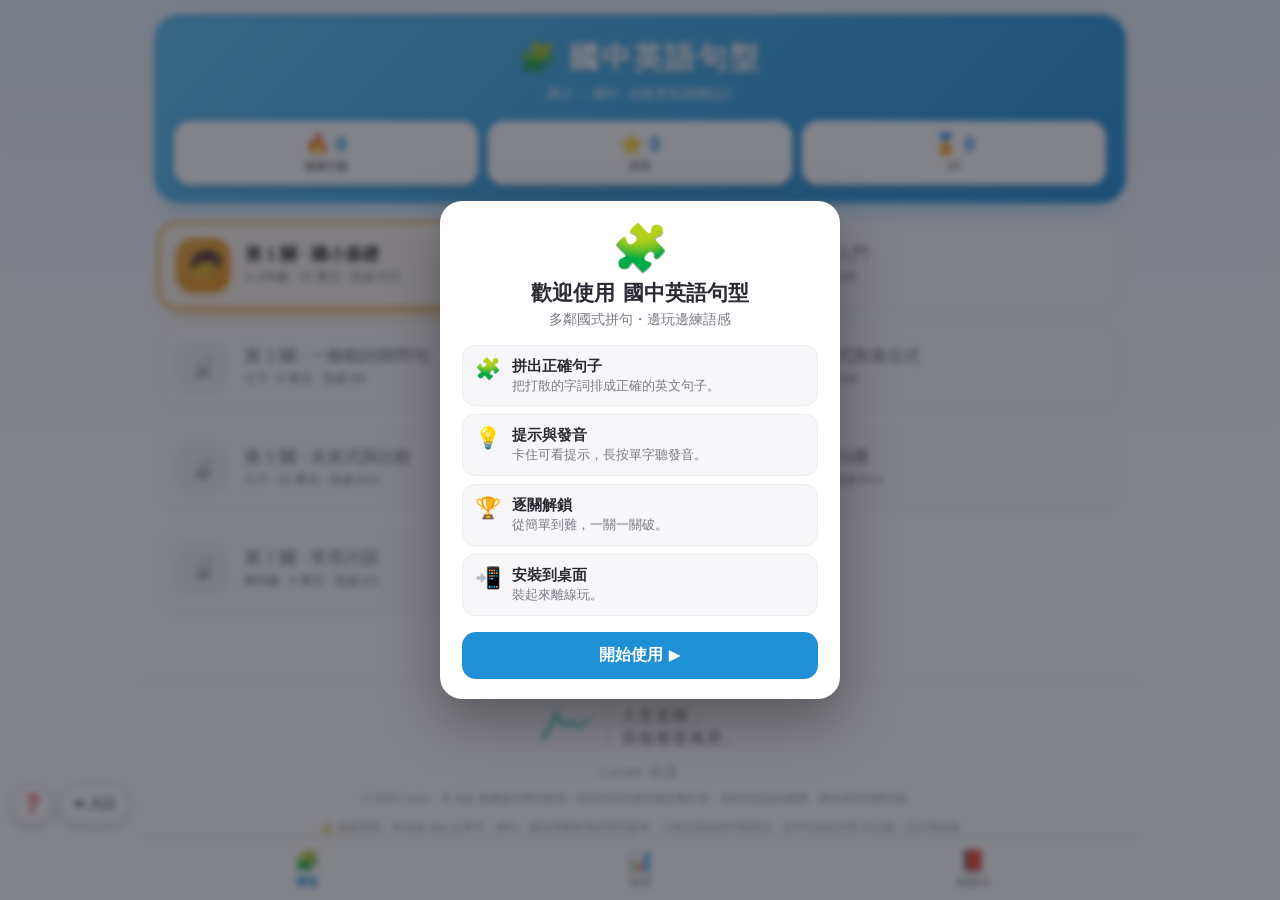
==== index.html @ 5649f60d "CSP改精確網址 + 總數改由App即時寫入(免寫死不失準) ① vocab CSP: *.fullmodel.workers.dev → 精確 eng-progress.fullmodel.work" ====
<!DOCTYPE html>
<html lang="zh-Hant">
<head>
<meta charset="UTF-8">
<meta name="viewport" content="width=device-width, initial-scale=1.0, ">
<meta name="theme-color" content="#1f8fd6">
<link rel="manifest" href="manifest.json">
<link rel="apple-touch-icon" href="icon-192.png">
<meta name="apple-mobile-web-app-capable" content="yes">
<meta name="mobile-web-app-capable" content="yes">
<meta name="apple-mobile-web-app-status-bar-style" content="default">
<meta name="apple-mobile-web-app-title" content="國中英語句型">
<title>國中英語句型</title>
<style>
  :root{
    --green:#58cc02; --green-d:#4caf00; --green-l:#d7ffb8;
    --blue:#5bc0eb; --red:#ff6b81; --gold:#ffb703;
    --brand:#1f8fd6; --brand-d:#177bbd;
    --ink:#3c3c3c; --gray:#e5e5e5; --gray-d:#afafaf; --bg:#fff;
  }
  *{box-sizing:border-box;-webkit-tap-highlight-color:transparent}
  html,body{margin:0;height:100%}
  body{
    font-family:-apple-system,"Segoe UI","PingFang TC","Microsoft JhengHei",sans-serif;
    color:var(--ink);background:linear-gradient(180deg,#e9f5fd 0,#f5faff 200px,#ffffff 460px);
    display:flex;flex-direction:column;align-items:center;overflow:hidden;user-select:none;
  }
  #app{width:100%;max-width:520px;height:100dvh;display:flex;flex-direction:column;position:relative;overflow:hidden}
  .screen{flex:1;overflow-y:auto;display:none;flex-direction:column}
  .screen.on{display:flex}
  .pad{padding:16px 18px 24px}
  .hdr{text-align:center;padding:20px 18px 6px}
  .hdr h1{font-size:24px;margin:0;color:var(--brand);letter-spacing:.5px}
  .hdr p{margin:5px 0 0;color:var(--gray-d);font-size:12.5px}
  .hero{margin:14px 14px 10px;border-radius:26px;padding:24px 20px 18px;color:#fff;text-align:center;
    background:linear-gradient(135deg,#5cc0f0 0,#1f8fd6 100%);
    box-shadow:0 12px 26px -10px rgba(31,143,214,.42)}
  .hero h1{margin:0;font-size:30px;font-weight:900;letter-spacing:2px;text-shadow:0 2px 4px rgba(0,0,0,.15)}
  .hero p{margin:7px 0 0;font-size:12.5px;opacity:.96}
  .hero .stats{display:flex;gap:10px;margin-top:18px}
  .hero .stats .st{flex:1;background:#fff;border-radius:16px;padding:11px 4px;
    box-shadow:0 6px 14px -6px rgba(0,0,0,.25)}
  .hero .stats .st b{display:block;font-size:20px;font-weight:900;color:#1f8fd6}
  .hero .stats .st small{font-size:10.5px;color:#8a8a8a;font-weight:600}

  /* ---- stage cards ---- */
  .card{position:relative;display:flex;align-items:center;gap:15px;border-radius:20px;padding:15px 16px;
    margin-bottom:15px;cursor:pointer;transition:transform .12s,box-shadow .12s;--c:#43a047;background:#fff;
    border:1px solid color-mix(in srgb,var(--c) 16%,#eee);
    box-shadow:0 12px 24px -14px color-mix(in srgb,var(--c) 75%,transparent),0 2px 5px rgba(0,0,0,.04)}
  .card:active{transform:translateY(2px);box-shadow:0 6px 12px -8px color-mix(in srgb,var(--c) 60%,transparent)}
  .card.cur{border:2px solid var(--c);background:color-mix(in srgb,var(--c) 6%,#fff)}
  .card.lockcard{cursor:default;background:#fbfbfb;border-color:#eee;box-shadow:0 3px 8px rgba(0,0,0,.03)}
  .ring{width:54px;height:54px;border-radius:17px;flex:none;display:grid;place-items:center;font-size:27px;
    color:#fff;background:linear-gradient(140deg,color-mix(in srgb,var(--c) 78%,#fff),var(--c));
    box-shadow:0 5px 12px -4px color-mix(in srgb,var(--c) 65%,transparent)}
  .card.lockcard .ring{background:#ededed;box-shadow:none;filter:grayscale(1);font-size:22px;opacity:.6}
  .ring i{display:contents}
  .card .info{flex:1;min-width:0}
  .card .info b{font-size:16.5px;display:block;font-weight:800;color:#363636}
  .card.lockcard .info b{color:#a2a2a2}
  .card .info small{font-size:12px;display:block;margin-top:3px;font-weight:600;color:#9c9c9c}
  .card .arw{font-size:24px;font-weight:800;color:var(--c)}

  /* ---- unit path ---- */
  .backbar{display:flex;align-items:center;gap:8px;padding:16px 16px 8px;font-weight:800;font-size:17px}
  .backbar button{font-size:26px;background:none;border:none;cursor:pointer;color:var(--gray-d);line-height:1;
    min-width:44px;min-height:44px;display:grid;place-items:center;margin-left:-8px}
  .path{padding:8px 16px 30px}
  .unode{display:flex;align-items:center;gap:13px;background:#fff;border-radius:18px;padding:13px 14px;
    margin-bottom:12px;box-shadow:0 3px 10px rgba(0,0,0,.05);border:1.5px solid #f2f2f2;--c:#7ac74f}
  .unode.open{cursor:pointer;transition:transform .1s,box-shadow .1s}
  .unode.open:active{transform:scale(.98)}
  .unode.cur{border:2px solid var(--c);box-shadow:0 4px 14px color-mix(in srgb,var(--c) 35%,transparent)}
  .unode .udot{width:50px;height:50px;border-radius:16px;flex:none;display:grid;place-items:center;
    font-size:25px;color:#fff;background:linear-gradient(140deg,color-mix(in srgb,var(--c) 80%,#fff),var(--c));
    box-shadow:0 5px 12px -4px color-mix(in srgb,var(--c) 65%,transparent)}
  .unode.lock .udot{background:#ededed;box-shadow:none;font-size:20px;filter:grayscale(1) opacity(.55)}
  .unode .ulab{flex:1;min-width:0}
  .unode .ulab b{font-size:15.5px;font-weight:800;display:block}
  .unode.lock .ulab b{color:#a6a6a6}
  .unode .ulab small{color:#707070;font-size:12px;display:block;margin-top:3px}
  .unode .ust{flex:none;font-weight:800}
  .unode .ust .st-star{color:var(--gold);letter-spacing:1px;font-size:14px}
  .unode .ust .st-go{background:var(--c);color:#fff;border-radius:13px;padding:6px 15px;font-size:12.5px;
    box-shadow:0 3px 0 color-mix(in srgb,var(--c) 60%,#000)}
  .unode .ust .st-lock{color:#d2d2d2;font-size:20px}

  /* ---- progress dashboard ---- */
  .big-ring{width:130px;height:130px;border-radius:50%;margin:6px auto 2px;display:grid;place-items:center;
    background:conic-gradient(var(--brand) var(--p),var(--gray) 0)}
  .big-ring i{width:104px;height:104px;border-radius:50%;background:#fff;display:grid;place-items:center;
    flex-direction:column;font-style:normal;text-align:center}
  .big-ring i b{font-size:28px;color:var(--brand)} .big-ring i small{color:var(--gray-d);font-size:12px}
  .kpis{display:flex;gap:10px;margin:14px 0}
  .kpi{flex:1;background:#fff;border:2px solid var(--gray);border-bottom-width:4px;border-radius:14px;
    padding:12px 6px;text-align:center}
  .kpi b{display:block;font-size:22px} .kpi small{color:var(--gray-d);font-size:11.5px}
  .sec-t{font-weight:800;margin:18px 0 8px;font-size:15px}
  .prow{background:#fff;border:1px solid #f0f0f0;border-radius:14px;padding:12px 14px;margin-bottom:11px;
    box-shadow:0 2px 6px rgba(0,0,0,.04)}
  .prow .pr-top{display:flex;justify-content:space-between;align-items:center;margin-bottom:8px}
  .prow .nm{font-weight:800;font-size:14.5px;display:flex;align-items:center;gap:7px}
  .prow .pc{color:var(--gray-d);font-weight:700;font-size:13px;flex:none}
  .prow .tb{height:12px;background:var(--gray);border-radius:6px;overflow:hidden}
  .prow .tb>i{display:block;height:100%;border-radius:6px;min-width:0;transition:width .4s}

  /* ---- mistakes ---- */
  .mist-hero{text-align:center;padding:10px 0 4px}
  .mist-hero .n{font-size:44px;font-weight:800;color:var(--red)}
  .mi{background:#fff;border:2px solid var(--gray);border-radius:12px;padding:10px 12px;margin-bottom:8px}
  .mi .zh{font-weight:700;font-size:15px}
  .mi .en{color:#6b6b6b;font-size:13.5px;margin-top:3px}
  .mi .box{float:right;font-size:11px;color:#fff;background:var(--gold);border-radius:8px;padding:2px 7px;font-weight:700}
  .empty{text-align:center;color:var(--gray-d);padding:50px 20px;font-size:14px;line-height:1.8}

  /* ---- lesson ---- */
  #lesson{padding:12px 16px 16px}
  .top{display:flex;align-items:center;gap:12px;margin-bottom:4px}
  .x{font-size:26px;color:var(--gray-d);background:none;border:none;cursor:pointer;line-height:1;
    min-width:44px;min-height:44px;display:grid;place-items:center}
  .bar{flex:1;height:14px;background:var(--gray);border-radius:8px;overflow:hidden}
  .bar>i{display:block;height:100%;background:var(--brand);border-radius:8px;width:0;transition:width .3s}
  .hearts{color:var(--red);font-weight:800;font-size:16px;min-width:34px;text-align:right}
  .qwrap{flex:1;display:flex;flex-direction:column;padding-top:14px}
  .qright{display:flex;flex-direction:column;flex:1;min-height:0}
  .qhint{display:flex;align-items:center;gap:8px;font-size:13px;color:var(--gray-d);margin-bottom:8px}
  .lchip{margin-left:auto;border:2px solid var(--blue);color:var(--blue);border-radius:20px;
    padding:3px 10px;font-size:12px;font-weight:700;cursor:pointer;background:#fff}
  .lchip.on{background:var(--blue);color:#fff}
  .speak{display:flex;align-items:center;gap:14px;margin-bottom:8px}
  .spk-btn{width:60px;height:60px;border-radius:16px;border:2px solid var(--blue);border-bottom-width:5px;
    background:var(--blue);color:#fff;font-size:26px;cursor:pointer;flex:none}
  .spk-btn:active{transform:translateY(2px);border-bottom-width:3px}
  .zh{font-size:22px;font-weight:700;line-height:1.4}
  .answer{margin-top:18px;min-height:96px;border:2px dashed #e0e0e0;border-radius:16px;background:#fafbf8;
    padding:13px;display:flex;flex-wrap:wrap;gap:9px;align-content:flex-start;position:relative}
  .answer:empty::before{content:"👇 點下方詞塊，依序排出句子";position:absolute;left:15px;top:16px;
    color:#a0a0a0;font-size:13px;font-weight:600}
  .bank{margin-top:22px;display:flex;flex-wrap:wrap;gap:10px;justify-content:center;min-height:56px}
  .tile{background:#fff;border:2px solid var(--gray);border-bottom-width:4px;border-radius:13px;
    padding:10px 15px;font-size:20px;cursor:pointer;transition:transform .06s;font-weight:600}
  .tile:active{transform:translateY(2px)}
  .tile.hole{background:var(--gray);border-color:var(--gray);color:transparent;pointer-events:none}
  .tile.punc{color:var(--gray-d)}
  .tile.glow{border-color:#e69500;background:#fff7e6;color:#b36b00;animation:glowpulse .6s ease-in-out 4}
  @keyframes glowpulse{0%,100%{box-shadow:0 0 0 0 rgba(230,149,0,.0);transform:none}
    50%{box-shadow:0 0 0 6px rgba(230,149,0,.28);transform:translateY(-2px)}}
  .check{margin-top:auto;padding-top:16px}
  .btn{width:100%;padding:15px;border:none;border-radius:16px;font-size:17px;font-weight:800;cursor:pointer;
    color:#fff;background:var(--gray-d);border-bottom:5px solid rgba(0,0,0,.18)}
  .btn.go{background:var(--brand);border-bottom-color:var(--brand-d)}
  .btn:disabled{opacity:.55} .btn:active{transform:translateY(2px);border-bottom-width:2px}
  .sheet{position:absolute;left:0;right:0;bottom:0;padding:18px 16px 22px;border-radius:22px 22px 0 0;
    transform:translateY(110%);transition:transform .25s;z-index:20}
  .sheet.show{transform:translateY(0)}
  .sheet.ok{background:var(--green-l)} .sheet.no{background:#ffdfe0}
  .sheet .hd{display:flex;align-items:center;gap:10px;font-weight:800;font-size:19px}
  .sheet.ok .hd{color:var(--green-d)} .sheet.no .hd{color:var(--red)}
  .sheet .sol{margin:8px 0 14px;font-size:15px}
  .shake{animation:sh .35s}
  @keyframes sh{0%,100%{transform:translateX(0)}20%,60%{transform:translateX(-7px)}40%,80%{transform:translateX(7px)}}

  /* ---- done ---- */
  #done{align-items:center;justify-content:center;text-align:center;padding:30px;gap:6px}
  #done .big{font-size:66px} #done h2{margin:4px 0;color:var(--brand)}
  #done .stat{display:flex;gap:14px;margin:16px 0 26px}
  #done .stat div{background:#fff;border:2px solid var(--gray);border-bottom-width:4px;border-radius:16px;padding:12px 20px}
  #done .stat b{display:block;font-size:24px} #done .stat small{color:var(--gray-d)}

  /* ---- bottom nav ---- */
  nav{display:flex;border-top:2px solid var(--gray);background:#fff}
  nav.hide{display:none}
  nav button{flex:1;background:none;border:none;padding:11px 0 10px;cursor:pointer;color:var(--gray-d);
    font-size:11px;font-weight:700;display:flex;flex-direction:column;align-items:center;gap:2px}
  nav button .ni{font-size:21px}
  nav button.act{color:var(--brand)}
  .badge{position:relative}
  .badge[data-n]:not([data-n="0"])::after{content:attr(data-n);position:absolute;top:-3px;right:50%;
    transform:translateX(18px);background:var(--red);color:#fff;font-size:10px;border-radius:9px;padding:0 5px;font-weight:800}

  /* 題目 emoji 輔助 */
  .qemoji{font-size:44px;text-align:center;line-height:1;margin-bottom:6px;min-height:0}
  .qemoji:empty{display:none}
  /* 已排入答題框的詞塊：藍色描邊區分 + 排入微動畫 */
  .answer .tile{border-color:var(--brand);background:#eaf6fd;color:#0d6ba8;animation:pop .14s ease}
  .tile.bad{border-color:var(--red)!important;background:#ffe9ec!important;color:var(--red)!important}
  @keyframes pop{0%{transform:scale(.7);opacity:.3}100%{transform:scale(1);opacity:1}}
  /* 提示鈕 + 檢查鈕並排 */
  .check{display:flex;gap:10px}
  .check .btn{flex:1;width:auto}
  .btn.hint{flex:none!important;padding:15px 16px;background:#fff;color:#e69500;
    border:2px solid var(--gold);border-bottom:5px solid #e0a000}
  /* 愛心用完彈窗 */
  .modal-wrap{position:absolute;inset:0;background:rgba(0,0,0,.45);display:none;
    align-items:center;justify-content:center;z-index:50;padding:24px}
  .modal-wrap.show{display:flex}
  .modal{background:#fff;border-radius:24px;padding:26px 22px;max-width:340px;width:100%;text-align:center;
    box-shadow:0 20px 44px rgba(0,0,0,.32);animation:pop .2s ease}
  .modal .m-emoji{font-size:52px}
  .modal .m-title{font-size:21px;font-weight:800;margin:8px 0 6px}
  .modal .m-msg{color:#888;font-size:13.5px;margin-bottom:20px;line-height:1.6}

  /* ===== 平板／橫式 寬螢幕自適應 ===== */
  @media (min-width:700px){
    #app{max-width:1000px}
    /* 首頁關卡卡片：雙欄 */
    #learn .pad{display:grid;grid-template-columns:1fr 1fr;column-gap:18px;align-content:start}
    /* 單元路徑：雙欄 */
    .path{display:grid;grid-template-columns:1fr 1fr;column-gap:16px;align-content:start}
    /* 進度／錯題本：置中不要拉太寬 */
    #progress .pad,#mistakes .pad{max-width:700px;margin:0 auto;width:100%}
    #progress .kpis .kpi b{font-size:24px}
    /* 課程：寬螢幕改「置中單欄(加寬)」，避免雙欄左側空蕩 */
    #lesson{align-items:center}
    #lesson .top,#lesson .qwrap{width:100%;max-width:660px}
    .qleft{text-align:center;margin-top:8px}
    .qleft .speak{justify-content:center;gap:16px}
    .qleft .spk-btn{width:72px;height:72px;font-size:32px}
    .qleft .zh{font-size:28px}
    .qemoji{font-size:56px;margin-bottom:10px}
    .answer{min-height:110px}
  }
  #installBar{position:fixed;left:50%;transform:translateX(-50%);bottom:calc(66px + env(safe-area-inset-bottom));z-index:50;width:calc(100% - 24px);max-width:440px}
  #installBar:empty{display:none}
  #installBar .install-btn{display:block;width:100%;border:0;border-radius:14px;padding:13px 15px;font-size:15px;font-weight:800;cursor:pointer;background:#1f8fd6;color:#fff;box-shadow:0 8px 20px rgba(31,143,214,.4)}
  #installBar .install-btn.sec{background:#eef6fd;color:#1f8fd6}
  #installBar .install-tip{background:#fff7e6;border:1px solid #ffe0a3;border-radius:14px;padding:13px;font-size:13px;line-height:1.85;color:#5a4a1a}
  #installBar .install-x{display:inline-block;margin-top:6px;color:#1f8fd6;font-weight:800;cursor:pointer}
</style>
</head>
<body>
<div id="app">

  <!-- 學習 -->
  <section id="learn" class="screen on"></section>

  <!-- 進度 -->
  <section id="progress" class="screen"></section>

  <!-- 錯題本 -->
  <section id="mistakes" class="screen"></section>

  <!-- 課程 -->
  <section id="lesson" class="screen">
    <div class="top">
      <button class="x" onclick="quit()">✕</button>
      <div class="bar"><i id="pbar"></i></div>
      <div class="hearts" id="hearts">❤ <span id="hp">5</span></div>
    </div>
    <div class="qwrap">
      <div class="qhint"><span id="qtag">把中文翻成英文</span>
        <span class="lchip" id="lchip" onclick="toggleListen()">👂 聽力</span></div>
      <div class="qleft">
        <div class="qemoji" id="qemoji"></div>
        <div class="speak"><button class="spk-btn" onclick="speakCur()">🔊</button>
          <div class="zh" id="zh"></div></div>
      </div>
      <div class="qright">
        <div class="answer" id="answer"></div>
        <div class="bank" id="bank"></div>
        <div class="check">
          <button class="btn hint" id="hintBtn" onclick="hint()">💡 提示</button>
          <button class="btn" id="checkBtn" onclick="check()" disabled>檢查</button>
        </div>
      </div>
    </div>
    <div class="sheet" id="sheet">
      <div class="hd" id="sheetHd"></div>
      <div class="sol" id="sheetSol"></div>
      <button class="btn go" onclick="nextQ()">繼續</button>
    </div>
  </section>

  <!-- 完成 -->
  <section id="done" class="screen">
    <div class="big" id="doneEmoji">🎉</div>
    <h2 id="doneTitle">完成！</h2>
    <div class="stat">
      <div><b id="dXp">0</b><small>經驗值</small></div>
      <div><b id="dAcc">0%</b><small>正確率</small></div>
    </div>
    <button class="btn go" style="max-width:260px" onclick="quit()">返回</button>
  </section>

  <!-- 愛心用完彈窗 -->
  <div id="modal" class="modal-wrap"><div class="modal">
    <div class="m-emoji">💛</div>
    <div class="m-title">愛心用完了！</div>
    <div class="m-msg">沒關係，休息一下～<br>要補滿愛心繼續，還是先離開？</div>
    <button class="btn go" onclick="modalContinue()">補滿愛心，繼續 ❤❤❤</button>
    <button class="btn" style="margin-top:10px;background:#eee;color:#777;border-bottom-color:#dcdcdc" onclick="modalQuit()">離開本關</button>
  </div></div>

  <div id="installBar"></div>

  <!-- 底部分頁 -->
  <nav id="nav">
    <button id="navLearn" class="act" onclick="showTab('learn')"><span class="ni">🧩</span>學習</button>
    <button id="navProg" onclick="showTab('progress')"><span class="ni">📊</span>進度</button>
    <button id="navMist" class="badge" data-n="0" onclick="showTab('mistakes')"><span class="ni">📕</span>錯題本</button>
  </nav>
</div>

<script>
const STAGES = [{"title": "國小基礎", "icon": "🧒", "grade": "3–6年級", "color": "#e8930a", "units": [{"name": "打招呼與問候", "cat": "溝通功能", "grade": "國小", "qs": [{"zh": "哈囉。", "t": ["Hello", "."], "d": ["hi", "are"]}, {"zh": "早安。", "t": ["Good", "morning", "."], "d": ["morn", "night"]}, {"zh": "你好嗎？", "t": ["How", "are", "you", "?"], "d": ["is", "am"]}, {"zh": "我很好，謝謝你。", "t": ["I", "am", "fine", ",", "thank", "you", "."], "d": ["is", "are"]}, {"zh": "很高興認識你。", "t": ["Nice", "to", "meet", "you", "."], "d": ["meat", "see"]}, {"zh": "再見。", "t": ["Goodbye", "."], "d": ["hello", "bye"]}, {"zh": "待會見。", "t": ["See", "you", "later", "."], "d": ["sees", "seen"]}, {"zh": "晚安。", "t": ["Good", "night", "."], "d": ["morning", "day"]}, {"zh": "下午好。", "t": ["Good", "afternoon", "."], "d": ["evening", "noon"]}, {"zh": "你好嗎？我很好。", "t": ["How", "are", "you", "?", "I", "am", "good", "."], "d": ["is"]}], "icon": "👋", "color": "#e8930a"}, {"name": "自我介紹", "cat": "溝通功能", "grade": "國小", "qs": [{"zh": "我是艾咪。", "t": ["I", "am", "Amy", "."], "d": ["is", "are"]}, {"zh": "我十歲。", "t": ["I", "am", "ten", "years", "old", "."], "d": ["is", "have"]}, {"zh": "這是我的朋友。", "t": ["This", "is", "my", "friend", "."], "d": ["these", "are"]}, {"zh": "我的名字是湯姆。", "t": ["My", "name", "is", "Tom", "."], "d": ["am", "are"]}, {"zh": "我來自台灣。", "t": ["I", "am", "from", "Taiwan", "."], "d": ["is", "are"]}, {"zh": "她是我的老師。", "t": ["She", "is", "my", "teacher", "."], "d": ["am", "are"]}, {"zh": "他是我的爸爸。", "t": ["He", "is", "my", "father", "."], "d": ["am", "are"]}, {"zh": "我是一個學生。", "t": ["I", "am", "a", "student", "."], "d": ["an", "is"]}, {"zh": "很高興見到你，我是莉莉。", "t": ["Nice", "to", "see", "you", ",", "I", "am", "Lily", "."], "d": ["is", "are"]}, {"zh": "這是我的媽媽。", "t": ["This", "is", "my", "mother", "."], "d": ["these", "are"]}], "icon": "🙋", "color": "#e8930a"}, {"name": "這是什麼·教室物品", "cat": "溝通功能", "grade": "國小", "qs": [{"zh": "這是什麼？", "t": ["What", "is", "this", "?"], "d": ["are", "these"]}, {"zh": "它是一隻狗。", "t": ["It", "is", "a", "dog", "."], "d": ["an", "are"]}, {"zh": "這是一枝筆嗎？", "t": ["Is", "this", "a", "pen", "?"], "d": ["are", "these"]}, {"zh": "是的，它是。", "t": ["Yes", ",", "it", "is", "."], "d": ["are", "am"]}, {"zh": "這是一本書。", "t": ["This", "is", "a", "book", "."], "d": ["an", "these"]}, {"zh": "它是一個書包。", "t": ["It", "is", "a", "bag", "."], "d": ["an", "are"]}, {"zh": "那是一張桌子。", "t": ["That", "is", "a", "desk", "."], "d": ["these", "are"]}, {"zh": "這是一顆蘋果嗎？", "t": ["Is", "this", "an", "apple", "?"], "d": ["a", "are"]}, {"zh": "不，它不是。", "t": ["No", ",", "it", "is", "not", "."], "d": ["are", "am"]}, {"zh": "這是什麼？它是一支尺。", "t": ["What", "is", "this", "?", "It", "is", "a", "ruler", "."], "d": ["are", "an"]}], "icon": "❓", "color": "#e8930a"}, {"name": "指示詞 this/that", "cat": "指示詞", "grade": "國小", "qs": [{"zh": "這是一本書。", "t": ["This", "is", "a", "book", "."], "d": ["these", "are"]}, {"zh": "那是一隻貓。", "t": ["That", "is", "a", "cat", "."], "d": ["those", "are"]}, {"zh": "這些是蘋果。", "t": ["These", "are", "apples", "."], "d": ["this", "is"]}, {"zh": "那些是鳥。", "t": ["Those", "are", "birds", "."], "d": ["that", "is"]}, {"zh": "這是我的書包。", "t": ["This", "is", "my", "bag", "."], "d": ["these", "mine"]}, {"zh": "那是一朵花。", "t": ["That", "is", "a", "flower", "."], "d": ["those", "an"]}, {"zh": "這些是我的鉛筆。", "t": ["These", "are", "my", "pencils", "."], "d": ["this", "mine"]}, {"zh": "那些是狗。", "t": ["Those", "are", "dogs", "."], "d": ["that", "is"]}, {"zh": "這是一顆蛋。", "t": ["This", "is", "an", "egg", "."], "d": ["these", "a"]}, {"zh": "那是一輛車。", "t": ["That", "is", "a", "car", "."], "d": ["those", "are"]}], "icon": "👉", "color": "#e8930a"}, {"name": "我有·這是誰的", "cat": "溝通功能", "grade": "國小", "qs": [{"zh": "我有一隻貓。", "t": ["I", "have", "a", "cat", "."], "d": ["has", "an"]}, {"zh": "你有一隻狗嗎？", "t": ["Do", "you", "have", "a", "dog", "?"], "d": ["does", "has"]}, {"zh": "它是我的。", "t": ["It", "is", "mine", "."], "d": ["my", "are"]}, {"zh": "這是誰的？", "t": ["Whose", "is", "this", "?"], "d": ["who", "these"]}, {"zh": "它是我的書。", "t": ["It", "is", "my", "book", "."], "d": ["mine", "are"]}, {"zh": "我有兩枝筆。", "t": ["I", "have", "two", "pens", "."], "d": ["has", "pen"]}, {"zh": "她有一個書包。", "t": ["She", "has", "a", "bag", "."], "d": ["have", "an"]}, {"zh": "這枝筆是你的嗎？", "t": ["Is", "this", "pen", "yours", "?"], "d": ["your", "are"]}, {"zh": "這是誰的書？", "t": ["Whose", "book", "is", "this", "?"], "d": ["who", "these"]}, {"zh": "我沒有貓。", "t": ["I", "do", "not", "have", "a", "cat", "."], "d": ["does", "has"]}], "icon": "🎒", "color": "#e8930a"}, {"name": "我喜歡·我想要", "cat": "溝通功能", "grade": "國小", "qs": [{"zh": "我喜歡蘋果。", "t": ["I", "like", "apples", "."], "d": ["likes", "liking"]}, {"zh": "我不喜歡魚。", "t": ["I", "do", "not", "like", "fish", "."], "d": ["does", "likes"]}, {"zh": "你喜歡狗嗎？", "t": ["Do", "you", "like", "dogs", "?"], "d": ["does", "likes"]}, {"zh": "是的，我喜歡。", "t": ["Yes", ",", "I", "do", "."], "d": ["does", "am"]}, {"zh": "我想要一些水。", "t": ["I", "want", "some", "water", "."], "d": ["wants", "a"]}, {"zh": "她喜歡貓。", "t": ["She", "likes", "cats", "."], "d": ["like", "liking"]}, {"zh": "我喜歡我的老師。", "t": ["I", "like", "my", "teacher", "."], "d": ["likes", "mine"]}, {"zh": "你想要一些牛奶嗎？", "t": ["Do", "you", "want", "some", "milk", "?"], "d": ["does", "wants"]}, {"zh": "我想要一個蘋果。", "t": ["I", "want", "an", "apple", "."], "d": ["wants", "a"]}, {"zh": "他不喜歡雨。", "t": ["He", "does", "not", "like", "rain", "."], "d": ["do", "likes"]}], "icon": "❤️", "color": "#e8930a"}, {"name": "Be動詞·情緒外表", "cat": "溝通功能", "grade": "國小", "qs": [{"zh": "我很開心。", "t": ["I", "am", "happy", "."], "d": ["is", "are"]}, {"zh": "他很高。", "t": ["He", "is", "tall", "."], "d": ["am", "are"]}, {"zh": "她是我的姐姐。", "t": ["She", "is", "my", "sister", "."], "d": ["are", "am"]}, {"zh": "他們很可愛。", "t": ["They", "are", "cute", "."], "d": ["is", "am"]}, {"zh": "你還好嗎？", "t": ["Are", "you", "OK", "?"], "d": ["Is", "Am"]}, {"zh": "我很累。", "t": ["I", "am", "tired", "."], "d": ["is", "are"]}, {"zh": "我們很忙。", "t": ["We", "are", "busy", "."], "d": ["is", "am"]}, {"zh": "這隻狗很小。", "t": ["The", "dog", "is", "small", "."], "d": ["are", "am"]}, {"zh": "我不難過。", "t": ["I", "am", "not", "sad", "."], "d": ["is", "are"]}, {"zh": "你的朋友友善嗎？", "t": ["Is", "your", "friend", "friendly", "?"], "d": ["Are", "Am"]}], "icon": "😊", "color": "#e8930a"}, {"name": "能力 Can", "cat": "助動詞", "grade": "國小", "qs": [{"zh": "我會游泳。", "t": ["I", "can", "swim", "."], "d": ["cans", "am"]}, {"zh": "你會跑嗎？", "t": ["Can", "you", "run", "?"], "d": ["Do", "cans"]}, {"zh": "是的，我會。", "t": ["Yes", ",", "I", "can", "."], "d": ["cans", "do"]}, {"zh": "不，我不會。", "t": ["No", ",", "I", "can't", "."], "d": ["cans", "don't"]}, {"zh": "她會唱歌。", "t": ["She", "can", "sing", "."], "d": ["cans", "is"]}, {"zh": "他會跳嗎？", "t": ["Can", "he", "jump", "?"], "d": ["Does", "cans"]}, {"zh": "我不會飛。", "t": ["I", "can", "not", "fly", "."], "d": ["cans", "don't"]}, {"zh": "我們會跳舞。", "t": ["We", "can", "dance", "."], "d": ["cans", "are"]}, {"zh": "你會說英語嗎？", "t": ["Can", "you", "speak", "English", "?"], "d": ["Do", "cans"]}, {"zh": "這隻鳥會唱歌。", "t": ["The", "bird", "can", "sing", "."], "d": ["cans", "is"]}], "icon": "💪", "color": "#e8930a"}, {"name": "數字與數量", "cat": "數量詞", "grade": "國小", "qs": [{"zh": "有多少本書？", "t": ["How", "many", "books", "?"], "d": ["much"]}, {"zh": "我有三本書。", "t": ["I", "have", "three", "books", "."], "d": ["has", "book"]}, {"zh": "有五隻貓。", "t": ["There", "are", "five", "cats", "."], "d": ["is", "much"]}, {"zh": "我看見兩隻狗。", "t": ["I", "see", "two", "dogs", "."], "d": ["sees", "much"]}, {"zh": "你有多少支筆？", "t": ["How", "many", "pens", "do", "you", "have", "?"], "d": ["much", "has"]}, {"zh": "我有一顆蘋果。", "t": ["I", "have", "one", "apple", "."], "d": ["has", "apples"]}, {"zh": "桌上有四個杯子。", "t": ["There", "are", "four", "cups", "."], "d": ["is", "much"]}, {"zh": "她有六支鉛筆。", "t": ["She", "has", "six", "pencils", "."], "d": ["have", "much"]}, {"zh": "有多少個學生？", "t": ["How", "many", "students", "?"], "d": ["much"]}, {"zh": "我們有十本書。", "t": ["We", "have", "ten", "books", "."], "d": ["has", "much"]}], "icon": "🔢", "color": "#e8930a"}, {"name": "顏色與外觀", "cat": "主題", "grade": "國小", "qs": [{"zh": "它是什麼顏色？", "t": ["What", "color", "is", "it", "?"], "d": ["are", "colors"]}, {"zh": "它是紅色的。", "t": ["It", "is", "red", "."], "d": ["are", "am"]}, {"zh": "我喜歡藍色。", "t": ["I", "like", "blue", "."], "d": ["likes", "am"]}, {"zh": "這顆球很大。", "t": ["The", "ball", "is", "big", "."], "d": ["are", "am"]}, {"zh": "這是一個新書包。", "t": ["It", "is", "a", "new", "bag", "."], "d": ["are", "an"]}, {"zh": "它們是綠色的。", "t": ["They", "are", "green", "."], "d": ["is", "am"]}, {"zh": "我的貓是黑色的。", "t": ["My", "cat", "is", "black", "."], "d": ["are", "am"]}, {"zh": "這朵花很小。", "t": ["The", "flower", "is", "small", "."], "d": ["are", "am"]}, {"zh": "你喜歡黃色嗎？", "t": ["Do", "you", "like", "yellow", "?"], "d": ["Are", "likes"]}, {"zh": "這輛車是白色的。", "t": ["The", "car", "is", "white", "."], "d": ["are", "am"]}], "icon": "🎨", "color": "#e8930a"}, {"name": "時間·星期·天氣", "cat": "溝通功能", "grade": "國小", "qs": [{"zh": "現在幾點？", "t": ["What", "time", "is", "it", "?"], "d": ["are", "day"]}, {"zh": "現在七點。", "t": ["It", "is", "seven", "o'clock", "."], "d": ["are", "am"]}, {"zh": "今天星期幾？", "t": ["What", "day", "is", "it", "today", "?"], "d": ["are", "time"]}, {"zh": "今天星期一。", "t": ["It", "is", "Monday", "."], "d": ["are", "monday"]}, {"zh": "天氣如何？", "t": ["How", "is", "the", "weather", "?"], "d": ["are", "What"]}, {"zh": "天氣晴朗。", "t": ["It", "is", "sunny", "."], "d": ["are", "am"]}, {"zh": "今天下雨。", "t": ["It", "is", "rainy", "today", "."], "d": ["are", "am"]}, {"zh": "現在八點。", "t": ["It", "is", "eight", "o'clock", "."], "d": ["are", "am"]}, {"zh": "今天星期五。", "t": ["It", "is", "Friday", "."], "d": ["are", "friday"]}, {"zh": "外面很冷。", "t": ["It", "is", "cold", "."], "d": ["are", "am"]}], "icon": "🕐", "color": "#e8930a"}, {"name": "日常動作·教室用語", "cat": "溝通功能", "grade": "國小", "qs": [{"zh": "我七點起床。", "t": ["I", "get", "up", "at", "seven", "."], "d": ["gets", "am"]}, {"zh": "他正在跑步。", "t": ["He", "is", "running", "."], "d": ["are", "run"]}, {"zh": "你在做什麼？", "t": ["What", "are", "you", "doing", "?"], "d": ["is", "do"]}, {"zh": "請起立。", "t": ["Stand", "up", "."], "d": ["Stands", "Standing"]}, {"zh": "請坐下。", "t": ["Sit", "down", "."], "d": ["Sits", "Sitting"]}, {"zh": "謝謝你。", "t": ["Thank", "you", "."], "d": ["Thanks you", "Thanking"]}, {"zh": "我們走吧。", "t": ["Let's", "go", "."], "d": ["Lets", "going"]}, {"zh": "她正在讀書。", "t": ["She", "is", "reading", "."], "d": ["are", "read"]}, {"zh": "請打開你的書。", "t": ["Open", "your", "book", "."], "d": ["Opens", "Opening"]}, {"zh": "我在吃午餐。", "t": ["I", "am", "eating", "lunch", "."], "d": ["is", "eat"]}], "icon": "🏫", "color": "#e8930a"}, {"name": "購物與價錢", "cat": "溝通功能", "grade": "國小", "icon": "🛒", "color": "#e8930a", "qs": [{"zh": "這個多少錢？", "t": ["How", "much", "is", "it", "?"], "d": ["many", "are"]}, {"zh": "它是五十元。", "t": ["It", "is", "fifty", "dollars", "."], "d": ["are", "many"]}, {"zh": "它們多少錢？", "t": ["How", "much", "are", "they", "?"], "d": ["is", "many"]}, {"zh": "我想要買一頂帽子。", "t": ["I", "want", "to", "buy", "a", "hat", "."], "d": ["an", "the"]}, {"zh": "這給你。", "t": ["Here", "you", "are", "."], "d": ["is", "am"]}, {"zh": "它是十元。", "t": ["It", "is", "ten", "dollars", "."], "d": ["are", "many"]}, {"zh": "這本書多少錢？", "t": ["How", "much", "is", "the", "book", "?"], "d": ["many", "are"]}, {"zh": "我想要一顆蘋果。", "t": ["I", "want", "an", "apple", "."], "d": ["a", "the"]}, {"zh": "它們是二十元。", "t": ["They", "are", "twenty", "dollars", "."], "d": ["is", "much"]}, {"zh": "這些筆多少錢？", "t": ["How", "much", "are", "the", "pens", "?"], "d": ["is", "many"]}]}, {"name": "問路與方位", "cat": "溝通功能", "grade": "國小", "icon": "🧭", "color": "#e8930a", "qs": [{"zh": "公園在哪裡？", "t": ["Where", "is", "the", "park", "?"], "d": ["are", "at"]}, {"zh": "它在那邊。", "t": ["It", "is", "over", "there", "."], "d": ["are", "here"]}, {"zh": "直直走。", "t": ["Go", "straight", "."], "d": ["turn", "left"]}, {"zh": "左轉。", "t": ["Turn", "left", "."], "d": ["right", "go"]}, {"zh": "右轉。", "t": ["Turn", "right", "."], "d": ["left", "go"]}, {"zh": "它在銀行隔壁。", "t": ["It", "is", "next", "to", "the", "bank", "."], "d": ["behind", "are"]}, {"zh": "它在學校後面。", "t": ["It", "is", "behind", "the", "school", "."], "d": ["next", "in"]}, {"zh": "廁所在哪裡？", "t": ["Where", "is", "the", "bathroom", "?"], "d": ["are", "here"]}, {"zh": "那些商店在哪裡？", "t": ["Where", "are", "the", "shops", "?"], "d": ["is", "there"]}, {"zh": "它在商店附近。", "t": ["It", "is", "near", "the", "store", "."], "d": ["behind", "are"]}]}, {"name": "邀約與客套", "cat": "溝通功能", "grade": "國小", "icon": "🎉", "color": "#e8930a", "qs": [{"zh": "我們走吧。", "t": ["Let's", "go", "."], "d": ["sure", "play"]}, {"zh": "當然好。", "t": ["Sure", "."], "d": ["yes", "okay"]}, {"zh": "我很抱歉。", "t": ["I", "am", "sorry", "."], "d": ["is", "are"]}, {"zh": "不好意思。", "t": ["Excuse", "me", "."], "d": ["you", "sorry"]}, {"zh": "不客氣。", "t": ["You", "are", "welcome", "."], "d": ["is", "am"]}, {"zh": "你想要喝點茶嗎？", "t": ["Would", "you", "like", "some", "tea", "?"], "d": ["do", "a"]}, {"zh": "我們一起玩吧。", "t": ["Let's", "play", "together", "."], "d": ["go", "sure"]}, {"zh": "你想要一片餅乾嗎？", "t": ["Would", "you", "like", "a", "cookie", "?"], "d": ["an", "some"]}, {"zh": "非常謝謝你。", "t": ["Thank", "you", "very", "much", "."], "d": ["welcome", "are"]}, {"zh": "我們去吃午餐吧。", "t": ["Let's", "eat", "lunch", "."], "d": ["go", "play"]}]}]}, {"title": "基礎入門", "color": "#3fb24f", "icon": "🌱", "grade": "七上", "units": [{"name": "Be 動詞直述句", "cat": "句子的分類", "grade": "7上", "qs": [{"zh": "我是學生。", "t": ["I", "am", "a", "student", "."], "d": ["is", "are"]}, {"zh": "她很高。", "t": ["She", "is", "tall", "."], "d": ["am", "are"]}, {"zh": "他們是我的朋友。", "t": ["They", "are", "my", "friends", "."], "d": ["is", "am"]}, {"zh": "這隻狗很小。", "t": ["This", "dog", "is", "small", "."], "d": ["are", "am"]}, {"zh": "你是一位好老師。", "t": ["You", "are", "a", "good", "teacher", "."], "d": ["is", "am"]}, {"zh": "我的爸爸是一位醫生。", "t": ["My", "father", "is", "a", "doctor", "."], "d": ["are", "am"]}, {"zh": "我們今天很開心。", "t": ["We", "are", "happy", "today", "."], "d": ["is", "am"]}, {"zh": "他是我最好的朋友。", "t": ["He", "is", "my", "best", "friend", "."], "d": ["are", "am"]}, {"zh": "這些蘋果是紅色的。", "t": ["These", "apples", "are", "red", "."], "d": ["is", "am"]}, {"zh": "我的老師和我都很忙。", "t": ["My", "teacher", "and", "I", "are", "busy", "."], "d": ["is", "am"]}], "icon": "🟰", "color": "#3fb24f"}, {"name": "名詞複數", "cat": "名詞", "grade": "7上", "qs": [{"zh": "兩隻貓", "t": ["two", "cats"], "d": ["cat"]}, {"zh": "一些書", "t": ["some", "books"], "d": ["book"]}, {"zh": "我有三個盒子。", "t": ["I", "have", "three", "boxes", "."], "d": ["box"]}, {"zh": "我看到很多男孩。", "t": ["I", "see", "many", "boys", "."], "d": ["boy"]}, {"zh": "她有兩隻手錶。", "t": ["She", "has", "two", "watches", "."], "d": ["watch"]}, {"zh": "桌上有一些蘋果。", "t": ["Some", "apples", "are", "on", "the", "table", "."], "d": ["apple"]}, {"zh": "我的書包裡有很多鉛筆。", "t": ["I", "have", "many", "pencils", "in", "my", "bag", "."], "d": ["pencil"]}, {"zh": "公園裡有一些孩子。", "t": ["Some", "children", "are", "in", "the", "park", "."], "d": ["child"]}, {"zh": "這家店賣很多玩具。", "t": ["This", "store", "sells", "many", "toys", "."], "d": ["toy"]}, {"zh": "我的媽媽在廚房洗兩個盤子。", "t": ["My", "mother", "washes", "two", "dishes", "in", "the", "kitchen", "."], "d": ["dish"]}], "icon": "🔢", "color": "#3fb24f"}, {"name": "冠詞 a / an", "cat": "冠詞", "grade": "7上", "qs": [{"zh": "一顆蘋果", "t": ["an", "apple"], "d": ["a"]}, {"zh": "一本書", "t": ["a", "book"], "d": ["an"]}, {"zh": "這是一顆蛋。", "t": ["This", "is", "an", "egg", "."], "d": ["a"]}, {"zh": "他是一位老師。", "t": ["He", "is", "a", "teacher", "."], "d": ["an"]}, {"zh": "我有一把雨傘。", "t": ["I", "have", "an", "umbrella", "."], "d": ["a"]}, {"zh": "她是一位好護士。", "t": ["She", "is", "a", "good", "nurse", "."], "d": ["an"]}, {"zh": "桌上有一顆橘子。", "t": ["There", "is", "an", "orange", "on", "the", "table", "."], "d": ["a"]}, {"zh": "我的爸爸每天吃一顆蘋果。", "t": ["My", "father", "eats", "an", "apple", "every", "day", "."], "d": ["a"]}, {"zh": "我想要一個小時來寫功課。", "t": ["I", "want", "an", "hour", "to", "do", "my", "homework", "."], "d": ["a"]}, {"zh": "我的哥哥是一位很棒的學生。", "t": ["My", "brother", "is", "a", "great", "student", "."], "d": ["an"]}], "icon": "🅰️", "color": "#3fb24f"}, {"name": "指示詞 this / that", "cat": "指示詞", "grade": "7上", "qs": [{"zh": "這是一本書。", "t": ["This", "is", "a", "book", "."], "d": ["These"]}, {"zh": "那是我的貓。", "t": ["That", "is", "my", "cat", "."], "d": ["Those"]}, {"zh": "這些是我的鉛筆。", "t": ["These", "are", "my", "pencils", "."], "d": ["This"]}, {"zh": "那些是他的玩具。", "t": ["Those", "are", "his", "toys", "."], "d": ["That"]}, {"zh": "這是我的新書包。", "t": ["This", "is", "my", "new", "bag", "."], "d": ["These"]}, {"zh": "那些男孩是我的同學。", "t": ["Those", "boys", "are", "my", "classmates", "."], "d": ["That"]}, {"zh": "這些花非常漂亮。", "t": ["These", "flowers", "are", "very", "beautiful", "."], "d": ["This"]}, {"zh": "那是我媽媽的車。", "t": ["That", "is", "my", "mother's", "car", "."], "d": ["Those"]}, {"zh": "這些是我最喜歡的書。", "t": ["These", "are", "my", "favorite", "books", "."], "d": ["This"]}, {"zh": "那些孩子在公園裡玩。", "t": ["Those", "children", "are", "playing", "in", "the", "park", "."], "d": ["That"]}], "icon": "👉", "color": "#3fb24f"}, {"name": "主格代名詞", "cat": "代名詞", "grade": "7上", "qs": [{"zh": "他很高。", "t": ["He", "is", "tall", "."], "d": ["Him"]}, {"zh": "她是我的老師。", "t": ["She", "is", "my", "teacher", "."], "d": ["Her"]}, {"zh": "它是一隻小狗。", "t": ["It", "is", "a", "dog", "."], "d": ["Its"]}, {"zh": "我們是好朋友。", "t": ["We", "are", "good", "friends", "."], "d": ["Us"]}, {"zh": "他們住在台北。", "t": ["They", "live", "in", "Taipei", "."], "d": ["Them"]}, {"zh": "你是一位很棒的歌手。", "t": ["You", "are", "a", "great", "singer", "."], "d": ["Your"]}, {"zh": "他每天走路上學。", "t": ["He", "walks", "to", "school", "every", "day", "."], "d": ["Him"]}, {"zh": "她喜歡在週末讀書。", "t": ["She", "likes", "to", "read", "on", "weekends", "."], "d": ["Her"]}, {"zh": "我們今天下午打籃球。", "t": ["We", "play", "basketball", "this", "afternoon", "."], "d": ["Us"]}, {"zh": "他們每個週日都去公園。", "t": ["They", "go", "to", "the", "park", "every", "Sunday", "."], "d": ["Them"]}], "icon": "🙋", "color": "#3fb24f"}, {"name": "引介句 There is/are", "cat": "引介句", "grade": "7上", "qs": [{"zh": "有一本書。", "t": ["There", "is", "a", "book", "."], "d": ["are"]}, {"zh": "有很多學生。", "t": ["There", "are", "many", "students", "."], "d": ["is"]}, {"zh": "桌上有一顆蘋果。", "t": ["There", "is", "an", "apple", "on", "the", "table", "."], "d": ["are"]}, {"zh": "教室裡有兩位老師。", "t": ["There", "are", "two", "teachers", "in", "the", "classroom", "."], "d": ["is"]}, {"zh": "我的房間裡有一張床。", "t": ["There", "is", "a", "bed", "in", "my", "room", "."], "d": ["are"]}, {"zh": "公園裡有一些孩子。", "t": ["There", "are", "some", "children", "in", "the", "park", "."], "d": ["is"]}, {"zh": "箱子裡有一隻貓。", "t": ["There", "is", "a", "cat", "in", "the", "box", "."], "d": ["are"]}, {"zh": "我的書包裡有很多書。", "t": ["There", "are", "many", "books", "in", "my", "bag", "."], "d": ["is"]}, {"zh": "我家附近有一家商店。", "t": ["There", "is", "a", "store", "near", "my", "home", "."], "d": ["are"]}, {"zh": "牆上有一些漂亮的照片。", "t": ["There", "are", "some", "beautiful", "pictures", "on", "the", "wall", "."], "d": ["is"]}], "icon": "📍", "color": "#3fb24f"}]}, {"title": "一般動詞與問句", "color": "#3aa5e0", "icon": "💬", "grade": "七下", "units": [{"name": "一般動詞直述句", "cat": "句子的分類", "grade": "7下", "qs": [{"zh": "我喜歡音樂。", "t": ["I", "like", "music", "."], "d": ["likes", "am"]}, {"zh": "我們讀書。", "t": ["We", "read", "books", "."], "d": ["reads", "are"]}, {"zh": "他們踢足球。", "t": ["They", "play", "soccer", "."], "d": ["plays", "are"]}, {"zh": "你想要一些水。", "t": ["You", "want", "some", "water", "."], "d": ["wants", "are"]}, {"zh": "我每天喝牛奶。", "t": ["I", "drink", "milk", "every", "day", "."], "d": ["drinks", "am"]}, {"zh": "我們在公園跑步。", "t": ["We", "run", "in", "the", "park", "."], "d": ["runs", "are"]}, {"zh": "他們喜歡他們的老師。", "t": ["They", "like", "their", "teacher", "."], "d": ["likes", "them"]}, {"zh": "我在放學後做我的功課。", "t": ["I", "do", "my", "homework", "after", "school", "."], "d": ["does", "am"]}, {"zh": "我們每天早上吃早餐。", "t": ["We", "eat", "breakfast", "every", "morning", "."], "d": ["eats", "are"]}, {"zh": "他們在週末和朋友玩。", "t": ["They", "play", "with", "friends", "on", "weekends", "."], "d": ["plays", "are"]}], "icon": "🏃", "color": "#3aa5e0"}, {"name": "第三人稱單數", "cat": "時式", "grade": "7下", "qs": [{"zh": "他去上學。", "t": ["He", "goes", "to", "school", "."], "d": ["go", "gos"]}, {"zh": "她喜歡貓。", "t": ["She", "likes", "cats", "."], "d": ["like", "liken"]}, {"zh": "他有一隻狗。", "t": ["He", "has", "a", "dog", "."], "d": ["have", "haves"]}, {"zh": "她看電視。", "t": ["She", "watches", "TV", "."], "d": ["watch", "watchs"]}, {"zh": "他每天讀書。", "t": ["He", "reads", "books", "every", "day", "."], "d": ["read", "reading"]}, {"zh": "她在下午彈鋼琴。", "t": ["She", "plays", "the", "piano", "in", "the", "afternoon", "."], "d": ["play", "played"]}, {"zh": "我的爸爸在一間銀行工作。", "t": ["My", "father", "works", "in", "a", "bank", "."], "d": ["work", "working"]}, {"zh": "他在晚上做他的功課。", "t": ["He", "does", "his", "homework", "in", "the", "evening", "."], "d": ["do", "dos"]}, {"zh": "她每天早上七點吃早餐。", "t": ["She", "eats", "breakfast", "at", "seven", "every", "morning", "."], "d": ["eat", "eating"]}, {"zh": "我的媽媽在星期天洗她的車子。", "t": ["My", "mother", "washes", "her", "car", "on", "Sunday", "."], "d": ["wash", "washs"]}], "icon": "3️⃣", "color": "#3aa5e0"}, {"name": "do / does 問句", "cat": "疑問句", "grade": "7下", "qs": [{"zh": "你喜歡茶嗎？", "t": ["Do", "you", "like", "tea", "?"], "d": ["Does", "Are"]}, {"zh": "他喜歡音樂嗎？", "t": ["Does", "he", "like", "music", "?"], "d": ["Do", "Is"]}, {"zh": "他們踢足球嗎？", "t": ["Do", "they", "play", "soccer", "?"], "d": ["Does", "Are"]}, {"zh": "她有一輛腳踏車嗎？", "t": ["Does", "she", "have", "a", "bike", "?"], "d": ["Do", "Is"]}, {"zh": "你想要一些水嗎？", "t": ["Do", "you", "want", "some", "water", "?"], "d": ["Does", "Are"]}, {"zh": "他每天讀書嗎？", "t": ["Does", "he", "read", "books", "every", "day", "?"], "d": ["Do", "Is"]}, {"zh": "你們在放學後打籃球嗎？", "t": ["Do", "you", "play", "basketball", "after", "school", "?"], "d": ["Does", "Are"]}, {"zh": "她在晚上看電視嗎？", "t": ["Does", "she", "watch", "TV", "in", "the", "evening", "?"], "d": ["Do", "Is"]}, {"zh": "他們在星期日打掃他們的房間嗎？", "t": ["Do", "they", "clean", "their", "room", "on", "Sunday", "?"], "d": ["Does", "Are"]}, {"zh": "你的哥哥每天早上走路上學嗎？", "t": ["Does", "your", "brother", "walk", "to", "school", "every", "morning", "?"], "d": ["Do", "Is"]}], "icon": "❓", "color": "#3aa5e0"}, {"name": "WH 問句", "cat": "疑問句", "grade": "7下", "qs": [{"zh": "你想要什麼？", "t": ["What", "do", "you", "want", "?"], "d": ["Where", "does"]}, {"zh": "他住在哪裡？", "t": ["Where", "does", "he", "live", "?"], "d": ["What", "do"]}, {"zh": "那個男孩是誰？", "t": ["Who", "is", "that", "boy", "?"], "d": ["What", "are"]}, {"zh": "你什麼時候起床？", "t": ["When", "do", "you", "get", "up", "?"], "d": ["Where", "does"]}, {"zh": "她如何去上學？", "t": ["How", "does", "she", "go", "to", "school", "?"], "d": ["What", "do"]}, {"zh": "你的爸爸做什麼工作？", "t": ["What", "does", "your", "father", "do", "?"], "d": ["Where", "did"]}, {"zh": "你放學後去哪裡？", "t": ["Where", "do", "you", "go", "after", "school", "?"], "d": ["What", "does"]}, {"zh": "你幾點吃晚餐？", "t": ["What", "time", "do", "you", "eat", "dinner", "?"], "d": ["When", "does"]}, {"zh": "他們在週末做什麼？", "t": ["What", "do", "they", "do", "on", "weekends", "?"], "d": ["Where", "does"]}, {"zh": "你的媽媽每天早上什麼時候上班？", "t": ["When", "does", "your", "mother", "go", "to", "work", "every", "morning", "?"], "d": ["Where", "do"]}], "icon": "🔍", "color": "#3aa5e0"}, {"name": "受格與所有格", "cat": "代名詞", "grade": "7下", "qs": [{"zh": "我喜歡他。", "t": ["I", "like", "him", "."], "d": ["he", "his"]}, {"zh": "她認識我。", "t": ["She", "knows", "me", "."], "d": ["I", "my"]}, {"zh": "這是我的書。", "t": ["This", "is", "my", "book", "."], "d": ["I", "me"]}, {"zh": "我們幫助他們。", "t": ["We", "help", "them", "."], "d": ["they", "their"]}, {"zh": "他愛他的家人。", "t": ["He", "loves", "his", "family", "."], "d": ["him", "he"]}, {"zh": "她和我們一起玩。", "t": ["She", "plays", "with", "us", "."], "d": ["we", "our"]}, {"zh": "他們喜歡他們的老師。", "t": ["They", "like", "their", "teacher", "."], "d": ["them", "they"]}, {"zh": "我媽媽每天叫我起床。", "t": ["My", "mother", "wakes", "me", "up", "every", "day", "."], "d": ["I", "my"]}, {"zh": "這位男孩帶他的狗去公園。", "t": ["This", "boy", "takes", "his", "dog", "to", "the", "park", "."], "d": ["him", "he"]}, {"zh": "我們的老師在課堂後幫助我們。", "t": ["Our", "teacher", "helps", "us", "after", "class", "."], "d": ["we", "they"]}], "icon": "🙋‍♂️", "color": "#3aa5e0"}, {"name": "頻率副詞與介詞", "cat": "副詞", "grade": "7下", "qs": [{"zh": "我總是很快樂。", "t": ["I", "am", "always", "happy", "."], "d": ["at", "on"]}, {"zh": "他常常遲到。", "t": ["He", "is", "often", "late", "."], "d": ["in", "at"]}, {"zh": "我們在七點吃晚餐。", "t": ["We", "eat", "dinner", "at", "seven", "."], "d": ["on", "in"]}, {"zh": "她通常在早上讀書。", "t": ["She", "usually", "reads", "in", "the", "morning", "."], "d": ["at", "on"]}, {"zh": "他們在星期天踢足球。", "t": ["They", "play", "soccer", "on", "Sunday", "."], "d": ["in", "at"]}, {"zh": "我總是在晚上做我的功課。", "t": ["I", "always", "do", "my", "homework", "at", "night", "."], "d": ["in", "on"]}, {"zh": "我媽媽常常在廚房煮飯。", "t": ["My", "mother", "often", "cooks", "in", "the", "kitchen", "."], "d": ["at", "on"]}, {"zh": "我們通常在星期六去公園。", "t": ["We", "usually", "go", "to", "the", "park", "on", "Saturday", "."], "d": ["in", "at"]}, {"zh": "他總是在夏天游泳。", "t": ["He", "always", "swims", "in", "the", "summer", "."], "d": ["at", "on"]}, {"zh": "她通常在晚上在家看電視。", "t": ["She", "usually", "watches", "TV", "at", "home", "at", "night", "."], "d": ["in", "on"]}], "icon": "⏰", "color": "#3aa5e0"}, {"name": "數量詞 some/any/many/much", "cat": "數量詞", "grade": "7下", "icon": "🔢", "color": "#3aa5e0", "qs": [{"zh": "我有一些書。", "t": ["I", "have", "some", "books", "."], "d": ["any", "much"]}, {"zh": "你有任何錢嗎？", "t": ["Do", "you", "have", "any", "money", "?"], "d": ["some", "many"]}, {"zh": "桌上有許多蘋果。", "t": ["There", "are", "many", "apples", "on", "the", "table", "."], "d": ["much", "any"]}, {"zh": "我沒有很多時間。", "t": ["I", "don't", "have", "much", "time", "."], "d": ["many", "some"]}, {"zh": "她想要一些水。", "t": ["She", "wants", "some", "water", "."], "d": ["any", "many"]}, {"zh": "冰箱裡沒有任何牛奶。", "t": ["There", "isn't", "any", "milk", "in", "the", "fridge", "."], "d": ["some", "much"]}, {"zh": "公園裡有許多孩子。", "t": ["There", "are", "many", "children", "in", "the", "park", "."], "d": ["much", "any"]}, {"zh": "我在盒子裡放了一些糖。", "t": ["I", "put", "some", "sugar", "in", "the", "box", "."], "d": ["any", "many"]}, {"zh": "這個城市裡沒有很多雨。", "t": ["There", "isn't", "much", "rain", "in", "this", "city", "."], "d": ["many", "some"]}, {"zh": "你今天有太多功課要做嗎？", "t": ["Do", "you", "have", "too", "much", "homework", "to", "do", "today", "?"], "d": ["many", "any"]}]}, {"name": "基數與序數", "cat": "數量詞", "grade": "7下", "icon": "🔢", "color": "#3aa5e0", "qs": [{"zh": "我有兩隻貓。", "t": ["I", "have", "two", "cats", "."], "d": ["second", "one"]}, {"zh": "他是第一個。", "t": ["He", "is", "the", "first", "."], "d": ["one", "three"]}, {"zh": "我看到三隻鳥。", "t": ["I", "see", "three", "birds", "."], "d": ["third", "first"]}, {"zh": "她住在第二層樓。", "t": ["She", "lives", "on", "the", "second", "floor", "."], "d": ["two", "first"]}, {"zh": "今天是我的第一天。", "t": ["Today", "is", "my", "first", "day", "."], "d": ["one", "second"]}, {"zh": "我們班上有四個女孩。", "t": ["There", "are", "four", "girls", "in", "our", "class", "."], "d": ["fourth", "first"]}, {"zh": "這是我第三次來這裡。", "t": ["This", "is", "my", "third", "time", "here", "."], "d": ["three", "two"]}, {"zh": "他在比賽中得到第一名。", "t": ["He", "got", "the", "first", "place", "in", "the", "race", "."], "d": ["one", "third"]}, {"zh": "我買了五本書給我的朋友。", "t": ["I", "bought", "five", "books", "for", "my", "friends", "."], "d": ["fifth", "first"]}, {"zh": "她的生日是在十二月的第一天。", "t": ["Her", "birthday", "is", "on", "the", "first", "day", "of", "December", "."], "d": ["one", "two"]}]}]}, {"title": "進行式與過去式", "color": "#fb8c2b", "icon": "⏳", "grade": "八上", "units": [{"name": "現在進行式", "cat": "時式", "grade": "8上", "qs": [{"zh": "我正在看書。", "t": ["I", "am", "reading", "a", "book", "."], "d": ["read", "is"]}, {"zh": "她正在唱歌。", "t": ["She", "is", "singing", "now", "."], "d": ["sing", "are"]}, {"zh": "他們正在踢足球。", "t": ["They", "are", "playing", "soccer", "."], "d": ["play", "is"]}, {"zh": "我的貓正在睡覺。", "t": ["My", "cat", "is", "sleeping", "now", "."], "d": ["sleep", "are"]}, {"zh": "我們正在寫作業。", "t": ["We", "are", "doing", "our", "homework", "."], "d": ["do", "is"]}, {"zh": "那個男孩正在河裡游泳。", "t": ["The", "boy", "is", "swimming", "in", "the", "river", "."], "d": ["swim", "are"]}, {"zh": "我媽媽正在廚房裡煮飯。", "t": ["My", "mother", "is", "cooking", "in", "the", "kitchen", "."], "d": ["cook", "are"]}, {"zh": "孩子們現在正在公園裡玩耍。", "t": ["The", "children", "are", "playing", "in", "the", "park", "now", "."], "d": ["play", "is"]}, {"zh": "我爸爸正在客廳裡看電視。", "t": ["My", "father", "is", "watching", "TV", "in", "the", "living", "room", "."], "d": ["watch", "are"]}, {"zh": "我的朋友們現在正在為考試讀書。", "t": ["My", "friends", "are", "studying", "for", "the", "test", "now", "."], "d": ["study", "is"]}], "icon": "🎬", "color": "#fb8c2b"}, {"name": "情態助動詞 can/should", "cat": "助動詞", "grade": "8上", "qs": [{"zh": "我會游泳。", "t": ["I", "can", "swim", "."], "d": ["swimming", "cans"]}, {"zh": "你應該早睡。", "t": ["You", "should", "sleep", "early", "."], "d": ["sleeping", "shoulds"]}, {"zh": "她不會開車。", "t": ["She", "can't", "drive", "a", "car", "."], "d": ["driving", "cans"]}, {"zh": "我們應該多喝水。", "t": ["We", "should", "drink", "more", "water", "."], "d": ["drinking", "shoulds"]}, {"zh": "他能跑得很快。", "t": ["He", "can", "run", "very", "fast", "."], "d": ["running", "cans"]}, {"zh": "你應該對你媽媽好一點。", "t": ["You", "should", "be", "nice", "to", "your", "mother", "."], "d": ["being", "shoulds"]}, {"zh": "我不會說法文。", "t": ["I", "can't", "speak", "French", "very", "well", "."], "d": ["speaking", "cans"]}, {"zh": "學生應該在課堂上專心聽講。", "t": ["Students", "should", "listen", "in", "class", "."], "d": ["listening", "shoulds"]}, {"zh": "你能幫我搬這張桌子嗎？", "t": ["Can", "you", "help", "me", "move", "this", "table", "?"], "d": ["helping", "cans"]}, {"zh": "我們生病的時候應該多休息。", "t": ["We", "should", "take", "a", "good", "rest", "when", "we", "are", "sick", "."], "d": ["taking", "shoulds"]}], "icon": "💪", "color": "#fb8c2b"}, {"name": "was / were", "cat": "時式", "grade": "8上", "qs": [{"zh": "我以前很矮。", "t": ["I", "was", "short", "."], "d": ["were", "am"]}, {"zh": "他們昨天很累。", "t": ["They", "were", "tired", "yesterday", "."], "d": ["was", "are"]}, {"zh": "她昨天不在家。", "t": ["She", "was", "not", "at", "home", "."], "d": ["were", "is"]}, {"zh": "我們去年在同一班。", "t": ["We", "were", "in", "the", "same", "class", "."], "d": ["was", "are"]}, {"zh": "那部電影很無聊。", "t": ["The", "movie", "was", "very", "boring", "."], "d": ["were", "is"]}, {"zh": "你昨天在圖書館嗎？", "t": ["Were", "you", "in", "the", "library", "yesterday", "?"], "d": ["Was", "Are"]}, {"zh": "那些蘋果不新鮮。", "t": ["Those", "apples", "were", "not", "fresh", "."], "d": ["was", "are"]}, {"zh": "上週天氣又冷又下雨。", "t": ["The", "weather", "was", "cold", "and", "rainy", "last", "week", "."], "d": ["were", "is"]}, {"zh": "孩子們昨晚在派對上很開心。", "t": ["The", "children", "were", "happy", "at", "the", "party", "last", "night", "."], "d": ["was", "are"]}, {"zh": "我小的時候，我的祖父母很健康。", "t": ["My", "grandparents", "were", "healthy", "when", "I", "was", "young", "."], "d": ["are", "is"]}], "icon": "🕐", "color": "#fb8c2b"}, {"name": "過去簡單式", "cat": "時式", "grade": "8上", "qs": [{"zh": "我昨天去了學校。", "t": ["I", "went", "to", "school", "yesterday", "."], "d": ["go", "goed"]}, {"zh": "她看見一隻鳥。", "t": ["She", "saw", "a", "bird", "."], "d": ["see", "seed"]}, {"zh": "我們昨晚吃了披薩。", "t": ["We", "ate", "pizza", "last", "night", "."], "d": ["eat", "eated"]}, {"zh": "他打掃了他的房間。", "t": ["He", "cleaned", "his", "room", "."], "d": ["clean", "cleen"]}, {"zh": "我昨天買了一本新書。", "t": ["I", "bought", "a", "new", "book", "yesterday", "."], "d": ["buy", "buyed"]}, {"zh": "他們上週看了那部電影。", "t": ["They", "watched", "the", "movie", "last", "week", "."], "d": ["watch", "watchs"]}, {"zh": "她昨天做了美味的晚餐。", "t": ["She", "made", "a", "nice", "dinner", "last", "night", "."], "d": ["make", "maked"]}, {"zh": "我們上個週末去了海邊。", "t": ["We", "went", "to", "the", "beach", "last", "weekend", "."], "d": ["go", "goed"]}, {"zh": "我今天早上吃了一顆蛋當早餐。", "t": ["I", "had", "an", "egg", "for", "breakfast", "this", "morning", "."], "d": ["have", "haved"]}, {"zh": "昨天下午我的朋友在公園遇見了一位老師。", "t": ["My", "friend", "saw", "a", "teacher", "in", "the", "park", "yesterday", "."], "d": ["see", "seed"]}], "icon": "⏮️", "color": "#fb8c2b"}, {"name": "過去進行式", "cat": "時式", "grade": "8上", "qs": [{"zh": "我當時正在看書。", "t": ["I", "was", "reading", "a", "book", "."], "d": ["were", "am"]}, {"zh": "他們當時正在唱歌。", "t": ["They", "were", "singing", "together", "."], "d": ["was", "are"]}, {"zh": "她當時正在打電話。", "t": ["She", "was", "talking", "on", "the", "phone", "."], "d": ["were", "is"]}, {"zh": "我們當時正在看電視。", "t": ["We", "were", "watching", "TV", "then", "."], "d": ["was", "are"]}, {"zh": "那個男孩當時正在河裡游泳。", "t": ["The", "boy", "was", "swimming", "in", "the", "river", "."], "d": ["were", "is"]}, {"zh": "當時我媽媽正在廚房裡煮飯。", "t": ["My", "mother", "was", "cooking", "in", "the", "kitchen", "."], "d": ["were", "is"]}, {"zh": "昨晚八點時他們正在看電影。", "t": ["They", "were", "watching", "a", "movie", "at", "eight", "last", "night", "."], "d": ["was", "are"]}, {"zh": "你打電話給我時我正在洗澡。", "t": ["I", "was", "taking", "a", "shower", "when", "you", "called", "."], "d": ["were", "am"]}, {"zh": "下雨時孩子們正在公園裡玩耍。", "t": ["The", "children", "were", "playing", "in", "the", "park", "when", "it", "rained", "."], "d": ["was", "are"]}, {"zh": "我昨天看到她時，她正走向學校。", "t": ["She", "was", "walking", "to", "school", "when", "I", "saw", "her", "."], "d": ["were", "is"]}], "icon": "📽️", "color": "#fb8c2b"}, {"name": "祈使句與感嘆句", "cat": "句子的分類", "grade": "8上", "qs": [{"zh": "請坐下。", "t": ["Sit", "down", "please", "."], "d": ["Sitting", "You"]}, {"zh": "別跑。", "t": ["Don't", "run", "."], "d": ["Not", "running"]}, {"zh": "多美的一天啊！", "t": ["What", "a", "nice", "day", "!"], "d": ["How", "Very"]}, {"zh": "打開窗戶。", "t": ["Open", "the", "window", "please", "."], "d": ["Opening", "Opens"]}, {"zh": "上課別說話。", "t": ["Don't", "talk", "in", "class", "."], "d": ["Not", "talking"]}, {"zh": "她跑得多快啊！", "t": ["How", "fast", "she", "runs", "!"], "d": ["What", "Very"]}, {"zh": "請小心過馬路。", "t": ["Please", "cross", "the", "street", "carefully", "."], "d": ["Crossing", "Crosses"]}, {"zh": "這是多麼有趣的一個故事啊！", "t": ["What", "an", "interesting", "story", "this", "is", "!"], "d": ["How", "Very"]}, {"zh": "別忘了帶你的雨傘。", "t": ["Don't", "forget", "to", "bring", "your", "umbrella", "."], "d": ["Not", "forgetting"]}, {"zh": "這些花好漂亮啊！", "t": ["How", "beautiful", "these", "flowers", "are", "!"], "d": ["What", "Very"]}], "icon": "❗", "color": "#fb8c2b"}, {"name": "too 與 either", "cat": "副詞", "grade": "8上", "icon": "➕", "color": "#fb8c2b", "qs": [{"zh": "我也喜歡它。", "t": ["I", "like", "it", "too", "."], "d": ["either", "also"]}, {"zh": "我也不喜歡它。", "t": ["I", "don't", "like", "it", "either", "."], "d": ["too", "neither"]}, {"zh": "他也很高。", "t": ["He", "is", "tall", "too", "."], "d": ["either", "so"]}, {"zh": "她也不累。", "t": ["She", "isn't", "tired", "either", "."], "d": ["too", "neither"]}, {"zh": "我們也想去。", "t": ["We", "want", "to", "go", "too", "."], "d": ["either", "also"]}, {"zh": "他們也不會來。", "t": ["They", "won't", "come", "either", "."], "d": ["too", "neither"]}, {"zh": "我也愛看電影。", "t": ["I", "love", "movies", "too", "."], "d": ["either", "also"]}, {"zh": "我的哥哥也不會游泳。", "t": ["My", "brother", "can't", "swim", "either", "."], "d": ["too", "neither"]}, {"zh": "我媽媽也喜歡這首歌。", "t": ["My", "mother", "likes", "this", "song", "too", "."], "d": ["either", "also"]}, {"zh": "我的朋友們也不喜歡這部電影。", "t": ["My", "friends", "don't", "like", "this", "movie", "either", "."], "d": ["too", "also"]}]}, {"name": "have to 必須", "cat": "助動詞", "grade": "8上", "icon": "✔️", "color": "#fb8c2b", "qs": [{"zh": "我必須走了。", "t": ["I", "have", "to", "go", "."], "d": ["has", "having"]}, {"zh": "她必須讀書。", "t": ["She", "has", "to", "study", "."], "d": ["have", "having"]}, {"zh": "你不必來。", "t": ["You", "don't", "have", "to", "come", "."], "d": ["has", "doesn't"]}, {"zh": "他必須早起。", "t": ["He", "has", "to", "get", "up", "early", "."], "d": ["have", "having"]}, {"zh": "我們必須做我們的功課。", "t": ["We", "have", "to", "do", "our", "homework", "."], "d": ["has", "having"]}, {"zh": "他不必工作。", "t": ["He", "doesn't", "have", "to", "work", "."], "d": ["don't", "has"]}, {"zh": "我妹妹必須在七點前上床睡覺。", "t": ["My", "sister", "has", "to", "go", "to", "bed", "before", "seven", "."], "d": ["have", "having"]}, {"zh": "學生們必須聽老師的話。", "t": ["Students", "have", "to", "listen", "to", "the", "teacher", "."], "d": ["has", "having"]}, {"zh": "你今天必須打掃你的房間嗎？", "t": ["Do", "you", "have", "to", "clean", "your", "room", "today", "?"], "d": ["has", "does"]}, {"zh": "我的爸爸每天必須開車去上班。", "t": ["My", "father", "has", "to", "drive", "to", "work", "every", "day", "."], "d": ["have", "having"]}]}, {"name": "其他情態助動詞", "cat": "助動詞", "grade": "8上", "icon": "🤔", "color": "#fb8c2b", "qs": [{"zh": "你必須現在走。", "t": ["You", "must", "go", "now", "."], "d": ["musts", "goes"]}, {"zh": "他可能是對的。", "t": ["He", "may", "be", "right", "."], "d": ["mays", "to"]}, {"zh": "那可能是真的。", "t": ["That", "could", "be", "true", "."], "d": ["coulds", "to"]}, {"zh": "我可以借你的筆嗎？", "t": ["May", "I", "borrow", "your", "pen", "?"], "d": ["borrows", "to"]}, {"zh": "她今天可能不會來。", "t": ["She", "might", "not", "come", "today", "."], "d": ["mights", "to"]}, {"zh": "你不可以在這裡停車。", "t": ["You", "must", "not", "park", "here", "."], "d": ["musts", "parks"]}, {"zh": "我可以問你一個問題嗎？", "t": ["Could", "I", "ask", "you", "a", "question", "?"], "d": ["asks", "to"]}, {"zh": "你明天必須完成這份作業。", "t": ["You", "must", "finish", "this", "homework", "tomorrow", "."], "d": ["musts", "finishes"]}, {"zh": "她可能已經知道這個消息了。", "t": ["She", "may", "already", "know", "the", "news", "."], "d": ["mays", "to"]}, {"zh": "我們今晚可能會去看電影。", "t": ["We", "might", "go", "to", "the", "movies", "tonight", "."], "d": ["mights", "goes"]}]}]}, {"title": "未來式與比較", "color": "#7b5cf0", "icon": "🚀", "grade": "八下", "units": [{"name": "未來式 will / be going to", "cat": "時式", "grade": "8下", "qs": [{"zh": "我明天會去學校。", "t": ["I", "will", "go", "to", "school", "tomorrow", "."], "d": ["going", "goes"]}, {"zh": "她會打電話給你。", "t": ["She", "will", "call", "you", "."], "d": ["calls", "calling"]}, {"zh": "我要去看電影。", "t": ["I", "am", "going", "to", "watch", "a", "movie", "."], "d": ["will", "watches"]}, {"zh": "我們明天會很忙。", "t": ["We", "will", "be", "busy", "tomorrow", "."], "d": ["are", "being"]}, {"zh": "他不會遲到。", "t": ["He", "will", "not", "be", "late", "."], "d": ["is", "won't"]}, {"zh": "他們要打籃球。", "t": ["They", "are", "going", "to", "play", "basketball", "."], "d": ["will", "playing"]}, {"zh": "你明天會做什麼？", "t": ["What", "will", "you", "do", "tomorrow", "?"], "d": ["are", "doing"]}, {"zh": "我下週會拜訪我的祖母。", "t": ["I", "will", "visit", "my", "grandmother", "next", "week", "."], "d": ["visiting", "am"]}, {"zh": "她要為考試讀書。", "t": ["She", "is", "going", "to", "study", "for", "the", "test", "."], "d": ["will", "studies"]}, {"zh": "我想我們明天會贏得比賽。", "t": ["I", "think", "we", "will", "win", "the", "game", "tomorrow", "."], "d": ["winning", "wins"]}], "icon": "🚀", "color": "#7b5cf0"}, {"name": "形容詞比較級", "cat": "形容詞", "grade": "8下", "qs": [{"zh": "這個包包比較大。", "t": ["This", "bag", "is", "bigger", "."], "d": ["big", "more"]}, {"zh": "他比我高。", "t": ["He", "is", "taller", "than", "me", "."], "d": ["tall", "more"]}, {"zh": "我的房間比你的乾淨。", "t": ["My", "room", "is", "cleaner", "than", "yours", "."], "d": ["clean", "more"]}, {"zh": "這本書比那本有趣。", "t": ["This", "book", "is", "more", "interesting", "than", "that", "one", "."], "d": ["interestinger"]}, {"zh": "今天比昨天熱。", "t": ["Today", "is", "hotter", "than", "yesterday", "."], "d": ["hot", "more"]}, {"zh": "他跑得比我快。", "t": ["He", "runs", "faster", "than", "I", "do", "."], "d": ["fast", "more"]}, {"zh": "這部電影比那部好。", "t": ["This", "movie", "is", "better", "than", "that", "one", "."], "d": ["gooder", "more"]}, {"zh": "今天天氣比較糟。", "t": ["The", "weather", "is", "worse", "today", "."], "d": ["bader", "worst"]}, {"zh": "英語對我來說比數學難。", "t": ["English", "is", "more", "difficult", "than", "math", "for", "me", "."], "d": ["difficulter"]}, {"zh": "我想騎腳踏車比走路快。", "t": ["I", "think", "riding", "a", "bike", "is", "faster", "than", "walking", "."], "d": ["fast", "more"]}], "icon": "📈", "color": "#7b5cf0"}, {"name": "形容詞最高級", "cat": "形容詞", "grade": "8下", "qs": [{"zh": "他是最高的。", "t": ["He", "is", "the", "tallest", "."], "d": ["taller", "most"]}, {"zh": "這是最大的房間。", "t": ["This", "is", "the", "biggest", "room", "."], "d": ["bigger", "most"]}, {"zh": "她是班上最聰明的。", "t": ["She", "is", "the", "smartest", "in", "class", "."], "d": ["smarter", "most"]}, {"zh": "這是最好的餐廳。", "t": ["This", "is", "the", "best", "restaurant", "."], "d": ["goodest", "most"]}, {"zh": "那是最有趣的電影。", "t": ["That", "is", "the", "most", "interesting", "movie", "."], "d": ["interestingest"]}, {"zh": "這是我最糟的一天。", "t": ["This", "is", "the", "worst", "day", "for", "me", "."], "d": ["baddest", "most"]}, {"zh": "他是我們隊上跑最快的。", "t": ["He", "is", "the", "fastest", "runner", "on", "our", "team", "."], "d": ["faster", "most"]}, {"zh": "這是店裡最貴的東西。", "t": ["This", "is", "the", "most", "expensive", "thing", "in", "the", "shop", "."], "d": ["expensivest"]}, {"zh": "英語是我最喜歡的科目。", "t": ["English", "is", "my", "favorite", "subject", "."], "d": ["favoriter", "most"]}, {"zh": "我想這是城裡最漂亮的公園。", "t": ["I", "think", "this", "is", "the", "most", "beautiful", "park", "in", "town", "."], "d": ["beautifulest"]}], "icon": "🏆", "color": "#7b5cf0"}, {"name": "不定詞 to V", "cat": "不定詞", "grade": "8下", "qs": [{"zh": "我想睡覺。", "t": ["I", "want", "to", "sleep", "."], "d": ["sleeping", "sleeps"]}, {"zh": "她喜歡唱歌。", "t": ["She", "likes", "to", "sing", "."], "d": ["singing", "sings"]}, {"zh": "我需要買一些牛奶。", "t": ["I", "need", "to", "buy", "some", "milk", "."], "d": ["buying", "buys"]}, {"zh": "他想成為一位老師。", "t": ["He", "wants", "to", "be", "a", "teacher", "."], "d": ["being", "is"]}, {"zh": "讀書很重要。", "t": ["It", "is", "important", "to", "study", "."], "d": ["studying", "studies"]}, {"zh": "我們決定在家待著。", "t": ["We", "decided", "to", "stay", "home", "."], "d": ["staying", "stayed"]}, {"zh": "她想學游泳。", "t": ["She", "wants", "to", "learn", "to", "swim", "."], "d": ["swimming", "learning"]}, {"zh": "幫助別人很好。", "t": ["It", "is", "nice", "to", "help", "others", "."], "d": ["helping", "helps"]}, {"zh": "我需要更多時間去完成它。", "t": ["I", "need", "more", "time", "to", "finish", "it", "."], "d": ["finishing", "finishes"]}, {"zh": "每天早起很難。", "t": ["It", "is", "hard", "to", "get", "up", "early", "every", "day", "."], "d": ["getting", "gets"]}], "icon": "🎯", "color": "#7b5cf0"}, {"name": "動名詞 V-ing", "cat": "動名詞", "grade": "8下", "qs": [{"zh": "我喜歡閱讀。", "t": ["I", "enjoy", "reading", "."], "d": ["read", "to"]}, {"zh": "她喜歡跳舞。", "t": ["She", "likes", "dancing", "."], "d": ["dance", "to"]}, {"zh": "游泳很有趣。", "t": ["Swimming", "is", "fun", "."], "d": ["Swim", "To"]}, {"zh": "他做完他的功課了。", "t": ["He", "finished", "doing", "his", "homework", "."], "d": ["do", "to"]}, {"zh": "我喜歡跟朋友玩。", "t": ["I", "enjoy", "playing", "with", "my", "friends", "."], "d": ["play", "to"]}, {"zh": "讀英語很有用。", "t": ["Reading", "English", "is", "useful", "."], "d": ["Read", "To"]}, {"zh": "她做完煮晚餐了。", "t": ["She", "finished", "cooking", "dinner", "."], "d": ["cook", "to"]}, {"zh": "他們喜歡看電視。", "t": ["They", "enjoy", "watching", "TV", "."], "d": ["watch", "to"]}, {"zh": "早起對你有好處。", "t": ["Getting", "up", "early", "is", "good", "for", "you", "."], "d": ["Get", "To"]}, {"zh": "我朋友喜歡在公園騎腳踏車。", "t": ["My", "friend", "likes", "riding", "a", "bike", "in", "the", "park", "."], "d": ["ride", "to"]}], "icon": "🎨", "color": "#7b5cf0"}, {"name": "連接詞 and/but/because", "cat": "連接詞", "grade": "8下", "qs": [{"zh": "他又高又壯。", "t": ["He", "is", "tall", "and", "strong", "."], "d": ["but", "because"]}, {"zh": "我累了，但我很開心。", "t": ["I", "am", "tired", "but", "happy", "."], "d": ["and", "because"]}, {"zh": "她喜歡貓和狗。", "t": ["She", "likes", "cats", "and", "dogs", "."], "d": ["but", "so"]}, {"zh": "下雨了，所以我們待在家。", "t": ["It", "rained", ",", "so", "we", "stayed", "home", "."], "d": ["but", "because"]}, {"zh": "我很累，因為我工作到很晚。", "t": ["I", "am", "tired", "because", "I", "worked", "late", "."], "d": ["so", "but"]}, {"zh": "他想去，但他很忙。", "t": ["He", "wants", "to", "go", ",", "but", "he", "is", "busy", "."], "d": ["and", "because"]}, {"zh": "我們待在家，因為天氣很糟。", "t": ["We", "stayed", "home", "because", "the", "weather", "was", "bad", "."], "d": ["so", "but"]}, {"zh": "她讀書認真，所以她通過了考試。", "t": ["She", "studied", "hard", ",", "so", "she", "passed", "the", "test", "."], "d": ["but", "because"]}, {"zh": "我喜歡英語，但我不喜歡數學。", "t": ["I", "like", "English", ",", "but", "I", "don't", "like", "math", "."], "d": ["and", "because"]}, {"zh": "他早睡，因為他很累。", "t": ["He", "went", "to", "bed", "early", "because", "he", "was", "tired", "."], "d": ["so", "but"]}], "icon": "🔗", "color": "#7b5cf0"}, {"name": "所有格代名詞", "cat": "代名詞", "grade": "8下", "icon": "🙋", "color": "#7b5cf0", "qs": [{"zh": "這是我的。", "t": ["This", "is", "mine", "."], "d": ["my", "me"]}, {"zh": "那是你的。", "t": ["That", "is", "yours", "."], "d": ["your", "you"]}, {"zh": "這本書是他的。", "t": ["This", "book", "is", "his", "."], "d": ["him", "her"]}, {"zh": "那支筆是她的。", "t": ["That", "pen", "is", "hers", "."], "d": ["her", "she"]}, {"zh": "這間房子是我們的。", "t": ["This", "house", "is", "ours", "."], "d": ["our", "us"]}, {"zh": "那些包包是他們的。", "t": ["Those", "bags", "are", "theirs", "."], "d": ["their", "them"]}, {"zh": "這輛紅色的腳踏車是我的。", "t": ["This", "red", "bike", "is", "mine", "."], "d": ["my", "me"]}, {"zh": "桌上的那些鑰匙是你的。", "t": ["The", "keys", "on", "the", "table", "are", "yours", "."], "d": ["your", "you"]}, {"zh": "這隻狗是她的，不是他的。", "t": ["This", "dog", "is", "hers", ",", "not", "his", "."], "d": ["her", "him"]}, {"zh": "這些新的手機是我們的，不是他們的。", "t": ["These", "new", "phones", "are", "ours", ",", "not", "theirs", "."], "d": ["our", "their"]}]}, {"name": "授與動詞 give/buy 人+物", "cat": "其他句型", "grade": "8下", "icon": "🎁", "color": "#7b5cf0", "qs": [{"zh": "給我那本書。", "t": ["Give", "me", "the", "book", "."], "d": ["to", "for"]}, {"zh": "他給我一支筆。", "t": ["He", "gave", "me", "a", "pen", "."], "d": ["to", "for"]}, {"zh": "她買給我一份禮物。", "t": ["She", "bought", "me", "a", "gift", "."], "d": ["to", "for"]}, {"zh": "請把你的照片給我看。", "t": ["Please", "show", "me", "your", "photos", "."], "d": ["to", "for"]}, {"zh": "告訴我你的名字。", "t": ["Tell", "me", "your", "name", "."], "d": ["to", "for"]}, {"zh": "我媽媽買給我一輛新腳踏車。", "t": ["My", "mother", "bought", "me", "a", "new", "bike", "."], "d": ["to", "for"]}, {"zh": "我的老師給了我們許多功課。", "t": ["My", "teacher", "gave", "us", "a", "lot", "of", "homework", "."], "d": ["to", "for"]}, {"zh": "他向我們展示了他的新玩具。", "t": ["He", "showed", "us", "his", "new", "toy", "."], "d": ["to", "for"]}, {"zh": "我的爸爸買給我妹妹一件漂亮的洋裝。", "t": ["My", "father", "bought", "my", "sister", "a", "pretty", "dress", "."], "d": ["to", "for"]}, {"zh": "我的朋友給了我一張生日卡片。", "t": ["My", "friend", "gave", "me", "a", "birthday", "card", "."], "d": ["to", "for"]}]}, {"name": "反身代名詞", "cat": "代名詞", "grade": "8下", "icon": "🙋", "color": "#7b5cf0", "qs": [{"zh": "我自己做。", "t": ["I", "do", "it", "myself", "."], "d": ["me", "mine"]}, {"zh": "照顧你自己。", "t": ["Take", "care", "of", "yourself", "."], "d": ["you", "your"]}, {"zh": "他自己畫了它。", "t": ["He", "drew", "it", "himself", "."], "d": ["his", "him"]}, {"zh": "她自己煮晚餐。", "t": ["She", "cooks", "dinner", "herself", "."], "d": ["her", "hers"]}, {"zh": "我們自己打掃教室。", "t": ["We", "clean", "the", "classroom", "ourselves", "."], "d": ["us", "our"]}, {"zh": "他們自己蓋了那間房子。", "t": ["They", "built", "the", "house", "themselves", "."], "d": ["them", "their"]}, {"zh": "請自便享用食物。", "t": ["Please", "help", "yourself", "to", "the", "food", "."], "d": ["you", "yours"]}, {"zh": "這隻貓正在舔自己。", "t": ["The", "cat", "is", "licking", "itself", "."], "d": ["it", "its"]}, {"zh": "我昨天不小心割傷了自己。", "t": ["I", "cut", "myself", "by", "accident", "yesterday", "."], "d": ["me", "mine"]}, {"zh": "孩子們獨自玩得很開心。", "t": ["The", "children", "enjoyed", "themselves", "at", "the", "party", "alone", "."], "d": ["them", "their"]}]}, {"name": "原級比較 as...as", "cat": "形容詞", "grade": "8下", "icon": "⚖️", "color": "#7b5cf0", "qs": [{"zh": "我和你一樣高。", "t": ["I", "am", "as", "tall", "as", "you", "."], "d": ["taller", "so"]}, {"zh": "他跑得和我一樣快。", "t": ["He", "runs", "as", "fast", "as", "me", "."], "d": ["faster", "more"]}, {"zh": "今天沒有昨天那麼冷。", "t": ["Today", "is", "not", "as", "cold", "as", "yesterday", "."], "d": ["colder", "more"]}, {"zh": "我的房間和你的一樣大。", "t": ["My", "room", "is", "as", "big", "as", "yours", "."], "d": ["bigger", "most"]}, {"zh": "這本書和那本一樣好。", "t": ["This", "book", "is", "as", "good", "as", "that", "one", "."], "d": ["better", "more"]}, {"zh": "她英語說得和老師一樣好。", "t": ["She", "speaks", "English", "as", "well", "as", "the", "teacher", "."], "d": ["better", "more"]}, {"zh": "我的成績沒有我姊姊的好。", "t": ["My", "grades", "are", "not", "as", "good", "as", "my", "sister's", "."], "d": ["better", "most"]}, {"zh": "這部電影沒有那本書那麼有趣。", "t": ["This", "movie", "is", "not", "as", "interesting", "as", "the", "book", "."], "d": ["more", "so"]}, {"zh": "搭公車和騎腳踏車一樣快。", "t": ["Taking", "the", "bus", "is", "as", "fast", "as", "riding", "a", "bike", "."], "d": ["faster", "more"]}, {"zh": "待在家和跟朋友出去一樣好玩。", "t": ["Staying", "at", "home", "is", "as", "fun", "as", "going", "out", "with", "friends", "."], "d": ["more", "funner"]}]}, {"name": "相關連接詞", "cat": "連接詞", "grade": "8下", "icon": "🔗", "color": "#7b5cf0", "qs": [{"zh": "他既高又壯。", "t": ["He", "is", "both", "tall", "and", "strong", "."], "d": ["either", "nor"]}, {"zh": "她既不喜歡貓也不喜歡狗。", "t": ["She", "likes", "neither", "cats", "nor", "dogs", "."], "d": ["either", "both"]}, {"zh": "你可以喝茶或咖啡。", "t": ["You", "can", "have", "either", "tea", "or", "coffee", "."], "d": ["neither", "both"]}, {"zh": "你和我都必須去。", "t": ["Both", "you", "and", "I", "have", "to", "go", "."], "d": ["either", "neither"]}, {"zh": "他不但聰明而且用功。", "t": ["He", "is", "not", "only", "smart", "but", "also", "hardworking", "."], "d": ["either", "nor"]}, {"zh": "我媽和我爸都會說英語。", "t": ["Both", "my", "mom", "and", "my", "dad", "can", "speak", "English", "."], "d": ["either", "neither"]}, {"zh": "這家餐廳不但便宜而且好吃。", "t": ["This", "restaurant", "is", "not", "only", "cheap", "but", "also", "delicious", "."], "d": ["either", "nor"]}, {"zh": "你要嘛現在讀書，要嘛考試不及格。", "t": ["Either", "you", "study", "now", "or", "you", "fail", "the", "exam", "."], "d": ["neither", "both"]}, {"zh": "我既沒有時間也沒有錢去旅行。", "t": ["I", "have", "neither", "the", "time", "nor", "the", "money", "to", "travel", "."], "d": ["either", "both"]}, {"zh": "他不但通過了考試，而且拿到最高分。", "t": ["He", "not", "only", "passed", "the", "exam", "but", "also", "got", "the", "highest", "score", "."], "d": ["either", "nor"]}]}]}, {"title": "進階句構", "color": "#ec5a86", "icon": "🏆", "grade": "九年級", "units": [{"name": "現在完成式", "cat": "時式", "grade": "9上", "qs": [{"zh": "我已經完成了。", "t": ["I", "have", "finished", "."], "d": ["finish", "has"]}, {"zh": "她已經到了。", "t": ["She", "has", "arrived", "."], "d": ["arrive", "have"]}, {"zh": "我已經吃過午餐了。", "t": ["I", "have", "eaten", "lunch", "."], "d": ["ate", "has"]}, {"zh": "他已經寫完那封信了。", "t": ["He", "has", "written", "the", "letter", "."], "d": ["wrote", "have"]}, {"zh": "我們已經看過那部電影了。", "t": ["We", "have", "seen", "the", "movie", "."], "d": ["saw", "has"]}, {"zh": "我從沒去過日本。", "t": ["I", "have", "never", "been", "to", "Japan", "."], "d": ["went", "was"]}, {"zh": "她已經做完功課了。", "t": ["She", "has", "done", "her", "homework", "."], "d": ["did", "have"]}, {"zh": "你曾經吃過壽司嗎？", "t": ["Have", "you", "ever", "eaten", "sushi", "?"], "d": ["ate", "Has"]}, {"zh": "他已經在這裡住了十年。", "t": ["He", "has", "lived", "here", "for", "ten", "years", "."], "d": ["live", "have"]}, {"zh": "我還沒讀過這本有趣的書。", "t": ["I", "have", "not", "read", "this", "interesting", "book", "yet", "."], "d": ["reads", "has"]}], "icon": "✅", "color": "#ec5a86"}, {"name": "過去完成式", "cat": "時式", "grade": "9上", "icon": "⏮️", "color": "#ec5a86", "qs": [{"zh": "火車已經開走了。", "t": ["The", "train", "had", "already", "left", "."], "d": ["have", "leaved"]}, {"zh": "我以前從沒見過他。", "t": ["I", "had", "never", "met", "him", "before", "."], "d": ["has", "meeted"]}, {"zh": "她發現她把鑰匙弄丟了。", "t": ["She", "found", "that", "she", "had", "lost", "her", "keys", "."], "d": ["have", "losed"]}, {"zh": "我們到的時候電影已經開始了。", "t": ["The", "movie", "had", "already", "started", "when", "we", "arrived", "."], "d": ["have", "starts"]}, {"zh": "我意識到我以前見過她。", "t": ["I", "realized", "that", "I", "had", "met", "her", "before", "."], "d": ["has", "meeting"]}, {"zh": "我打電話給她時，她已經睡著了。", "t": ["She", "had", "fallen", "asleep", "when", "I", "called", "her", "."], "d": ["have", "falled"]}, {"zh": "我發現我犯了一個錯誤。", "t": ["I", "found", "that", "I", "had", "made", "a", "mistake", "."], "d": ["has", "maked"]}, {"zh": "他睡覺前已經把作業寫完了。", "t": ["He", "had", "finished", "his", "homework", "before", "he", "went", "to", "bed", "."], "d": ["have", "finishing"]}, {"zh": "她告訴我她已經把那本書讀完了。", "t": ["She", "told", "me", "that", "she", "had", "finished", "reading", "the", "book", "."], "d": ["have", "readed"]}, {"zh": "我們到車站時，公車已經開走了。", "t": ["The", "bus", "had", "already", "gone", "when", "we", "got", "to", "the", "station", "."], "d": ["have", "goed"]}]}, {"name": "被動句", "cat": "被動句", "grade": "9上", "qs": [{"zh": "門被打開了。", "t": ["The", "door", "was", "opened", "."], "d": ["opens", "opening"]}, {"zh": "英語在許多國家被使用。", "t": ["English", "is", "used", "in", "many", "countries", "."], "d": ["uses", "are"]}, {"zh": "這本書是由他寫的。", "t": ["This", "book", "was", "written", "by", "him", "."], "d": ["wrote", "is"]}, {"zh": "那間房子去年被賣掉了。", "t": ["The", "house", "was", "sold", "last", "year", "."], "d": ["sell", "were"]}, {"zh": "這些照片是由我媽媽拍的。", "t": ["These", "photos", "were", "taken", "by", "my", "mother", "."], "d": ["took", "was"]}, {"zh": "窗戶被那男孩打破了。", "t": ["The", "window", "was", "broken", "by", "the", "boy", "."], "d": ["broke", "is"]}, {"zh": "那首歌被許多人喜愛。", "t": ["The", "song", "is", "loved", "by", "many", "people", "."], "d": ["loves", "are"]}, {"zh": "這座橋是十年前建造的。", "t": ["This", "bridge", "was", "built", "ten", "years", "ago", "."], "d": ["build", "were"]}, {"zh": "那封信昨天被寄出了。", "t": ["The", "letter", "was", "sent", "out", "yesterday", "."], "d": ["send", "is"]}, {"zh": "這些美麗的花每天被澆水。", "t": ["These", "beautiful", "flowers", "are", "watered", "every", "day", "."], "d": ["water", "is"]}], "icon": "🔄", "color": "#ec5a86"}, {"name": "感官與使役動詞", "cat": "感官/使役動詞", "grade": "9上", "qs": [{"zh": "我看見他跑步。", "t": ["I", "saw", "him", "run", "."], "d": ["to", "running"]}, {"zh": "讓我幫你。", "t": ["Let", "me", "help", "you", "."], "d": ["to", "helping"]}, {"zh": "她讓我大笑。", "t": ["She", "made", "me", "laugh", "."], "d": ["to", "laughed"]}, {"zh": "我聽見她唱歌。", "t": ["I", "heard", "her", "sing", "."], "d": ["to", "sang"]}, {"zh": "老師要我們讀書。", "t": ["The", "teacher", "made", "us", "study", "."], "d": ["to", "studied"]}, {"zh": "我們看著太陽升起。", "t": ["We", "watched", "the", "sun", "rise", "."], "d": ["to", "rose"]}, {"zh": "別讓他離開房間。", "t": ["Don't", "let", "him", "leave", "the", "room", "."], "d": ["to", "left"]}, {"zh": "我看見那男孩打破了窗戶。", "t": ["I", "saw", "the", "boy", "break", "the", "window", "."], "d": ["to", "broke"]}, {"zh": "她媽媽要她清理房間。", "t": ["Her", "mother", "made", "her", "clean", "the", "room", "."], "d": ["to", "cleaned"]}, {"zh": "我們聽見他們在花園裡唱那首歌。", "t": ["We", "heard", "them", "sing", "the", "song", "in", "the", "garden", "."], "d": ["to", "sang"]}], "icon": "👀", "color": "#ec5a86"}, {"name": "分詞當形容詞", "cat": "分詞", "grade": "9上", "icon": "🎭", "color": "#ec5a86", "qs": [{"zh": "這本書很有趣。", "t": ["The", "book", "is", "interesting", "."], "d": ["interested"]}, {"zh": "我對藝術很感興趣。", "t": ["I", "am", "interested", "in", "art", "."], "d": ["interesting"]}, {"zh": "那個消息令人興奮。", "t": ["The", "news", "is", "exciting", "."], "d": ["excited"]}, {"zh": "孩子們對比賽感到興奮。", "t": ["The", "kids", "are", "excited", "about", "the", "game", "."], "d": ["exciting"]}, {"zh": "跑步後我覺得很累。", "t": ["I", "feel", "tired", "after", "running", "."], "d": ["tiring"]}, {"zh": "這部無聊的電影讓我睡著了。", "t": ["The", "boring", "movie", "made", "me", "sleep", "."], "d": ["bored"]}, {"zh": "她被那場漫長的演講弄得很無聊。", "t": ["She", "was", "bored", "by", "the", "long", "speech", "."], "d": ["boring"]}, {"zh": "這個令人驚訝的結果嚇到了大家。", "t": ["The", "surprising", "result", "shocked", "everyone", "."], "d": ["surprised"]}, {"zh": "我對那道困難的問題感到困惑。", "t": ["I", "was", "confused", "by", "the", "hard", "question", "."], "d": ["confusing"]}, {"zh": "這個關於太空的紀錄片非常有趣。", "t": ["This", "documentary", "about", "space", "is", "very", "interesting", "."], "d": ["interested"]}]}, {"name": "關係子句", "cat": "子句", "grade": "9下", "qs": [{"zh": "我認識住在這裡的男孩。", "t": ["I", "know", "the", "boy", "who", "lives", "here", "."], "d": ["which", "whom"]}, {"zh": "這是我買的書。", "t": ["This", "is", "the", "book", "which", "I", "bought", "."], "d": ["who", "whom"]}, {"zh": "幫助我的女人很善良。", "t": ["The", "woman", "who", "helped", "me", "is", "kind", "."], "d": ["which", "whom"]}, {"zh": "我喜歡在牆上的那幅畫。", "t": ["I", "like", "the", "picture", "that", "is", "on", "the", "wall", "."], "d": ["who", "whose"]}, {"zh": "那個會說英語的男人是我老師。", "t": ["The", "man", "who", "speaks", "English", "is", "my", "teacher", "."], "d": ["which", "whom"]}, {"zh": "她穿的裙子很美。", "t": ["The", "dress", "which", "she", "wears", "is", "beautiful", "."], "d": ["who", "whom"]}, {"zh": "我遇見了贏得比賽的女孩。", "t": ["I", "met", "the", "girl", "who", "won", "the", "game", "."], "d": ["which", "whom"]}, {"zh": "那部我昨天看的電影很有趣。", "t": ["The", "movie", "that", "I", "saw", "yesterday", "was", "fun", "."], "d": ["who", "whom"]}, {"zh": "我住在有一座大公園的城市裡。", "t": ["I", "live", "in", "a", "city", "which", "has", "a", "big", "park", "."], "d": ["who", "whom"]}, {"zh": "那個坐在我旁邊的男孩是我的好朋友。", "t": ["The", "boy", "who", "sits", "next", "to", "me", "is", "my", "good", "friend", "."], "d": ["which", "whom"]}], "icon": "🧷", "color": "#ec5a86"}, {"name": "名詞子句", "cat": "子句", "grade": "9下", "qs": [{"zh": "我知道你是對的。", "t": ["I", "know", "that", "you", "are", "right", "."], "d": ["what", "which"]}, {"zh": "我不知道他是誰。", "t": ["I", "don't", "know", "who", "he", "is", "."], "d": ["that", "what"]}, {"zh": "我認為她很聰明。", "t": ["I", "think", "that", "she", "is", "smart", "."], "d": ["what", "who"]}, {"zh": "你知道他住在哪裡嗎？", "t": ["Do", "you", "know", "where", "he", "lives", "?"], "d": ["that", "what"]}, {"zh": "我不知道你要什麼。", "t": ["I", "don't", "know", "what", "you", "want", "."], "d": ["that", "which"]}, {"zh": "她告訴我她很開心。", "t": ["She", "told", "me", "that", "she", "was", "happy", "."], "d": ["what", "who"]}, {"zh": "請告訴我火車何時到達。", "t": ["Please", "tell", "me", "when", "the", "train", "arrives", "."], "d": ["that", "what"]}, {"zh": "我不明白你為什麼哭。", "t": ["I", "don't", "understand", "why", "you", "are", "crying", "."], "d": ["that", "what"]}, {"zh": "我相信他會通過這場考試。", "t": ["I", "believe", "that", "he", "will", "pass", "the", "test", "."], "d": ["what", "who"]}, {"zh": "沒有人知道那個盒子裡有什麼。", "t": ["Nobody", "knows", "what", "is", "in", "the", "box", "."], "d": ["that", "which"]}], "icon": "💭", "color": "#ec5a86"}, {"name": "從屬子句與句型", "cat": "子句", "grade": "9下", "qs": [{"zh": "如果下雨，我會待在家裡。", "t": ["If", "it", "rains", ",", "I", "will", "stay", "home", "."], "d": ["because", "when"]}, {"zh": "我因為累了而早睡。", "t": ["I", "slept", "early", "because", "I", "was", "tired", "."], "d": ["if", "so"]}, {"zh": "當我年輕時，我住在鄉下。", "t": ["When", "I", "was", "young", ",", "I", "lived", "in", "the", "country", "."], "d": ["if", "because"]}, {"zh": "這箱子太重了搬不動。", "t": ["This", "box", "is", "too", "heavy", "to", "move", "."], "d": ["so", "enough"]}, {"zh": "他跑得太快，我追不上他。", "t": ["He", "runs", "so", "fast", "that", "I", "can't", "catch", "him", "."], "d": ["too", "very"]}, {"zh": "我以前住在那座城市。", "t": ["I", "used", "to", "live", "in", "that", "city", "."], "d": ["use", "using"]}, {"zh": "我離開之前會打電話給你。", "t": ["I", "will", "call", "you", "before", "I", "leave", "."], "d": ["because", "so"]}, {"zh": "做完功課後，她看了電視。", "t": ["After", "she", "did", "her", "homework", ",", "she", "watched", "TV", "."], "d": ["before", "because"]}, {"zh": "因為天氣冷，我們待在室內。", "t": ["Because", "the", "weather", "was", "cold", ",", "we", "stayed", "inside", "."], "d": ["if", "so"]}, {"zh": "他太小了不能一個人去上學。", "t": ["He", "is", "too", "young", "to", "go", "to", "school", "alone", "."], "d": ["so", "enough"]}], "icon": "🧩", "color": "#ec5a86"}, {"name": "假設語氣", "cat": "子句", "grade": "9下", "icon": "💭", "color": "#ec5a86", "qs": [{"zh": "假如我是你，我會道歉。", "t": ["If", "I", "were", "you", ",", "I", "would", "apologize", "."], "d": ["was", "will"]}, {"zh": "假如我有錢，我會買一輛車。", "t": ["If", "I", "had", "money", ",", "I", "would", "buy", "a", "car", "."], "d": ["have", "bought"]}, {"zh": "假如我會飛，我會飛到你身邊。", "t": ["If", "I", "could", "fly", ",", "I", "would", "fly", "to", "you", "."], "d": ["can", "flew"]}, {"zh": "假如我知道答案，我會告訴你。", "t": ["If", "I", "knew", "the", "answer", ",", "I", "would", "tell", "you", "."], "d": ["know", "told"]}, {"zh": "假如我是一隻鳥，我就會很自由。", "t": ["If", "I", "were", "a", "bird", ",", "I", "would", "be", "free", "."], "d": ["was", "will"]}, {"zh": "假如他更用功，他就會通過考試。", "t": ["If", "he", "studied", "harder", ",", "he", "would", "pass", "the", "exam", "."], "d": ["studies", "passed"]}, {"zh": "假如我早知道，我就會早點來。", "t": ["If", "I", "had", "known", ",", "I", "would", "have", "come", "earlier", "."], "d": ["knew", "came"]}, {"zh": "假如你昨天有來，你就會見到她。", "t": ["If", "you", "had", "come", "yesterday", ",", "you", "would", "have", "met", "her", "."], "d": ["came", "meet"]}, {"zh": "假如她那時更小心，這場意外就不會發生。", "t": ["If", "she", "had", "been", "more", "careful", ",", "the", "accident", "wouldn't", "have", "happened", "."], "d": ["was", "happen"]}, {"zh": "假如我當初聽了你的建議，我就不會犯這個錯誤。", "t": ["If", "I", "had", "listened", "to", "your", "advice", ",", "I", "wouldn't", "have", "made", "this", "mistake", "."], "d": ["listen", "make"]}]}, {"name": "附加問句", "cat": "附加問句", "grade": "9下", "icon": "↩️", "color": "#ec5a86", "qs": [{"zh": "你是學生，對吧？", "t": ["You", "are", "a", "student", ",", "aren't", "you", "?"], "d": ["isn't", "don't"]}, {"zh": "她喜歡音樂，對吧？", "t": ["She", "likes", "music", ",", "doesn't", "she", "?"], "d": ["isn't", "don't"]}, {"zh": "他們住在這裡，對吧？", "t": ["They", "live", "here", ",", "don't", "they", "?"], "d": ["doesn't", "aren't"]}, {"zh": "你會游泳，對吧？", "t": ["You", "can", "swim", ",", "can't", "you", "?"], "d": ["don't", "aren't"]}, {"zh": "這不容易，對吧？", "t": ["It", "is", "not", "easy", ",", "is", "it", "?"], "d": ["isn't", "doesn't"]}, {"zh": "他昨天遲到了，對吧？", "t": ["He", "was", "late", "yesterday", ",", "wasn't", "he", "?"], "d": ["didn't", "weren't"]}, {"zh": "你做完了功課，對吧？", "t": ["You", "finished", "your", "homework", ",", "didn't", "you", "?"], "d": ["don't", "haven't"]}, {"zh": "我們明天應該早點來，對吧？", "t": ["We", "should", "come", "early", "tomorrow", ",", "shouldn't", "we", "?"], "d": ["don't", "aren't"]}, {"zh": "她從沒去過日本，對吧？", "t": ["She", "has", "never", "been", "to", "Japan", ",", "has", "she", "?"], "d": ["hasn't", "doesn't"]}, {"zh": "你的爸爸每天開車上班，對吧？", "t": ["Your", "father", "drives", "to", "work", "every", "day", ",", "doesn't", "he", "?"], "d": ["don't", "isn't"]}]}, {"name": "wh-不定詞片語", "cat": "不定詞", "grade": "9下", "icon": "🎯", "color": "#ec5a86", "qs": [{"zh": "我知道怎麼游泳。", "t": ["I", "know", "how", "to", "swim", "."], "d": ["what", "where"]}, {"zh": "告訴我該做什麼。", "t": ["Tell", "me", "what", "to", "do", "."], "d": ["how", "when"]}, {"zh": "她知道去哪裡。", "t": ["She", "knows", "where", "to", "go", "."], "d": ["how", "what"]}, {"zh": "我不知道說什麼。", "t": ["I", "don't", "know", "what", "to", "say", "."], "d": ["how", "where"]}, {"zh": "你能教我怎麼煮飯嗎？", "t": ["Can", "you", "teach", "me", "how", "to", "cook", "?"], "d": ["what", "where"]}, {"zh": "我們不確定何時該離開。", "t": ["We", "are", "not", "sure", "when", "to", "leave", "."], "d": ["how", "what"]}, {"zh": "他學會了如何修理腳踏車。", "t": ["He", "learned", "how", "to", "fix", "the", "bike", "."], "d": ["what", "where"]}, {"zh": "請告訴我該把它放在哪裡。", "t": ["Please", "tell", "me", "where", "to", "put", "it", "."], "d": ["how", "what"]}, {"zh": "我不知道下一步該做什麼。", "t": ["I", "have", "no", "idea", "what", "to", "do", "next", "."], "d": ["how", "where"]}, {"zh": "她正在學習如何用英語寫一封信。", "t": ["She", "is", "learning", "how", "to", "write", "a", "letter", "in", "English", "."], "d": ["what", "where"]}]}]}, {"title": "常用片語", "color": "#16b5a3", "icon": "🔤", "grade": "跨年級", "units": [{"name": "可分動詞片語", "cat": "介詞與介系詞片語", "grade": "跨年級", "icon": "⬆️", "color": "#16b5a3", "qs": [{"zh": "把它撿起來。", "t": ["Pick", "it", "up", "."], "d": ["on"]}, {"zh": "把它穿上。", "t": ["Put", "it", "on", "."], "d": ["up"]}, {"zh": "把它脫掉。", "t": ["Take", "it", "off", "."], "d": ["on"]}, {"zh": "把它打開。", "t": ["Turn", "it", "on", "."], "d": ["off"]}, {"zh": "把它關掉。", "t": ["Turn", "it", "off", "."], "d": ["on"]}, {"zh": "把它們收好。", "t": ["Put", "them", "away", "."], "d": ["on"]}, {"zh": "請把它撿起來。", "t": ["Please", "pick", "it", "up", "."], "d": ["on"]}, {"zh": "把你的鞋子脫掉。", "t": ["Take", "off", "your", "shoes", "."], "d": ["on"]}, {"zh": "請關掉電視。", "t": ["Please", "turn", "off", "the", "TV", "."], "d": ["on"]}, {"zh": "別把它丟掉。", "t": ["Don't", "throw", "it", "away", "."], "d": ["out"]}]}, {"name": "look / get 常用片語", "cat": "介詞與介系詞片語", "grade": "跨年級", "icon": "👀", "color": "#16b5a3", "qs": [{"zh": "看那個。", "t": ["Look", "at", "that", "."], "d": ["for"]}, {"zh": "起床！", "t": ["Get", "up", "!"], "d": ["on"]}, {"zh": "等我。", "t": ["Wait", "for", "me", "."], "d": ["at"]}, {"zh": "聽音樂。", "t": ["Listen", "to", "the", "music", "."], "d": ["at"]}, {"zh": "找我的筆。", "t": ["Look", "for", "my", "pen", "."], "d": ["at"]}, {"zh": "上公車。", "t": ["Get", "on", "the", "bus", "."], "d": ["in"]}, {"zh": "照顧你的妹妹。", "t": ["Look", "after", "your", "sister", "."], "d": ["for"]}, {"zh": "我早上七點起床。", "t": ["I", "get", "up", "at", "seven", "."], "d": ["on"]}, {"zh": "我在找我的鑰匙。", "t": ["I", "am", "looking", "for", "my", "keys", "."], "d": ["at"]}, {"zh": "下課後我會照顧我的狗。", "t": ["I", "look", "after", "my", "dog", "after", "school", "."], "d": ["for"]}]}, {"name": "生活常用片語", "cat": "介詞與介系詞片語", "grade": "跨年級", "icon": "💬", "color": "#16b5a3", "qs": [{"zh": "快一點！", "t": ["Hurry", "up", "!"], "d": ["on"]}, {"zh": "小心！", "t": ["Look", "out", "!"], "d": ["for"]}, {"zh": "別放棄。", "t": ["Don't", "give", "up", "."], "d": ["in"]}, {"zh": "請進來。", "t": ["Come", "in", "please", "."], "d": ["on"]}, {"zh": "我們出去吧。", "t": ["Let's", "go", "out", "."], "d": ["in"]}, {"zh": "試穿這件外套。", "t": ["Try", "on", "this", "coat", "."], "d": ["off"]}, {"zh": "打掃你的房間。", "t": ["Clean", "up", "your", "room", "."], "d": ["on"]}, {"zh": "上課要專心。", "t": ["Pay", "attention", "in", "class", "."], "d": ["for"]}, {"zh": "好好照顧你自己。", "t": ["Take", "care", "of", "yourself", "."], "d": ["for"]}, {"zh": "我終於找出答案了。", "t": ["I", "finally", "found", "out", "the", "answer", "."], "d": ["for"]}]}]}];
const $=s=>document.querySelector(s);
// 資料版本旗標：關卡結構變動(如插入國小關)時，清除舊的位置式進度避免錯位
const DATAVER="2026-elem7";
if(localStorage.getItem("pinjuVer")!==DATAVER){["pinju2","pinjuStat","pinjuMist"].forEach(k=>localStorage.removeItem(k));localStorage.setItem("pinjuVer",DATAVER);}

/* ===== 儲存 ===== */
const PROG=JSON.parse(localStorage.getItem("pinju2")||"{}");           // {key:{stars,xp}}
const STAT=Object.assign({answered:0,correct:0,streak:0,lastDay:"",days:{}},JSON.parse(localStorage.getItem("pinjuStat")||"{}"));
const MIST=JSON.parse(localStorage.getItem("pinjuMist")||"{}");        // {qid:{zh,t,d,cat,unit,box,wrong}}
const SET=Object.assign({listen:false},JSON.parse(localStorage.getItem("pinjuSet")||"{}"));
const saveP=()=>localStorage.setItem("pinju2",JSON.stringify(PROG));
const saveS=()=>localStorage.setItem("pinjuStat",JSON.stringify(STAT));
const saveM=()=>localStorage.setItem("pinjuMist",JSON.stringify(MIST));
/* ===== 忍者修行：跨App共用經驗值錢包(同網域，灌進火影修行計畫) ===== */
window.Ninja=window.Ninja||(function(){var K='ninja_xp_v1';function L(){try{return JSON.parse(localStorage.getItem(K))||{}}catch(e){return{}}}function G(){var w=L();w.xp=w.xp||0;w.bySrc=w.bySrc||{};w.correct=w.correct||0;w.units=w.units||0;w.jutsu=w.jutsu||[];w.seen=w.seen||{};return w}function P(w){w.ts=Date.now();try{localStorage.setItem(K,JSON.stringify(w))}catch(e){}}return{get:G,gain:function(n,a,o){o=o||{};var w=G();w.xp+=n;w.bySrc[a]=(w.bySrc[a]||0)+n;w.correct+=(o.correct||0);w.units+=(o.unit||0);P(w);return w},backfill:function(a,x,o){var w=G();if(w.seen[a])return w;o=o||{};w.xp+=x;w.bySrc[a]=(w.bySrc[a]||0)+x;w.correct+=(o.correct||0);w.units+=(o.unit||0);w.seen[a]=1;P(w);return w}}})();
/* 舊經驗遷移：拼句既有 XP 一次性灌入錢包 */
(function(){try{var xp=0;Object.values(PROG).forEach(function(p){xp+=(p.xp||0);});Ninja.backfill('pinju',xp,{correct:STAT.correct||0});}catch(e){}})();
const saveSet=()=>localStorage.setItem("pinjuSet",JSON.stringify(SET));

/* 攤平單元順序 */
let flat=[];
STAGES.forEach((s,si)=>s.units.forEach((u,ui)=>flat.push({si,ui,key:"s"+si+"u"+ui,unit:u})));
const uKey=(si,ui)=>"s"+si+"u"+ui;
const unitDone=(si,ui)=>!!PROG[uKey(si,ui)];
const unitOpen=(si,ui)=>ui===0||unitDone(si,ui-1);
const stageUnitsDone=si=>STAGES[si].units.filter((u,ui)=>unitDone(si,ui)).length;
const stageAllDone=si=>stageUnitsDone(si)===STAGES[si].units.length;
const stageOpen=si=>si===0||stageAllDone(si-1)||stageUnitsDone(si)>0;
function activeMist(){return Object.keys(MIST).filter(k=>MIST[k].box<6);}

/* ===== 分頁 ===== */
function showTab(t){
  ["learn","progress","mistakes","lesson","done"].forEach(s=>$("#"+s).classList.toggle("on",s===t));
  $("#nav").classList.remove("hide");
  $("#navLearn").classList.toggle("act",t==="learn");
  $("#navProg").classList.toggle("act",t==="progress");
  $("#navMist").classList.toggle("act",t==="mistakes");
  if(t==="learn")renderLearn();
  if(t==="progress")renderProgress();
  if(t==="mistakes")renderMist();
  renderInstallBar();
}
function refreshBadge(){$("#navMist").setAttribute("data-n",activeMist().length);}

/* ===== 學習：關卡卡片 / 單元路徑 ===== */
let curStage=null;
function renderLearn(){
  refreshBadge();
  const L=$("#learn");
  if(curStage===null){
    let star=0,xp=0;Object.values(PROG).forEach(p=>{star+=p.stars;xp+=p.xp||0;});
    let h=`<div class="hero"><h1>🧩 國中英語句型</h1><p>國小 → 國中 · 依教育部課綱設計</p>
      <div class="stats"><div class="st"><b>🔥 ${STAT.streak}</b><small>連續天數</small></div>
        <div class="st"><b>⭐ ${star}</b><small>星星</small></div>
        <div class="st"><b>🏅 ${xp}</b><small>XP</small></div></div></div><div class="pad" style="padding-top:8px">`;
    const curIdx=STAGES.findIndex((st,i)=>stageOpen(i)&&stageUnitsDone(i)<st.units.length);
    STAGES.forEach((s,si)=>{
      const tot=s.units.length,done=stageUnitsDone(si),pc=Math.round(done/tot*100);
      const lock=!stageOpen(si), cur=si===curIdx;
      h+=`<div class="card${lock?' lockcard':''}${cur?' cur':''}" style="--c:${s.color};--p:${pc}%" ${lock?'':`onclick="openStage(${si})"`}>
        <div class="ring"><i>${lock?'🔒':s.icon}</i></div>
        <div class="info"><b>第 ${si+1} 關 · ${s.title}</b>
          <small>${s.grade} · ${tot} 單元 · 完成 ${done}/${tot}</small></div>
        <div class="arw">${lock?'':'›'}</div></div>`;
    });
    h+=`</div>`;
    L.innerHTML=h;
  }else{
    const s=STAGES[curStage];
    let h=`<div class="backbar"><button onclick="closeStage()">‹</button>
      <span style="color:${s.color}">${s.icon} ${s.title}</span></div><div class="path">`;
    s.units.forEach((u,ui)=>{
      const open=unitOpen(curStage,ui),p=PROG[uKey(curStage,ui)];
      const cur=open&&!p;
      let st;
      if(p)st=`<span class="st-star">${"★".repeat(p.stars)}${"☆".repeat(3-p.stars)}</span>`;
      else if(open)st=`<span class="st-go">開始</span>`;
      else st=`<span class="st-lock">🔒</span>`;
      h+=`<div class="unode ${open?'open':'lock'} ${cur?'cur':''}" style="--c:${s.color}" ${open?`onclick="startUnit(${curStage},${ui})"`:''}>
        <div class="udot">${open?u.icon:'🔒'}</div>
        <div class="ulab"><b>${u.name}</b><small>${u.qs.length} 題 · ${u.cat}</small></div>
        <div class="ust">${st}</div></div>`;
    });
    const all=stageAllDone(curStage);
    h+=`<div class="unode ${all?'open cur':'lock'}" style="--c:#ff9f43" ${all?`onclick="startReviewStage(${curStage})"`:''}>
      <div class="udot">${all?'🎲':'🔒'}</div>
      <div class="ulab"><b>綜合複習</b><small>${all?'混合本關全部句型 · 隨機 15 題':'完成所有單元後解鎖'}</small></div>
      <div class="ust">${all?'<span class="st-go">挑戰</span>':'<span class="st-lock">🔒</span>'}</div></div>`;
    h+=`</div>`;
    L.innerHTML=h;
  }
}
function openStage(si){curStage=si;renderLearn();}
function closeStage(){curStage=null;renderLearn();}

/* ===== 進度總攬 ===== */
function renderProgress(){
  const totU=flat.length, doneU=flat.filter(f=>PROG[f.key]).length;
  const pc=Math.round(doneU/totU*100);
  let star=0,xp=0; Object.values(PROG).forEach(p=>{star+=p.stars;xp+=p.xp||0;});
  const acc=STAT.answered?Math.round(STAT.correct/STAT.answered*100):0;
  let h=`<div class="hdr"><h1>📊 我的進度</h1></div><div class="pad">
    <div class="big-ring" style="--p:${pc}%"><i><b>${pc}%</b><small>總完成度</small></i></div>
    <div class="kpis">
      <div class="kpi"><b>🔥 ${STAT.streak}</b><small>連續天數</small></div>
      <div class="kpi"><b>⭐ ${star}</b><small>星星</small></div>
      <div class="kpi"><b>🏅 ${xp}</b><small>XP</small></div>
    </div>
    <div class="kpis">
      <div class="kpi"><b>${STAT.answered}</b><small>累積作答</small></div>
      <div class="kpi"><b>${acc}%</b><small>正確率</small></div>
      <div class="kpi"><b>${activeMist().length}</b><small>待複習錯題</small></div>
    </div>
    <div class="sec-t">各關完成度</div>`;
  STAGES.forEach((s,si)=>{
    const tot=s.units.length,done=stageUnitsDone(si),p=Math.round(done/tot*100);
    h+=`<div class="prow"><div class="pr-top"><span class="nm">${s.icon} ${s.title}</span>
      <span class="pc">${done}/${tot}</span></div>
      <div class="tb"><i style="width:${p}%;background:${s.color}"></i></div></div>`;
  });
  h+=`</div>`;
  $("#progress").innerHTML=h;
}

/* ===== 錯題本 ===== */
function renderMist(){
  const keys=activeMist();
  let h=`<div class="hdr"><h1>📕 錯題本</h1></div><div class="pad">`;
  if(!keys.length){
    h+=`<div class="empty">🎉 目前沒有待複習的錯題！<br>答錯的題目會自動收進這裡，<br>連續答對幾次就會「畢業」移除。</div>`;
  }else{
    h+=`<div class="mist-hero"><div class="n">${keys.length}</div><div style="color:var(--gray-d)">題待複習</div></div>
      <button class="btn go" style="margin:10px 0 18px" onclick="startReviewMist()">開始複習錯題</button>`;
    keys.sort((a,b)=>MIST[a].box-MIST[b].box).forEach(k=>{
      const m=MIST[k];
      h+=`<div class="mi"><span class="box">第${m.box}盒</span>
        <div class="zh">${m.zh}</div><div class="en">${pretty(m.t)}</div></div>`;
    });
  }
  h+=`</div>`;
  $("#mistakes").innerHTML=h;
}

/* ===== 課程流程 ===== */
let mode="unit", qList=[], qIdx=0, origLen=0, hp=5, correct=0, xp=0, answer=[], curKeyInfo=null, badIdx=-1, qHinted=false;

function startUnit(si,ui){
  mode="unit"; curKeyInfo={si,ui,key:uKey(si,ui),unit:STAGES[si].units[ui]};
  qList=STAGES[si].units[ui].qs.map((q,i)=>tagQ(q,uKey(si,ui),i,STAGES[si].units[ui].name,STAGES[si].units[ui].cat));
  beginLesson();
}
function startReviewStage(si){
  mode="review";
  let pool=[];
  STAGES[si].units.forEach((u,ui)=>u.qs.forEach((q,i)=>pool.push(tagQ(q,uKey(si,ui),i,u.name,u.cat))));
  shuffle(pool); qList=pool.slice(0,15);
  beginLesson();
}
function startReviewMist(){
  mode="review";
  const keys=activeMist();
  keys.sort((a,b)=>MIST[a].box-MIST[b].box);
  qList=keys.slice(0,20).map(k=>{const m=MIST[k];return {_qid:k,zh:m.zh,t:m.t,d:m.d,cat:m.cat,unit:m.unit};});
  if(!qList.length){showTab("mistakes");return;}
  beginLesson();
}
function tagQ(q,key,i,unit,cat){return {_qid:key+"#"+i,zh:q.zh,t:q.t,d:q.d||[],cat:cat,unit:unit};}

function beginLesson(){
  qIdx=0; origLen=qList.length; hp=5; correct=0; xp=0;
  $("#hearts").style.visibility = mode==="review"?"hidden":"visible";
  $("#qtag").textContent = mode==="review"?"複習模式":"把中文翻成英文";
  $("#lchip").classList.toggle("on",SET.listen);
  ["learn","progress","mistakes","done"].forEach(s=>$("#"+s).classList.remove("on"));
  $("#lesson").classList.add("on"); $("#nav").classList.add("hide");
  loadQ();
}
function loadQ(){
  const q=qList[qIdx]; answer=[]; badIdx=-1; qHinted=false; updateHintBtn();
  q._tiles=shuffle([...q.t,...q.d].map((w,k)=>({w,id:k,taken:false})));
  applyListen(q); setQEmoji(q);
  $("#pbar").style.width=Math.min(qIdx/origLen*100,100)+"%";
  $("#hp").textContent=hp;
  $("#sheet").className="sheet";
  draw(); setTimeout(speakCur,350);
}
function applyListen(q){
  if(SET.listen){$("#zh").textContent="🎧 聽音檔，拼出英文句子";$("#zh").style.color="var(--gray-d)";}
  else{$("#zh").textContent=q.zh;$("#zh").style.color="";}
}
function draw(){
  const q=qList[qIdx],A=$("#answer"),B=$("#bank");A.innerHTML="";B.innerHTML="";
  answer.forEach((o,i)=>{const t=tile(o,()=>move(o,false));if(i===badIdx)t.classList.add("bad");A.appendChild(t);});
  q._tiles.forEach(o=>{
    if(o.taken){const hl=document.createElement("div");hl.className="tile hole";hl.textContent=o.w;B.appendChild(hl);return;}
    B.appendChild(tile(o,()=>move(o,true)));
  });
  const btn=$("#checkBtn"),ok=answer.length>0;btn.disabled=!ok;btn.classList.toggle("go",ok);
}
function tile(o,onTap){
  const d=document.createElement("div");
  d.className="tile"+(/^[.?!,]$/.test(o.w)?" punc":"");d.textContent=o.w;d.dataset.tid=o.id;
  let lp,fired=false;
  d.addEventListener("pointerdown",()=>{fired=false;lp=setTimeout(()=>{fired=true;speakWord(o.w);},450);});
  const cx=()=>clearTimeout(lp);
  d.addEventListener("pointerup",cx);d.addEventListener("pointercancel",cx);d.addEventListener("pointerleave",cx);
  d.addEventListener("click",()=>{if(fired){fired=false;return;}onTap();});
  return d;
}
function move(o,toAns){
  badIdx=-1;
  if(toAns){o.taken=true;answer.push(o);}else{o.taken=false;answer=answer.filter(x=>x!==o);}
  draw();
}
function check(){
  const q=qList[qIdx];
  const user=answer.map(o=>o.w).join(" ");
  const accepts=[q.t.join(" ")].concat(q.accept||[]);   // 支援多組正解
  const ok=accepts.includes(user);
  record(q,ok,qHinted);
  const s=$("#sheet");
  if(ok){
    playSound(true);
    if(qHinted){
      xp+=3;
      s.className="sheet ok show";
      $("#sheetHd").innerHTML="✅ 完成（靠提示）· +3 XP";
      $("#sheetSol").innerHTML=`<b>${pretty(q.t)}</b><div style="color:var(--gray-d);font-size:12px;margin-top:5px;line-height:1.5">💡 這題有用提示，先收進錯題本；之後自己拼對一次才算真的學會囉！</div>`;
      speakCur();
    }else{
      correct++;xp+=10;
      Ninja.gain(10,'pinju',{correct:1});   // 真的答對→灌進火影修行經驗
      s.className="sheet ok show";
      $("#sheetHd").innerHTML="✅ 答對了！ +10 XP";
      $("#sheetSol").innerHTML=`<b>${pretty(q.t)}</b>`;
      speakCur();
    }
  }else{
    playSound(false);
    if(mode!=="review"){hp--;$("#hp").textContent=hp;}
    // 標出第一個排錯的位置
    badIdx=-1;
    for(let i=0;i<Math.max(answer.length,q.t.length);i++){
      if((answer[i]&&answer[i].w||"")!==(q.t[i]||"")){badIdx=i;break;}
    }
    draw();
    $("#answer").classList.add("shake");setTimeout(()=>$("#answer").classList.remove("shake"),350);
    s.className="sheet no show";
    $("#sheetHd").innerHTML="❌ 正確答案是";
    const tip=badIdx>=0?`<div style="color:var(--red);font-size:12.5px;margin-top:5px">💡 第 ${badIdx+1} 個位置開始不對，紅色框就是要改的地方</div>`:"";
    $("#sheetSol").innerHTML=`<b>${pretty(q.t)}</b>${tip}`;
    if(mode!=="review")qList.push(q);          // 一般模式：答錯重排到尾端
    if(mode!=="review"&&hp<=0){setTimeout(showHeartsModal,550);}
  }
}
function record(q,ok,hinted){
  STAT.answered++; if(ok&&!hinted)STAT.correct++;   // 靠提示不計正確率
  const M=MIST[q._qid];
  if(!ok||hinted){                                   // 答錯 或 靠提示 → 進錯題本、之後再自己練
    MIST[q._qid]={zh:q.zh,t:q.t,d:q.d,cat:q.cat,unit:q.unit,box:1,wrong:(M?M.wrong:0)+(ok?0:1)};
  }else if(M){
    M.box++; if(M.box>=6)delete MIST[q._qid];         // 連續(自己)答對畢業
  }
  saveM();
}
function nextQ(){
  $("#sheet").className="sheet";qIdx++;
  if(qIdx>=qList.length){finish();return;}
  loadQ();
}
function localDay(dt){return dt.getFullYear()+"-"+String(dt.getMonth()+1).padStart(2,"0")+"-"+String(dt.getDate()).padStart(2,"0");}
function markStreak(){
  const d=new Date(),today=localDay(d);   // 用本地日期，避免凌晨(UTC)誤算連續天數
  if(STAT.lastDay!==today){
    const y=localDay(new Date(d.getTime()-864e5));
    STAT.streak = STAT.lastDay===y ? STAT.streak+1 : 1;
    STAT.lastDay=today;
  }
  STAT.days[today]=(STAT.days[today]||0)+correct;
  saveS();
}
function finish(){
  const total=qIdx, acc=Math.round(correct/total*100);
  markStreak();
  if(mode==="unit"){
    const stars=acc>=90?3:acc>=70?2:1, k=curKeyInfo.key;
    const prev=PROG[k]?.stars||0, pxp=PROG[k]?.xp||0;
    PROG[k]={stars:Math.max(prev,stars),xp:Math.max(pxp,xp)};
    saveP();
    $("#doneTitle").textContent="單元完成！";
    $("#doneEmoji").textContent=acc>=90?"🏆":acc>=70?"🎉":"💪";
  }else{
    $("#doneTitle").textContent="複習完成！";
    $("#doneEmoji").textContent="🎯";
  }
  $("#dXp").textContent=xp;$("#dAcc").textContent=acc+"%";
  ["learn","progress","mistakes","lesson"].forEach(s=>$("#"+s).classList.remove("on"));
  $("#done").classList.add("on"); $("#nav").classList.add("hide");
}
function quit(){try{speechSynthesis.cancel();}catch(e){} curStage=curKeyInfo?curKeyInfo.si:curStage; showTab("learn");}

/* ===== 聽力切換 ===== */
function toggleListen(){SET.listen=!SET.listen;saveSet();$("#lchip").classList.toggle("on",SET.listen);applyListen(qList[qIdx]);}

/* ===== 發音 + 音效 ===== */
function speakCur(){
  if(!window.speechSynthesis)return;
  const q=qList[qIdx];const txt=pretty(q.t).replace(/[?.!]/g,"");
  speechSynthesis.cancel();
  const u=new SpeechSynthesisUtterance(txt);u.lang="en-US";u.rate=.9;speechSynthesis.speak(u);
}
let AC=null;
function playSound(ok){
  try{AC=AC||new (window.AudioContext||window.webkitAudioContext)();
    if(AC.state==="suspended")AC.resume();
    const seq=ok?[[660,0],[880,.1]]:[[200,0]];
    seq.forEach(([f,t])=>{const o=AC.createOscillator(),g=AC.createGain();
      o.frequency.value=f;o.type=ok?"sine":"square";o.connect(g);g.connect(AC.destination);
      const s=AC.currentTime+t;g.gain.setValueAtTime(.001,s);g.gain.exponentialRampToValueAtTime(.25,s+.02);
      g.gain.exponentialRampToValueAtTime(.001,s+(ok?.18:.3));o.start(s);o.stop(s+(ok?.2:.32));});
  }catch(e){}
}

/* ===== utils ===== */
function pretty(t){return t.join(" ").replace(/\s+([?.!,])/g,"$1");}
function shuffle(a){for(let i=a.length-1;i>0;i--){const j=Math.floor(Math.random()*(i+1));[a[i],a[j]]=[a[j],a[i]];}return a;}

/* ===== emoji 圖示輔助 ===== */
const EMOJI={dog:"🐶",dogs:"🐶",cat:"🐱",cats:"🐱",bird:"🐦",birds:"🐦",fish:"🐟",elephant:"🐘",
 apple:"🍎",apples:"🍎",banana:"🍌",orange:"🍊",egg:"🥚",milk:"🥛",water:"💧",tea:"🍵",rice:"🍚",
 cookie:"🍪",cake:"🍰",lunch:"🍱",dinner:"🍽️",breakfast:"🍳",book:"📖",books:"📖",pen:"🖊️",pens:"🖊️",
 pencil:"✏️",pencils:"✏️",bag:"🎒",desk:"🪑",ball:"⚽",car:"🚗",bus:"🚌",bike:"🚲",train:"🚆",
 house:"🏠",home:"🏠",school:"🏫",park:"🏞️",store:"🏪",shop:"🏪",shops:"🏪",bank:"🏦",tree:"🌳",
 flower:"🌸",flowers:"🌸",sun:"☀️",sunny:"☀️",rain:"🌧️",rainy:"🌧️",cold:"🥶",hat:"🎩",dress:"👗",
 sister:"👧",brother:"👦",mother:"👩",mom:"👩",father:"👨",dad:"👨",teacher:"🧑‍🏫",student:"🧑‍🎓",
 friend:"🧑‍🤝‍🧑",friends:"🧑‍🤝‍🧑",doctor:"🧑‍⚕️",nurse:"👩‍⚕️",swim:"🏊",run:"🏃",sing:"🎤",dance:"💃",
 jump:"🤸",sleep:"😴",read:"📖",play:"🎮",happy:"😊",sad:"😢",tired:"😫",dollars:"💵",money:"💰",
 red:"🔴",blue:"🔵",green:"🟢",yellow:"🟡",black:"⚫",white:"⚪",star:"⭐",stars:"⭐"};
function setQEmoji(q){
  const el=$("#qemoji");
  if(SET.listen){el.textContent="";return;}
  let found="";
  for(const w of q.t){const k=w.toLowerCase().replace(/[^a-z']/g,"");if(EMOJI[k]){found=EMOJI[k];break;}}
  el.textContent=found;
}
/* ===== 單字發音（長按詞塊）===== */
function speakWord(w){
  if(!window.speechSynthesis||/^[.?!,]$/.test(w))return;
  speechSynthesis.cancel();
  const u=new SpeechSynthesisUtterance(w);u.lang="en-US";u.rate=.75;speechSynthesis.speak(u);
}
/* ===== 提示：高亮下一個正確詞塊（不代填），每題限1次，用了這題不計正確率 ===== */
function hint(){
  if(qHinted)return;                       // 每題限1次
  const q=qList[qIdx];
  const need=q.t[answer.length];
  if(need===undefined)return;
  const o=q._tiles.find(x=>!x.taken&&x.w===need);
  if(!o)return;
  qHinted=true; updateHintBtn();
  glowTile(o.id);                          // 只閃給你看，還是要自己點
}
function glowTile(tid){
  const el=document.querySelector('#bank [data-tid="'+tid+'"]');
  if(!el)return;
  el.classList.add("glow");
  el.scrollIntoView({block:"nearest",behavior:"smooth"});
  setTimeout(()=>{el&&el.classList.remove("glow");},2600);
}
function updateHintBtn(){
  const b=$("#hintBtn"); if(!b)return;
  b.disabled=qHinted;
  b.innerHTML=qHinted?"💡 已用提示":"💡 提示";
}
/* ===== 愛心用完彈窗 ===== */
function showHeartsModal(){$("#modal").classList.add("show");}
function modalContinue(){hp=5;$("#hp").textContent=hp;$("#modal").classList.remove("show");$("#sheet").className="sheet";nextQ();}
function modalQuit(){$("#modal").classList.remove("show");quit();}

if("serviceWorker" in navigator){navigator.serviceWorker.register("sw.js").catch(()=>{});}
renderLearn();

/* ===== 安裝到桌面 (PWA) ===== */
let deferredPrompt=null;
function isStandalone(){return (window.matchMedia&&window.matchMedia("(display-mode: standalone)").matches)||navigator.standalone===true;}
function isIOSDevice(){return /iphone|ipad|ipod/i.test(navigator.userAgent)||(navigator.platform==="MacIntel"&&navigator.maxTouchPoints>1);}
window.addEventListener("beforeinstallprompt",e=>{e.preventDefault();deferredPrompt=e;renderInstallBar();});
window.addEventListener("appinstalled",()=>{deferredPrompt=null;renderInstallBar();});
function renderInstallBar(){var el=document.getElementById("installBar");if(!el)return;
  var learn=document.getElementById("learn"),onLearn=learn&&learn.classList.contains("on");
  if(isStandalone()||!onLearn){el.innerHTML="";return;}
  if(deferredPrompt){el.innerHTML='<button class="install-btn" onclick="doInstall()">📲 安裝到桌面（免開瀏覽器） ➕</button>';}
  else if(isIOSDevice()){el.innerHTML='<button class="install-btn sec" onclick="showIOSInstall()">📲 安裝到主畫面（iPad / iPhone） ›</button>';}
  else{el.innerHTML="";}}
function doInstall(){if(!deferredPrompt)return;deferredPrompt.prompt();deferredPrompt.userChoice.finally(function(){deferredPrompt=null;renderInstallBar();});}
function showIOSInstall(){var el=document.getElementById("installBar");if(!el)return;el.innerHTML='<div class="install-tip">📲 <b>加到 iPad / iPhone 桌面：</b><br>1. 用 <b>Safari</b> 開啟本頁<br>2. 點「分享 ⬆️」<br>3. 往下找「<b>加入主畫面 ➕</b>」<br>4. 右上按「新增」完成<br><span class="install-x" onclick="renderInstallBar()">知道了 ✓</span></div>';}
renderInstallBar();
</script>
<script>/*ENGREVIEW*/(function(){if(window.EngReview)return;
var WK='engreview.wrong',VK='engreview.words',APP={"id": "englishS", "name": "國中英語句型"};
function load(k){try{return JSON.parse(localStorage.getItem(k)||'{}')}catch(e){return{}}}
function save(k,o){try{localStorage.setItem(k,JSON.stringify(o))}catch(e){}}
function hash(s){var h=0,i;for(i=0;i<s.length;i++){h=(h*31+s.charCodeAt(i))|0}return(h>>>0).toString(36)}
function now(){return Date.now()}
var BOX=[0,1,3,7,16,40];
function addWrong(r){var w=load(WK);var id=hash((r.app||APP.id)+'|'+r.stem+'|'+(r.options||[]).join('~'));var e=w[id]||{id:id,first:now(),n:0};
 e.app=r.app||APP.id;e.appName=r.appName||APP.name;e.cat=r.cat||'其他';e.stem=r.stem;e.options=r.options;e.your=r.your;e.ans=r.ans;e.expl=r.expl||'';
 e.box=0;e.streak=0;e.due=now();e.n=(e.n||0)+1;e.ts=now();w[id]=e;save(WK,w);}
function graded(id,ok){var w=load(WK),e=w[id];if(!e)return;if(ok){e.streak=(e.streak||0)+1;e.box=Math.min((e.box||0)+1,BOX.length-1);if(e.streak>=2){delete w[id];save(WK,w);return;}e.due=now()+BOX[e.box]*86400000;}else{e.streak=0;e.box=0;e.due=now();}e.ts=now();w[id]=e;save(WK,w);}
function addWord(word,zh,pos,cat){var v=load(VK),k=String(word||'').toLowerCase().trim();if(!k)return false;
 if(!v[k]){v[k]={word:word,zh:zh||'（待查）',pos:pos||'',app:APP.id,appName:APP.name,cat:cat||'',box:0,streak:0,due:now(),ts:now()};save(VK,v);return true;}
 else{if((!v[k].zh||v[k].zh==='（待查）')&&zh){v[k].zh=zh;save(VK,v);}return false;}}
function setWordZh(word,zh){var v=load(VK),k=String(word).toLowerCase();if(v[k]){v[k].zh=zh;v[k].box=0;save(VK,v);}}
function wordGraded(word,ok){var v=load(VK),k=String(word).toLowerCase(),e=v[k];if(!e)return;if(ok){e.streak=(e.streak||0)+1;e.box=Math.min((e.box||0)+1,BOX.length-1);if(e.streak>=2){e.mastered=1;}e.due=now()+BOX[e.box]*86400000;}else{e.streak=0;e.box=0;e.mastered=0;e.due=now();}save(VK,v);}
function removeWord(word){var v=load(VK);delete v[String(word).toLowerCase()];save(VK,v);}
function cnt(o,due){var n=0,k;for(k in o){if(!due||o[k].due<=now())n++;}return n;}
window.EngReview={app:APP,addWrong:addWrong,graded:graded,addWord:addWord,setWordZh:setWordZh,wordGraded:wordGraded,removeWord:removeWord,
 wrong:function(){return load(WK)},words:function(){return load(VK)},
 wrongCount:function(d){return cnt(load(WK),d)},wordCount:function(d){return cnt(load(VK),d)}};
})();</script>
<script>/*ENGWC*/(function(){if(window.__engwc)return;window.__engwc=1;
var CFG={"ns": "englishS", "emoji": "🧩", "title": "國中英語句型", "theme": "#1f8fd6", "tagline": "多鄰國式拼句・邊玩邊練語感", "steps": [["🧩", "拼出正確句子", "把打散的字詞排成正確的英文句子。"], ["💡", "提示與發音", "卡住可看提示，長按單字聽發音。"], ["🏆", "逐關解鎖", "從簡單到難，一關一關破。"], ["📲", "安裝到桌面", "裝起來離線玩。"]]};var K='engwc.'+CFG.ns+'.done';
var css='.engwc-ov{position:fixed;inset:0;background:rgba(28,28,40,.55);-webkit-backdrop-filter:blur(3px);backdrop-filter:blur(3px);z-index:2147483000;display:none;align-items:center;justify-content:center;padding:18px}'
+'.engwc-ov.show{display:flex}'
+'.engwc-card{background:#fff;color:#2a2a33;border-radius:22px;max-width:400px;width:100%;padding:24px 22px 20px;box-shadow:0 20px 55px rgba(0,0,0,.35);max-height:88vh;overflow:auto;font-family:-apple-system,\"PingFang TC\",\"Microsoft JhengHei\",system-ui,sans-serif;animation:engwcIn .25s ease}'
+'@keyframes engwcIn{from{opacity:0;transform:translateY(12px) scale(.98)}to{opacity:1;transform:none}}'
+'.engwc-emoji{font-size:46px;text-align:center;line-height:1}'
+'.engwc-h{text-align:center;margin:8px 0 2px;font-size:21px;font-weight:800}'
+'.engwc-sub{text-align:center;color:#7a7a86;font-size:13.5px;margin-bottom:15px;line-height:1.5}'
+'.engwc-step{display:flex;gap:11px;align-items:flex-start;background:#f7f7fa;border:1px solid #ececf0;border-radius:13px;padding:10px 12px;margin-bottom:8px}'
+'.engwc-i{font-size:21px;flex:0 0 auto;line-height:1.3}'
+'.engwc-step b{font-size:14.5px}.engwc-step>div>div{font-size:12.5px;color:#7a7a86;line-height:1.5;margin-top:1px}'
+'.engwc-start{width:100%;border:0;border-radius:14px;padding:13px;font-size:15.5px;font-weight:800;color:#fff;background:'+CFG.theme+';cursor:pointer;margin-top:8px;font-family:inherit}'
+'.engwc-help{position:fixed;left:calc(12px + env(safe-area-inset-left));bottom:calc(76px + env(safe-area-inset-bottom));z-index:2147482000;width:40px;height:40px;border-radius:50%;border:1px solid #e2e2ea;background:rgba(255,255,255,.94);color:#666;font-size:18px;cursor:pointer;box-shadow:0 3px 12px rgba(0,0,0,.18);padding:0}'
+'.engwc-home{position:fixed;left:calc(60px + env(safe-area-inset-left));bottom:calc(76px + env(safe-area-inset-bottom));z-index:2147482000;height:40px;border-radius:20px;border:1px solid #e2e2ea;background:rgba(255,255,255,.94);color:#555;font-size:13px;font-weight:700;cursor:pointer;box-shadow:0 3px 12px rgba(0,0,0,.18);padding:0 13px}';
var st=document.createElement('style');st.textContent=css;document.head.appendChild(st);
var steps=CFG.steps.map(function(s){return '<div class=\"engwc-step\"><span class=\"engwc-i\">'+s[0]+'</span><div><b>'+s[1]+'</b><div>'+s[2]+'</div></div></div>';}).join('');
var ov=document.createElement('div');ov.className='engwc-ov';
ov.innerHTML='<div class=\"engwc-card\"><div class=\"engwc-emoji\">'+CFG.emoji+'</div><div class=\"engwc-h\">歡迎使用 '+CFG.title+'</div><div class=\"engwc-sub\">'+CFG.tagline+'</div>'+steps+'<button class=\"engwc-start\">開始使用 ▶</button></div>';
document.body.appendChild(ov);
var hb=document.createElement('button');hb.className='engwc-help';hb.setAttribute('aria-label','使用說明');hb.textContent='❓';document.body.appendChild(hb);
if(CFG.ns!=='english-hub'){var hm=document.createElement('button');hm.className='engwc-home';hm.setAttribute('aria-label','回英語一點通入口');hm.innerHTML='⬅ 入口';hm.addEventListener('click',function(){location.href='https://fullmodel-star.github.io/english-hub/';});document.body.appendChild(hm);}
function show(){ov.classList.add('show');}function close(){ov.classList.remove('show');try{localStorage.setItem(K,'1');}catch(e){}}
ov.querySelector('.engwc-start').addEventListener('click',close);
ov.addEventListener('click',function(e){if(e.target===ov)close();});
hb.addEventListener('click',show);
try{if(!localStorage.getItem(K))setTimeout(show,500);}catch(e){setTimeout(show,500);}
})();</script>
<script>/*REVIEWUI*/(function(){if(window.__rvc)return;window.__rvc=1;
var R=window.EngReview;if(!R){return;}
var MYID=R.app.id, ISHUB=(MYID==='english-hub');
var NSMAP={"english1200": {"name": "國小1200單字", "url": "https://fullmodel-star.github.io/english1200/"}, "english2000": {"name": "國中2000單字", "url": "https://fullmodel-star.github.io/english2000/"}, "english6000": {"name": "高中6000單字", "url": "https://fullmodel-star.github.io/english6000/"}, "gsat-core": {"name": "學測必考單字", "url": "https://fullmodel-star.github.io/gsat-core/"}, "toeic-vocab": {"name": "多益單字", "url": "https://fullmodel-star.github.io/toeic-vocab/"}, "toefl-vocab": {"name": "托福單字", "url": "https://fullmodel-star.github.io/toefl-vocab/"}, "englishS": {"name": "國中英語句型", "url": "https://fullmodel-star.github.io/englishS/"}, "eng17": {"name": "國中英語文法", "url": "https://fullmodel-star.github.io/englishreading/"}, "enghs": {"name": "高中英語文法", "url": "https://fullmodel-star.github.io/hs-grammar/"}, "english-phrases": {"name": "英語片語", "url": "https://fullmodel-star.github.io/english-phrases/"}, "cap-english": {"name": "國中會考複習", "url": "https://fullmodel-star.github.io/cap-english/"}, "gsat-english": {"name": "學測複習", "url": "https://fullmodel-star.github.io/gsat-english/"}, "cap-qbank": {"name": "會考英語題庫", "url": "https://fullmodel-star.github.io/cap-qbank/"}, "gsat-qbank": {"name": "學測英語題庫", "url": "https://fullmodel-star.github.io/gsat-qbank/"}, "travel-english": {"name": "旅遊英文", "url": "https://fullmodel-star.github.io/travel-english/"}, "family-english": {"name": "家庭生活英語", "url": "https://fullmodel-star.github.io/family-english/"}, "campus-english": {"name": "校園生活英語", "url": "https://fullmodel-star.github.io/campus-english/"}, "errand-english": {"name": "生活辦事英文", "url": "https://fullmodel-star.github.io/errand-english/"}, "social-english": {"name": "社交英文", "url": "https://fullmodel-star.github.io/social-english/"}};
function esc(s){return (s==null?'':String(s)).replace(/&/g,'&amp;').replace(/</g,'&lt;').replace(/>/g,'&gt;');}
function speak(t){try{var u=new SpeechSynthesisUtterance(t);u.lang='en-US';u.rate=.9;speechSynthesis.cancel();speechSynthesis.speak(u);}catch(e){}}
var L=['A','B','C','D','E','F'],NOW=Date.now();
var css=''
+'.rvc-fab{position:fixed;left:calc(12px + env(safe-area-inset-left));bottom:calc(124px + env(safe-area-inset-bottom));z-index:2147482500;height:40px;border-radius:20px;border:0;background:#6d28d9;color:#fff;font-size:13.5px;font-weight:800;cursor:pointer;box-shadow:0 4px 14px rgba(109,40,217,.4);padding:0 14px;font-family:inherit;display:none}'
+'.rvc-fab .bdg{background:#fff;color:#6d28d9;border-radius:10px;padding:0 6px;margin-left:6px;font-size:12px}'
+'.rvc-card{background:linear-gradient(135deg,#6d28d9,#9333ea);color:#fff;border-radius:20px;padding:16px 18px;margin:18px 0 6px;box-shadow:0 10px 26px rgba(109,40,217,.28)}'
+'.rvc-card h3{margin:0 0 3px;font-size:16px}.rvc-card .rvc-sub{font-size:12.5px;opacity:.92;margin-bottom:12px}'
+'.rvc-approw{display:flex;align-items:center;gap:10px;background:rgba(255,255,255,.15);border-radius:12px;padding:10px 12px;margin-bottom:8px;text-decoration:none;color:#fff}'
+'.rvc-approw .an{font-weight:800;font-size:14px}.rvc-approw .am{font-size:11.5px;opacity:.9}.rvc-approw .ag{margin-left:auto;font-weight:800;font-size:12.5px}'
+'.rvc-none{font-size:13px;opacity:.9;line-height:1.8}'
+'.rvc-ov{position:fixed;inset:0;background:rgba(20,20,32,.6);-webkit-backdrop-filter:blur(3px);backdrop-filter:blur(3px);z-index:2147483600;display:flex;align-items:flex-end;justify-content:center}'
+'.rvc-sheet{background:#f5f7fb;color:#1e2a48;width:100%;max-width:600px;max-height:92vh;border-radius:22px 22px 0 0;overflow:auto;padding:16px 16px calc(24px + env(safe-area-inset-bottom));font-family:-apple-system,\"PingFang TC\",\"Microsoft JhengHei\",sans-serif}'
+'.rvc-hd{display:flex;align-items:center;gap:10px;position:sticky;top:0;background:#f5f7fb;padding:4px 0 10px;z-index:2}'
+'.rvc-hd h2{font-size:18px;margin:0;flex:1}.rvc-x{border:0;background:rgba(0,0,0,.06);border-radius:50%;width:34px;height:34px;font-size:17px;cursor:pointer}'
+'.rvc-tab{display:flex;gap:8px;margin-bottom:10px}.rvc-tab button{flex:1;border:1.5px solid #e6ebf7;background:#fff;border-radius:11px;padding:9px;font-weight:800;font-size:13.5px;cursor:pointer;font-family:inherit}.rvc-tab button.on{background:#6d28d9;color:#fff;border-color:transparent}'
+'.rvc-grp{font-weight:800;font-size:13px;color:#666;margin:12px 2px 6px}'
+'.rvc-item{background:#fff;border:1px solid #e6ebf7;border-radius:13px;padding:11px 13px;margin-bottom:9px}'
+'.rvc-q{font-weight:600;font-size:14.5px;line-height:1.5}'
+'.rvc-opt{border:1.5px solid #e6ebf7;border-radius:11px;padding:9px 12px;margin-top:7px;cursor:pointer;font-size:14.5px;display:flex;gap:8px;background:#fff}'
+'.rvc-opt .lb{font-weight:800;color:#888}.rvc-opt.ok{background:#e7f8ee;border-color:#37b36b}.rvc-opt.no{background:#fdecec;border-color:#e15656}'
+'.rvc-exp{background:#f0f5ff;border-left:3px solid #4f6ef7;border-radius:8px;padding:9px 11px;margin-top:8px;font-size:13px;line-height:1.6}'
+'.rvc-word{display:flex;align-items:center;gap:10px;background:#fff;border:1px solid #e6ebf7;border-radius:12px;padding:10px 12px;margin-bottom:8px}'
+'.rvc-word .w{font-weight:800;font-size:15.5px}.rvc-word .z{font-size:13.5px;color:#666}.rvc-word .src{font-size:10.5px;color:#9aa;margin-left:auto;white-space:nowrap}'
+'.rvc-ic{border:0;background:#eef2ff;border-radius:9px;width:34px;height:34px;font-size:16px;cursor:pointer;flex:0 0 auto}'
+'.rvc-primary{width:100%;border:0;border-radius:14px;padding:14px;font-size:15.5px;font-weight:800;color:#fff;background:#6d28d9;cursor:pointer;margin:8px 0;font-family:inherit}'
+'.rvc-flash{background:#fff;border:1px solid #e6ebf7;border-radius:18px;padding:34px 18px;text-align:center;margin:10px 0;cursor:pointer;box-shadow:0 6px 18px rgba(0,0,0,.06)}'
+'.rvc-flash .fw{font-size:30px;font-weight:800}.rvc-flash .fz{font-size:20px;margin-top:12px;color:#6d28d9}'
+'.rvc-grade{display:grid;grid-template-columns:1fr 1fr;gap:10px}.rvc-grade button{border:0;border-radius:13px;padding:13px;font-size:15px;font-weight:800;cursor:pointer;font-family:inherit}'
+'.rvc-bad{background:#fdecec;color:#c0392b}.rvc-good{background:#e7f8ee;color:#1e8e4e}'
+'.rvc-empty{text-align:center;color:#888;padding:26px;font-size:14px;line-height:1.9}';
var st=document.createElement('style');st.textContent=css;document.head.appendChild(st);

function ownWrong(){var w=R.wrong(),o=[];for(var k in w){if(w[k].app===MYID)o.push(w[k]);}return o;}
function ownWords(){var v=R.words(),o=[];for(var k in v){if(v[k].app===MYID)o.push(v[k]);}return o;}
function due(a){return a.filter(function(x){return x.due<=NOW;});}

function ov(title,inner){var o=document.createElement('div');o.className='rvc-ov';
  o.innerHTML='<div class=\"rvc-sheet\"><div class=\"rvc-hd\"><h2>'+title+'</h2><button class=\"rvc-x\">✕</button></div><div class=\"rvc-body\">'+inner+'</div></div>';
  o.addEventListener('click',function(e){if(e.target===o)o.remove();});
  o.querySelector('.rvc-x').addEventListener('click',function(){o.remove();refreshFab();});
  document.body.appendChild(o);return o;}

/* ===== 一般 App：只複習自己的 ===== */
function refreshFab(){var fab=document.getElementById('rvcFab');if(!fab)return;
  var dw=due(ownWrong()).length, dv=due(ownWords()).length, tot=dw+dv;
  if(tot>0){fab.style.display='inline-flex';fab.innerHTML='📝 複習<span class=\"bdg\">'+tot+'</span>';}else{fab.style.display='none';}}
function openSelf(){
  var W=ownWrong(),V=ownWords();
  var h='<div class=\"rvc-tab\"><button class=\"on\" data-t=\"w\">📕 錯題 '+W.length+'</button><button data-t=\"v\">📘 生字 '+V.length+'</button></div><div id=\"rvcPane\"></div>';
  var o=ov('📝 我的複習',h);
  var pane=o.querySelector('#rvcPane');
  o.querySelectorAll('.rvc-tab button').forEach(function(b){b.addEventListener('click',function(){o.querySelectorAll('.rvc-tab button').forEach(function(x){x.classList.remove('on');});b.classList.add('on');paint(b.dataset.t);});});
  function paint(t){if(t==='v')paintWords(pane,V,o);else paintWrong(pane,W,o);}
  paint('w');
}
function paintWrong(pane,W,o){
  if(!W.length){pane.innerHTML='<div class=\"rvc-empty\">目前沒有錯題 🎉<br>練習答錯的題目會自動收進這裡。</div>';return;}
  var d=due(W);
  var grp={};W.forEach(function(e){(grp[e.cat||'其他']=grp[e.cat||'其他']||[]).push(e);});
  var h='<button class=\"rvc-primary\" '+(d.length?'':'disabled style=opacity:.5')+' id=\"rvcQz\">▶ 重考待複習錯題（'+d.length+'）</button>';
  Object.keys(grp).forEach(function(g){h+='<div class=\"rvc-grp\">'+esc(g)+'（'+grp[g].length+'）</div>';
    grp[g].forEach(function(e){h+='<div class=\"rvc-item\"><div class=\"rvc-q\">'+esc(e.stem)+'</div><div class=\"rvc-exp\"><b>✅ 正解 '+L[e.ans]+'：</b>'+esc((e.options||[])[e.ans]||'')+'　'+esc(e.expl||'')+'</div></div>';});});
  pane.innerHTML=h;
  var qz=pane.querySelector('#rvcQz');if(qz&&d.length)qz.addEventListener('click',function(){startQuiz(d,o);});
}
function startQuiz(pool,parent){
  parent.remove();var i=0,right=0;var o=ov('📕 重考錯題（'+pool.length+'）','<div id=\"rvcQ\"></div>');
  function draw(){var box=o.querySelector('#rvcQ');if(i>=pool.length){box.innerHTML='<div class=\"rvc-empty\">複習完成！答對 '+right+'/'+pool.length+'<br>連對 2 次的題目會自動畢業 🎓</div><button class=\"rvc-primary\">完成</button>';box.querySelector('button').addEventListener('click',function(){o.remove();refreshFab();});return;}
    var e=pool[i];var h='<div class=\"rvc-item\"><div class=\"rvc-q\">'+(i+1)+'. '+esc(e.stem)+'</div>';
    (e.options||[]).forEach(function(op,oi){h+='<div class=\"rvc-opt\" data-i=\"'+oi+'\"><span class=\"lb\">'+L[oi]+'</span><span>'+esc(op)+'</span></div>';});
    h+='<div id=\"rvcFb\"></div></div>';box.innerHTML=h;
    box.querySelectorAll('.rvc-opt').forEach(function(el){el.addEventListener('click',function(){
      if(box.dataset.done)return;box.dataset.done='1';var pick=+el.dataset.i,ok=pick===e.ans;
      box.querySelectorAll('.rvc-opt').forEach(function(x){var xi=+x.dataset.i;if(xi===e.ans)x.classList.add('ok');else if(xi===pick)x.classList.add('no');});
      R.graded(e.id,ok);if(ok)right++;
      box.querySelector('#rvcFb').innerHTML='<div class=\"rvc-exp\"><b>'+(ok?'✅ 答對':'❌ 答錯')+'・正解 '+L[e.ans]+'：</b>'+esc(e.expl||'')+'</div><button class=\"rvc-primary\">下一題 ▶</button>';
      box.querySelector('#rvcFb button').addEventListener('click',function(){i++;delete box.dataset.done;draw();});
    });});}
  draw();
}
function paintWords(pane,V,o){
  if(!V.length){pane.innerHTML='<div class=\"rvc-empty\">還沒有生字 📖<br>閱讀或做題時點不會的單字，就會收進這裡。</div>';return;}
  var h='<button class=\"rvc-primary\" id=\"rvcFl\">🃏 翻卡複習（'+V.length+'）</button>';
  V.forEach(function(e,idx){h+='<div class=\"rvc-word\"><div><div class=\"w\">'+esc(e.word)+' <span style=\"font-size:11px;color:#9aa\">'+esc(e.pos||'')+'</span></div><div class=\"z\">'+esc(e.zh)+'</div></div><span class=\"src\">'+esc(e.cat||'')+'</span>'
    +'<button class=\"rvc-ic\" data-say=\"'+esc(e.word)+'\">🔊</button>'
    +((!e.zh||e.zh==='（待查）')?'<button class=\"rvc-ic\" data-fill=\"'+esc(e.word)+'\">✏️</button>':'')
    +'<button class=\"rvc-ic\" data-del=\"'+esc(e.word)+'\">🗑️</button></div>';});
  pane.innerHTML=h;
  pane.querySelector('#rvcFl').addEventListener('click',function(){startFlash(V,o);});
  pane.querySelectorAll('[data-say]').forEach(function(b){b.addEventListener('click',function(){speak(b.dataset.say);});});
  pane.querySelectorAll('[data-fill]').forEach(function(b){b.addEventListener('click',function(){var w=b.dataset.fill,zh=prompt('輸入「'+w+'」的中文意思：');if(zh&&zh.trim()){R.setWordZh(w,zh.trim());o.remove();openSelf();}});});
  pane.querySelectorAll('[data-del]').forEach(function(b){b.addEventListener('click',function(){if(confirm('移除生字「'+b.dataset.del+'」？')){R.removeWord(b.dataset.del);o.remove();openSelf();}});});
}
function startFlash(V,parent){
  parent.remove();var i=0;var o=ov('🃏 生字翻卡','<div id=\"rvcF\"></div>');
  function draw(){var box=o.querySelector('#rvcF');if(i>=V.length){box.innerHTML='<div class=\"rvc-empty\">複習完成！👏</div><button class=\"rvc-primary\">完成</button>';box.querySelector('button').addEventListener('click',function(){o.remove();refreshFab();});return;}
    var e=V[i];box.innerHTML='<div class=\"rvc-flash\" id=\"cf\"><div class=\"fw\">'+esc(e.word)+'</div><div style=\"font-size:12px;color:#9aa;margin-top:6px\">點卡片看中文・🔊</div></div>';
    var flip=false,cf=box.querySelector('#cf');
    cf.addEventListener('click',function(){if(!flip){flip=true;cf.innerHTML='<div class=\"fw\">'+esc(e.word)+'</div><div class=\"fz\">'+esc(e.zh)+'</div>';speak(e.word);
      var g=document.createElement('div');g.className='rvc-grade';g.innerHTML='<button class=\"rvc-bad\">還不熟</button><button class=\"rvc-good\">記得了</button>';box.appendChild(g);
      g.children[0].addEventListener('click',function(){R.wordGraded(e.word,false);i++;draw();});
      g.children[1].addEventListener('click',function(){R.wordGraded(e.word,true);i++;draw();});
    }else speak(e.word);});}
  draw();
}
function mountSelf(){var fab=document.createElement('button');fab.id='rvcFab';fab.className='rvc-fab';fab.addEventListener('click',openSelf);document.body.appendChild(fab);refreshFab();}

/* ===== Hub：只總覽 ===== */
function mountOverview(){
  var host=document.getElementById('dash');var card=document.createElement('div');card.className='rvc-card';card.id='rvcCard';
  if(host&&host.parentNode)host.parentNode.insertBefore(card,host.nextSibling);else document.body.insertBefore(card,document.body.firstChild);
  var w=R.wrong(),v=R.words();var per={};
  function acc(id,kind){if(!NSMAP[id])return;per[id]=per[id]||{w:0,v:0};per[id][kind]++;}
  for(var k in w){if(w[k].due<=NOW)acc(w[k].app,'w');}
  for(var k2 in v){if(v[k2].due<=NOW)acc(v[k2].app,'v');}
  var ids=Object.keys(per);
  var h='<h3>📝 我的複習</h3>';
  if(!ids.length){h+='<div class=\"rvc-none\">目前沒有待複習的錯題或生字 🎉<br>去各 App 練習，答錯的題目、閱讀點的生字，會分別留在<b>那支 App</b> 裡等你複習。</div>';}
  else{h+='<div class=\"rvc-sub\">點進該 App 複習自己的錯題與生字（各程度分開，不混在一起）</div>';
    ids.forEach(function(id){var m=NSMAP[id],p=per[id];h+='<a class=\"rvc-approw\" href=\"'+m.url+'\"><div><div class=\"an\">'+esc(m.name)+'</div><div class=\"am\">'+(p.w?'錯題 '+p.w+' 題':'')+(p.w&&p.v?'・':'')+(p.v?'生字 '+p.v+' 個':'')+'</div></div><span class=\"ag\">去複習 ▶</span></a>';});}
  card.innerHTML=h;
}

if(ISHUB){if(document.readyState==='loading')document.addEventListener('DOMContentLoaded',mountOverview);else mountOverview();}
else{if(document.readyState==='loading')document.addEventListener('DOMContentLoaded',mountSelf);else mountSelf();}
})();</script>
<!-- 版本更新提示（家族共用模組 fam-update v1）-->
<script>
(function(){
  if(!('serviceWorker' in navigator)||window.__famUpd)return; window.__famUpd=1;
  var reg=null, shown=false, refreshing=false, watched=false;
  function mkBanner(){
    if(document.getElementById('famUpdateBanner'))return;
    var b=document.createElement('div'); b.id='famUpdateBanner';
    b.setAttribute('style','position:fixed;left:12px;right:12px;bottom:calc(16px + env(safe-area-inset-bottom,0px));z-index:2147483000;max-width:520px;margin:0 auto;background:linear-gradient(135deg,#16a34a,#0d9488);color:#fff;border-radius:14px;padding:12px 14px;box-shadow:0 8px 26px rgba(16,163,74,.45);display:flex;align-items:center;gap:10px;font:600 14px/1.4 system-ui,-apple-system,"Noto Sans TC","Microsoft JhengHei",sans-serif');
    b.innerHTML='<div style="flex:1"><b>🎉 有新版本可用</b><br><span style="font-size:12.5px;font-weight:400;opacity:.95">點「立即更新」套用最新版</span></div><button id="famUpdGo" style="background:#fff;color:#0d9488;border:0;border-radius:10px;padding:8px 15px;font:800 13.5px system-ui,sans-serif;cursor:pointer">立即更新</button><button id="famUpdX" aria-label="close" style="background:rgba(255,255,255,.22);border:0;color:#fff;width:30px;height:30px;border-radius:8px;font-size:15px;cursor:pointer">✕</button>';
    (document.body||document.documentElement).appendChild(b);
    document.getElementById('famUpdX').onclick=function(){b.remove()};
    document.getElementById('famUpdGo').onclick=function(){
      var w=reg&&reg.waiting;
      if(w){['SKIP_WAITING','skipWaiting',{type:'SKIP_WAITING'}].forEach(function(m){try{w.postMessage(m)}catch(e){}});b.remove();setTimeout(function(){if(!refreshing){refreshing=true;location.reload();}},1800);}
      else location.reload();
    };
  }
  function show(){if(shown)return;shown=true;mkBanner();}
  function watch(r){
    if(!r||watched)return; watched=true; reg=r;
    if(r.waiting&&navigator.serviceWorker.controller)show();
    r.addEventListener('updatefound',function(){var nw=r.installing;if(!nw)return;
      nw.addEventListener('statechange',function(){if(nw.state==='installed'&&navigator.serviceWorker.controller)show();});});
    try{setInterval(function(){r.update().catch(function(){});},30*60*1000);}catch(e){}
  }
  navigator.serviceWorker.getRegistration().then(watch).catch(function(){});
  navigator.serviceWorker.ready.then(watch).catch(function(){});
  navigator.serviceWorker.addEventListener('controllerchange',function(){if(refreshing)return;refreshing=true;location.reload();});
})();
</script>
<!--RIDGELINE_BRAND_START-->
<footer id="rdgFoot" class="rdg-foot" style="display:none">
  <div class="rdg-lock"><svg class="rdg-mk" width="54" height="39" viewBox="0 0 210 150" aria-hidden="true"><defs><linearGradient id="rdggrad" x1="0" y1="1" x2="1" y2="0"><stop offset="0" stop-color="#14B8A6"/><stop offset="1" stop-color="#5EEAD4"/></linearGradient></defs><polyline points="16,124 66,32 100,74 126,54 152,76 196,46" fill="none" stroke="url(#rdggrad)" stroke-width="13" stroke-linecap="round" stroke-linejoin="round"/><path d="M68 5 C69.2 18.8 70.2 19.8 84 22 C70.2 24.2 69.2 25.2 68 39 C66.8 25.2 65.8 24.2 52 22 C65.8 19.8 66.8 18.8 68 5 Z" fill="#ffffff" stroke="#14B8A6" stroke-width="2.5" stroke-linejoin="round"/></svg><span class="rdg-slg">人生走稜，<br>高低都是風景。</span></div>
  <div class="rdg-by">Lucas 出品</div>
  <div class="rdg-lic">© 2026 Lucas　本 App 免費提供學習使用；程式與內容著作權皆屬作者，未經同意請勿重製、散布或作商業用途。</div>
  <div class="rdg-l3">⚠️ 免責聲明：本站各 App 之單字、例句、題目與解析僅供學習參考，力求正確但仍可能有誤，且不代表任何官方立場；正式考試與課程請以教育部、大學入學考試中心及各校公告與教材為準。與各官方機構、出版社均無隸屬或合作關係，所引用之名稱與商標歸原權利人所有。</div>
</footer>
<style>
.rdg-foot{display:block;box-sizing:border-box;width:100%;clear:both;text-align:center;color:inherit;
  margin-top:30px;padding:22px 18px calc(env(safe-area-inset-bottom,0px) + 74px);
  border-top:1px solid rgba(130,130,130,.22);line-height:1.7;
  font-family:-apple-system,BlinkMacSystemFont,"Segoe UI","Noto Sans TC","PingFang TC","Microsoft JhengHei",sans-serif}
.rdg-foot .rdg-lock{display:inline-flex;align-items:center;justify-content:center;gap:14px;margin-bottom:13px}
.rdg-foot .rdg-mk{flex-shrink:0;display:block;width:54px;height:auto}
.rdg-foot .rdg-slg{border-left:1px solid rgba(130,130,130,.35);padding-left:14px;text-align:left;
  font-size:15px;letter-spacing:2px;line-height:1.5;opacity:.82}
.rdg-foot .rdg-by{font-size:12.5px;letter-spacing:2px;opacity:.6;margin-bottom:6px}
.rdg-foot .rdg-lic{font-size:11px;opacity:.5;max-width:640px;margin:0 auto 10px;line-height:1.7}
.rdg-foot .rdg-l3{font-size:11px;opacity:.52;max-width:640px;margin:0 auto;text-align:justify}
</style>
<script>
(function(){
  function mount(){
    var f=document.getElementById('rdgFoot'); if(!f) return;
    // 找最合適的捲動容器：優先文件流的 #app，其次頁面最大的內部捲動區，最後 body
    var app=document.getElementById('app');
    var target=null;
    if(app){ var s=getComputedStyle(app); if(s.overflowY==='visible'||s.overflowY==='') target=app; }
    if(!target){
      var best=null,area=0,els=document.body.getElementsByTagName('*');
      for(var i=0;i<els.length;i++){ var el=els[i];
        if(el===f||el.contains(f)) continue;
        var st=getComputedStyle(el);
        if(st.overflowY==='auto'||st.overflowY==='scroll'){
          var r=el.getBoundingClientRect();
          if(r.height>200&&r.width>140&&r.top<innerHeight&&r.bottom>0){
            var a=r.width*r.height; if(a>area){area=a;best=el;}
          }
        }
      }
      target=best||app||document.body;
    }
    try{ target.appendChild(f); }catch(e){ document.body.appendChild(f); }
    f.style.display='block';
  }
  if(document.readyState==='complete') setTimeout(mount,300);
  else window.addEventListener('load',function(){setTimeout(mount,300);});
})();
</script>
<script>/*ENG_SYNC_MODULE_V2*/
window.__ENG_APP="pinju";window.__ENG_LABEL="英語拼句";
window.__ENG_SUMMARY=function(){
  var P=function(k){try{return JSON.parse(localStorage.getItem(k)||'{}')}catch(e){return{}}};
  var PR=P('pinju2'), ST=P('pinjuStat'), MI=P('pinjuMist');
  var total=(typeof flat!=='undefined'&&flat)?flat.length:0;
  var passed=Object.keys(PR).length;
  var s3=Object.keys(PR).filter(function(k){return PR[k]&&PR[k].stars===3}).length;
  var stages=0;
  try{ if(typeof STAGES!=='undefined'&&typeof stageAllDone==='function') stages=STAGES.filter(function(s,i){return stageAllDone(i)}).length; }catch(e){}
  var wa=Object.keys(MI).filter(function(k){return MI[k]&&MI[k].box<6}).length;
  return {pct: total?Math.round(passed/total*100):null, pctLabel:'關卡完成', total: total,
    streak: ST.streak||0,
    metrics:[{k:'過關',v:passed+'/'+total},{k:'三星',v:s3},{k:'大關全清',v:stages},{k:'待清錯題',v:wa}]};
};
(function(){
  var APP=window.__ENG_APP||'app', LABEL=window.__ENG_LABEL||document.title;
  var K={url:'eng_sync_url',key:'eng_sync_key',child:'eng_child'};
  function G(k){ try{return localStorage.getItem(k)||''}catch(e){return ''} }
  function cfg(){ return {url:G(K.url), key:G(K.key), child:G(K.child)}; }
  function ready(){ var c=cfg(); return !!(c.url&&c.child); }
  try{
    var m=(location.hash||'').match(/sync=(.+)$/);
    if(m){
      var p=m[1].split('~').map(function(s){try{return decodeURIComponent(s)}catch(e){return s}});
      if(p[0]) localStorage.setItem(K.url,p[0].replace(/\/+$/,''));
      if(p[1]) localStorage.setItem(K.key,p[1]);
      if(p[2]) localStorage.setItem(K.child,p[2]);
      try{history.replaceState(null,'',location.pathname+location.search)}catch(e){}
      setTimeout(function(){ alert('✅ 家長後台已設定：這台是「'+(p[2]||'')+'」的裝置，之後所有英語 App 都會自動回報進度。'); },300);
    }
  }catch(e){}
  function report(){ try{ return window.__ENG_SUMMARY()||{}; }catch(e){ return {}; } }
  var t=null;
  function push(beacon){
    var c=cfg(); if(!c.url||!c.child) return;
    var r=report();
    // 把 App 內的真實總數存到共用 key，供「一鍵導入頁」用(免寫死、內容變了也跟得上)
    try{ if(typeof r.total==='number' && r.total>0) localStorage.setItem('eng_total_'+APP, r.total); }catch(e){}
    var body=JSON.stringify({child:c.child, app:APP, label:LABEL, key:c.key, ts:Date.now(),
      pct:(r.pct===undefined?null:r.pct), pctLabel:r.pctLabel||'進度',
      streak:(r.streak===undefined?null:r.streak), metrics:r.metrics||[]});
    var url=c.url+'/report';
    try{
      if(beacon && navigator.sendBeacon){ navigator.sendBeacon(url, new Blob([body],{type:'text/plain'})); return; }
      fetch(url,{method:'POST',headers:{'Content-Type':'text/plain'},body:body,keepalive:true})
        .then(function(){setDot(true)}).catch(function(){setDot(false)});
    }catch(e){}
  }
  function schedule(){ if(!ready()) return; if(t) clearTimeout(t); t=setTimeout(function(){push(false)},6000); }
  try{
    var _si=Storage.prototype.setItem;
    Storage.prototype.setItem=function(k,v){
      var r=_si.apply(this,arguments);
      try{ var s=String(k); if(s!=='eng_sync_url'&&s!=='eng_sync_key'&&s!=='eng_child') schedule(); }catch(e){}
      return r;
    };
  }catch(e){}
  window.addEventListener('pagehide',function(){ if(ready()) push(true); });
  document.addEventListener('visibilitychange',function(){ if(document.visibilityState==='hidden'&&ready()) push(true); });
  function setDot(ok){ var d=document.getElementById('engSyncDot'); if(d) d.style.background=ok?'#2eb872':'#e8504f'; }
  window.engSyncNow=function(){ push(false); };
  window.engSync={push:push,cfg:cfg,report:report};
  setTimeout(function(){
    if(!ready()) return;
    if(document.getElementById('engSyncBadge')) return;
    var c=cfg();
    var b=document.createElement('div'); b.id='engSyncBadge';
    b.style.cssText='position:fixed;left:8px;bottom:calc(var(--nav-h,60px) + env(safe-area-inset-bottom) + 8px);z-index:60;background:rgba(0,0,0,.6);color:#fff;font-size:11px;padding:3px 9px;border-radius:999px;display:flex;align-items:center;gap:5px;cursor:pointer';
    b.innerHTML='<span id="engSyncDot" style="width:8px;height:8px;border-radius:50%;background:#2eb872;display:inline-block"></span>☁️ '+c.child;
    b.title='點我立即同步'; b.onclick=function(){ engSyncNow(); };
    document.body.appendChild(b);
    push(false);
  }, 900);
})();
</script>




<!--RIDGELINE_BRAND_END-->

</body>
</html>
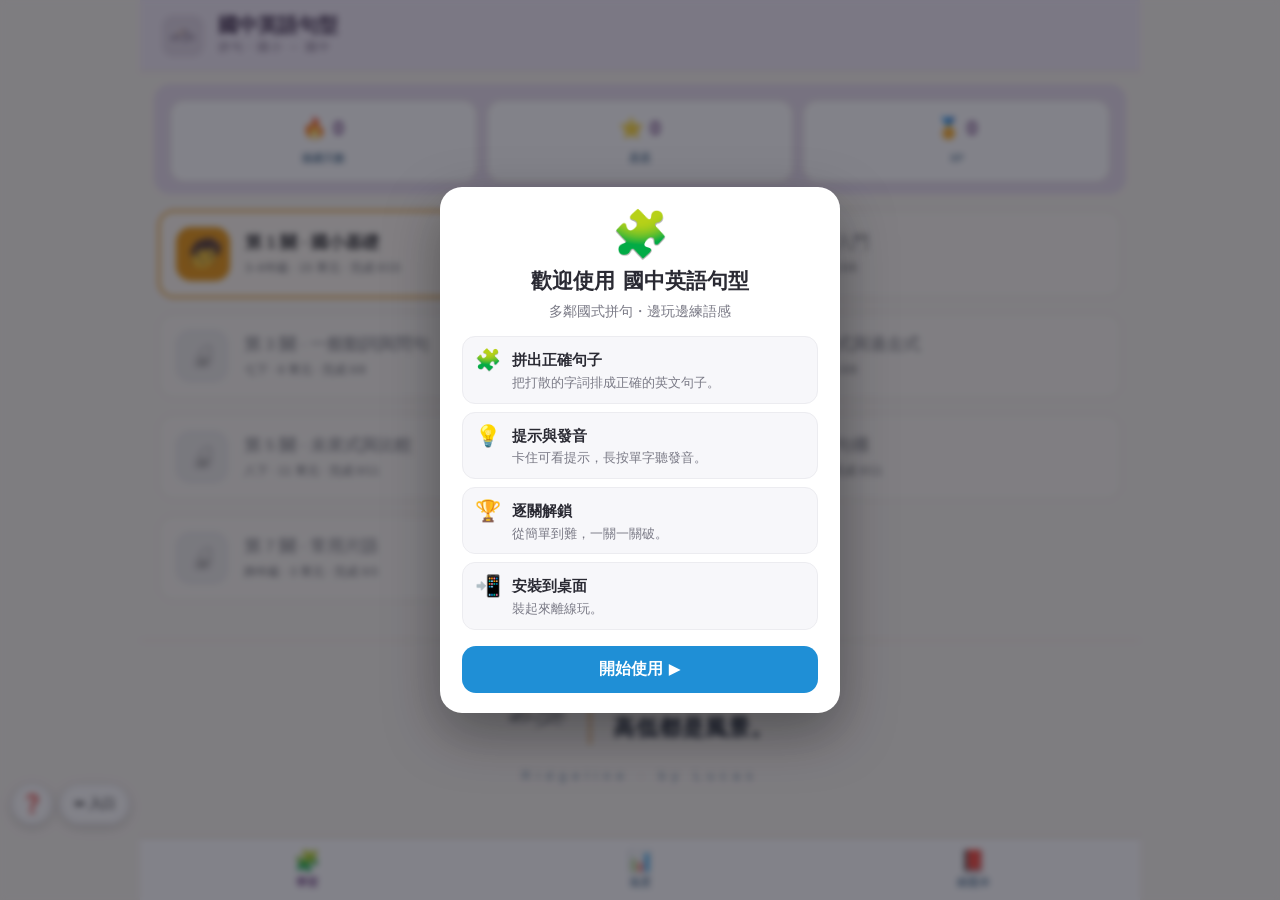
==== commit f62e1fb7: "deploy 903_englishS from monorepo a8fd397c64123146030236d14552558b7349ec5d" ====
--- a/index.html
+++ b/index.html
@@ -3,8 +3,10 @@
 <head>
 <meta charset="UTF-8">
 <meta name="viewport" content="width=device-width, initial-scale=1.0, ">
-<meta name="theme-color" content="#1f8fd6">
+<meta name="theme-color" content="#F0E9F4">
 <link rel="manifest" href="manifest.json">
+<link rel="icon" href="favicon.svg" type="image/svg+xml">
+<link rel="stylesheet" href="ridgeline-ui.css">
 <link rel="apple-touch-icon" href="icon-192.png">
 <meta name="apple-mobile-web-app-capable" content="yes">
 <meta name="mobile-web-app-capable" content="yes">
@@ -13,16 +15,18 @@
 <title>國中英語句型</title>
 <style>
   :root{
+    /* 語意狀態色保留：正解綠 / 答錯紅 / 錯位金 */
     --green:#58cc02; --green-d:#4caf00; --green-l:#d7ffb8;
     --blue:#5bc0eb; --red:#ff6b81; --gold:#ffb703;
-    --brand:#1f8fd6; --brand-d:#177bbd;
-    --ink:#3c3c3c; --gray:#e5e5e5; --gray-d:#afafaf; --bg:#fff;
+    /* 稜線識別 · theme-plum（梅紫）：品牌色改梅紫，紙背＋岩藍墨 */
+    --brand:#7A4E8C; --brand-d:#653F75;
+    --ink:#141E2B; --gray:#E4DDCE; --gray-d:#6E8BA3; --bg:#fff;
   }
   *{box-sizing:border-box;-webkit-tap-highlight-color:transparent}
   html,body{margin:0;height:100%}
   body{
     font-family:-apple-system,"Segoe UI","PingFang TC","Microsoft JhengHei",sans-serif;
-    color:var(--ink);background:linear-gradient(180deg,#e9f5fd 0,#f5faff 200px,#ffffff 460px);
+    color:var(--ink);background:#F7F3EC;
     display:flex;flex-direction:column;align-items:center;overflow:hidden;user-select:none;
   }
   #app{width:100%;max-width:520px;height:100dvh;display:flex;flex-direction:column;position:relative;overflow:hidden}
@@ -32,29 +36,26 @@
   .hdr{text-align:center;padding:20px 18px 6px}
   .hdr h1{font-size:24px;margin:0;color:var(--brand);letter-spacing:.5px}
   .hdr p{margin:5px 0 0;color:var(--gray-d);font-size:12.5px}
-  .hero{margin:14px 14px 10px;border-radius:26px;padding:24px 20px 18px;color:#fff;text-align:center;
-    background:linear-gradient(135deg,#5cc0f0 0,#1f8fd6 100%);
-    box-shadow:0 12px 26px -10px rgba(31,143,214,.42)}
-  .hero h1{margin:0;font-size:30px;font-weight:900;letter-spacing:2px;text-shadow:0 2px 4px rgba(0,0,0,.15)}
-  .hero p{margin:7px 0 0;font-size:12.5px;opacity:.96}
-  .hero .stats{display:flex;gap:10px;margin-top:18px}
-  .hero .stats .st{flex:1;background:#fff;border-radius:16px;padding:11px 4px;
-    box-shadow:0 6px 14px -6px rgba(0,0,0,.25)}
-  .hero .stats .st b{display:block;font-size:20px;font-weight:900;color:#1f8fd6}
-  .hero .stats .st small{font-size:10.5px;color:#8a8a8a;font-weight:600}
+  .hero{margin:12px 14px 8px;border-radius:16px;padding:14px 16px 12px;color:var(--ink);text-align:center;
+    background:var(--tint)}
+  .hero h1{display:none}
+  .hero p{display:none}
+  .hero .stats{display:flex;gap:10px;margin-top:2px}
+  .hero .stats .st{flex:1;background:#fff;border-radius:14px;padding:11px 4px;
+    border:1px solid var(--line)}
+  .hero .stats .st b{display:block;font-size:20px;font-weight:900;color:var(--brand)}
+  .hero .stats .st small{font-size:10.5px;color:var(--gray-d);font-weight:600}
 
   /* ---- stage cards ---- */
-  .card{position:relative;display:flex;align-items:center;gap:15px;border-radius:20px;padding:15px 16px;
-    margin-bottom:15px;cursor:pointer;transition:transform .12s,box-shadow .12s;--c:#43a047;background:#fff;
-    border:1px solid color-mix(in srgb,var(--c) 16%,#eee);
-    box-shadow:0 12px 24px -14px color-mix(in srgb,var(--c) 75%,transparent),0 2px 5px rgba(0,0,0,.04)}
-  .card:active{transform:translateY(2px);box-shadow:0 6px 12px -8px color-mix(in srgb,var(--c) 60%,transparent)}
+  .card{position:relative;display:flex;align-items:center;gap:15px;border-radius:16px;padding:15px 16px;
+    margin-bottom:15px;cursor:pointer;transition:transform .12s;--c:#43a047;background:#fff;
+    border:1.5px solid color-mix(in srgb,var(--c) 30%,var(--line))}
+  .card:active{transform:translateY(2px)}
   .card.cur{border:2px solid var(--c);background:color-mix(in srgb,var(--c) 6%,#fff)}
-  .card.lockcard{cursor:default;background:#fbfbfb;border-color:#eee;box-shadow:0 3px 8px rgba(0,0,0,.03)}
-  .ring{width:54px;height:54px;border-radius:17px;flex:none;display:grid;place-items:center;font-size:27px;
-    color:#fff;background:linear-gradient(140deg,color-mix(in srgb,var(--c) 78%,#fff),var(--c));
-    box-shadow:0 5px 12px -4px color-mix(in srgb,var(--c) 65%,transparent)}
-  .card.lockcard .ring{background:#ededed;box-shadow:none;filter:grayscale(1);font-size:22px;opacity:.6}
+  .card.lockcard{cursor:default;background:#faf7f0;border-color:var(--line)}
+  .ring{width:54px;height:54px;border-radius:15px;flex:none;display:grid;place-items:center;font-size:27px;
+    color:#fff;background:var(--c)}
+  .card.lockcard .ring{background:#e6e2d8;filter:grayscale(1);font-size:22px;opacity:.6}
   .ring i{display:contents}
   .card .info{flex:1;min-width:0}
   .card .info b{font-size:16.5px;display:block;font-weight:800;color:#363636}
@@ -67,23 +68,21 @@
   .backbar button{font-size:26px;background:none;border:none;cursor:pointer;color:var(--gray-d);line-height:1;
     min-width:44px;min-height:44px;display:grid;place-items:center;margin-left:-8px}
   .path{padding:8px 16px 30px}
-  .unode{display:flex;align-items:center;gap:13px;background:#fff;border-radius:18px;padding:13px 14px;
-    margin-bottom:12px;box-shadow:0 3px 10px rgba(0,0,0,.05);border:1.5px solid #f2f2f2;--c:#7ac74f}
-  .unode.open{cursor:pointer;transition:transform .1s,box-shadow .1s}
+  .unode{display:flex;align-items:center;gap:13px;background:#fff;border-radius:16px;padding:13px 14px;
+    margin-bottom:12px;border:1.5px solid var(--line);--c:#7ac74f}
+  .unode.open{cursor:pointer;transition:transform .1s}
   .unode.open:active{transform:scale(.98)}
-  .unode.cur{border:2px solid var(--c);box-shadow:0 4px 14px color-mix(in srgb,var(--c) 35%,transparent)}
-  .unode .udot{width:50px;height:50px;border-radius:16px;flex:none;display:grid;place-items:center;
-    font-size:25px;color:#fff;background:linear-gradient(140deg,color-mix(in srgb,var(--c) 80%,#fff),var(--c));
-    box-shadow:0 5px 12px -4px color-mix(in srgb,var(--c) 65%,transparent)}
-  .unode.lock .udot{background:#ededed;box-shadow:none;font-size:20px;filter:grayscale(1) opacity(.55)}
+  .unode.cur{border:2px solid var(--c)}
+  .unode .udot{width:50px;height:50px;border-radius:15px;flex:none;display:grid;place-items:center;
+    font-size:25px;color:#fff;background:var(--c)}
+  .unode.lock .udot{background:#e6e2d8;font-size:20px;filter:grayscale(1) opacity(.55)}
   .unode .ulab{flex:1;min-width:0}
   .unode .ulab b{font-size:15.5px;font-weight:800;display:block}
   .unode.lock .ulab b{color:#a6a6a6}
   .unode .ulab small{color:#707070;font-size:12px;display:block;margin-top:3px}
   .unode .ust{flex:none;font-weight:800}
   .unode .ust .st-star{color:var(--gold);letter-spacing:1px;font-size:14px}
-  .unode .ust .st-go{background:var(--c);color:#fff;border-radius:13px;padding:6px 15px;font-size:12.5px;
-    box-shadow:0 3px 0 color-mix(in srgb,var(--c) 60%,#000)}
+  .unode .ust .st-go{background:var(--c);color:#fff;border-radius:12px;padding:6px 15px;font-size:12.5px}
   .unode .ust .st-lock{color:#d2d2d2;font-size:20px}
 
   /* ---- progress dashboard ---- */
@@ -97,8 +96,7 @@
     padding:12px 6px;text-align:center}
   .kpi b{display:block;font-size:22px} .kpi small{color:var(--gray-d);font-size:11.5px}
   .sec-t{font-weight:800;margin:18px 0 8px;font-size:15px}
-  .prow{background:#fff;border:1px solid #f0f0f0;border-radius:14px;padding:12px 14px;margin-bottom:11px;
-    box-shadow:0 2px 6px rgba(0,0,0,.04)}
+  .prow{background:#fff;border:1px solid var(--line);border-radius:14px;padding:12px 14px;margin-bottom:11px}
   .prow .pr-top{display:flex;justify-content:space-between;align-items:center;margin-bottom:8px}
   .prow .nm{font-weight:800;font-size:14.5px;display:flex;align-items:center;gap:7px}
   .prow .pc{color:var(--gray-d);font-weight:700;font-size:13px;flex:none}
@@ -183,7 +181,7 @@
   .qemoji{font-size:44px;text-align:center;line-height:1;margin-bottom:6px;min-height:0}
   .qemoji:empty{display:none}
   /* 已排入答題框的詞塊：藍色描邊區分 + 排入微動畫 */
-  .answer .tile{border-color:var(--brand);background:#eaf6fd;color:#0d6ba8;animation:pop .14s ease}
+  .answer .tile{border-color:var(--brand);background:var(--tint);color:var(--brand-d);animation:pop .14s ease}
   .tile.bad{border-color:var(--red)!important;background:#ffe9ec!important;color:var(--red)!important}
   @keyframes pop{0%{transform:scale(.7);opacity:.3}100%{transform:scale(1);opacity:1}}
   /* 提示鈕 + 檢查鈕並排 */
@@ -195,8 +193,8 @@
   .modal-wrap{position:absolute;inset:0;background:rgba(0,0,0,.45);display:none;
     align-items:center;justify-content:center;z-index:50;padding:24px}
   .modal-wrap.show{display:flex}
-  .modal{background:#fff;border-radius:24px;padding:26px 22px;max-width:340px;width:100%;text-align:center;
-    box-shadow:0 20px 44px rgba(0,0,0,.32);animation:pop .2s ease}
+  .modal{background:#fff;border-radius:20px;padding:26px 22px;max-width:340px;width:100%;text-align:center;
+    border:1px solid var(--line);animation:pop .2s ease}
   .modal .m-emoji{font-size:52px}
   .modal .m-title{font-size:21px;font-weight:800;margin:8px 0 6px}
   .modal .m-msg{color:#888;font-size:13.5px;margin-bottom:20px;line-height:1.6}
@@ -223,14 +221,219 @@
   }
   #installBar{position:fixed;left:50%;transform:translateX(-50%);bottom:calc(66px + env(safe-area-inset-bottom));z-index:50;width:calc(100% - 24px);max-width:440px}
   #installBar:empty{display:none}
-  #installBar .install-btn{display:block;width:100%;border:0;border-radius:14px;padding:13px 15px;font-size:15px;font-weight:800;cursor:pointer;background:#1f8fd6;color:#fff;box-shadow:0 8px 20px rgba(31,143,214,.4)}
-  #installBar .install-btn.sec{background:#eef6fd;color:#1f8fd6}
+  #installBar .install-btn{display:block;width:100%;border:0;border-radius:14px;padding:13px 15px;font-size:15px;font-weight:800;cursor:pointer;background:var(--brand);color:#fff}
+  #installBar .install-btn.sec{background:var(--tint);color:var(--brand)}
   #installBar .install-tip{background:#fff7e6;border:1px solid #ffe0a3;border-radius:14px;padding:13px;font-size:13px;line-height:1.85;color:#5a4a1a}
-  #installBar .install-x{display:inline-block;margin-top:6px;color:#1f8fd6;font-weight:800;cursor:pointer}
+  #installBar .install-x{display:inline-block;margin-top:6px;color:var(--brand);font-weight:800;cursor:pointer}
+
+  /* ---- 稜線識別：masthead 顯示規則 ---- */
+  .rl-appbar{border-bottom:1px solid var(--line);flex:none}
+  #app:has(nav.hide) .rl-appbar{display:none}
 </style>
 </head>
 <body>
-<div id="app">
+<div id="app" class="theme-plum">
+
+  <!-- 稜線識別 masthead（取代原漸層頁首 hero 標題） -->
+  <header class="rl-appbar">
+    <span class="rl-mark"><svg class="rl-glyph" viewBox="0 0 2536.000000 1287.000000" width="30" height="30" fill="currentColor" aria-label="玉山"><g transform="translate(0.000000,1287.000000) scale(0.100000,-0.100000)"
+fill="currentColor" stroke="none">
+<path d="M14345 12615 c-33 -7 -71 -18 -85 -23 l-25 -10 3 -408 2 -408 106
+186 c58 102 115 196 125 207 40 43 57 36 383 -163 185 -113 244 -156 307 -222
+43 -45 285 -399 321 -469 27 -52 77 -203 145 -435 60 -207 66 -233 66 -320 0
+-110 -18 -188 -92 -396 -128 -362 -282 -654 -645 -1223 -229 -358 -510 -820
+-639 -1047 -61 -108 -128 -267 -166 -395 -29 -93 -110 -488 -275 -1325 -62
+-315 -99 -445 -150 -520 -41 -60 -60 -76 -271 -219 -223 -152 -342 -240 -400
+-299 -72 -72 -181 -212 -335 -426 -73 -102 -161 -222 -197 -267 l-63 -82 -45
+30 c-90 61 -160 83 -265 83 -87 0 -105 -3 -215 -43 -153 -55 -271 -87 -360
+-96 l-70 -7 -110 103 c-235 219 -584 512 -727 610 -125 86 -277 156 -365 169
+-80 13 -161 2 -244 -31 -113 -44 -337 -197 -919 -627 -96 -72 -176 -129 -178
+-127 -6 6 74 168 245 495 99 190 278 539 398 775 120 237 235 457 255 491 66
+109 143 194 278 306 201 167 275 264 353 459 38 96 108 349 122 444 l6 40
+-152 -2 -152 -2 -26 -103 c-80 -318 -153 -443 -356 -604 -225 -179 -324 -316
+-533 -734 -45 -91 -133 -262 -195 -380 -62 -118 -254 -489 -426 -823 l-314
+-608 -30 6 c-166 33 -664 85 -837 87 -251 3 -359 -44 -898 -395 -134 -88 -299
+-192 -365 -232 -112 -68 -425 -229 -560 -290 -168 -75 -588 -232 -1005 -375
+-659 -227 -1231 -462 -1805 -744 -300 -148 -345 -178 -345 -231 0 -13 8 -31
+17 -40 27 -27 93 -14 248 49 645 265 879 351 1760 646 896 300 1077 365 1315
+472 301 136 491 245 884 508 513 344 568 368 801 357 109 -5 402 -40 600 -70
+l78 -12 -99 -80 c-320 -260 -469 -337 -999 -521 -331 -115 -434 -164 -590
+-281 -227 -169 -745 -611 -862 -736 -39 -41 -53 -64 -53 -84 0 -61 47 -69 118
+-21 26 18 144 107 262 198 301 232 517 392 630 466 188 123 294 167 633 259
+498 136 736 263 1167 620 309 257 632 502 1174 894 28 19 47 29 44 21 -4 -8
+-20 -46 -37 -85 -17 -38 -79 -209 -137 -380 -115 -336 -159 -450 -253 -652
+-46 -100 -61 -143 -61 -177 0 -50 19 -76 55 -76 78 0 309 399 483 835 198 494
+296 688 391 779 51 49 102 37 266 -59 230 -135 529 -390 1103 -940 109 -104
+267 -255 352 -335 188 -178 275 -280 488 -579 92 -128 179 -244 195 -257 38
+-32 82 -32 102 0 14 20 14 31 5 67 -15 56 -171 367 -256 511 -165 279 -237
+367 -509 621 -88 82 -161 153 -163 157 -1 4 68 29 155 56 122 38 173 49 224
+49 62 0 69 -2 125 -45 32 -24 100 -85 149 -134 307 -307 648 -615 805 -730 92
+-67 248 -141 360 -172 52 -14 145 -41 206 -60 190 -60 323 -155 624 -449 282
+-275 418 -389 528 -443 28 -15 52 -29 52 -32 0 -7 -112 -88 -230 -167 -175
+-117 -379 -231 -765 -427 -226 -115 -502 -257 -615 -316 -113 -59 -459 -236
+-770 -392 -311 -157 -590 -300 -620 -318 -142 -84 -181 -130 -159 -188 27 -71
+77 -85 177 -52 79 27 463 189 682 288 85 38 184 82 220 97 127 53 1209 535
+1432 638 365 168 682 351 999 578 324 232 670 500 1054 814 312 256 408 317
+552 349 85 19 211 21 320 4 64 -9 74 -13 59 -22 -123 -74 -329 -276 -506 -496
+-291 -362 -520 -590 -888 -883 -113 -90 -162 -143 -162 -174 0 -17 37 -53 54
+-53 16 0 268 163 416 269 273 195 436 340 732 649 114 119 249 254 300 300
+114 101 286 218 393 268 136 63 184 60 743 -51 68 -14 207 -37 310 -52 164
+-23 213 -26 397 -23 584 8 632 6 728 -23 96 -30 406 -161 707 -300 636 -293
+1458 -646 1880 -807 91 -35 234 -90 317 -122 242 -93 403 -148 432 -148 34 0
+48 10 59 41 25 64 -35 116 -253 219 -236 112 -523 253 -1405 693 -1019 507
+-1063 528 -1314 636 -379 164 -434 175 -831 172 -326 -2 -400 4 -669 59 -254
+51 -230 39 -301 149 -34 53 -99 161 -145 241 -232 405 -347 577 -455 685 -105
+105 -208 173 -700 465 -225 133 -489 295 -585 358 -345 229 -377 285 -515 917
+-97 442 -112 491 -304 970 -259 646 -328 891 -416 1490 -39 267 -52 219 146
+547 112 185 217 376 305 554 74 149 134 276 134 282 0 26 19 10 35 -30 31 -77
+215 -630 260 -783 24 -82 71 -253 104 -380 33 -126 83 -311 110 -410 28 -99
+98 -355 157 -570 58 -214 121 -439 141 -500 71 -223 181 -408 285 -478 81 -54
+140 -68 323 -74 88 -2 172 -9 187 -15 38 -14 60 -53 121 -219 90 -242 207
+-456 353 -649 99 -130 352 -392 631 -654 322 -301 401 -394 689 -810 99 -143
+192 -267 206 -275 32 -18 73 -8 93 23 15 23 14 29 -26 108 -71 141 -178 325
+-289 499 -181 280 -218 325 -588 713 -334 349 -385 409 -513 598 -131 196
+-206 347 -284 573 -79 231 -171 338 -330 384 -22 7 -118 16 -214 21 l-173 8
+-35 34 c-73 70 -134 240 -307 858 -58 206 -146 530 -196 720 -177 671 -309
+1101 -473 1545 -46 127 -89 243 -94 258 -5 19 -4 63 5 125 14 106 10 214 -13
+324 -9 39 -14 73 -12 75 6 5 248 -148 328 -208 115 -85 127 -105 235 -377 53
+-136 136 -339 184 -452 48 -113 113 -266 145 -340 138 -328 331 -763 378 -852
+27 -54 87 -146 131 -205 45 -60 131 -174 192 -254 144 -190 175 -236 269 -404
+207 -374 303 -490 690 -833 398 -353 557 -526 748 -817 177 -270 285 -491 507
+-1035 261 -640 373 -877 583 -1229 143 -239 178 -281 237 -281 54 0 90 34 90
+84 0 45 -103 330 -215 596 -120 283 -241 586 -388 975 -150 393 -223 563 -357
+821 -54 107 -95 194 -90 194 5 0 21 -5 37 -11 34 -14 703 -246 968 -336 308
+-105 339 -125 412 -275 64 -131 95 -252 168 -663 92 -519 118 -623 195 -778
+73 -146 164 -269 426 -573 177 -206 396 -476 546 -674 157 -206 176 -225 229
+-225 33 0 46 6 65 28 39 46 29 94 -55 272 -121 254 -333 560 -663 957 -177
+213 -256 352 -302 529 -14 52 -48 236 -76 409 -46 285 -99 579 -116 638 -6 22
+-5 22 47 17 30 -2 144 -9 254 -15 414 -23 683 -58 841 -110 35 -12 89 -38 121
+-59 65 -42 62 -40 404 -342 423 -373 505 -438 819 -645 386 -254 713 -436 784
+-438 101 -2 158 109 100 193 -10 13 -195 156 -413 319 -526 392 -605 460
+-1071 917 -282 278 -329 319 -429 383 -205 133 -534 190 -1272 222 -135 6
+-260 15 -278 20 -18 5 -52 27 -76 49 -60 55 -162 129 -215 156 -46 23 -349
+130 -905 320 -320 110 -575 207 -727 277 l-87 41 257 87 c141 48 322 111 402
+139 199 71 225 70 415 -21 164 -78 226 -98 311 -98 134 0 205 33 716 333 134
+78 200 102 252 91 38 -8 241 -109 471 -234 386 -210 711 -379 885 -460 102
+-48 223 -108 269 -134 94 -54 134 -63 139 -30 2 15 -19 41 -76 95 -94 88 -203
+167 -432 311 l-170 107 52 19 c106 39 131 44 192 40 72 -4 105 -20 446 -212
+477 -269 717 -368 1240 -510 112 -31 212 -56 221 -56 9 0 24 8 33 19 14 15 15
+23 5 44 -16 36 -226 133 -609 284 -286 112 -327 132 -683 335 -403 229 -505
+283 -584 303 -86 22 -109 19 -281 -36 -115 -38 -178 -52 -237 -56 l-80 -6
+-201 109 c-493 268 -567 297 -692 274 -30 -5 -56 -10 -56 -10 -1 0 -1 -30 -1
+-67 l0 -68 -104 -3 c-56 -1 -108 1 -115 7 -7 6 -43 -9 -106 -46 -353 -205
+-424 -237 -514 -231 -51 3 -87 16 -212 76 -253 122 -275 121 -671 -19 -416
+-147 -539 -184 -670 -203 -41 -6 -44 -4 -150 82 -193 158 -438 378 -505 453
+-84 95 -180 240 -319 481 -128 223 -192 318 -299 443 -139 162 -218 274 -278
+393 -64 126 -253 557 -439 1002 -64 151 -162 388 -220 525 -125 299 -167 382
+-232 457 -91 106 -127 133 -581 424 -189 121 -369 255 -431 320 -25 27 -99
+128 -164 224 -236 351 -226 341 -685 622 -188 115 -279 161 -365 183 -71 18
+-208 18 -290 0z m760 -4495 c38 -244 68 -385 124 -580 60 -213 115 -361 233
+-630 179 -406 218 -523 288 -865 139 -674 228 -885 454 -1076 137 -116 277
+-206 906 -579 206 -123 404 -244 440 -271 124 -90 221 -208 332 -399 140 -241
+207 -358 227 -391 l21 -36 -178 34 c-511 97 -639 115 -812 117 -193 1 -278
+-13 -436 -75 -154 -60 -248 -122 -509 -336 -538 -440 -921 -743 -970 -765 -18
+-8 -34 -4 -86 22 -166 84 -252 157 -511 437 -289 312 -490 478 -659 543 -42
+16 -140 48 -216 71 -234 70 -342 131 -558 318 -123 107 -495 460 -495 470 0 4
+61 82 136 172 75 90 180 220 232 289 173 227 275 310 585 478 261 143 354 213
+442 337 113 159 138 241 236 750 177 928 205 1064 252 1220 52 169 71 208 326
+645 143 244 161 273 167 267 2 -1 15 -77 29 -167z"/>
+<path d="M12005 12275 c-5 -2 -26 -6 -45 -9 l-35 -6 3 -646 c2 -449 -1 -650
+-8 -659 -12 -15 27 -127 115 -329 135 -310 155 -397 155 -666 0 -223 14 -397
+45 -564 14 -72 45 -241 70 -376 53 -286 101 -522 115 -566 21 -62 86 -105 160
+-106 98 0 178 74 278 255 27 51 108 200 178 332 l129 240 -5 325 -5 325 -65
+-100 c-66 -103 -167 -279 -325 -569 -49 -91 -90 -164 -92 -163 -1 2 -13 70
+-28 152 -14 83 -37 209 -51 280 -23 117 -26 166 -34 485 -6 267 -12 374 -25
+430 -22 100 -87 287 -174 500 -104 254 -136 388 -176 735 -8 71 -15 154 -15
+182 0 50 1 53 25 53 14 0 137 -22 273 -49 328 -66 467 -85 567 -77 44 3 91 9
+105 14 l25 7 0 231 0 231 -50 -15 c-96 -31 -219 -21 -525 41 -374 77 -535 99
+-585 82z"/>
+<path d="M9479 10608 c-17 -24 -41 -63 -54 -88 -22 -44 -58 -151 -52 -156 1
+-2 35 62 75 141 39 80 70 145 67 145 -3 0 -19 -19 -36 -42z"/>
+<path d="M6700 7319 c-281 -148 -437 -220 -777 -358 -147 -60 -313 -127 -367
+-150 l-100 -42 -75 36 c-42 20 -140 75 -219 121 -179 107 -222 125 -292 126
+-84 0 -141 -22 -355 -141 -161 -89 -147 -91 -463 70 -658 337 -778 373 -967
+296 -44 -18 -179 -93 -300 -166 -569 -346 -828 -492 -915 -518 -80 -23 -143
+-20 -240 12 -123 40 -186 39 -281 -7 -61 -29 -424 -281 -801 -555 -75 -55 -96
+-81 -83 -103 13 -22 55 -7 219 79 190 98 301 164 458 270 155 104 269 161 321
+161 24 0 83 -14 133 -31 243 -83 362 -43 959 317 171 103 367 222 437 264 202
+122 246 129 415 68 66 -24 804 -385 820 -402 6 -5 -248 -223 -399 -342 -223
+-178 -278 -226 -278 -247 0 -31 49 -15 192 64 222 122 406 250 596 416 46 40
+113 94 149 120 94 67 274 168 325 182 54 15 66 11 271 -97 l158 -84 -88 -50
+c-121 -69 -189 -117 -291 -202 -105 -88 -442 -430 -646 -656 -82 -91 -249
+-275 -370 -410 -121 -134 -246 -271 -277 -305 l-57 -60 -143 34 c-168 39 -463
+130 -674 208 -259 96 -324 114 -415 120 -202 12 -294 -36 -785 -413 -302 -231
+-454 -344 -770 -574 -309 -224 -441 -328 -467 -369 -37 -55 -12 -122 49 -135
+54 -12 154 36 463 222 278 167 720 468 1029 701 157 118 310 225 339 239 47
+21 65 24 131 20 66 -4 111 -18 356 -110 263 -100 583 -208 612 -208 7 0 13 -4
+13 -9 0 -13 -289 -277 -490 -447 -360 -304 -694 -561 -1095 -843 -357 -250
+-525 -373 -551 -404 -54 -65 -52 -147 7 -203 28 -27 36 -29 102 -29 64 0 84 6
+179 48 122 56 225 113 425 239 126 79 162 96 300 142 166 56 280 100 478 186
+66 29 217 92 335 140 355 146 748 318 860 377 240 126 384 248 548 466 231
+306 358 428 537 516 99 49 422 167 431 158 7 -6 -59 -154 -119 -267 -48 -91
+-210 -360 -267 -445 -43 -63 -80 -142 -80 -169 0 -32 36 -66 69 -66 53 0 152
+84 294 249 239 278 312 403 502 856 139 332 165 388 239 513 159 264 582 836
+744 1003 164 170 109 137 972 588 l165 86 -444 3 c-245 1 -449 6 -455 11 -7 6
+-92 -33 -236 -110z m-656 -846 c-293 -418 -419 -628 -528 -878 -32 -71 -67
+-139 -79 -150 -12 -11 -92 -44 -177 -74 -235 -82 -477 -178 -555 -221 -180
+-99 -306 -214 -490 -445 -130 -163 -293 -337 -366 -390 -67 -50 -157 -99 -324
+-177 -146 -69 -370 -165 -450 -194 -39 -15 -40 -14 -20 4 11 10 94 81 185 158
+250 211 573 540 976 994 946 1068 1001 1114 1654 1361 113 43 209 78 213 78 5
+1 -13 -29 -39 -66z"/>
+<path d="M7963 7400 c-13 -54 -158 -441 -204 -544 -106 -239 -157 -313 -555
+-801 -133 -164 -359 -450 -500 -634 -74 -97 -79 -107 -79 -152 0 -95 88 -136
+170 -78 128 92 558 504 792 761 232 254 453 587 540 816 33 87 208 600 216
+632 l6 25 -190 0 -190 0 -6 -25z"/>
+<path d="M8651 7225 c-75 -245 -77 -271 -20 -300 73 -38 121 -1 214 165 49 88
+132 256 155 315 7 19 4 20 -140 20 l-147 0 -62 -200z"/>
+<path d="M21922 6908 c-16 -16 -15 -101 2 -142 25 -61 252 -229 515 -381 133
+-77 296 -158 339 -168 21 -5 52 14 52 32 0 16 -61 62 -180 136 -249 155 -432
+293 -604 456 -84 79 -102 89 -124 67z"/>
+<path d="M2708 6203 c-53 -43 -160 -130 -239 -194 -79 -64 -187 -144 -239
+-178 -141 -90 -137 -86 -124 -108 23 -37 116 -9 272 80 143 82 267 173 374
+275 98 94 126 140 113 182 -13 40 -55 25 -157 -57z"/>
+<path d="M8967 3059 c-20 -11 -110 -88 -200 -173 -177 -167 -337 -303 -585
+-498 -160 -126 -184 -153 -168 -193 10 -28 38 -28 93 -1 172 84 690 480 874
+667 93 94 122 153 95 194 -20 31 -56 32 -109 4z"/>
+</g>
+<g transform="translate(0.000000,1287.000000) scale(0.100000,-0.100000)"
+fill="#de9a45" stroke="none">
+<path d="M14080 12531 c-74 -26 -265 -102 -425 -169 -159 -66 -335 -138 -390
+-159 l-100 -39 -3 -219 c-1 -121 0 -225 2 -232 8 -21 254 66 559 198 87 38
+160 69 162 69 2 0 -16 -42 -39 -92 -51 -109 -113 -284 -149 -418 -34 -126 -65
+-280 -132 -660 -89 -502 -93 -513 -286 -802 l-119 -178 0 -314 c0 -173 4 -317
+9 -320 5 -3 31 34 57 82 46 82 138 222 406 617 193 286 221 363 328 910 108
+550 132 643 230 851 l50 107 -2 405 c-2 260 -7 406 -13 408 -5 2 -71 -19 -145
+-45z"/>
+<path d="M11858 12235 c-113 -42 -223 -128 -793 -620 -464 -400 -397 -357
+-904 -592 -373 -173 -505 -244 -595 -323 -27 -24 -60 -78 -118 -193 -80 -160
+-80 -160 -115 -346 -35 -184 -36 -186 -74 -222 -20 -20 -122 -87 -226 -149
+-263 -158 -327 -203 -405 -284 -99 -101 -162 -236 -272 -576 -46 -146 -92
+-284 -100 -308 -9 -24 -41 -127 -72 -230 -60 -200 -86 -261 -135 -317 -43 -49
+-170 -130 -324 -209 -251 -128 -788 -421 -789 -431 -1 -6 157 -11 452 -13
+l452 -2 70 35 70 35 -2 -32 -3 -33 181 -3 c137 -2 184 1 192 10 5 7 23 56 40
+108 16 52 77 244 135 425 58 182 131 413 162 515 124 409 198 626 225 665 42
+60 86 98 185 159 87 54 90 55 93 32 2 -13 -6 -73 -17 -133 -11 -59 -39 -218
+-61 -353 -67 -404 -112 -574 -300 -1144 -49 -148 -87 -273 -84 -278 3 -4 66
+-8 140 -8 l134 0 20 33 c29 46 102 228 235 582 210 559 222 601 355 1256 32
+163 77 373 99 465 22 93 50 223 61 289 12 66 30 159 41 207 26 110 39 123 244
+223 120 58 441 209 476 223 4 2 -1 -34 -11 -80 -56 -261 -79 -483 -90 -883
+-10 -336 -23 -686 -36 -922 -8 -140 3 -197 46 -243 47 -50 105 -38 140 30 47
+93 109 515 129 880 6 107 16 283 21 390 18 334 38 468 111 775 28 116 52 219
+54 230 2 11 77 82 167 157 90 75 222 187 294 250 425 368 417 362 425 342 4
+-10 12 -70 18 -133 22 -213 91 -534 116 -532 7 1 10 222 10 643 0 713 6 660
+-67 633z"/>
+<path d="M10525 8070 c-27 -11 -61 -49 -74 -83 -32 -85 -135 -533 -127 -554 4
+-10 38 -13 146 -13 136 0 141 1 150 23 10 25 44 259 61 430 11 105 10 119 -5
+142 -34 52 -100 76 -151 55z"/>
+<path d="M21570 7497 c-52 -30 -94 -58 -92 -63 1 -5 50 -9 110 -9 l107 0 0 60
+c0 45 -4 60 -15 63 -8 1 -58 -22 -110 -51z"/>
+</g></svg></span>
+    <div>
+      <div class="rl-title">國中英語句型</div>
+      <div class="rl-sub">拼句・國小 → 國中</div>
+    </div>
+    <span class="rl-spacer"></span>
+  </header>
 
   <!-- 學習 -->
   <section id="learn" class="screen on"></section>
@@ -725,7 +928,7 @@
  wrongCount:function(d){return cnt(load(WK),d)},wordCount:function(d){return cnt(load(VK),d)}};
 })();</script>
 <script>/*ENGWC*/(function(){if(window.__engwc)return;window.__engwc=1;
-var CFG={"ns": "englishS", "emoji": "🧩", "title": "國中英語句型", "theme": "#1f8fd6", "tagline": "多鄰國式拼句・邊玩邊練語感", "steps": [["🧩", "拼出正確句子", "把打散的字詞排成正確的英文句子。"], ["💡", "提示與發音", "卡住可看提示，長按單字聽發音。"], ["🏆", "逐關解鎖", "從簡單到難，一關一關破。"], ["📲", "安裝到桌面", "裝起來離線玩。"]]};var K='engwc.'+CFG.ns+'.done';
+var CFG={"ns": "englishS", "emoji": "🧩", "title": "國中英語句型", "theme": "#1f8fd6", "tagline": "多鄰國式拼句・邊玩邊練語感", "steps": [["🧩", "拼出正確句子", "把打散的字詞排成正確的英文句子。"], ["💡", "提示與發音", "卡住可看提示，長按單字聽發音。"], ["🏆", "逐關解鎖", "從簡單到難，一關一關破。"], ["📲", "安裝到桌面", "裝起來離線玩。"]], "hub": "https://fullmodel-star.github.io/english-apps/"};var K='engwc.'+CFG.ns+'.done';
 var css='.engwc-ov{position:fixed;inset:0;background:rgba(28,28,40,.55);-webkit-backdrop-filter:blur(3px);backdrop-filter:blur(3px);z-index:2147483000;display:none;align-items:center;justify-content:center;padding:18px}'
 +'.engwc-ov.show{display:flex}'
 +'.engwc-card{background:#fff;color:#2a2a33;border-radius:22px;max-width:400px;width:100%;padding:24px 22px 20px;box-shadow:0 20px 55px rgba(0,0,0,.35);max-height:88vh;overflow:auto;font-family:-apple-system,\"PingFang TC\",\"Microsoft JhengHei\",system-ui,sans-serif;animation:engwcIn .25s ease}'
@@ -745,17 +948,17 @@
 ov.innerHTML='<div class=\"engwc-card\"><div class=\"engwc-emoji\">'+CFG.emoji+'</div><div class=\"engwc-h\">歡迎使用 '+CFG.title+'</div><div class=\"engwc-sub\">'+CFG.tagline+'</div>'+steps+'<button class=\"engwc-start\">開始使用 ▶</button></div>';
 document.body.appendChild(ov);
 var hb=document.createElement('button');hb.className='engwc-help';hb.setAttribute('aria-label','使用說明');hb.textContent='❓';document.body.appendChild(hb);
-if(CFG.ns!=='english-hub'){var hm=document.createElement('button');hm.className='engwc-home';hm.setAttribute('aria-label','回英語一點通入口');hm.innerHTML='⬅ 入口';hm.addEventListener('click',function(){location.href='https://fullmodel-star.github.io/english-hub/';});document.body.appendChild(hm);}
+if(CFG.hub){var hm=document.createElement('button');hm.className='engwc-home';hm.setAttribute('aria-label','回入口');hm.innerHTML='⬅ 入口';hm.addEventListener('click',function(){window.__engHubDefault=CFG.hub;if(window.__engGoHub)window.__engGoHub();else location.href=CFG.hub;});document.body.appendChild(hm);}
 function show(){ov.classList.add('show');}function close(){ov.classList.remove('show');try{localStorage.setItem(K,'1');}catch(e){}}
 ov.querySelector('.engwc-start').addEventListener('click',close);
-ov.addEventListener('click',function(e){if(e.target===ov)close();});
+ov.addEventListener('click',close);
 hb.addEventListener('click',show);
-try{if(!localStorage.getItem(K))setTimeout(show,500);}catch(e){setTimeout(show,500);}
+try{if(!localStorage.getItem(K)){var __t=setTimeout(show,0);var __cancel=function(){clearTimeout(__t);document.removeEventListener('pointerdown',__cancel,true);};document.addEventListener('pointerdown',__cancel,{capture:true,once:true});}}catch(e){setTimeout(show,0);}
 })();</script>
 <script>/*REVIEWUI*/(function(){if(window.__rvc)return;window.__rvc=1;
 var R=window.EngReview;if(!R){return;}
 var MYID=R.app.id, ISHUB=(MYID==='english-hub');
-var NSMAP={"english1200": {"name": "國小1200單字", "url": "https://fullmodel-star.github.io/english1200/"}, "english2000": {"name": "國中2000單字", "url": "https://fullmodel-star.github.io/english2000/"}, "english6000": {"name": "高中6000單字", "url": "https://fullmodel-star.github.io/english6000/"}, "gsat-core": {"name": "學測必考單字", "url": "https://fullmodel-star.github.io/gsat-core/"}, "toeic-vocab": {"name": "多益單字", "url": "https://fullmodel-star.github.io/toeic-vocab/"}, "toefl-vocab": {"name": "托福單字", "url": "https://fullmodel-star.github.io/toefl-vocab/"}, "englishS": {"name": "國中英語句型", "url": "https://fullmodel-star.github.io/englishS/"}, "eng17": {"name": "國中英語文法", "url": "https://fullmodel-star.github.io/englishreading/"}, "enghs": {"name": "高中英語文法", "url": "https://fullmodel-star.github.io/hs-grammar/"}, "english-phrases": {"name": "英語片語", "url": "https://fullmodel-star.github.io/english-phrases/"}, "cap-english": {"name": "國中會考複習", "url": "https://fullmodel-star.github.io/cap-english/"}, "gsat-english": {"name": "學測複習", "url": "https://fullmodel-star.github.io/gsat-english/"}, "cap-qbank": {"name": "會考英語題庫", "url": "https://fullmodel-star.github.io/cap-qbank/"}, "gsat-qbank": {"name": "學測英語題庫", "url": "https://fullmodel-star.github.io/gsat-qbank/"}, "travel-english": {"name": "旅遊英文", "url": "https://fullmodel-star.github.io/travel-english/"}, "family-english": {"name": "家庭生活英語", "url": "https://fullmodel-star.github.io/family-english/"}, "campus-english": {"name": "校園生活英語", "url": "https://fullmodel-star.github.io/campus-english/"}, "errand-english": {"name": "生活辦事英文", "url": "https://fullmodel-star.github.io/errand-english/"}, "social-english": {"name": "社交英文", "url": "https://fullmodel-star.github.io/social-english/"}};
+var NSMAP={"english1200": {"name": "國小1200單字", "url": "https://fullmodel-star.github.io/english1200/"}, "english2000": {"name": "國中2000單字", "url": "https://fullmodel-star.github.io/english2000/"}, "english6000": {"name": "高中6000單字", "url": "https://fullmodel-star.github.io/english6000/"}, "gsat-core": {"name": "學測必考單字", "url": "https://fullmodel-star.github.io/gsat-core/"}, "toeic-vocab": {"name": "多益單字", "url": "https://fullmodel-star.github.io/toeic-vocab/"}, "toefl-vocab": {"name": "托福單字", "url": "https://fullmodel-star.github.io/toefl-vocab/"}, "englishS": {"name": "國中英語句型", "url": "https://fullmodel-star.github.io/englishS/"}, "enghs": {"name": "高中英語文法", "url": "https://fullmodel-star.github.io/hs-grammar/"}, "english-phrases": {"name": "英語片語", "url": "https://fullmodel-star.github.io/english-phrases/"}, "cap-english": {"name": "國中會考複習", "url": "https://fullmodel-star.github.io/cap-english/"}, "gsat-english": {"name": "學測複習", "url": "https://fullmodel-star.github.io/gsat-english/"}, "cap-qbank": {"name": "會考英語題庫", "url": "https://fullmodel-star.github.io/cap-qbank/"}, "gsat-qbank": {"name": "學測英語題庫", "url": "https://fullmodel-star.github.io/gsat-qbank/"}, "travel-english": {"name": "旅遊英文", "url": "https://fullmodel-star.github.io/travel-english/"}, "family-english": {"name": "家庭生活英語", "url": "https://fullmodel-star.github.io/family-english/"}, "campus-english": {"name": "校園生活英語", "url": "https://fullmodel-star.github.io/campus-english/"}, "errand-english": {"name": "生活辦事英文", "url": "https://fullmodel-star.github.io/errand-english/"}, "social-english": {"name": "社交英文", "url": "https://fullmodel-star.github.io/social-english/"}};
 function esc(s){return (s==null?'':String(s)).replace(/&/g,'&amp;').replace(/</g,'&lt;').replace(/>/g,'&gt;');}
 function speak(t){try{var u=new SpeechSynthesisUtterance(t);u.lang='en-US';u.rate=.9;speechSynthesis.cancel();speechSynthesis.speak(u);}catch(e){}}
 var L=['A','B','C','D','E','F'],NOW=Date.now();
@@ -914,53 +1117,225 @@
   navigator.serviceWorker.addEventListener('controllerchange',function(){if(refreshing)return;refreshing=true;location.reload();});
 })();
 </script>
-<!--RIDGELINE_BRAND_START-->
-<footer id="rdgFoot" class="rdg-foot" style="display:none">
-  <div class="rdg-lock"><svg class="rdg-mk" width="54" height="39" viewBox="0 0 210 150" aria-hidden="true"><defs><linearGradient id="rdggrad" x1="0" y1="1" x2="1" y2="0"><stop offset="0" stop-color="#14B8A6"/><stop offset="1" stop-color="#5EEAD4"/></linearGradient></defs><polyline points="16,124 66,32 100,74 126,54 152,76 196,46" fill="none" stroke="url(#rdggrad)" stroke-width="13" stroke-linecap="round" stroke-linejoin="round"/><path d="M68 5 C69.2 18.8 70.2 19.8 84 22 C70.2 24.2 69.2 25.2 68 39 C66.8 25.2 65.8 24.2 52 22 C65.8 19.8 66.8 18.8 68 5 Z" fill="#ffffff" stroke="#14B8A6" stroke-width="2.5" stroke-linejoin="round"/></svg><span class="rdg-slg">人生走稜，<br>高低都是風景。</span></div>
-  <div class="rdg-by">Lucas 出品</div>
-  <div class="rdg-lic">© 2026 Lucas　本 App 免費提供學習使用；程式與內容著作權皆屬作者，未經同意請勿重製、散布或作商業用途。</div>
-  <div class="rdg-l3">⚠️ 免責聲明：本站各 App 之單字、例句、題目與解析僅供學習參考，力求正確但仍可能有誤，且不代表任何官方立場；正式考試與課程請以教育部、大學入學考試中心及各校公告與教材為準。與各官方機構、出版社均無隸屬或合作關係，所引用之名稱與商標歸原權利人所有。</div>
+<!--RIDGELINE_BRAND_START--><!-- 稜線識別 v3：頁尾簽名改用 .rl-signature，掛入當前捲動頁底部（本 App 為 100dvh 分頁殼，非整頁捲動）。以下僅保留家長後台同步模組。 -->
+<footer class="rl-signature" id="rlSig" style="display:none">
+  <div class="rl-sig-row">
+    <svg class="rl-sig-glyph" viewBox="0 0 2536.000000 1287.000000" width="66" height="34" fill="currentColor" aria-label="玉山" style="overflow:visible"><g transform="translate(0.000000,1287.000000) scale(0.100000,-0.100000)"
+fill="currentColor" stroke="none">
+<path d="M14345 12615 c-33 -7 -71 -18 -85 -23 l-25 -10 3 -408 2 -408 106
+186 c58 102 115 196 125 207 40 43 57 36 383 -163 185 -113 244 -156 307 -222
+43 -45 285 -399 321 -469 27 -52 77 -203 145 -435 60 -207 66 -233 66 -320 0
+-110 -18 -188 -92 -396 -128 -362 -282 -654 -645 -1223 -229 -358 -510 -820
+-639 -1047 -61 -108 -128 -267 -166 -395 -29 -93 -110 -488 -275 -1325 -62
+-315 -99 -445 -150 -520 -41 -60 -60 -76 -271 -219 -223 -152 -342 -240 -400
+-299 -72 -72 -181 -212 -335 -426 -73 -102 -161 -222 -197 -267 l-63 -82 -45
+30 c-90 61 -160 83 -265 83 -87 0 -105 -3 -215 -43 -153 -55 -271 -87 -360
+-96 l-70 -7 -110 103 c-235 219 -584 512 -727 610 -125 86 -277 156 -365 169
+-80 13 -161 2 -244 -31 -113 -44 -337 -197 -919 -627 -96 -72 -176 -129 -178
+-127 -6 6 74 168 245 495 99 190 278 539 398 775 120 237 235 457 255 491 66
+109 143 194 278 306 201 167 275 264 353 459 38 96 108 349 122 444 l6 40
+-152 -2 -152 -2 -26 -103 c-80 -318 -153 -443 -356 -604 -225 -179 -324 -316
+-533 -734 -45 -91 -133 -262 -195 -380 -62 -118 -254 -489 -426 -823 l-314
+-608 -30 6 c-166 33 -664 85 -837 87 -251 3 -359 -44 -898 -395 -134 -88 -299
+-192 -365 -232 -112 -68 -425 -229 -560 -290 -168 -75 -588 -232 -1005 -375
+-659 -227 -1231 -462 -1805 -744 -300 -148 -345 -178 -345 -231 0 -13 8 -31
+17 -40 27 -27 93 -14 248 49 645 265 879 351 1760 646 896 300 1077 365 1315
+472 301 136 491 245 884 508 513 344 568 368 801 357 109 -5 402 -40 600 -70
+l78 -12 -99 -80 c-320 -260 -469 -337 -999 -521 -331 -115 -434 -164 -590
+-281 -227 -169 -745 -611 -862 -736 -39 -41 -53 -64 -53 -84 0 -61 47 -69 118
+-21 26 18 144 107 262 198 301 232 517 392 630 466 188 123 294 167 633 259
+498 136 736 263 1167 620 309 257 632 502 1174 894 28 19 47 29 44 21 -4 -8
+-20 -46 -37 -85 -17 -38 -79 -209 -137 -380 -115 -336 -159 -450 -253 -652
+-46 -100 -61 -143 -61 -177 0 -50 19 -76 55 -76 78 0 309 399 483 835 198 494
+296 688 391 779 51 49 102 37 266 -59 230 -135 529 -390 1103 -940 109 -104
+267 -255 352 -335 188 -178 275 -280 488 -579 92 -128 179 -244 195 -257 38
+-32 82 -32 102 0 14 20 14 31 5 67 -15 56 -171 367 -256 511 -165 279 -237
+367 -509 621 -88 82 -161 153 -163 157 -1 4 68 29 155 56 122 38 173 49 224
+49 62 0 69 -2 125 -45 32 -24 100 -85 149 -134 307 -307 648 -615 805 -730 92
+-67 248 -141 360 -172 52 -14 145 -41 206 -60 190 -60 323 -155 624 -449 282
+-275 418 -389 528 -443 28 -15 52 -29 52 -32 0 -7 -112 -88 -230 -167 -175
+-117 -379 -231 -765 -427 -226 -115 -502 -257 -615 -316 -113 -59 -459 -236
+-770 -392 -311 -157 -590 -300 -620 -318 -142 -84 -181 -130 -159 -188 27 -71
+77 -85 177 -52 79 27 463 189 682 288 85 38 184 82 220 97 127 53 1209 535
+1432 638 365 168 682 351 999 578 324 232 670 500 1054 814 312 256 408 317
+552 349 85 19 211 21 320 4 64 -9 74 -13 59 -22 -123 -74 -329 -276 -506 -496
+-291 -362 -520 -590 -888 -883 -113 -90 -162 -143 -162 -174 0 -17 37 -53 54
+-53 16 0 268 163 416 269 273 195 436 340 732 649 114 119 249 254 300 300
+114 101 286 218 393 268 136 63 184 60 743 -51 68 -14 207 -37 310 -52 164
+-23 213 -26 397 -23 584 8 632 6 728 -23 96 -30 406 -161 707 -300 636 -293
+1458 -646 1880 -807 91 -35 234 -90 317 -122 242 -93 403 -148 432 -148 34 0
+48 10 59 41 25 64 -35 116 -253 219 -236 112 -523 253 -1405 693 -1019 507
+-1063 528 -1314 636 -379 164 -434 175 -831 172 -326 -2 -400 4 -669 59 -254
+51 -230 39 -301 149 -34 53 -99 161 -145 241 -232 405 -347 577 -455 685 -105
+105 -208 173 -700 465 -225 133 -489 295 -585 358 -345 229 -377 285 -515 917
+-97 442 -112 491 -304 970 -259 646 -328 891 -416 1490 -39 267 -52 219 146
+547 112 185 217 376 305 554 74 149 134 276 134 282 0 26 19 10 35 -30 31 -77
+215 -630 260 -783 24 -82 71 -253 104 -380 33 -126 83 -311 110 -410 28 -99
+98 -355 157 -570 58 -214 121 -439 141 -500 71 -223 181 -408 285 -478 81 -54
+140 -68 323 -74 88 -2 172 -9 187 -15 38 -14 60 -53 121 -219 90 -242 207
+-456 353 -649 99 -130 352 -392 631 -654 322 -301 401 -394 689 -810 99 -143
+192 -267 206 -275 32 -18 73 -8 93 23 15 23 14 29 -26 108 -71 141 -178 325
+-289 499 -181 280 -218 325 -588 713 -334 349 -385 409 -513 598 -131 196
+-206 347 -284 573 -79 231 -171 338 -330 384 -22 7 -118 16 -214 21 l-173 8
+-35 34 c-73 70 -134 240 -307 858 -58 206 -146 530 -196 720 -177 671 -309
+1101 -473 1545 -46 127 -89 243 -94 258 -5 19 -4 63 5 125 14 106 10 214 -13
+324 -9 39 -14 73 -12 75 6 5 248 -148 328 -208 115 -85 127 -105 235 -377 53
+-136 136 -339 184 -452 48 -113 113 -266 145 -340 138 -328 331 -763 378 -852
+27 -54 87 -146 131 -205 45 -60 131 -174 192 -254 144 -190 175 -236 269 -404
+207 -374 303 -490 690 -833 398 -353 557 -526 748 -817 177 -270 285 -491 507
+-1035 261 -640 373 -877 583 -1229 143 -239 178 -281 237 -281 54 0 90 34 90
+84 0 45 -103 330 -215 596 -120 283 -241 586 -388 975 -150 393 -223 563 -357
+821 -54 107 -95 194 -90 194 5 0 21 -5 37 -11 34 -14 703 -246 968 -336 308
+-105 339 -125 412 -275 64 -131 95 -252 168 -663 92 -519 118 -623 195 -778
+73 -146 164 -269 426 -573 177 -206 396 -476 546 -674 157 -206 176 -225 229
+-225 33 0 46 6 65 28 39 46 29 94 -55 272 -121 254 -333 560 -663 957 -177
+213 -256 352 -302 529 -14 52 -48 236 -76 409 -46 285 -99 579 -116 638 -6 22
+-5 22 47 17 30 -2 144 -9 254 -15 414 -23 683 -58 841 -110 35 -12 89 -38 121
+-59 65 -42 62 -40 404 -342 423 -373 505 -438 819 -645 386 -254 713 -436 784
+-438 101 -2 158 109 100 193 -10 13 -195 156 -413 319 -526 392 -605 460
+-1071 917 -282 278 -329 319 -429 383 -205 133 -534 190 -1272 222 -135 6
+-260 15 -278 20 -18 5 -52 27 -76 49 -60 55 -162 129 -215 156 -46 23 -349
+130 -905 320 -320 110 -575 207 -727 277 l-87 41 257 87 c141 48 322 111 402
+139 199 71 225 70 415 -21 164 -78 226 -98 311 -98 134 0 205 33 716 333 134
+78 200 102 252 91 38 -8 241 -109 471 -234 386 -210 711 -379 885 -460 102
+-48 223 -108 269 -134 94 -54 134 -63 139 -30 2 15 -19 41 -76 95 -94 88 -203
+167 -432 311 l-170 107 52 19 c106 39 131 44 192 40 72 -4 105 -20 446 -212
+477 -269 717 -368 1240 -510 112 -31 212 -56 221 -56 9 0 24 8 33 19 14 15 15
+23 5 44 -16 36 -226 133 -609 284 -286 112 -327 132 -683 335 -403 229 -505
+283 -584 303 -86 22 -109 19 -281 -36 -115 -38 -178 -52 -237 -56 l-80 -6
+-201 109 c-493 268 -567 297 -692 274 -30 -5 -56 -10 -56 -10 -1 0 -1 -30 -1
+-67 l0 -68 -104 -3 c-56 -1 -108 1 -115 7 -7 6 -43 -9 -106 -46 -353 -205
+-424 -237 -514 -231 -51 3 -87 16 -212 76 -253 122 -275 121 -671 -19 -416
+-147 -539 -184 -670 -203 -41 -6 -44 -4 -150 82 -193 158 -438 378 -505 453
+-84 95 -180 240 -319 481 -128 223 -192 318 -299 443 -139 162 -218 274 -278
+393 -64 126 -253 557 -439 1002 -64 151 -162 388 -220 525 -125 299 -167 382
+-232 457 -91 106 -127 133 -581 424 -189 121 -369 255 -431 320 -25 27 -99
+128 -164 224 -236 351 -226 341 -685 622 -188 115 -279 161 -365 183 -71 18
+-208 18 -290 0z m760 -4495 c38 -244 68 -385 124 -580 60 -213 115 -361 233
+-630 179 -406 218 -523 288 -865 139 -674 228 -885 454 -1076 137 -116 277
+-206 906 -579 206 -123 404 -244 440 -271 124 -90 221 -208 332 -399 140 -241
+207 -358 227 -391 l21 -36 -178 34 c-511 97 -639 115 -812 117 -193 1 -278
+-13 -436 -75 -154 -60 -248 -122 -509 -336 -538 -440 -921 -743 -970 -765 -18
+-8 -34 -4 -86 22 -166 84 -252 157 -511 437 -289 312 -490 478 -659 543 -42
+16 -140 48 -216 71 -234 70 -342 131 -558 318 -123 107 -495 460 -495 470 0 4
+61 82 136 172 75 90 180 220 232 289 173 227 275 310 585 478 261 143 354 213
+442 337 113 159 138 241 236 750 177 928 205 1064 252 1220 52 169 71 208 326
+645 143 244 161 273 167 267 2 -1 15 -77 29 -167z"/>
+<path d="M12005 12275 c-5 -2 -26 -6 -45 -9 l-35 -6 3 -646 c2 -449 -1 -650
+-8 -659 -12 -15 27 -127 115 -329 135 -310 155 -397 155 -666 0 -223 14 -397
+45 -564 14 -72 45 -241 70 -376 53 -286 101 -522 115 -566 21 -62 86 -105 160
+-106 98 0 178 74 278 255 27 51 108 200 178 332 l129 240 -5 325 -5 325 -65
+-100 c-66 -103 -167 -279 -325 -569 -49 -91 -90 -164 -92 -163 -1 2 -13 70
+-28 152 -14 83 -37 209 -51 280 -23 117 -26 166 -34 485 -6 267 -12 374 -25
+430 -22 100 -87 287 -174 500 -104 254 -136 388 -176 735 -8 71 -15 154 -15
+182 0 50 1 53 25 53 14 0 137 -22 273 -49 328 -66 467 -85 567 -77 44 3 91 9
+105 14 l25 7 0 231 0 231 -50 -15 c-96 -31 -219 -21 -525 41 -374 77 -535 99
+-585 82z"/>
+<path d="M9479 10608 c-17 -24 -41 -63 -54 -88 -22 -44 -58 -151 -52 -156 1
+-2 35 62 75 141 39 80 70 145 67 145 -3 0 -19 -19 -36 -42z"/>
+<path d="M6700 7319 c-281 -148 -437 -220 -777 -358 -147 -60 -313 -127 -367
+-150 l-100 -42 -75 36 c-42 20 -140 75 -219 121 -179 107 -222 125 -292 126
+-84 0 -141 -22 -355 -141 -161 -89 -147 -91 -463 70 -658 337 -778 373 -967
+296 -44 -18 -179 -93 -300 -166 -569 -346 -828 -492 -915 -518 -80 -23 -143
+-20 -240 12 -123 40 -186 39 -281 -7 -61 -29 -424 -281 -801 -555 -75 -55 -96
+-81 -83 -103 13 -22 55 -7 219 79 190 98 301 164 458 270 155 104 269 161 321
+161 24 0 83 -14 133 -31 243 -83 362 -43 959 317 171 103 367 222 437 264 202
+122 246 129 415 68 66 -24 804 -385 820 -402 6 -5 -248 -223 -399 -342 -223
+-178 -278 -226 -278 -247 0 -31 49 -15 192 64 222 122 406 250 596 416 46 40
+113 94 149 120 94 67 274 168 325 182 54 15 66 11 271 -97 l158 -84 -88 -50
+c-121 -69 -189 -117 -291 -202 -105 -88 -442 -430 -646 -656 -82 -91 -249
+-275 -370 -410 -121 -134 -246 -271 -277 -305 l-57 -60 -143 34 c-168 39 -463
+130 -674 208 -259 96 -324 114 -415 120 -202 12 -294 -36 -785 -413 -302 -231
+-454 -344 -770 -574 -309 -224 -441 -328 -467 -369 -37 -55 -12 -122 49 -135
+54 -12 154 36 463 222 278 167 720 468 1029 701 157 118 310 225 339 239 47
+21 65 24 131 20 66 -4 111 -18 356 -110 263 -100 583 -208 612 -208 7 0 13 -4
+13 -9 0 -13 -289 -277 -490 -447 -360 -304 -694 -561 -1095 -843 -357 -250
+-525 -373 -551 -404 -54 -65 -52 -147 7 -203 28 -27 36 -29 102 -29 64 0 84 6
+179 48 122 56 225 113 425 239 126 79 162 96 300 142 166 56 280 100 478 186
+66 29 217 92 335 140 355 146 748 318 860 377 240 126 384 248 548 466 231
+306 358 428 537 516 99 49 422 167 431 158 7 -6 -59 -154 -119 -267 -48 -91
+-210 -360 -267 -445 -43 -63 -80 -142 -80 -169 0 -32 36 -66 69 -66 53 0 152
+84 294 249 239 278 312 403 502 856 139 332 165 388 239 513 159 264 582 836
+744 1003 164 170 109 137 972 588 l165 86 -444 3 c-245 1 -449 6 -455 11 -7 6
+-92 -33 -236 -110z m-656 -846 c-293 -418 -419 -628 -528 -878 -32 -71 -67
+-139 -79 -150 -12 -11 -92 -44 -177 -74 -235 -82 -477 -178 -555 -221 -180
+-99 -306 -214 -490 -445 -130 -163 -293 -337 -366 -390 -67 -50 -157 -99 -324
+-177 -146 -69 -370 -165 -450 -194 -39 -15 -40 -14 -20 4 11 10 94 81 185 158
+250 211 573 540 976 994 946 1068 1001 1114 1654 1361 113 43 209 78 213 78 5
+1 -13 -29 -39 -66z"/>
+<path d="M7963 7400 c-13 -54 -158 -441 -204 -544 -106 -239 -157 -313 -555
+-801 -133 -164 -359 -450 -500 -634 -74 -97 -79 -107 -79 -152 0 -95 88 -136
+170 -78 128 92 558 504 792 761 232 254 453 587 540 816 33 87 208 600 216
+632 l6 25 -190 0 -190 0 -6 -25z"/>
+<path d="M8651 7225 c-75 -245 -77 -271 -20 -300 73 -38 121 -1 214 165 49 88
+132 256 155 315 7 19 4 20 -140 20 l-147 0 -62 -200z"/>
+<path d="M21922 6908 c-16 -16 -15 -101 2 -142 25 -61 252 -229 515 -381 133
+-77 296 -158 339 -168 21 -5 52 14 52 32 0 16 -61 62 -180 136 -249 155 -432
+293 -604 456 -84 79 -102 89 -124 67z"/>
+<path d="M2708 6203 c-53 -43 -160 -130 -239 -194 -79 -64 -187 -144 -239
+-178 -141 -90 -137 -86 -124 -108 23 -37 116 -9 272 80 143 82 267 173 374
+275 98 94 126 140 113 182 -13 40 -55 25 -157 -57z"/>
+<path d="M8967 3059 c-20 -11 -110 -88 -200 -173 -177 -167 -337 -303 -585
+-498 -160 -126 -184 -153 -168 -193 10 -28 38 -28 93 -1 172 84 690 480 874
+667 93 94 122 153 95 194 -20 31 -56 32 -109 4z"/>
+</g>
+<g transform="translate(0.000000,1287.000000) scale(0.100000,-0.100000)"
+fill="#de9a45" stroke="none">
+<path d="M14080 12531 c-74 -26 -265 -102 -425 -169 -159 -66 -335 -138 -390
+-159 l-100 -39 -3 -219 c-1 -121 0 -225 2 -232 8 -21 254 66 559 198 87 38
+160 69 162 69 2 0 -16 -42 -39 -92 -51 -109 -113 -284 -149 -418 -34 -126 -65
+-280 -132 -660 -89 -502 -93 -513 -286 -802 l-119 -178 0 -314 c0 -173 4 -317
+9 -320 5 -3 31 34 57 82 46 82 138 222 406 617 193 286 221 363 328 910 108
+550 132 643 230 851 l50 107 -2 405 c-2 260 -7 406 -13 408 -5 2 -71 -19 -145
+-45z"/>
+<path d="M11858 12235 c-113 -42 -223 -128 -793 -620 -464 -400 -397 -357
+-904 -592 -373 -173 -505 -244 -595 -323 -27 -24 -60 -78 -118 -193 -80 -160
+-80 -160 -115 -346 -35 -184 -36 -186 -74 -222 -20 -20 -122 -87 -226 -149
+-263 -158 -327 -203 -405 -284 -99 -101 -162 -236 -272 -576 -46 -146 -92
+-284 -100 -308 -9 -24 -41 -127 -72 -230 -60 -200 -86 -261 -135 -317 -43 -49
+-170 -130 -324 -209 -251 -128 -788 -421 -789 -431 -1 -6 157 -11 452 -13
+l452 -2 70 35 70 35 -2 -32 -3 -33 181 -3 c137 -2 184 1 192 10 5 7 23 56 40
+108 16 52 77 244 135 425 58 182 131 413 162 515 124 409 198 626 225 665 42
+60 86 98 185 159 87 54 90 55 93 32 2 -13 -6 -73 -17 -133 -11 -59 -39 -218
+-61 -353 -67 -404 -112 -574 -300 -1144 -49 -148 -87 -273 -84 -278 3 -4 66
+-8 140 -8 l134 0 20 33 c29 46 102 228 235 582 210 559 222 601 355 1256 32
+163 77 373 99 465 22 93 50 223 61 289 12 66 30 159 41 207 26 110 39 123 244
+223 120 58 441 209 476 223 4 2 -1 -34 -11 -80 -56 -261 -79 -483 -90 -883
+-10 -336 -23 -686 -36 -922 -8 -140 3 -197 46 -243 47 -50 105 -38 140 30 47
+93 109 515 129 880 6 107 16 283 21 390 18 334 38 468 111 775 28 116 52 219
+54 230 2 11 77 82 167 157 90 75 222 187 294 250 425 368 417 362 425 342 4
+-10 12 -70 18 -133 22 -213 91 -534 116 -532 7 1 10 222 10 643 0 713 6 660
+-67 633z"/>
+<path d="M10525 8070 c-27 -11 -61 -49 -74 -83 -32 -85 -135 -533 -127 -554 4
+-10 38 -13 146 -13 136 0 141 1 150 23 10 25 44 259 61 430 11 105 10 119 -5
+142 -34 52 -100 76 -151 55z"/>
+<path d="M21570 7497 c-52 -30 -94 -58 -92 -63 1 -5 50 -9 110 -9 l107 0 0 60
+c0 45 -4 60 -15 63 -8 1 -58 -22 -110 -51z"/>
+</g></svg>
+    <span class="rl-sig-rule"></span>
+    <p class="rl-sig-quote">人生走稜，<br>高低都是風景。</p>
+  </div>
+  <p class="rl-sig-by">Ridgeline · by Lucas</p>
 </footer>
 <style>
-.rdg-foot{display:block;box-sizing:border-box;width:100%;clear:both;text-align:center;color:inherit;
-  margin-top:30px;padding:22px 18px calc(env(safe-area-inset-bottom,0px) + 74px);
-  border-top:1px solid rgba(130,130,130,.22);line-height:1.7;
-  font-family:-apple-system,BlinkMacSystemFont,"Segoe UI","Noto Sans TC","PingFang TC","Microsoft JhengHei",sans-serif}
-.rdg-foot .rdg-lock{display:inline-flex;align-items:center;justify-content:center;gap:14px;margin-bottom:13px}
-.rdg-foot .rdg-mk{flex-shrink:0;display:block;width:54px;height:auto}
-.rdg-foot .rdg-slg{border-left:1px solid rgba(130,130,130,.35);padding-left:14px;text-align:left;
-  font-size:15px;letter-spacing:2px;line-height:1.5;opacity:.82}
-.rdg-foot .rdg-by{font-size:12.5px;letter-spacing:2px;opacity:.6;margin-bottom:6px}
-.rdg-foot .rdg-lic{font-size:11px;opacity:.5;max-width:640px;margin:0 auto 10px;line-height:1.7}
-.rdg-foot .rdg-l3{font-size:11px;opacity:.52;max-width:640px;margin:0 auto;text-align:justify}
+/* 簽名掛在分頁底：留出底部導覽列高度，避免被遮住 */
+#app .rl-signature{padding-bottom:calc(32px + env(safe-area-inset-bottom,0px) + 8px)}
 </style>
 <script>
 (function(){
-  function mount(){
-    var f=document.getElementById('rdgFoot'); if(!f) return;
-    // 找最合適的捲動容器：優先文件流的 #app，其次頁面最大的內部捲動區，最後 body
-    var app=document.getElementById('app');
-    var target=null;
-    if(app){ var s=getComputedStyle(app); if(s.overflowY==='visible'||s.overflowY==='') target=app; }
-    if(!target){
-      var best=null,area=0,els=document.body.getElementsByTagName('*');
-      for(var i=0;i<els.length;i++){ var el=els[i];
-        if(el===f||el.contains(f)) continue;
-        var st=getComputedStyle(el);
-        if(st.overflowY==='auto'||st.overflowY==='scroll'){
-          var r=el.getBoundingClientRect();
-          if(r.height>200&&r.width>140&&r.top<innerHeight&&r.bottom>0){
-            var a=r.width*r.height; if(a>area){area=a;best=el;}
-          }
-        }
-      }
-      target=best||app||document.body;
-    }
-    try{ target.appendChild(f); }catch(e){ document.body.appendChild(f); }
-    f.style.display='block';
+  var sig=document.getElementById('rlSig'); if(!sig) return;
+  var app=document.getElementById('app'); if(!app) return;
+  // 把簽名區塊掛到目前顯示的瀏覽分頁底部；答題(lesson)/完成(done)畫面不顯示
+  function place(){
+    var scr=app.querySelector('section.screen.on');
+    if(!scr||scr.id==='lesson'||scr.id==='done'){ sig.style.display='none'; return; }
+    sig.style.display='';
+    if(scr.lastElementChild!==sig) scr.appendChild(sig);
   }
-  if(document.readyState==='complete') setTimeout(mount,300);
-  else window.addEventListener('load',function(){setTimeout(mount,300);});
+  // childList：分頁重繪(innerHTML)後重新掛入；attributes(class)：切換分頁 .on 時重掛
+  new MutationObserver(place).observe(app,{subtree:true,childList:true,attributes:true,attributeFilter:['class']});
+  if(document.readyState!=='loading') place();
+  else document.addEventListener('DOMContentLoaded',place);
 })();
 </script>
 <script>/*ENG_SYNC_MODULE_V2*/
@@ -1045,5 +1420,36 @@
 
 <!--RIDGELINE_BRAND_END-->
 
+
+<script>/*HUBBACK*/(function(){if(window.__hubback)return;window.__hubback=1;
+var OK=["https://fullmodel-star.github.io/english-hub/","https://fullmodel-star.github.io/english-apps/"];   /* 白名單：擋開放導向 */
+var K='eng.hub.origin';
+function ok(u){for(var i=0;i<OK.length;i++)if(OK[i]===u)return u;return null;}
+function remember(){
+  try{
+    var q=new URLSearchParams(location.search).get('hub');
+    var v=q&&ok(q);
+    if(v){localStorage.setItem(K,v);return v;}
+    /* 沒帶 query 也試 referrer：使用者可能是從 hub 的舊書籤／自己打的連結進來的 */
+    if(document.referrer){var r=ok(new URL(document.referrer).origin+new URL(document.referrer).pathname);
+      if(r){localStorage.setItem(K,r);return r;}}
+    return ok(localStorage.getItem(K)||'');
+  }catch(e){return null;}
+}
+var hub=remember();
+window.__engHub=function(){
+  /* 記住的優先；沒有才退回 App 內寫死的 CFG.hub（維持拆兩層時的預設分流） */
+  try{return hub||window.__engHubDefault||null;}catch(e){return window.__engHubDefault||null;}
+};
+window.__engGoHub=function(){
+  var u=window.__engHub(); if(!u)return;
+  /* 家庭 hub 是 iframe srcdoc → 一定要跳到最上層，否則只是在鎖裡面再疊一層 */
+  try{ (window.top||window).location.href=u; }catch(e){ location.href=u; }
+};
+/* 網址列把 ?hub= 收乾淨，小朋友分享連結時不會把入口資訊帶出去，重整也不會殘留 */
+try{ if(new URLSearchParams(location.search).get('hub')&&history.replaceState){
+  var u=new URL(location.href);u.searchParams.delete('hub');
+  history.replaceState(null,'',u.pathname+(u.search==='?'?'':u.search)+u.hash);} }catch(e){}
+})();</script>
 </body>
 </html>
--- a/ridgeline-ui.css
+++ b/ridgeline-ui.css
@@ -0,0 +1,100 @@
+/* ============================================================
+   稜線 UI · 共用地基  ridgeline-ui.css   v3
+   34 支 App 的共同底層。每支 <link> 這一份，最外層加一個 .theme-* 類別。
+   四個錨點（統一）：稜線標記 · 破曉金峰頂 · Noto 字體 · 頁尾簽名區塊。
+   一個變化：主題色（頭部底色＋主行動色），明暗兼具、12 選 1。
+   ============================================================ */
+
+:root{
+  /* 六色盤 */
+  --岩藍:#141E2B; --稜藍:#2C4459; --鋼藍:#6E8BA3;
+  --雪白:#EEF3F6; --破曉金:#DE9A45; --紙背:#F7F3EC;
+
+  /* 語意 token（淺色模式） */
+  --bg:var(--紙背); --surface:#FFFFFF; --ink:var(--岩藍);
+  --sub:var(--稜藍); --muted:var(--鋼藍); --line:#E4DDCE; --gold:var(--破曉金);
+
+  /* 主題色（預設 steel；由 .theme-* 覆蓋）
+     --hdr 頭部底色 · --on 頭部文字與標記色 · --accent 主行動 · --tint chip 淡底 */
+  --hdr:#4E6E88; --on:#EEF3F6; --accent:#6688A2; --tint:#E6ECF0;
+
+  --radius:10px; --radius-lg:14px;
+  --font-title:'Noto Serif TC','Songti TC',serif;
+  --font-body:'Noto Sans TC','PingFang TC','Microsoft JhengHei',sans-serif;
+  --font-data:'IBM Plex Mono',ui-monospace,monospace;
+}
+@media(prefers-color-scheme:dark){
+  :root{--bg:var(--岩藍);--surface:#1B2838;--ink:var(--雪白);--sub:#B9C6D2;--line:#2A3A4E;}
+}
+[data-theme-mode="dark"]{--bg:var(--岩藍);--surface:#1B2838;--ink:var(--雪白);--sub:#B9C6D2;--line:#2A3A4E;}
+
+/* ---------- 12 主題（加寬色域，明暗兼具） ---------- */
+/* 深色頭部（反白文字與標記） */
+.theme-steel  {--hdr:#4E6E88;--on:#EEF3F6;--accent:#6688A2;--tint:#E6ECF0;} /* 鋼藍 英語入口 */
+.theme-lake   {--hdr:#1E6E8C;--on:#EEF3F6;--accent:#2E86A8;--tint:#E0EAF0;} /* 湖藍 題庫 */
+.theme-pine   {--hdr:#2E8C6A;--on:#EEF3F6;--accent:#3EA47E;--tint:#E2F0EA;} /* 松綠 學測自然 */
+.theme-slate  {--hdr:#3E7A88;--on:#EEF3F6;--accent:#4E92A2;--tint:#E4EEF0;} /* 遠山 旅遊 */
+.theme-indigo {--hdr:#35508C;--on:#EEF3F6;--accent:#4A68A8;--tint:#E4E8F2;} /* 靛藍 商務 */
+.theme-teal   {--hdr:#2C8C8C;--on:#EEF3F6;--accent:#3CA6A6;--tint:#E2F0F0;} /* 湖青 健康 */
+.theme-clay   {--hdr:#B36A3E;--on:#EEF3F6;--accent:#C77E4E;--tint:#F3E7DD;} /* 陶赭 文化 */
+.theme-heather{--hdr:#6B5A8C;--on:#EEF3F6;--accent:#8672A8;--tint:#ECE7F2;} /* 霧紫 學習・錯題 */
+/* 淺色頭部（深文字與標記） */
+.theme-sky    {--hdr:#E6F1FB;--on:#173A5A;--accent:#2E7BC4;--tint:#D6E7F6;} /* 晴空 單字 */
+.theme-grass  {--hdr:#E9F3E0;--on:#2C4A20;--accent:#4C9A3F;--tint:#DCEBCF;} /* 草綠 會話・生活 */
+.theme-plum   {--hdr:#F0E9F4;--on:#3C2A48;--accent:#7A4E8C;--tint:#E6DCEC;} /* 梅紫 句型 */
+.theme-stone  {--hdr:#ECEBE4;--on:#33342C;--accent:#6B6E66;--tint:#E0DFD6;} /* 岩灰 生活工具 */
+
+*{box-sizing:border-box;}
+body{margin:0;background:var(--bg);color:var(--ink);font-family:var(--font-body);line-height:1.6;}
+
+/* ---------- 稜線標記 ---------- */
+/* 頭部標記：.ridge 用 var(--on)（深底反白、淺底深色）；峰頂恆為破曉金 */
+.rl-mark{display:grid;place-items:center;width:42px;height:42px;border-radius:11px;flex:none;
+  background:color-mix(in srgb,var(--on) 10%,transparent);}
+.rl-glyph{width:26px;height:26px;}
+.rl-appbar .rl-glyph .ridge{stroke:var(--on);}
+
+/* ---------- App Bar：頭部＝主題色 ---------- */
+.rl-appbar{display:flex;align-items:center;gap:14px;padding:14px 22px;background:var(--hdr);color:var(--on);}
+.rl-appbar .rl-title{font-family:var(--font-title);font-weight:600;font-size:20px;line-height:1.1;}
+.rl-appbar .rl-sub{font-size:12px;color:color-mix(in srgb,var(--on) 62%,transparent);margin-top:2px;letter-spacing:1px;}
+.rl-appbar .rl-spacer{flex:1;}
+
+/* ---------- 按鈕：主行動＝主題色（金不做按鈕） ---------- */
+.rl-btn{font-family:var(--font-body);font-size:13px;font-weight:500;padding:8px 16px;border-radius:var(--radius);
+  border:1.5px solid var(--accent);background:transparent;color:var(--accent);cursor:pointer;}
+.rl-btn--primary{background:var(--accent);color:#fff;border-color:var(--accent);}
+.rl-appbar .rl-btn{border-color:color-mix(in srgb,var(--on) 50%,transparent);color:var(--on);}
+.rl-appbar .rl-btn--primary{background:color-mix(in srgb,var(--on) 16%,transparent);border-color:transparent;color:var(--on);}
+
+/* ---------- 卡片 / chip / 連結 / 資料字 ---------- */
+.rl-card{background:var(--surface);border:1px solid var(--line);border-radius:var(--radius-lg);padding:16px 18px;}
+.rl-chip{display:inline-block;font-size:12px;font-weight:500;letter-spacing:.5px;padding:2px 10px;border-radius:999px;
+  color:var(--accent);background:color-mix(in srgb,var(--accent) 15%,transparent);}
+.rl-link{color:var(--accent);text-decoration:none;}
+.rl-link:hover{text-decoration:underline;}
+.rl-data{font-family:var(--font-data);font-size:12px;letter-spacing:1px;color:var(--muted);}
+
+/* ============================================================
+   頁尾簽名區塊 · 每一頁都要放（品牌鐵則）
+   稜線標記 ｜ 金色直線 ｜「人生走稜，高低都是風景。」＋ Ridgeline · by Lucas
+   深淺自適應：稜線隨頁面 --ink 反白，金線與峰頂恆為破曉金
+   ============================================================ */
+.rl-signature{padding:40px 22px 32px;border-top:1px solid var(--line);text-align:center;}
+.rl-sig-row{display:inline-flex;align-items:center;gap:22px;text-align:left;}
+.rl-sig-row .rl-sig-glyph{width:60px;height:60px;flex:none;}
+.rl-sig-glyph .ridge{stroke:var(--ink);}
+.rl-sig-rule{width:2px;height:64px;background:var(--破曉金);flex:none;border-radius:2px;}
+.rl-sig-quote{margin:0;font-family:var(--font-title);font-weight:600;font-size:22px;line-height:1.35;
+  letter-spacing:1px;color:var(--ink);}
+.rl-sig-by{margin:16px 0 0;font-family:var(--font-body);font-size:13px;letter-spacing:6px;color:var(--muted);}
+@media(max-width:480px){
+  .rl-sig-row{gap:16px;}
+  .rl-sig-row .rl-sig-glyph{width:48px;height:48px;}
+  .rl-sig-quote{font-size:18px;}
+  .rl-sig-rule{height:52px;}
+}
+
+/* ---------- 鐵則 ---------- */
+/* 禁用：linear-gradient / box-shadow / filter:blur / 光暈 / 破曉金做非峰頂非簽名金線用途 / 主題與六色盤外顏色 */
+/* 每頁必含：.rl-signature 頁尾簽名區塊 */
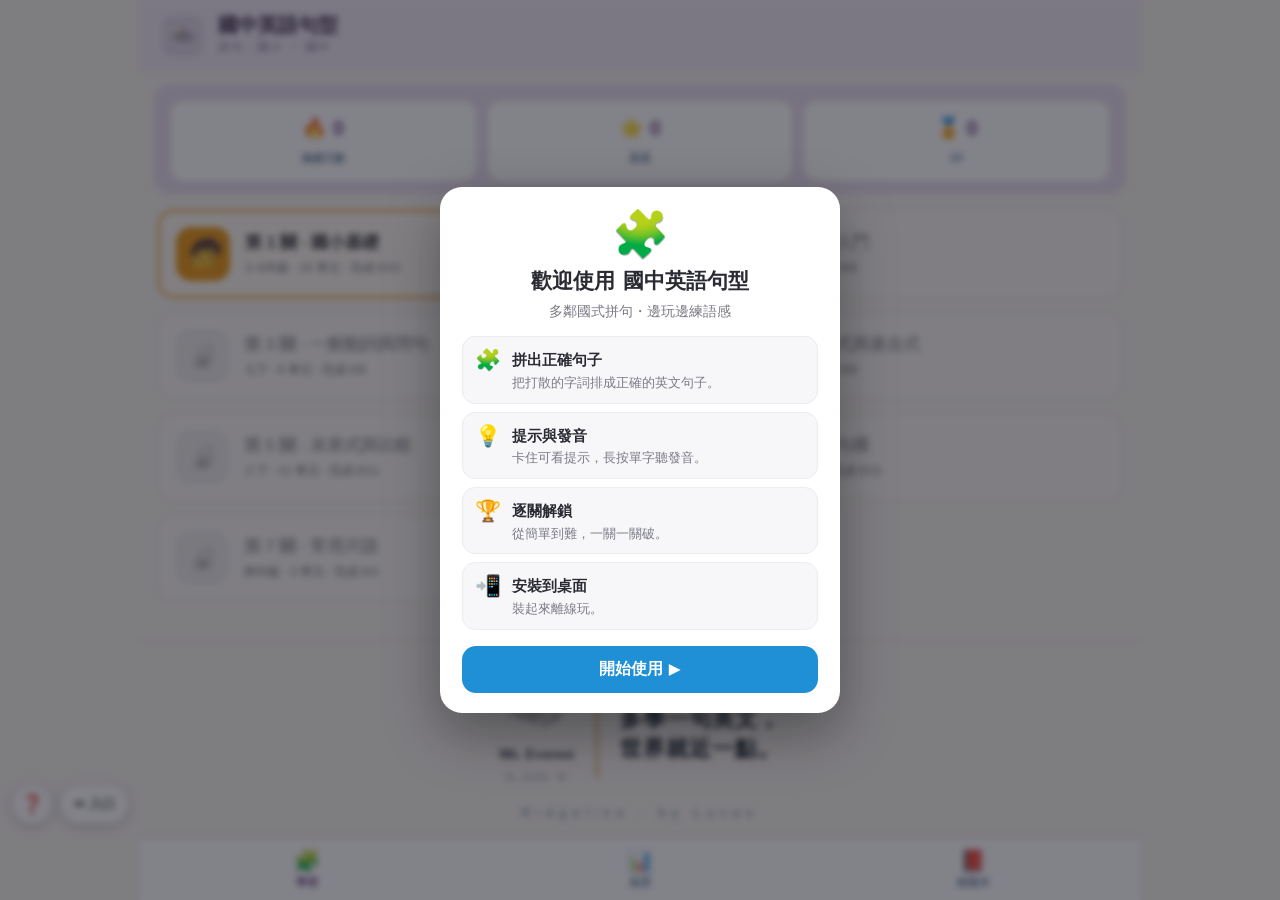
==== commit 60409c64: "deploy 903_englishS from monorepo 8cbcd0487a3cfffbc8a0a0204e3006a75c3d86d6" ====
--- a/index.html
+++ b/index.html
@@ -2,6 +2,23 @@
 <html lang="zh-Hant">
 <head>
 <meta charset="UTF-8">
+<link rel="canonical" href="https://fullmodel-star.github.io/englishS/">
+<meta property="og:type" content="website">
+<meta property="og:url" content="https://fullmodel-star.github.io/englishS/">
+<meta property="og:site_name" content="國中英語句型｜稜線">
+<meta property="og:title" content="國中英語句型｜稜線">
+<meta property="og:description" content="多鄰國式拼句練習，依課綱附錄句型設計。">
+<meta property="og:image" content="https://fullmodel-star.github.io/englishS/og-englishS.png?v=20260908b">
+<meta property="og:image:type" content="image/png">
+<meta property="og:image:width" content="1200">
+<meta property="og:image:height" content="630">
+<meta property="og:image:alt" content="國中英語句型｜稜線">
+<meta name="twitter:card" content="summary_large_image">
+<meta name="twitter:title" content="國中英語句型｜稜線">
+<meta name="twitter:description" content="多鄰國式拼句練習，依課綱附錄句型設計。">
+<meta name="twitter:image" content="https://fullmodel-star.github.io/englishS/og-englishS.png?v=20260908b">
+<meta name="twitter:image:alt" content="國中英語句型｜稜線">
+
 <meta name="viewport" content="width=device-width, initial-scale=1.0, ">
 <meta name="theme-color" content="#F0E9F4">
 <link rel="manifest" href="manifest.json">
@@ -229,205 +246,17 @@
   /* ---- 稜線識別：masthead 顯示規則 ---- */
   .rl-appbar{border-bottom:1px solid var(--line);flex:none}
   #app:has(nav.hide) .rl-appbar{display:none}
+
 </style>
+<link rel="icon" type="image/png" sizes="192x192" href="icon-192.png">
+<link rel="icon" type="image/png" sizes="512x512" href="icon-512.png">
 </head>
 <body>
 <div id="app" class="theme-plum">
 
   <!-- 稜線識別 masthead（取代原漸層頁首 hero 標題） -->
   <header class="rl-appbar">
-    <span class="rl-mark"><svg class="rl-glyph" viewBox="0 0 2536.000000 1287.000000" width="30" height="30" fill="currentColor" aria-label="玉山"><g transform="translate(0.000000,1287.000000) scale(0.100000,-0.100000)"
-fill="currentColor" stroke="none">
-<path d="M14345 12615 c-33 -7 -71 -18 -85 -23 l-25 -10 3 -408 2 -408 106
-186 c58 102 115 196 125 207 40 43 57 36 383 -163 185 -113 244 -156 307 -222
-43 -45 285 -399 321 -469 27 -52 77 -203 145 -435 60 -207 66 -233 66 -320 0
--110 -18 -188 -92 -396 -128 -362 -282 -654 -645 -1223 -229 -358 -510 -820
--639 -1047 -61 -108 -128 -267 -166 -395 -29 -93 -110 -488 -275 -1325 -62
--315 -99 -445 -150 -520 -41 -60 -60 -76 -271 -219 -223 -152 -342 -240 -400
--299 -72 -72 -181 -212 -335 -426 -73 -102 -161 -222 -197 -267 l-63 -82 -45
-30 c-90 61 -160 83 -265 83 -87 0 -105 -3 -215 -43 -153 -55 -271 -87 -360
--96 l-70 -7 -110 103 c-235 219 -584 512 -727 610 -125 86 -277 156 -365 169
--80 13 -161 2 -244 -31 -113 -44 -337 -197 -919 -627 -96 -72 -176 -129 -178
--127 -6 6 74 168 245 495 99 190 278 539 398 775 120 237 235 457 255 491 66
-109 143 194 278 306 201 167 275 264 353 459 38 96 108 349 122 444 l6 40
--152 -2 -152 -2 -26 -103 c-80 -318 -153 -443 -356 -604 -225 -179 -324 -316
--533 -734 -45 -91 -133 -262 -195 -380 -62 -118 -254 -489 -426 -823 l-314
--608 -30 6 c-166 33 -664 85 -837 87 -251 3 -359 -44 -898 -395 -134 -88 -299
--192 -365 -232 -112 -68 -425 -229 -560 -290 -168 -75 -588 -232 -1005 -375
--659 -227 -1231 -462 -1805 -744 -300 -148 -345 -178 -345 -231 0 -13 8 -31
-17 -40 27 -27 93 -14 248 49 645 265 879 351 1760 646 896 300 1077 365 1315
-472 301 136 491 245 884 508 513 344 568 368 801 357 109 -5 402 -40 600 -70
-l78 -12 -99 -80 c-320 -260 -469 -337 -999 -521 -331 -115 -434 -164 -590
--281 -227 -169 -745 -611 -862 -736 -39 -41 -53 -64 -53 -84 0 -61 47 -69 118
--21 26 18 144 107 262 198 301 232 517 392 630 466 188 123 294 167 633 259
-498 136 736 263 1167 620 309 257 632 502 1174 894 28 19 47 29 44 21 -4 -8
--20 -46 -37 -85 -17 -38 -79 -209 -137 -380 -115 -336 -159 -450 -253 -652
--46 -100 -61 -143 -61 -177 0 -50 19 -76 55 -76 78 0 309 399 483 835 198 494
-296 688 391 779 51 49 102 37 266 -59 230 -135 529 -390 1103 -940 109 -104
-267 -255 352 -335 188 -178 275 -280 488 -579 92 -128 179 -244 195 -257 38
--32 82 -32 102 0 14 20 14 31 5 67 -15 56 -171 367 -256 511 -165 279 -237
-367 -509 621 -88 82 -161 153 -163 157 -1 4 68 29 155 56 122 38 173 49 224
-49 62 0 69 -2 125 -45 32 -24 100 -85 149 -134 307 -307 648 -615 805 -730 92
--67 248 -141 360 -172 52 -14 145 -41 206 -60 190 -60 323 -155 624 -449 282
--275 418 -389 528 -443 28 -15 52 -29 52 -32 0 -7 -112 -88 -230 -167 -175
--117 -379 -231 -765 -427 -226 -115 -502 -257 -615 -316 -113 -59 -459 -236
--770 -392 -311 -157 -590 -300 -620 -318 -142 -84 -181 -130 -159 -188 27 -71
-77 -85 177 -52 79 27 463 189 682 288 85 38 184 82 220 97 127 53 1209 535
-1432 638 365 168 682 351 999 578 324 232 670 500 1054 814 312 256 408 317
-552 349 85 19 211 21 320 4 64 -9 74 -13 59 -22 -123 -74 -329 -276 -506 -496
--291 -362 -520 -590 -888 -883 -113 -90 -162 -143 -162 -174 0 -17 37 -53 54
--53 16 0 268 163 416 269 273 195 436 340 732 649 114 119 249 254 300 300
-114 101 286 218 393 268 136 63 184 60 743 -51 68 -14 207 -37 310 -52 164
--23 213 -26 397 -23 584 8 632 6 728 -23 96 -30 406 -161 707 -300 636 -293
-1458 -646 1880 -807 91 -35 234 -90 317 -122 242 -93 403 -148 432 -148 34 0
-48 10 59 41 25 64 -35 116 -253 219 -236 112 -523 253 -1405 693 -1019 507
--1063 528 -1314 636 -379 164 -434 175 -831 172 -326 -2 -400 4 -669 59 -254
-51 -230 39 -301 149 -34 53 -99 161 -145 241 -232 405 -347 577 -455 685 -105
-105 -208 173 -700 465 -225 133 -489 295 -585 358 -345 229 -377 285 -515 917
--97 442 -112 491 -304 970 -259 646 -328 891 -416 1490 -39 267 -52 219 146
-547 112 185 217 376 305 554 74 149 134 276 134 282 0 26 19 10 35 -30 31 -77
-215 -630 260 -783 24 -82 71 -253 104 -380 33 -126 83 -311 110 -410 28 -99
-98 -355 157 -570 58 -214 121 -439 141 -500 71 -223 181 -408 285 -478 81 -54
-140 -68 323 -74 88 -2 172 -9 187 -15 38 -14 60 -53 121 -219 90 -242 207
--456 353 -649 99 -130 352 -392 631 -654 322 -301 401 -394 689 -810 99 -143
-192 -267 206 -275 32 -18 73 -8 93 23 15 23 14 29 -26 108 -71 141 -178 325
--289 499 -181 280 -218 325 -588 713 -334 349 -385 409 -513 598 -131 196
--206 347 -284 573 -79 231 -171 338 -330 384 -22 7 -118 16 -214 21 l-173 8
--35 34 c-73 70 -134 240 -307 858 -58 206 -146 530 -196 720 -177 671 -309
-1101 -473 1545 -46 127 -89 243 -94 258 -5 19 -4 63 5 125 14 106 10 214 -13
-324 -9 39 -14 73 -12 75 6 5 248 -148 328 -208 115 -85 127 -105 235 -377 53
--136 136 -339 184 -452 48 -113 113 -266 145 -340 138 -328 331 -763 378 -852
-27 -54 87 -146 131 -205 45 -60 131 -174 192 -254 144 -190 175 -236 269 -404
-207 -374 303 -490 690 -833 398 -353 557 -526 748 -817 177 -270 285 -491 507
--1035 261 -640 373 -877 583 -1229 143 -239 178 -281 237 -281 54 0 90 34 90
-84 0 45 -103 330 -215 596 -120 283 -241 586 -388 975 -150 393 -223 563 -357
-821 -54 107 -95 194 -90 194 5 0 21 -5 37 -11 34 -14 703 -246 968 -336 308
--105 339 -125 412 -275 64 -131 95 -252 168 -663 92 -519 118 -623 195 -778
-73 -146 164 -269 426 -573 177 -206 396 -476 546 -674 157 -206 176 -225 229
--225 33 0 46 6 65 28 39 46 29 94 -55 272 -121 254 -333 560 -663 957 -177
-213 -256 352 -302 529 -14 52 -48 236 -76 409 -46 285 -99 579 -116 638 -6 22
--5 22 47 17 30 -2 144 -9 254 -15 414 -23 683 -58 841 -110 35 -12 89 -38 121
--59 65 -42 62 -40 404 -342 423 -373 505 -438 819 -645 386 -254 713 -436 784
--438 101 -2 158 109 100 193 -10 13 -195 156 -413 319 -526 392 -605 460
--1071 917 -282 278 -329 319 -429 383 -205 133 -534 190 -1272 222 -135 6
--260 15 -278 20 -18 5 -52 27 -76 49 -60 55 -162 129 -215 156 -46 23 -349
-130 -905 320 -320 110 -575 207 -727 277 l-87 41 257 87 c141 48 322 111 402
-139 199 71 225 70 415 -21 164 -78 226 -98 311 -98 134 0 205 33 716 333 134
-78 200 102 252 91 38 -8 241 -109 471 -234 386 -210 711 -379 885 -460 102
--48 223 -108 269 -134 94 -54 134 -63 139 -30 2 15 -19 41 -76 95 -94 88 -203
-167 -432 311 l-170 107 52 19 c106 39 131 44 192 40 72 -4 105 -20 446 -212
-477 -269 717 -368 1240 -510 112 -31 212 -56 221 -56 9 0 24 8 33 19 14 15 15
-23 5 44 -16 36 -226 133 -609 284 -286 112 -327 132 -683 335 -403 229 -505
-283 -584 303 -86 22 -109 19 -281 -36 -115 -38 -178 -52 -237 -56 l-80 -6
--201 109 c-493 268 -567 297 -692 274 -30 -5 -56 -10 -56 -10 -1 0 -1 -30 -1
--67 l0 -68 -104 -3 c-56 -1 -108 1 -115 7 -7 6 -43 -9 -106 -46 -353 -205
--424 -237 -514 -231 -51 3 -87 16 -212 76 -253 122 -275 121 -671 -19 -416
--147 -539 -184 -670 -203 -41 -6 -44 -4 -150 82 -193 158 -438 378 -505 453
--84 95 -180 240 -319 481 -128 223 -192 318 -299 443 -139 162 -218 274 -278
-393 -64 126 -253 557 -439 1002 -64 151 -162 388 -220 525 -125 299 -167 382
--232 457 -91 106 -127 133 -581 424 -189 121 -369 255 -431 320 -25 27 -99
-128 -164 224 -236 351 -226 341 -685 622 -188 115 -279 161 -365 183 -71 18
--208 18 -290 0z m760 -4495 c38 -244 68 -385 124 -580 60 -213 115 -361 233
--630 179 -406 218 -523 288 -865 139 -674 228 -885 454 -1076 137 -116 277
--206 906 -579 206 -123 404 -244 440 -271 124 -90 221 -208 332 -399 140 -241
-207 -358 227 -391 l21 -36 -178 34 c-511 97 -639 115 -812 117 -193 1 -278
--13 -436 -75 -154 -60 -248 -122 -509 -336 -538 -440 -921 -743 -970 -765 -18
--8 -34 -4 -86 22 -166 84 -252 157 -511 437 -289 312 -490 478 -659 543 -42
-16 -140 48 -216 71 -234 70 -342 131 -558 318 -123 107 -495 460 -495 470 0 4
-61 82 136 172 75 90 180 220 232 289 173 227 275 310 585 478 261 143 354 213
-442 337 113 159 138 241 236 750 177 928 205 1064 252 1220 52 169 71 208 326
-645 143 244 161 273 167 267 2 -1 15 -77 29 -167z"/>
-<path d="M12005 12275 c-5 -2 -26 -6 -45 -9 l-35 -6 3 -646 c2 -449 -1 -650
--8 -659 -12 -15 27 -127 115 -329 135 -310 155 -397 155 -666 0 -223 14 -397
-45 -564 14 -72 45 -241 70 -376 53 -286 101 -522 115 -566 21 -62 86 -105 160
--106 98 0 178 74 278 255 27 51 108 200 178 332 l129 240 -5 325 -5 325 -65
--100 c-66 -103 -167 -279 -325 -569 -49 -91 -90 -164 -92 -163 -1 2 -13 70
--28 152 -14 83 -37 209 -51 280 -23 117 -26 166 -34 485 -6 267 -12 374 -25
-430 -22 100 -87 287 -174 500 -104 254 -136 388 -176 735 -8 71 -15 154 -15
-182 0 50 1 53 25 53 14 0 137 -22 273 -49 328 -66 467 -85 567 -77 44 3 91 9
-105 14 l25 7 0 231 0 231 -50 -15 c-96 -31 -219 -21 -525 41 -374 77 -535 99
--585 82z"/>
-<path d="M9479 10608 c-17 -24 -41 -63 -54 -88 -22 -44 -58 -151 -52 -156 1
--2 35 62 75 141 39 80 70 145 67 145 -3 0 -19 -19 -36 -42z"/>
-<path d="M6700 7319 c-281 -148 -437 -220 -777 -358 -147 -60 -313 -127 -367
--150 l-100 -42 -75 36 c-42 20 -140 75 -219 121 -179 107 -222 125 -292 126
--84 0 -141 -22 -355 -141 -161 -89 -147 -91 -463 70 -658 337 -778 373 -967
-296 -44 -18 -179 -93 -300 -166 -569 -346 -828 -492 -915 -518 -80 -23 -143
--20 -240 12 -123 40 -186 39 -281 -7 -61 -29 -424 -281 -801 -555 -75 -55 -96
--81 -83 -103 13 -22 55 -7 219 79 190 98 301 164 458 270 155 104 269 161 321
-161 24 0 83 -14 133 -31 243 -83 362 -43 959 317 171 103 367 222 437 264 202
-122 246 129 415 68 66 -24 804 -385 820 -402 6 -5 -248 -223 -399 -342 -223
--178 -278 -226 -278 -247 0 -31 49 -15 192 64 222 122 406 250 596 416 46 40
-113 94 149 120 94 67 274 168 325 182 54 15 66 11 271 -97 l158 -84 -88 -50
-c-121 -69 -189 -117 -291 -202 -105 -88 -442 -430 -646 -656 -82 -91 -249
--275 -370 -410 -121 -134 -246 -271 -277 -305 l-57 -60 -143 34 c-168 39 -463
-130 -674 208 -259 96 -324 114 -415 120 -202 12 -294 -36 -785 -413 -302 -231
--454 -344 -770 -574 -309 -224 -441 -328 -467 -369 -37 -55 -12 -122 49 -135
-54 -12 154 36 463 222 278 167 720 468 1029 701 157 118 310 225 339 239 47
-21 65 24 131 20 66 -4 111 -18 356 -110 263 -100 583 -208 612 -208 7 0 13 -4
-13 -9 0 -13 -289 -277 -490 -447 -360 -304 -694 -561 -1095 -843 -357 -250
--525 -373 -551 -404 -54 -65 -52 -147 7 -203 28 -27 36 -29 102 -29 64 0 84 6
-179 48 122 56 225 113 425 239 126 79 162 96 300 142 166 56 280 100 478 186
-66 29 217 92 335 140 355 146 748 318 860 377 240 126 384 248 548 466 231
-306 358 428 537 516 99 49 422 167 431 158 7 -6 -59 -154 -119 -267 -48 -91
--210 -360 -267 -445 -43 -63 -80 -142 -80 -169 0 -32 36 -66 69 -66 53 0 152
-84 294 249 239 278 312 403 502 856 139 332 165 388 239 513 159 264 582 836
-744 1003 164 170 109 137 972 588 l165 86 -444 3 c-245 1 -449 6 -455 11 -7 6
--92 -33 -236 -110z m-656 -846 c-293 -418 -419 -628 -528 -878 -32 -71 -67
--139 -79 -150 -12 -11 -92 -44 -177 -74 -235 -82 -477 -178 -555 -221 -180
--99 -306 -214 -490 -445 -130 -163 -293 -337 -366 -390 -67 -50 -157 -99 -324
--177 -146 -69 -370 -165 -450 -194 -39 -15 -40 -14 -20 4 11 10 94 81 185 158
-250 211 573 540 976 994 946 1068 1001 1114 1654 1361 113 43 209 78 213 78 5
-1 -13 -29 -39 -66z"/>
-<path d="M7963 7400 c-13 -54 -158 -441 -204 -544 -106 -239 -157 -313 -555
--801 -133 -164 -359 -450 -500 -634 -74 -97 -79 -107 -79 -152 0 -95 88 -136
-170 -78 128 92 558 504 792 761 232 254 453 587 540 816 33 87 208 600 216
-632 l6 25 -190 0 -190 0 -6 -25z"/>
-<path d="M8651 7225 c-75 -245 -77 -271 -20 -300 73 -38 121 -1 214 165 49 88
-132 256 155 315 7 19 4 20 -140 20 l-147 0 -62 -200z"/>
-<path d="M21922 6908 c-16 -16 -15 -101 2 -142 25 -61 252 -229 515 -381 133
--77 296 -158 339 -168 21 -5 52 14 52 32 0 16 -61 62 -180 136 -249 155 -432
-293 -604 456 -84 79 -102 89 -124 67z"/>
-<path d="M2708 6203 c-53 -43 -160 -130 -239 -194 -79 -64 -187 -144 -239
--178 -141 -90 -137 -86 -124 -108 23 -37 116 -9 272 80 143 82 267 173 374
-275 98 94 126 140 113 182 -13 40 -55 25 -157 -57z"/>
-<path d="M8967 3059 c-20 -11 -110 -88 -200 -173 -177 -167 -337 -303 -585
--498 -160 -126 -184 -153 -168 -193 10 -28 38 -28 93 -1 172 84 690 480 874
-667 93 94 122 153 95 194 -20 31 -56 32 -109 4z"/>
-</g>
-<g transform="translate(0.000000,1287.000000) scale(0.100000,-0.100000)"
-fill="#de9a45" stroke="none">
-<path d="M14080 12531 c-74 -26 -265 -102 -425 -169 -159 -66 -335 -138 -390
--159 l-100 -39 -3 -219 c-1 -121 0 -225 2 -232 8 -21 254 66 559 198 87 38
-160 69 162 69 2 0 -16 -42 -39 -92 -51 -109 -113 -284 -149 -418 -34 -126 -65
--280 -132 -660 -89 -502 -93 -513 -286 -802 l-119 -178 0 -314 c0 -173 4 -317
-9 -320 5 -3 31 34 57 82 46 82 138 222 406 617 193 286 221 363 328 910 108
-550 132 643 230 851 l50 107 -2 405 c-2 260 -7 406 -13 408 -5 2 -71 -19 -145
--45z"/>
-<path d="M11858 12235 c-113 -42 -223 -128 -793 -620 -464 -400 -397 -357
--904 -592 -373 -173 -505 -244 -595 -323 -27 -24 -60 -78 -118 -193 -80 -160
--80 -160 -115 -346 -35 -184 -36 -186 -74 -222 -20 -20 -122 -87 -226 -149
--263 -158 -327 -203 -405 -284 -99 -101 -162 -236 -272 -576 -46 -146 -92
--284 -100 -308 -9 -24 -41 -127 -72 -230 -60 -200 -86 -261 -135 -317 -43 -49
--170 -130 -324 -209 -251 -128 -788 -421 -789 -431 -1 -6 157 -11 452 -13
-l452 -2 70 35 70 35 -2 -32 -3 -33 181 -3 c137 -2 184 1 192 10 5 7 23 56 40
-108 16 52 77 244 135 425 58 182 131 413 162 515 124 409 198 626 225 665 42
-60 86 98 185 159 87 54 90 55 93 32 2 -13 -6 -73 -17 -133 -11 -59 -39 -218
--61 -353 -67 -404 -112 -574 -300 -1144 -49 -148 -87 -273 -84 -278 3 -4 66
--8 140 -8 l134 0 20 33 c29 46 102 228 235 582 210 559 222 601 355 1256 32
-163 77 373 99 465 22 93 50 223 61 289 12 66 30 159 41 207 26 110 39 123 244
-223 120 58 441 209 476 223 4 2 -1 -34 -11 -80 -56 -261 -79 -483 -90 -883
--10 -336 -23 -686 -36 -922 -8 -140 3 -197 46 -243 47 -50 105 -38 140 30 47
-93 109 515 129 880 6 107 16 283 21 390 18 334 38 468 111 775 28 116 52 219
-54 230 2 11 77 82 167 157 90 75 222 187 294 250 425 368 417 362 425 342 4
--10 12 -70 18 -133 22 -213 91 -534 116 -532 7 1 10 222 10 643 0 713 6 660
--67 633z"/>
-<path d="M10525 8070 c-27 -11 -61 -49 -74 -83 -32 -85 -135 -533 -127 -554 4
--10 38 -13 146 -13 136 0 141 1 150 23 10 25 44 259 61 430 11 105 10 119 -5
-142 -34 52 -100 76 -151 55z"/>
-<path d="M21570 7497 c-52 -30 -94 -58 -92 -63 1 -5 50 -9 110 -9 l107 0 0 60
-c0 45 -4 60 -15 63 -8 1 -58 -22 -110 -51z"/>
-</g></svg></span>
+    <span class="rl-mark"><img class="rl-glyph" src="rl-mark-everest-navy.png" width="30" height="30" alt="" style="object-fit:contain"></span>
     <div>
       <div class="rl-title">國中英語句型</div>
       <div class="rl-sub">拼句・國小 → 國中</div>
@@ -1120,202 +949,12 @@
 <!--RIDGELINE_BRAND_START--><!-- 稜線識別 v3：頁尾簽名改用 .rl-signature，掛入當前捲動頁底部（本 App 為 100dvh 分頁殼，非整頁捲動）。以下僅保留家長後台同步模組。 -->
 <footer class="rl-signature" id="rlSig" style="display:none">
   <div class="rl-sig-row">
-    <svg class="rl-sig-glyph" viewBox="0 0 2536.000000 1287.000000" width="66" height="34" fill="currentColor" aria-label="玉山" style="overflow:visible"><g transform="translate(0.000000,1287.000000) scale(0.100000,-0.100000)"
-fill="currentColor" stroke="none">
-<path d="M14345 12615 c-33 -7 -71 -18 -85 -23 l-25 -10 3 -408 2 -408 106
-186 c58 102 115 196 125 207 40 43 57 36 383 -163 185 -113 244 -156 307 -222
-43 -45 285 -399 321 -469 27 -52 77 -203 145 -435 60 -207 66 -233 66 -320 0
--110 -18 -188 -92 -396 -128 -362 -282 -654 -645 -1223 -229 -358 -510 -820
--639 -1047 -61 -108 -128 -267 -166 -395 -29 -93 -110 -488 -275 -1325 -62
--315 -99 -445 -150 -520 -41 -60 -60 -76 -271 -219 -223 -152 -342 -240 -400
--299 -72 -72 -181 -212 -335 -426 -73 -102 -161 -222 -197 -267 l-63 -82 -45
-30 c-90 61 -160 83 -265 83 -87 0 -105 -3 -215 -43 -153 -55 -271 -87 -360
--96 l-70 -7 -110 103 c-235 219 -584 512 -727 610 -125 86 -277 156 -365 169
--80 13 -161 2 -244 -31 -113 -44 -337 -197 -919 -627 -96 -72 -176 -129 -178
--127 -6 6 74 168 245 495 99 190 278 539 398 775 120 237 235 457 255 491 66
-109 143 194 278 306 201 167 275 264 353 459 38 96 108 349 122 444 l6 40
--152 -2 -152 -2 -26 -103 c-80 -318 -153 -443 -356 -604 -225 -179 -324 -316
--533 -734 -45 -91 -133 -262 -195 -380 -62 -118 -254 -489 -426 -823 l-314
--608 -30 6 c-166 33 -664 85 -837 87 -251 3 -359 -44 -898 -395 -134 -88 -299
--192 -365 -232 -112 -68 -425 -229 -560 -290 -168 -75 -588 -232 -1005 -375
--659 -227 -1231 -462 -1805 -744 -300 -148 -345 -178 -345 -231 0 -13 8 -31
-17 -40 27 -27 93 -14 248 49 645 265 879 351 1760 646 896 300 1077 365 1315
-472 301 136 491 245 884 508 513 344 568 368 801 357 109 -5 402 -40 600 -70
-l78 -12 -99 -80 c-320 -260 -469 -337 -999 -521 -331 -115 -434 -164 -590
--281 -227 -169 -745 -611 -862 -736 -39 -41 -53 -64 -53 -84 0 -61 47 -69 118
--21 26 18 144 107 262 198 301 232 517 392 630 466 188 123 294 167 633 259
-498 136 736 263 1167 620 309 257 632 502 1174 894 28 19 47 29 44 21 -4 -8
--20 -46 -37 -85 -17 -38 -79 -209 -137 -380 -115 -336 -159 -450 -253 -652
--46 -100 -61 -143 -61 -177 0 -50 19 -76 55 -76 78 0 309 399 483 835 198 494
-296 688 391 779 51 49 102 37 266 -59 230 -135 529 -390 1103 -940 109 -104
-267 -255 352 -335 188 -178 275 -280 488 -579 92 -128 179 -244 195 -257 38
--32 82 -32 102 0 14 20 14 31 5 67 -15 56 -171 367 -256 511 -165 279 -237
-367 -509 621 -88 82 -161 153 -163 157 -1 4 68 29 155 56 122 38 173 49 224
-49 62 0 69 -2 125 -45 32 -24 100 -85 149 -134 307 -307 648 -615 805 -730 92
--67 248 -141 360 -172 52 -14 145 -41 206 -60 190 -60 323 -155 624 -449 282
--275 418 -389 528 -443 28 -15 52 -29 52 -32 0 -7 -112 -88 -230 -167 -175
--117 -379 -231 -765 -427 -226 -115 -502 -257 -615 -316 -113 -59 -459 -236
--770 -392 -311 -157 -590 -300 -620 -318 -142 -84 -181 -130 -159 -188 27 -71
-77 -85 177 -52 79 27 463 189 682 288 85 38 184 82 220 97 127 53 1209 535
-1432 638 365 168 682 351 999 578 324 232 670 500 1054 814 312 256 408 317
-552 349 85 19 211 21 320 4 64 -9 74 -13 59 -22 -123 -74 -329 -276 -506 -496
--291 -362 -520 -590 -888 -883 -113 -90 -162 -143 -162 -174 0 -17 37 -53 54
--53 16 0 268 163 416 269 273 195 436 340 732 649 114 119 249 254 300 300
-114 101 286 218 393 268 136 63 184 60 743 -51 68 -14 207 -37 310 -52 164
--23 213 -26 397 -23 584 8 632 6 728 -23 96 -30 406 -161 707 -300 636 -293
-1458 -646 1880 -807 91 -35 234 -90 317 -122 242 -93 403 -148 432 -148 34 0
-48 10 59 41 25 64 -35 116 -253 219 -236 112 -523 253 -1405 693 -1019 507
--1063 528 -1314 636 -379 164 -434 175 -831 172 -326 -2 -400 4 -669 59 -254
-51 -230 39 -301 149 -34 53 -99 161 -145 241 -232 405 -347 577 -455 685 -105
-105 -208 173 -700 465 -225 133 -489 295 -585 358 -345 229 -377 285 -515 917
--97 442 -112 491 -304 970 -259 646 -328 891 -416 1490 -39 267 -52 219 146
-547 112 185 217 376 305 554 74 149 134 276 134 282 0 26 19 10 35 -30 31 -77
-215 -630 260 -783 24 -82 71 -253 104 -380 33 -126 83 -311 110 -410 28 -99
-98 -355 157 -570 58 -214 121 -439 141 -500 71 -223 181 -408 285 -478 81 -54
-140 -68 323 -74 88 -2 172 -9 187 -15 38 -14 60 -53 121 -219 90 -242 207
--456 353 -649 99 -130 352 -392 631 -654 322 -301 401 -394 689 -810 99 -143
-192 -267 206 -275 32 -18 73 -8 93 23 15 23 14 29 -26 108 -71 141 -178 325
--289 499 -181 280 -218 325 -588 713 -334 349 -385 409 -513 598 -131 196
--206 347 -284 573 -79 231 -171 338 -330 384 -22 7 -118 16 -214 21 l-173 8
--35 34 c-73 70 -134 240 -307 858 -58 206 -146 530 -196 720 -177 671 -309
-1101 -473 1545 -46 127 -89 243 -94 258 -5 19 -4 63 5 125 14 106 10 214 -13
-324 -9 39 -14 73 -12 75 6 5 248 -148 328 -208 115 -85 127 -105 235 -377 53
--136 136 -339 184 -452 48 -113 113 -266 145 -340 138 -328 331 -763 378 -852
-27 -54 87 -146 131 -205 45 -60 131 -174 192 -254 144 -190 175 -236 269 -404
-207 -374 303 -490 690 -833 398 -353 557 -526 748 -817 177 -270 285 -491 507
--1035 261 -640 373 -877 583 -1229 143 -239 178 -281 237 -281 54 0 90 34 90
-84 0 45 -103 330 -215 596 -120 283 -241 586 -388 975 -150 393 -223 563 -357
-821 -54 107 -95 194 -90 194 5 0 21 -5 37 -11 34 -14 703 -246 968 -336 308
--105 339 -125 412 -275 64 -131 95 -252 168 -663 92 -519 118 -623 195 -778
-73 -146 164 -269 426 -573 177 -206 396 -476 546 -674 157 -206 176 -225 229
--225 33 0 46 6 65 28 39 46 29 94 -55 272 -121 254 -333 560 -663 957 -177
-213 -256 352 -302 529 -14 52 -48 236 -76 409 -46 285 -99 579 -116 638 -6 22
--5 22 47 17 30 -2 144 -9 254 -15 414 -23 683 -58 841 -110 35 -12 89 -38 121
--59 65 -42 62 -40 404 -342 423 -373 505 -438 819 -645 386 -254 713 -436 784
--438 101 -2 158 109 100 193 -10 13 -195 156 -413 319 -526 392 -605 460
--1071 917 -282 278 -329 319 -429 383 -205 133 -534 190 -1272 222 -135 6
--260 15 -278 20 -18 5 -52 27 -76 49 -60 55 -162 129 -215 156 -46 23 -349
-130 -905 320 -320 110 -575 207 -727 277 l-87 41 257 87 c141 48 322 111 402
-139 199 71 225 70 415 -21 164 -78 226 -98 311 -98 134 0 205 33 716 333 134
-78 200 102 252 91 38 -8 241 -109 471 -234 386 -210 711 -379 885 -460 102
--48 223 -108 269 -134 94 -54 134 -63 139 -30 2 15 -19 41 -76 95 -94 88 -203
-167 -432 311 l-170 107 52 19 c106 39 131 44 192 40 72 -4 105 -20 446 -212
-477 -269 717 -368 1240 -510 112 -31 212 -56 221 -56 9 0 24 8 33 19 14 15 15
-23 5 44 -16 36 -226 133 -609 284 -286 112 -327 132 -683 335 -403 229 -505
-283 -584 303 -86 22 -109 19 -281 -36 -115 -38 -178 -52 -237 -56 l-80 -6
--201 109 c-493 268 -567 297 -692 274 -30 -5 -56 -10 -56 -10 -1 0 -1 -30 -1
--67 l0 -68 -104 -3 c-56 -1 -108 1 -115 7 -7 6 -43 -9 -106 -46 -353 -205
--424 -237 -514 -231 -51 3 -87 16 -212 76 -253 122 -275 121 -671 -19 -416
--147 -539 -184 -670 -203 -41 -6 -44 -4 -150 82 -193 158 -438 378 -505 453
--84 95 -180 240 -319 481 -128 223 -192 318 -299 443 -139 162 -218 274 -278
-393 -64 126 -253 557 -439 1002 -64 151 -162 388 -220 525 -125 299 -167 382
--232 457 -91 106 -127 133 -581 424 -189 121 -369 255 -431 320 -25 27 -99
-128 -164 224 -236 351 -226 341 -685 622 -188 115 -279 161 -365 183 -71 18
--208 18 -290 0z m760 -4495 c38 -244 68 -385 124 -580 60 -213 115 -361 233
--630 179 -406 218 -523 288 -865 139 -674 228 -885 454 -1076 137 -116 277
--206 906 -579 206 -123 404 -244 440 -271 124 -90 221 -208 332 -399 140 -241
-207 -358 227 -391 l21 -36 -178 34 c-511 97 -639 115 -812 117 -193 1 -278
--13 -436 -75 -154 -60 -248 -122 -509 -336 -538 -440 -921 -743 -970 -765 -18
--8 -34 -4 -86 22 -166 84 -252 157 -511 437 -289 312 -490 478 -659 543 -42
-16 -140 48 -216 71 -234 70 -342 131 -558 318 -123 107 -495 460 -495 470 0 4
-61 82 136 172 75 90 180 220 232 289 173 227 275 310 585 478 261 143 354 213
-442 337 113 159 138 241 236 750 177 928 205 1064 252 1220 52 169 71 208 326
-645 143 244 161 273 167 267 2 -1 15 -77 29 -167z"/>
-<path d="M12005 12275 c-5 -2 -26 -6 -45 -9 l-35 -6 3 -646 c2 -449 -1 -650
--8 -659 -12 -15 27 -127 115 -329 135 -310 155 -397 155 -666 0 -223 14 -397
-45 -564 14 -72 45 -241 70 -376 53 -286 101 -522 115 -566 21 -62 86 -105 160
--106 98 0 178 74 278 255 27 51 108 200 178 332 l129 240 -5 325 -5 325 -65
--100 c-66 -103 -167 -279 -325 -569 -49 -91 -90 -164 -92 -163 -1 2 -13 70
--28 152 -14 83 -37 209 -51 280 -23 117 -26 166 -34 485 -6 267 -12 374 -25
-430 -22 100 -87 287 -174 500 -104 254 -136 388 -176 735 -8 71 -15 154 -15
-182 0 50 1 53 25 53 14 0 137 -22 273 -49 328 -66 467 -85 567 -77 44 3 91 9
-105 14 l25 7 0 231 0 231 -50 -15 c-96 -31 -219 -21 -525 41 -374 77 -535 99
--585 82z"/>
-<path d="M9479 10608 c-17 -24 -41 -63 -54 -88 -22 -44 -58 -151 -52 -156 1
--2 35 62 75 141 39 80 70 145 67 145 -3 0 -19 -19 -36 -42z"/>
-<path d="M6700 7319 c-281 -148 -437 -220 -777 -358 -147 -60 -313 -127 -367
--150 l-100 -42 -75 36 c-42 20 -140 75 -219 121 -179 107 -222 125 -292 126
--84 0 -141 -22 -355 -141 -161 -89 -147 -91 -463 70 -658 337 -778 373 -967
-296 -44 -18 -179 -93 -300 -166 -569 -346 -828 -492 -915 -518 -80 -23 -143
--20 -240 12 -123 40 -186 39 -281 -7 -61 -29 -424 -281 -801 -555 -75 -55 -96
--81 -83 -103 13 -22 55 -7 219 79 190 98 301 164 458 270 155 104 269 161 321
-161 24 0 83 -14 133 -31 243 -83 362 -43 959 317 171 103 367 222 437 264 202
-122 246 129 415 68 66 -24 804 -385 820 -402 6 -5 -248 -223 -399 -342 -223
--178 -278 -226 -278 -247 0 -31 49 -15 192 64 222 122 406 250 596 416 46 40
-113 94 149 120 94 67 274 168 325 182 54 15 66 11 271 -97 l158 -84 -88 -50
-c-121 -69 -189 -117 -291 -202 -105 -88 -442 -430 -646 -656 -82 -91 -249
--275 -370 -410 -121 -134 -246 -271 -277 -305 l-57 -60 -143 34 c-168 39 -463
-130 -674 208 -259 96 -324 114 -415 120 -202 12 -294 -36 -785 -413 -302 -231
--454 -344 -770 -574 -309 -224 -441 -328 -467 -369 -37 -55 -12 -122 49 -135
-54 -12 154 36 463 222 278 167 720 468 1029 701 157 118 310 225 339 239 47
-21 65 24 131 20 66 -4 111 -18 356 -110 263 -100 583 -208 612 -208 7 0 13 -4
-13 -9 0 -13 -289 -277 -490 -447 -360 -304 -694 -561 -1095 -843 -357 -250
--525 -373 -551 -404 -54 -65 -52 -147 7 -203 28 -27 36 -29 102 -29 64 0 84 6
-179 48 122 56 225 113 425 239 126 79 162 96 300 142 166 56 280 100 478 186
-66 29 217 92 335 140 355 146 748 318 860 377 240 126 384 248 548 466 231
-306 358 428 537 516 99 49 422 167 431 158 7 -6 -59 -154 -119 -267 -48 -91
--210 -360 -267 -445 -43 -63 -80 -142 -80 -169 0 -32 36 -66 69 -66 53 0 152
-84 294 249 239 278 312 403 502 856 139 332 165 388 239 513 159 264 582 836
-744 1003 164 170 109 137 972 588 l165 86 -444 3 c-245 1 -449 6 -455 11 -7 6
--92 -33 -236 -110z m-656 -846 c-293 -418 -419 -628 -528 -878 -32 -71 -67
--139 -79 -150 -12 -11 -92 -44 -177 -74 -235 -82 -477 -178 -555 -221 -180
--99 -306 -214 -490 -445 -130 -163 -293 -337 -366 -390 -67 -50 -157 -99 -324
--177 -146 -69 -370 -165 -450 -194 -39 -15 -40 -14 -20 4 11 10 94 81 185 158
-250 211 573 540 976 994 946 1068 1001 1114 1654 1361 113 43 209 78 213 78 5
-1 -13 -29 -39 -66z"/>
-<path d="M7963 7400 c-13 -54 -158 -441 -204 -544 -106 -239 -157 -313 -555
--801 -133 -164 -359 -450 -500 -634 -74 -97 -79 -107 -79 -152 0 -95 88 -136
-170 -78 128 92 558 504 792 761 232 254 453 587 540 816 33 87 208 600 216
-632 l6 25 -190 0 -190 0 -6 -25z"/>
-<path d="M8651 7225 c-75 -245 -77 -271 -20 -300 73 -38 121 -1 214 165 49 88
-132 256 155 315 7 19 4 20 -140 20 l-147 0 -62 -200z"/>
-<path d="M21922 6908 c-16 -16 -15 -101 2 -142 25 -61 252 -229 515 -381 133
--77 296 -158 339 -168 21 -5 52 14 52 32 0 16 -61 62 -180 136 -249 155 -432
-293 -604 456 -84 79 -102 89 -124 67z"/>
-<path d="M2708 6203 c-53 -43 -160 -130 -239 -194 -79 -64 -187 -144 -239
--178 -141 -90 -137 -86 -124 -108 23 -37 116 -9 272 80 143 82 267 173 374
-275 98 94 126 140 113 182 -13 40 -55 25 -157 -57z"/>
-<path d="M8967 3059 c-20 -11 -110 -88 -200 -173 -177 -167 -337 -303 -585
--498 -160 -126 -184 -153 -168 -193 10 -28 38 -28 93 -1 172 84 690 480 874
-667 93 94 122 153 95 194 -20 31 -56 32 -109 4z"/>
-</g>
-<g transform="translate(0.000000,1287.000000) scale(0.100000,-0.100000)"
-fill="#de9a45" stroke="none">
-<path d="M14080 12531 c-74 -26 -265 -102 -425 -169 -159 -66 -335 -138 -390
--159 l-100 -39 -3 -219 c-1 -121 0 -225 2 -232 8 -21 254 66 559 198 87 38
-160 69 162 69 2 0 -16 -42 -39 -92 -51 -109 -113 -284 -149 -418 -34 -126 -65
--280 -132 -660 -89 -502 -93 -513 -286 -802 l-119 -178 0 -314 c0 -173 4 -317
-9 -320 5 -3 31 34 57 82 46 82 138 222 406 617 193 286 221 363 328 910 108
-550 132 643 230 851 l50 107 -2 405 c-2 260 -7 406 -13 408 -5 2 -71 -19 -145
--45z"/>
-<path d="M11858 12235 c-113 -42 -223 -128 -793 -620 -464 -400 -397 -357
--904 -592 -373 -173 -505 -244 -595 -323 -27 -24 -60 -78 -118 -193 -80 -160
--80 -160 -115 -346 -35 -184 -36 -186 -74 -222 -20 -20 -122 -87 -226 -149
--263 -158 -327 -203 -405 -284 -99 -101 -162 -236 -272 -576 -46 -146 -92
--284 -100 -308 -9 -24 -41 -127 -72 -230 -60 -200 -86 -261 -135 -317 -43 -49
--170 -130 -324 -209 -251 -128 -788 -421 -789 -431 -1 -6 157 -11 452 -13
-l452 -2 70 35 70 35 -2 -32 -3 -33 181 -3 c137 -2 184 1 192 10 5 7 23 56 40
-108 16 52 77 244 135 425 58 182 131 413 162 515 124 409 198 626 225 665 42
-60 86 98 185 159 87 54 90 55 93 32 2 -13 -6 -73 -17 -133 -11 -59 -39 -218
--61 -353 -67 -404 -112 -574 -300 -1144 -49 -148 -87 -273 -84 -278 3 -4 66
--8 140 -8 l134 0 20 33 c29 46 102 228 235 582 210 559 222 601 355 1256 32
-163 77 373 99 465 22 93 50 223 61 289 12 66 30 159 41 207 26 110 39 123 244
-223 120 58 441 209 476 223 4 2 -1 -34 -11 -80 -56 -261 -79 -483 -90 -883
--10 -336 -23 -686 -36 -922 -8 -140 3 -197 46 -243 47 -50 105 -38 140 30 47
-93 109 515 129 880 6 107 16 283 21 390 18 334 38 468 111 775 28 116 52 219
-54 230 2 11 77 82 167 157 90 75 222 187 294 250 425 368 417 362 425 342 4
--10 12 -70 18 -133 22 -213 91 -534 116 -532 7 1 10 222 10 643 0 713 6 660
--67 633z"/>
-<path d="M10525 8070 c-27 -11 -61 -49 -74 -83 -32 -85 -135 -533 -127 -554 4
--10 38 -13 146 -13 136 0 141 1 150 23 10 25 44 259 61 430 11 105 10 119 -5
-142 -34 52 -100 76 -151 55z"/>
-<path d="M21570 7497 c-52 -30 -94 -58 -92 -63 1 -5 50 -9 110 -9 l107 0 0 60
-c0 45 -4 60 -15 63 -8 1 -58 -22 -110 -51z"/>
-</g></svg>
-    <span class="rl-sig-rule"></span>
-    <p class="rl-sig-quote">人生走稜，<br>高低都是風景。</p>
+    <span class="rl-mkcol" style="display:inline-flex;flex-direction:column;align-items:center;gap:3px"><img class="rl-sig-glyph" src="rl-mark-everest-navy.png" width="66" height="34" alt="" style="object-fit:contain"><span style="font-family:'Noto Serif TC',serif;font-size:14px;font-weight:600;letter-spacing:.5px;color:currentColor">Mt. Everest</span><span style="font-family:'IBM Plex Mono',monospace;font-size:11px;letter-spacing:2px;color:#8794a3">8,849 M</span></span>
+    <span class="rl-sig-rule" style="height:88px"></span>
+    <p class="rl-sig-quote">多學一句英文，<br>世界就近一點。</p>
   </div>
   <p class="rl-sig-by">Ridgeline · by Lucas</p>
+  <p style="font-size:11px;line-height:1.7;color:var(--muted);max-width:640px;margin:14px auto 0">© 2026 Ridgeline · Ridgeline · by Lucas｜免費使用；著作權皆屬作者，未經同意請勿重製、散布或作商業用途。<br>⚠️ 免責聲明：本 App 之例句與翻譯僅供學習參考，力求正確但仍可能有誤，且不代表任何官方立場。</p>
 </footer>
 <style>
 /* 簽名掛在分頁底：留出底部導覽列高度，避免被遮住 */
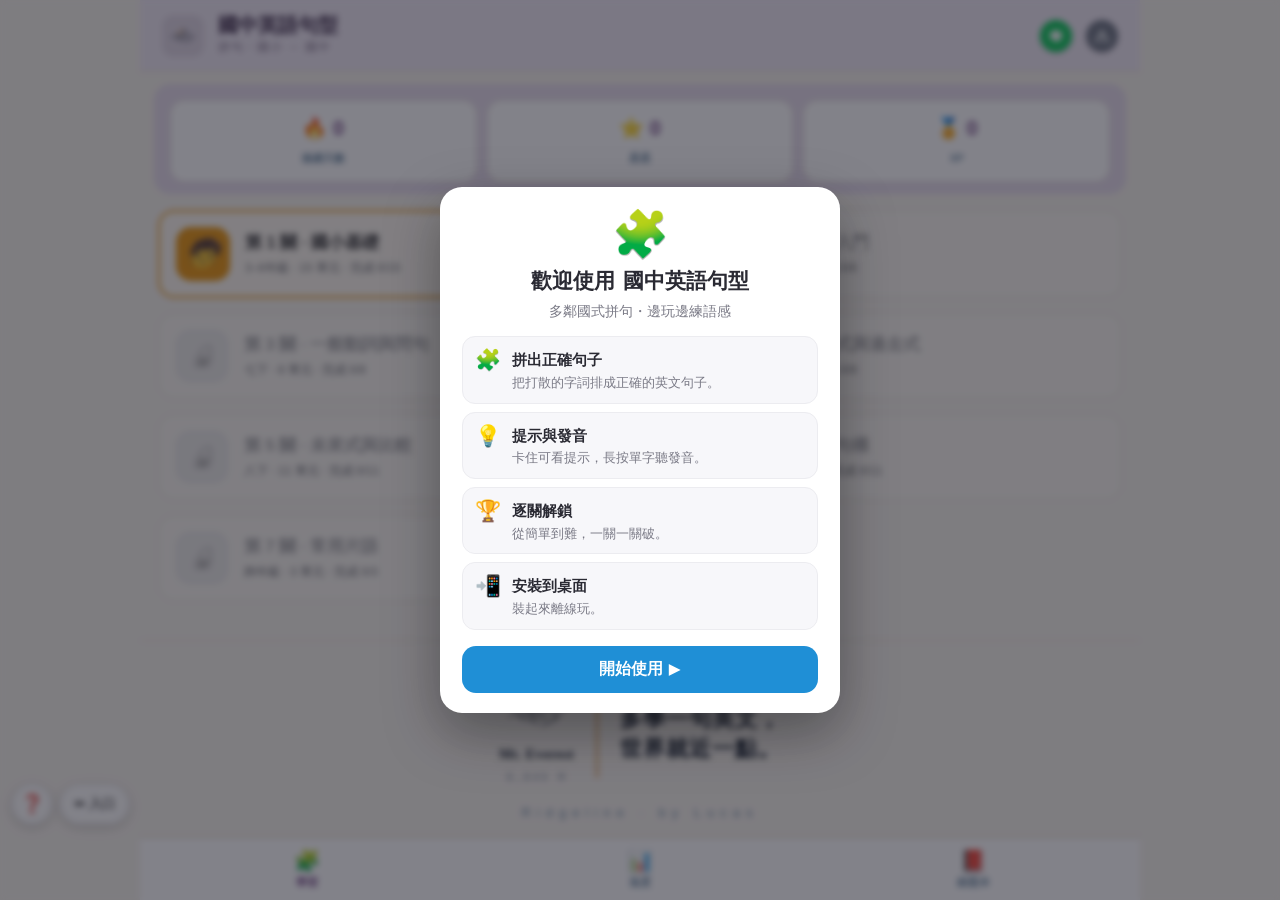
==== commit c54bcda2: "deploy 903_englishS from monorepo 06e46dccb3d6a643a384a2dd3a9d159efeecc9b4" ====
--- a/index.html
+++ b/index.html
@@ -24,7 +24,7 @@
 <link rel="manifest" href="manifest.json">
 <link rel="icon" href="favicon.svg" type="image/svg+xml">
 <link rel="stylesheet" href="ridgeline-ui.css">
-<link rel="apple-touch-icon" href="icon-192.png">
+<link rel="apple-touch-icon" href="apple-touch-icon.png">
 <meta name="apple-mobile-web-app-capable" content="yes">
 <meta name="mobile-web-app-capable" content="yes">
 <meta name="apple-mobile-web-app-status-bar-style" content="default">
@@ -955,6 +955,7 @@
   </div>
   <p class="rl-sig-by">Ridgeline · by Lucas</p>
   <p style="font-size:11px;line-height:1.7;color:var(--muted);max-width:640px;margin:14px auto 0">© 2026 Ridgeline · Ridgeline · by Lucas｜免費使用；著作權皆屬作者，未經同意請勿重製、散布或作商業用途。<br>⚠️ 免責聲明：本 App 之例句與翻譯僅供學習參考，力求正確但仍可能有誤，且不代表任何官方立場。</p>
+<!--RL_FEEDBACK_START--><p style="font-size:11.5px;color:var(--muted);opacity:.85;margin-top:10px">發現問題？<a href="mailto:weiwynn8899@gmail.com?subject=App%E5%95%8F%E9%A1%8C%E5%9B%9E%E5%A0%B1%EF%BC%8D903_englishS" style="color:inherit;text-decoration:underline">回報給開發者</a></p><!--RL_FEEDBACK_END-->
 </footer>
 <style>
 /* 簽名掛在分頁底：留出底部導覽列高度，避免被遮住 */
@@ -1090,5 +1091,152 @@
   var u=new URL(location.href);u.searchParams.delete('hub');
   history.replaceState(null,'',u.pathname+(u.search==='?'?'':u.search)+u.hash);} }catch(e){}
 })();</script>
+<!--LINE_SHARE_START-->
+<style>
+.lineShareFab{width:32px;height:32px;border-radius:50%;background:#06C755;border:none;
+  cursor:pointer;display:flex;align-items:center;justify-content:center;
+  padding:0;flex:0 0 auto;box-shadow:0 1px 3px rgba(0,0,0,.25)}
+.lineShareFab.lineShareFallback{position:absolute;top:50%;right:12px;transform:translateY(-50%);z-index:20}
+.lineShareFab:focus-visible{outline:2px solid #fff;outline-offset:2px}
+</style>
+<script>
+(function(){
+  var h = document.querySelector('header');
+  if(!h) return;
+  function isFlex(el){ var d = getComputedStyle(el).display; return d === 'flex' || d === 'inline-flex'; }
+  var row = null;
+  var candidates = [h];
+  for(var i=0;i<h.children.length;i++) candidates.push(h.children[i]);
+  for(var i=0;i<candidates.length;i++){
+    if(isFlex(candidates[i]) && candidates[i].children.length > 0){ row = candidates[i]; break; }
+  }
+  var btn = document.createElement('button');
+  btn.type = 'button';
+  btn.className = 'lineShareFab';
+  btn.setAttribute('aria-label','分享到LINE');
+  btn.title = '分享到LINE';
+  btn.innerHTML = '<svg viewBox="0 0 24 24" width="16" height="16" aria-hidden="true"><path fill="#fff" d="M12 3.5c-5.25 0-9.5 3.48-9.5 7.77 0 3.85 3.37 7.08 7.93 7.7.31.07.73.2.84.47.1.24.06.63.03.87l-.13.83c-.04.24-.19.95.83.52 1.02-.44 5.5-3.24 7.5-5.55A6.9 6.9 0 0 0 21.5 11.3c0-4.3-4.25-7.8-9.5-7.8Z"/></svg>';
+  btn.onclick = function(){
+    var lineUrl = "https://social-plugins.line.me/lineit/share?url="
+      + encodeURIComponent('https://fullmodel-star.github.io/englishS/') + "&text=" + encodeURIComponent('國中英語句型｜稜線');
+    window.open(lineUrl, "_blank", "noopener");
+  };
+  if(row){
+    row.appendChild(btn);
+  } else {
+    var cs = getComputedStyle(h);
+    if(cs.position === 'static') h.style.position = 'relative';
+    btn.className += ' lineShareFallback';
+    h.appendChild(btn);
+  }
+})();
+</script>
+<!--LINE_SHARE_END-->
+<!--REPORT_BTN_START-->
+<style>
+.reportFab{width:32px;height:32px;border-radius:50%;background:#6B7280;border:none;
+  cursor:pointer;display:flex;align-items:center;justify-content:center;
+  padding:0;flex:0 0 auto;box-shadow:0 1px 3px rgba(0,0,0,.25);text-decoration:none}
+.reportFab.reportFallback{position:fixed;top:12px;right:12px;z-index:9999}
+.reportFab:focus-visible{outline:2px solid #fff;outline-offset:2px}
+</style>
+<script>
+(function(){
+  if(document.querySelector('.reportFab')) return;
+  var h = document.querySelector('header');
+  function isFlex(el){ var d = getComputedStyle(el).display; return d === 'flex' || d === 'inline-flex'; }
+  var row = null;
+  if(h){
+    var candidates = [h];
+    for(var i=0;i<h.children.length;i++) candidates.push(h.children[i]);
+    for(var i=0;i<candidates.length;i++){
+      if(isFlex(candidates[i]) && candidates[i].children.length > 0){ row = candidates[i]; break; }
+    }
+  }
+  var a = document.createElement('a');
+  a.href = "mailto:weiwynn8899@gmail.com?subject=App%E5%95%8F%E9%A1%8C%E5%9B%9E%E5%A0%B1%EF%BC%8D903_englishS";
+  a.className = 'reportFab';
+  a.setAttribute('aria-label','回報問題給開發者');
+  a.title = '回報問題給開發者';
+  a.innerHTML = '<svg viewBox="0 0 24 24" width="16" height="16" aria-hidden="true"><path fill="#fff" d="M12 2 1 21h22L12 2Zm0 5.5 7.53 12.5H4.47L12 7.5ZM11 10v5h2v-5h-2Zm0 6.5v2h2v-2h-2Z"/></svg>';
+  if(row){
+    row.appendChild(a);
+  } else if(h){
+    var cs = getComputedStyle(h);
+    if(cs.position === 'static') h.style.position = 'relative';
+    a.className += ' reportFallback';
+    h.appendChild(a);
+  } else {
+    a.className += ' reportFallback';
+    document.body.appendChild(a);
+  }
+})();
+</script>
+<!--REPORT_BTN_END-->
+<!--RIDGELINE_INSTALL_START-->
+<div class="rdg-install" id="rdgInstall" style="display:none">
+  <button type="button" id="rdgInstallBtn">📲 安裝到桌面</button>
+</div>
+<div id="rdgIos"><div class="rdg-ios-box">
+  <div style="font-size:34px">📲</div>
+  <div style="font-weight:800;font-size:17px;margin:6px 0 4px">安裝到手機桌面</div>
+  <div style="font-size:13.5px;color:#666;line-height:1.7">
+    在 Safari 點下方的<b> 分享 </b><span style="font-size:16px">⬆️</span>，
+    往下找到並點<b>「加入主畫面」</b>，就能像一般 App 一樣從桌面開啟（可離線使用）。
+  </div>
+  <button type="button" id="rdgIosClose">知道了</button>
+</div></div>
+<style>
+/* v2026-08-24：品牌稽核抓到——這裡原本是青綠色漸層+陰影(#14B8A6/#0d9488)，
+   完全不在 ridgeline-tokens.json 色盤內，且違反 rules.no_gradient/no_shadow。
+   改成破曉金(#DE9A45)實色+深色文字；iOS「知道了」改岩藍(#2C4459)，避免
+   跟金色安裝鈕同框變成兩處金(no_second_gold)。這兩個值是字面量不是
+   var()——這支腳本套用到的 App 不保證都有定義 --warn/--ink2 這兩個
+   CSS 變數，字面量才能通用。 */
+.rdg-install{margin:0 auto 14px;max-width:340px;text-align:center}
+.rdg-install.rdg-fixed{position:fixed;left:50%;bottom:calc(env(safe-area-inset-bottom,0px) + 72px);
+  transform:translateX(-50%);z-index:99980;margin:0;width:auto}
+.rdg-install button{width:100%;border:0;border-radius:13px;padding:12px 20px;font-size:15px;font-weight:800;
+  cursor:pointer;background:#DE9A45;color:#2E1B06;
+  font-family:inherit;letter-spacing:1px}
+.rdg-install button:active{transform:translateY(1px)}
+#rdgIos{position:fixed;inset:0;z-index:100000;display:none;align-items:center;justify-content:center;
+  background:rgba(6,8,10,.6);-webkit-backdrop-filter:blur(4px);backdrop-filter:blur(4px);padding:22px}
+#rdgIos.open{display:flex}
+.rdg-ios-box{background:#fff;color:#222;max-width:330px;width:100%;border-radius:18px;padding:24px 22px 18px;
+  text-align:center;box-shadow:0 22px 60px rgba(0,0,0,.4);
+  font-family:-apple-system,BlinkMacSystemFont,"Segoe UI","Noto Sans TC","PingFang TC","Microsoft JhengHei",sans-serif}
+.rdg-ios-box #rdgIosClose{margin-top:16px;width:100%;border:0;border-radius:12px;padding:11px;font-size:14.5px;
+  font-weight:700;background:#2C4459;color:#fff;cursor:pointer}
+</style>
+<script>
+(function(){
+  var wrap=document.getElementById('rdgInstall'),btn=document.getElementById('rdgInstallBtn'),
+      ios=document.getElementById('rdgIos'),iosClose=document.getElementById('rdgIosClose');
+  if(!wrap||!btn)return;
+  var dp=null,want=false;
+  var standalone=(window.matchMedia&&matchMedia('(display-mode:standalone)').matches)||navigator.standalone===true;
+  var isIOS=/iphone|ipad|ipod/i.test(navigator.userAgent)||(navigator.platform==='MacIntel'&&navigator.maxTouchPoints>1);
+  function mount(){
+    var f=document.getElementById('rdgFoot');
+    if(f){ if(wrap.parentNode!==f) f.insertBefore(wrap,f.firstChild); wrap.classList.remove('rdg-fixed'); }
+    else { if(wrap.parentNode!==document.body) document.body.appendChild(wrap); wrap.classList.add('rdg-fixed'); }
+  }
+  function refresh(){ if(standalone){wrap.style.display='none';return;} if(want){ mount(); wrap.style.display='block'; } }
+  window.addEventListener('beforeinstallprompt',function(e){e.preventDefault();dp=e;want=true;refresh();});
+  window.addEventListener('appinstalled',function(){want=false;wrap.style.display='none';dp=null;});
+  btn.addEventListener('click',function(){
+    if(dp){ dp.prompt(); var c=dp.userChoice; dp=null; want=false;
+      function hide(){wrap.style.display='none';} if(c&&c.then){c.then(hide,hide);} else {hide();}
+    } else if(ios){ ios.classList.add('open'); }
+  });
+  iosClose&&iosClose.addEventListener('click',function(){ios.classList.remove('open');});
+  ios&&ios.addEventListener('click',function(e){if(e.target===ios)ios.classList.remove('open');});
+  if(isIOS){ want=true; }
+  function later(){ setTimeout(refresh,700); }
+  if(document.readyState==='complete') later(); else window.addEventListener('load',later);
+})();
+</script>
+<!--RIDGELINE_INSTALL_END-->
 </body>
 </html>
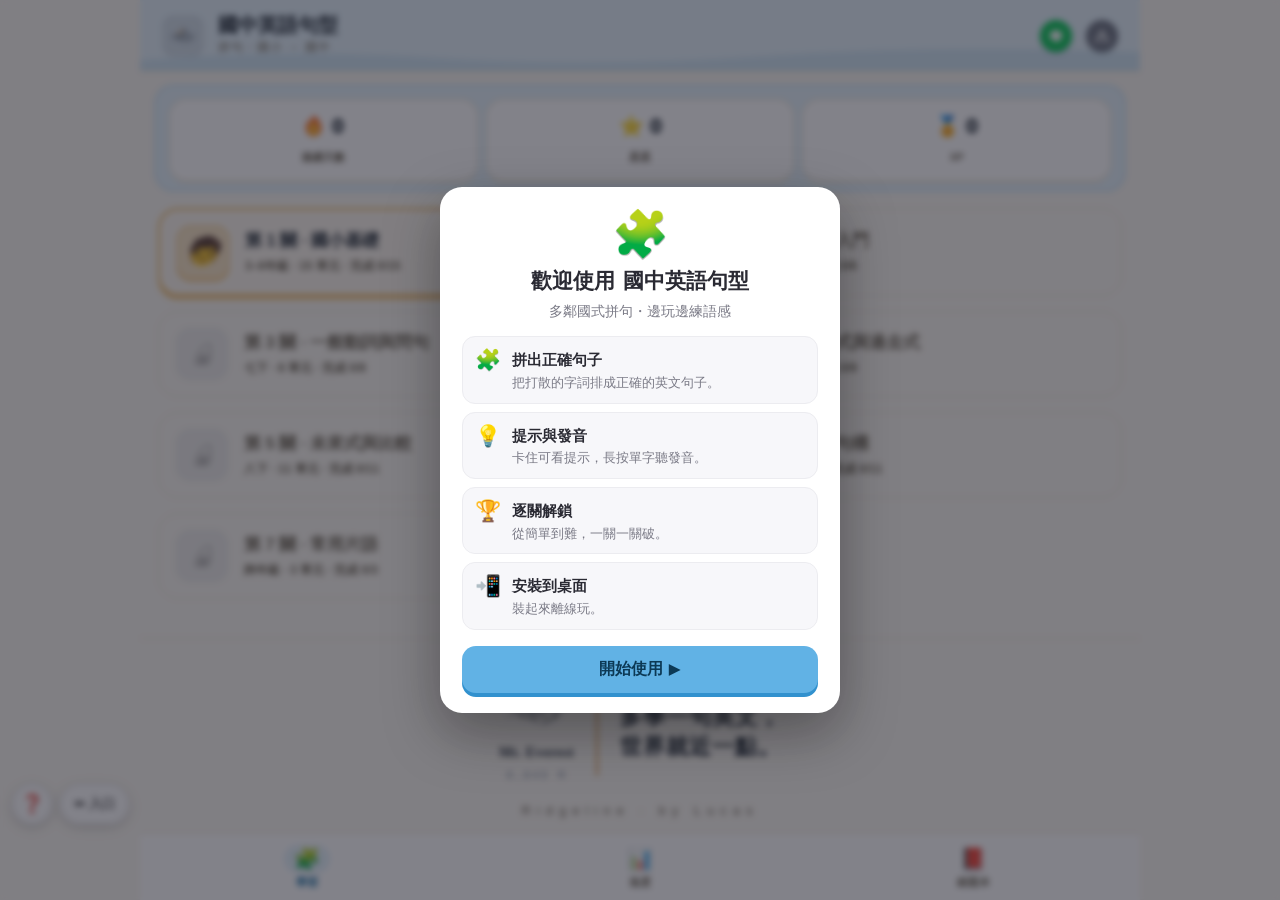
==== commit 78d7fed3: "deploy 903_englishS from monorepo de0a15960d21692afa6f6c5a63c243ca145854d7" ====
--- a/index.html
+++ b/index.html
@@ -250,6 +250,7 @@
 </style>
 <link rel="icon" type="image/png" sizes="192x192" href="icon-192.png">
 <link rel="icon" type="image/png" sizes="512x512" href="icon-512.png">
+<!--LIVELY_START--><link rel="stylesheet" href="lively-core.css"><link rel="stylesheet" href="lively-engine.css"><link rel="stylesheet" href="lively-theme.css"><!--LIVELY_END-->
 </head>
 <body>
 <div id="app" class="theme-plum">
@@ -1238,5 +1239,30 @@
 })();
 </script>
 <!--RIDGELINE_INSTALL_END-->
+<!--FAB_DODGE_START-->
+<style>
+/* 2026-10-01 上線前稽核修正：家族浮動鈕（❓／⬅入口／複習／安裝到桌面）在作答畫面讓位。
+   - 這些鈕來自 ENGWC／REVIEWUI／RIDGELINE_INSTALL 注入區塊，外加 App 自己的 #installBar，位置固定在左下／正中下方，
+     手機寬度會壓在題目、選項、提示／檢查列上。
+   - 作答中（#lesson 開啟）：置中的安裝鈕任何寬度都收起（桌機也會壓到最後一個選項）；
+     左下（與右下）浮動鈕只在內容貼到螢幕邊緣的寬度（寬度小於 960px）收起。離開作答立刻回來，功能不變。
+   - 非作答頁：內容底部多留浮動鈕高度，捲到底時頁尾免責聲明不再被蓋住。
+   不改注入器本體：packages/tooling 的注入樣板已落後各 App 手改版本，重跑會倒退其他修正。 */
+body:has(#lesson.screen.on) #installBar,
+body:has(#lesson.screen.on) .rdg-install.rdg-fixed{display:none!important}
+@media (max-width:959px){
+body:has(#lesson.screen.on) .engwc-help,
+body:has(#lesson.screen.on) .engwc-home,
+body:has(#lesson.screen.on) .rvc-fab{display:none!important}
+}
+#app .rl-signature{padding-bottom:calc(80px + env(safe-area-inset-bottom,0px))}
+body:has(.rvc-fab[style*="inline-flex"]) #app .rl-signature{padding-bottom:calc(128px + env(safe-area-inset-bottom,0px))}
+</style>
+<!--FAB_DODGE_END-->
+<!--LIVELY_JS_START-->
+<script src="lively-pre.js"></script>
+<script src="vendor/canvas-confetti/confetti.browser.js"></script>
+<script src="lively.js"></script>
+<!--LIVELY_JS_END-->
 </body>
 </html>
--- a/lively-core.css
+++ b/lively-core.css
@@ -0,0 +1,98 @@
+/* =====================================================================
+   活潑層 lively-core v1.0（2026-10-03，英語對外家族共用）
+   來源：packages/lively/lively-core.css（由 sync_lively.py 複製進各 App，請改來源再重跑）
+   三份檔案分工：
+     lively-core.css   全家族共用（字型、彩帶、連對提示、頁首、浮動鈕整理、動畫）
+     lively-engine.css 各群畫面結構的接法（vocab／conv／qbank…）
+     lively-theme.css  各支淺色色票（--lv-btn／--lv-ink／--lv-acc／--lv-soft／--lv-soft2），腳本依主題色算出
+   設計原則（老闆 2026-10-03）：米白為主、主色只用在重點、顏色不要太深 → 按鈕＝中淺色底＋同色相深色字。
+   品牌層（頁首山形 PNG＋App 名、頁尾簽名）不動。外部資源：Nunito（OFL-1.1）、Fluent Emoji（MIT）、canvas-confetti（ISC）。
+   退路：活潑層檔案沒載入時 App 回到原樣。
+   ===================================================================== */
+
+@font-face{font-family:"LvNum";font-style:normal;font-weight:800;font-display:swap;
+  src:url(vendor/nunito/nunito-latin-800-normal.woff2) format("woff2");unicode-range:U+0000-00FF}
+@font-face{font-family:"LvNum";font-style:normal;font-weight:900;font-display:swap;
+  src:url(vendor/nunito/nunito-latin-900-normal.woff2) format("woff2");unicode-range:U+0000-00FF}
+
+/* 語意色（全家族固定）：答對＝綠、答錯＝珊瑚紅、暖陽＝連續天數／星星 */
+:root{
+  --lv-ok:#1E7A4C;--lv-ok-k:#1E7A4C;--lv-ok-soft:#E3F4EA;--lv-ok-line:#7CC59E;
+  --lv-no:#B3261E;--lv-no-k:#C8372D;--lv-no-soft:#FCE6E2;--lv-no-line:#E79A90;
+  --lv-sun:#8A4B00;--lv-sun-soft:#FFF0D0;
+  --lv-paper:#FBF8F1;--lv-card:#FFFFFF;--lv-line:#ECE5D6;--lv-text:#1F2933;--lv-muted:#6B6352;
+}
+html[data-theme="dark"],html[data-theme="dark"] body{
+  --lv-ok:#6FD39C;--lv-ok-soft:#183427;--lv-ok-line:#2F6B4B;
+  --lv-no:#FF9A8F;--lv-no-soft:#3A1F1C;--lv-no-line:#7A3A33;
+  --lv-sun:#FFC960;--lv-sun-soft:#3A2C12;
+  --lv-paper:#14191E;--lv-card:#1C2228;--lv-line:#2A323A;--lv-text:#E8EDF1;--lv-muted:#9AA7B2;
+}
+/* 有些群組的深色模式直接跟系統（不設 data-theme），同一組值再給一次 */
+@media (prefers-color-scheme:dark){html:not([data-theme]),html:not([data-theme]) body{
+  --lv-ok:#6FD39C;--lv-ok-soft:#183427;--lv-ok-line:#2F6B4B;
+  --lv-no:#FF9A8F;--lv-no-soft:#3A1F1C;--lv-no-line:#7A3A33;
+  --lv-sun:#FFC960;--lv-sun-soft:#3A2C12;
+  --lv-paper:#14191E;--lv-card:#1C2228;--lv-line:#2A323A;--lv-text:#E8EDF1;--lv-muted:#9AA7B2;
+}}
+
+/* ---------- 頁首：淡主色底＋山丘剪影（山形 PNG 與 App 名不動） ---------- */
+.rl-appbar{position:relative;overflow:hidden;background:var(--lv-soft)!important;--on:var(--lv-text);color:var(--lv-text)}
+.rl-appbar::after{content:"";position:absolute;left:0;right:0;bottom:0;height:30px;pointer-events:none;background:var(--lv-soft2);opacity:.75;
+  -webkit-mask:url("data:image/svg+xml,%3Csvg xmlns='http://www.w3.org/2000/svg' viewBox='0 0 400 60' preserveAspectRatio='none'%3E%3Cpath d='M0 60 L0 38 Q60 14 120 34 T250 30 T400 22 L400 60Z'/%3E%3C/svg%3E") bottom/100% 100% no-repeat;
+          mask:url("data:image/svg+xml,%3Csvg xmlns='http://www.w3.org/2000/svg' viewBox='0 0 400 60' preserveAspectRatio='none'%3E%3Cpath d='M0 60 L0 38 Q60 14 120 34 T250 30 T400 22 L400 60Z'/%3E%3C/svg%3E") bottom/100% 100% no-repeat}
+.rl-appbar > *{position:relative;z-index:1}
+/* 副標原本是 62% 透明字，淡底上只有約 4.1 → 改實色灰 */
+.rl-appbar .rl-sub{color:var(--lv-muted)}
+/* 深色：頁首／頁尾山形換同資料夾的官方白色版（901 起的做法；不重新上色、只換官方檔） */
+html[data-theme="dark"] .rl-appbar img.rl-glyph,html[data-theme="dark"] .rl-signature img.rl-sig-glyph{content:url(rl-mark-everest-white.png)}
+@media (prefers-color-scheme:dark){html:not([data-theme]) .rl-appbar img.rl-glyph,html:not([data-theme]) .rl-signature img.rl-sig-glyph{content:url(rl-mark-everest-white.png)}}
+
+/* 家族「安裝到桌面」按鈕（原本用品牌層破曉金 #DE9A45；品牌規範：品牌層的金不拿去做按鈕）→ 各支按鈕色 */
+#rdgInstallBtn{background:var(--lv-btn)!important;color:var(--lv-ink)!important;border:0!important;box-shadow:0 4px 0 var(--lv-btn-d)!important}
+/* 家族「📝 我的複習」浮動鈕與面板主按鈕（rvc 模組原本深紫）→ 收進色系 */
+.rvc-fab,.rvc-primary{background:var(--lv-btn)!important;color:var(--lv-ink)!important;border-color:transparent!important;box-shadow:0 4px 0 var(--lv-btn-d)!important}
+
+/* ---------- Fluent Emoji 圖示 ---------- */
+.lv-ico{width:28px;height:28px;display:block}
+.lv-ico-sm{width:24px;height:24px;display:block}
+.lv-ico-inline{width:1.2em;height:1.2em;vertical-align:-.22em;display:inline-block}
+
+/* ---------- 新手第一步卡（有接的 engine 才會出現） ---------- */
+.lv-hero{margin-top:14px;padding:20px 18px 18px;border-radius:24px;background:linear-gradient(160deg,var(--lv-soft) 0%,var(--lv-sun-soft) 100%);box-shadow:0 0 0 1.5px var(--lv-line);text-align:center;color:var(--lv-text)}
+.lv-hero .lv-hero-ico{width:64px;height:64px;margin:0 auto 6px;display:block}
+.lv-hero h3{font-size:20px;font-weight:900;margin:2px 0 4px}
+.lv-hero p{margin:0 0 14px;font-size:14px;color:var(--lv-muted)}
+.lv-hero .lv-steps{display:flex;justify-content:center;gap:6px;margin:0 0 14px;font-size:12.5px;font-weight:700;flex-wrap:wrap}
+.lv-hero .lv-steps span{background:var(--lv-card);border-radius:20px;padding:4px 10px;box-shadow:0 0 0 1px var(--lv-line)}
+.lv-hero .lv-go{display:block;width:100%;border:0;border-radius:18px;padding:15px;font:inherit;font-size:18px;font-weight:800;cursor:pointer;
+  background:var(--lv-btn);color:var(--lv-ink);box-shadow:0 5px 0 var(--lv-btn-d)}
+.lv-hero .lv-go:active{transform:translateY(4px);box-shadow:0 1px 0 var(--lv-btn-d)}
+
+/* ---------- 答對／答錯回饋 ---------- */
+.lv-combo{position:fixed;left:50%;top:30%;z-index:2147483100;transform:translate(-50%,0);pointer-events:none;
+  background:linear-gradient(90deg,#D9480F,#E8590C);color:#fff;/* 白字 ≥3.58（22px 粗體＝大字門檻 3） */
+  font-weight:900;font-size:22px;padding:10px 22px;border-radius:30px;box-shadow:0 8px 24px rgba(217,72,15,.35);
+  font-family:"LvNum",system-ui,"PingFang TC","Microsoft JhengHei",sans-serif;white-space:nowrap}
+#lvConfetti{position:fixed;inset:0;width:100%;height:100%;pointer-events:none;z-index:2147483000}
+
+@media (prefers-reduced-motion:no-preference){
+  .lv-pop{animation:lvPop .42s cubic-bezier(.3,1.6,.5,1)}
+  .lv-shake{animation:lvShake .4s ease}
+  .lv-combo{animation:lvCombo 1.2s ease forwards}
+  .lv-hero .lv-hero-ico{animation:lvBob 2.4s ease-in-out infinite}
+  .lv-flame{animation:lvFlame 1.6s ease-in-out infinite;transform-origin:50% 90%}
+  .lv-bump{animation:lvPop .5s cubic-bezier(.3,1.6,.5,1)}
+}
+@keyframes lvPop{0%{transform:scale(1)}40%{transform:scale(1.07)}100%{transform:scale(1)}}
+@keyframes lvShake{0%,100%{transform:translateX(0)}20%{transform:translateX(-7px)}40%{transform:translateX(6px)}60%{transform:translateX(-4px)}80%{transform:translateX(3px)}}
+@keyframes lvCombo{0%{opacity:0;transform:translate(-50%,16px) scale(.7)}18%{opacity:1;transform:translate(-50%,0) scale(1.08)}30%{transform:translate(-50%,0) scale(1)}80%{opacity:1}100%{opacity:0;transform:translate(-50%,-26px)}}
+@keyframes lvBob{0%,100%{transform:translateY(0) rotate(-3deg)}50%{transform:translateY(-6px) rotate(3deg)}}
+@keyframes lvFlame{0%,100%{transform:scale(1) rotate(-4deg)}50%{transform:scale(1.15) rotate(4deg)}}
+
+/* ---------- 浮動鈕整理（家族共用模組 engwc／rvc／rdgInstall） ---------- */
+body.lv-has-installbar #rdgInstall{display:none!important}
+body:has(.engwc-ov.show) #onboardOverlay{visibility:hidden}
+body:has(.overlay.show) .engwc-help,body:has(.overlay.show) .engwc-home,body:has(.overlay.show) .rvc-fab,body:has(.overlay.show) #rdgInstall,
+body:has(.sheet-bg.show) .engwc-help,body:has(.sheet-bg.show) .engwc-home,body:has(.sheet-bg.show) .rvc-fab,body:has(.sheet-bg.show) #rdgInstall{display:none!important}
+.engwc-start{background:var(--lv-btn)!important;color:var(--lv-ink)!important;box-shadow:0 4px 0 var(--lv-btn-d)}
--- a/lively-engine.css
+++ b/lively-engine.css
@@ -0,0 +1,148 @@
+/* 活潑層 engine：pinju（903 英語拼句，多鄰國式拼句）
+   來源：packages/lively/engines/pinju.css → 903 的 lively-engine.css
+   原本：白底＋梅紫品牌色＋多鄰國飽和綠／紅／金，沒有深色模式（只有 --line 跟系統變深）。
+   現在：米白＋淺主色；正解＝家族綠、答錯＝珊瑚紅、提示／錯位＝暖金（語意保留）；深色跟系統。
+   多鄰國的「厚度」保留：詞塊、按鈕、關卡卡片都有底部厚邊。
+   選擇器前綴 html:not([data-lv-off])：權重要壓過 App 的 :root 變數與 #app.theme-plum。 */
+
+/* ---------- 把 App 原本的變數接到色票 ---------- */
+html:not([data-lv-off]),html:not([data-lv-off]) body,html:not([data-lv-off]) #app{
+  --bg:var(--lv-paper); --surface:var(--lv-card); --ink:var(--lv-text); --muted:var(--lv-muted); --sub:var(--lv-text);
+  --line:var(--lv-line); --gray:var(--lv-line); --gray-d:var(--lv-muted);
+  --brand:var(--lv-acc); --brand-d:var(--lv-acc); --accent:var(--lv-acc); --tint:var(--lv-soft);
+  --green:var(--lv-ok-k); --green-d:var(--lv-ok); --green-l:var(--lv-ok-soft);
+  --red:var(--lv-no); --blue:var(--lv-btn);   /* 紅字也會出現在淡紅面板上，用較深的 --lv-no（≥4.5） */
+  --gold:#E3A21A;                     /* 星星／提示框的暖金（裝飾用，不承載文字） */
+  --pj-mixk:#10161C;                  /* 關卡色調深當文字用：淺色往黑混、深色往白混 */
+  --pj-tile-d:color-mix(in srgb,var(--lv-line) 62%,var(--lv-muted));
+}
+@media (prefers-color-scheme:dark){
+  html:not([data-lv-off]):not([data-theme]),html:not([data-lv-off]):not([data-theme]) body,html:not([data-lv-off]):not([data-theme]) #app{
+    --pj-mixk:#FFFFFF; --red:var(--lv-no); --pj-tile-d:color-mix(in srgb,var(--lv-line) 55%,#000);
+  }
+}
+html[data-theme="dark"],html[data-theme="dark"] body,html[data-theme="dark"] #app{
+  --pj-mixk:#FFFFFF; --red:var(--lv-no); --pj-tile-d:color-mix(in srgb,var(--lv-line) 55%,#000);
+}
+html,body{background:var(--lv-paper)}
+body{color:var(--lv-text)}
+/* 頁首副標：ridgeline-ui 用 62% 透明的字，在淡主色底上只有 4.1 → 改實色 muted（只改顏色，不改內容） */
+.rl-appbar .rl-sub{color:var(--lv-muted)}
+
+/* 數字、英文詞塊用圓體（Nunito 只含拉丁字，中文自動退回系統字） */
+.hero .stats .st b,.kpi b,.big-ring i b,#done .stat b,.hearts,.mist-hero .n,.tile,#sheetSol b,.mi .en,.badge[data-n]::after{
+  font-family:"LvNum",-apple-system,"Segoe UI",system-ui,"PingFang TC","Microsoft JhengHei",sans-serif}
+
+/* ---------- 首頁：統計＋關卡卡片 ---------- */
+.hero{background:var(--lv-soft);border-radius:20px;box-shadow:inset 0 0 0 1.5px var(--lv-soft2)}
+.hero .stats .st{background:var(--lv-card);border:0;border-radius:16px;box-shadow:0 0 0 1.5px var(--lv-line),0 3px 0 var(--lv-line)}
+.hero .stats .st b{color:var(--lv-text);font-weight:900}
+.hero .stats .st small,.kpi small,#done .stat small{color:var(--lv-muted)}
+.hdr h1{color:var(--lv-text)}
+.card{background:var(--lv-card);border:1.5px solid color-mix(in srgb,var(--c) 28%,var(--lv-line));
+  box-shadow:0 4px 0 color-mix(in srgb,var(--c) 22%,var(--lv-line));border-radius:20px}
+.card:active{transform:translateY(3px);box-shadow:0 1px 0 color-mix(in srgb,var(--c) 22%,var(--lv-line))}
+.card.cur{border:2px solid color-mix(in srgb,var(--c) 70%,var(--lv-card));background:color-mix(in srgb,var(--c) 7%,var(--lv-card));
+  box-shadow:0 4px 0 color-mix(in srgb,var(--c) 45%,var(--lv-card))}
+.card.lockcard{background:transparent;border-color:var(--lv-line);box-shadow:none}
+.ring,.unode .udot{background:color-mix(in srgb,var(--c) 24%,var(--lv-card));color:var(--lv-text);
+  box-shadow:inset 0 0 0 2px color-mix(in srgb,var(--c) 38%,var(--lv-card)),0 3px 0 color-mix(in srgb,var(--c) 45%,var(--lv-card))}
+.card.lockcard .ring,.unode.lock .udot{background:var(--lv-line);box-shadow:none}
+.card .info b{color:var(--lv-text)}
+.card .info small,.unode .ulab small{color:var(--lv-muted)}
+.card.lockcard .info b,.unode.lock .ulab b{color:var(--lv-muted)}
+.card .arw{color:color-mix(in srgb,var(--c) 60%,var(--pj-mixk))}
+
+/* ---------- 單元路徑 ---------- */
+.backbar span[style]{color:var(--lv-text)!important}
+.backbar button{color:var(--lv-muted)}
+.unode{background:var(--lv-card);border:1.5px solid var(--lv-line);border-radius:18px;box-shadow:0 3px 0 var(--lv-line)}
+.unode.cur{border:2px solid color-mix(in srgb,var(--c) 70%,var(--lv-card));box-shadow:0 4px 0 color-mix(in srgb,var(--c) 45%,var(--lv-card))}
+.unode.lock{background:transparent;box-shadow:none}
+.unode .ust .st-go{background:color-mix(in srgb,var(--c) 22%,var(--lv-card));color:color-mix(in srgb,var(--c) 42%,var(--pj-mixk));
+  box-shadow:0 0 0 1.5px color-mix(in srgb,var(--c) 40%,var(--lv-card)),0 3px 0 color-mix(in srgb,var(--c) 40%,var(--lv-card))}
+.unode .ust .st-lock{color:var(--lv-muted);opacity:.6}
+
+/* ---------- 進度 ---------- */
+.big-ring{background:conic-gradient(var(--lv-btn) var(--p),var(--lv-line) 0)}
+.big-ring i{background:var(--lv-card)}
+.big-ring i b{color:var(--lv-acc)}
+.kpi{background:var(--lv-card);border:2px solid var(--lv-line);border-bottom-width:4px;border-radius:16px}
+.prow{background:var(--lv-card);border:1.5px solid var(--lv-line);border-radius:16px}
+.prow .tb{background:var(--lv-line)}
+.sec-t{color:var(--lv-text)}
+
+/* ---------- 錯題本 ---------- */
+.mi{background:var(--lv-card);border:2px solid var(--lv-line);border-radius:14px}
+.mi .en{color:var(--lv-muted)}
+.mi .box{background:var(--lv-sun-soft);color:var(--lv-sun)}
+
+/* ---------- 作答 ---------- */
+.bar{background:var(--lv-line)}
+.bar>i{background:var(--lv-btn)}
+.qhint{color:var(--lv-muted)}
+.lchip{background:var(--lv-card);border-color:var(--lv-btn);color:var(--lv-acc)}
+.lchip.on{background:var(--lv-btn);border-color:var(--lv-btn);color:var(--lv-ink)}
+.spk-btn{background:var(--lv-btn);border-color:var(--lv-btn);border-bottom-color:var(--lv-btn-d);color:var(--lv-ink)}
+.answer{border-color:var(--lv-soft2);background:color-mix(in srgb,var(--lv-soft) 55%,var(--lv-card))}
+.answer:empty::before{color:var(--lv-muted)}
+.tile{background:var(--lv-card);color:var(--lv-text);border-color:var(--lv-line);border-bottom-color:var(--pj-tile-d);font-weight:800}
+.tile.hole{background:var(--lv-line);border-color:var(--lv-line);color:transparent}
+.tile.punc{color:var(--lv-muted)}
+.answer .tile{border-color:var(--lv-btn);border-bottom-color:var(--lv-btn-d);background:var(--lv-soft);color:var(--lv-acc)}
+/* 錯位（第一個排錯的詞塊）＝珊瑚紅 */
+.tile.bad{border-color:var(--lv-no-k)!important;background:var(--lv-no-soft)!important;color:var(--lv-no)!important}
+/* 答對：答案列詞塊整排轉綠 */
+#lesson:has(.sheet.ok.show) .answer .tile{border-color:var(--lv-ok-line);border-bottom-color:var(--lv-ok-k);background:var(--lv-ok-soft);color:var(--lv-ok)}
+/* 提示閃爍＝暖金 */
+.tile.glow{border-color:var(--gold);border-bottom-color:#C98A0A;background:var(--lv-sun-soft);color:var(--lv-sun)}
+
+/* 按鈕：中淺色底＋深色字、底部厚邊 */
+.btn{background:var(--lv-line);color:var(--lv-muted);border-bottom:5px solid var(--pj-tile-d);border-radius:18px}
+.btn.go{background:var(--lv-btn);color:var(--lv-ink);border-bottom-color:var(--lv-btn-d)}
+.btn.hint{background:var(--lv-card);color:var(--lv-sun);border:2px solid var(--gold);border-bottom:5px solid #C98A0A}
+/* 結果面板：答對綠、答錯珊瑚紅（按鈕跟著面板語意色） */
+.sheet.ok{background:var(--lv-ok-soft);box-shadow:0 -2px 0 var(--lv-ok-line)}
+.sheet.no{background:var(--lv-no-soft);box-shadow:0 -2px 0 var(--lv-no-line)}
+.sheet.ok .hd{color:var(--lv-ok)}
+.sheet.no .hd{color:var(--lv-no)}
+.sheet .sol{color:var(--lv-text)}
+.sheet.ok .btn.go{background:#7DD3A0;color:#0B3B22;border-bottom-color:#4FAF78}
+.sheet.no .btn.go{background:#F3A497;color:#5A130E;border-bottom-color:#D9776A}
+.sheet .hd .lv-pj-mark{display:inline-block}   /* 活潑層彈跳／搖晃掛在這個標記上（transform 對 inline 無效） */
+.hearts{color:var(--red)}
+
+/* ---------- 完成 ---------- */
+#done h2{color:var(--lv-text)}
+#done .stat div{background:var(--lv-card);border:2px solid var(--lv-line);border-bottom-width:4px}
+
+/* ---------- 底部選單 ---------- */
+nav{background:var(--lv-card);border-top:1.5px solid var(--lv-line)}
+nav button{color:var(--lv-muted)}
+nav button .ni{display:flex;align-items:center;justify-content:center;width:46px;height:28px;border-radius:14px;transition:background .2s}
+nav button.act{color:var(--lv-acc)}
+nav button.act .ni{background:var(--lv-soft)}
+.badge[data-n]:not([data-n="0"])::after{background:var(--lv-no-k);color:#fff}
+
+/* ---------- 彈窗、安裝列 ---------- */
+.modal{background:var(--lv-card);color:var(--lv-text);border-color:var(--lv-line)}
+.modal .m-msg{color:var(--lv-muted)}
+.modal .btn:not(.go){background:var(--lv-card)!important;color:var(--lv-text)!important;border:1.5px solid var(--lv-line)!important;border-bottom:5px solid var(--lv-line)!important}
+#installBar .install-btn{background:var(--lv-btn);color:var(--lv-ink);box-shadow:0 4px 0 var(--lv-btn-d)}
+#installBar .install-btn.sec{background:var(--lv-soft);color:var(--lv-acc);box-shadow:0 0 0 1.5px var(--lv-soft2),0 4px 0 var(--lv-soft2)}
+#installBar .install-tip{background:var(--lv-sun-soft);border-color:var(--lv-line);color:var(--lv-text)}
+#installBar .install-x{color:var(--lv-acc)}
+
+/* ---------- 品牌層：深色時山形換同資料夾的白色版（同 901 作法，不改內容） ---------- */
+@media (prefers-color-scheme:dark){
+  html:not([data-theme]) .rl-appbar img.rl-glyph,html:not([data-theme]) .rl-signature img.rl-sig-glyph{content:url(rl-mark-everest-white.png)}
+}
+html[data-theme="dark"] .rl-appbar img.rl-glyph,html[data-theme="dark"] .rl-signature img.rl-sig-glyph{content:url(rl-mark-everest-white.png)}
+
+/* 主按鈕與目前關卡輕呼吸 */
+@media (prefers-reduced-motion:no-preference){
+  .check .btn.go:not(:disabled){animation:lvBreath 2.8s ease-in-out infinite}
+  .check .btn.go:active{animation:none}
+  nav button.act .ni{animation:lvPop .4s cubic-bezier(.3,1.6,.5,1)}
+}
+@keyframes lvBreath{0%,100%{box-shadow:0 0 0 0 transparent}50%{box-shadow:0 0 0 7px color-mix(in srgb,var(--lv-btn) 24%,transparent)}}
--- a/lively-theme.css
+++ b/lively-theme.css
@@ -0,0 +1,14 @@
+/* 由 packages/lively/sync_lively.py 產生，請勿手改（改 apps.json 再重跑）。
+   903_englishS｜主題色相來源 #1f8fd6｜engine=pinju｜level=full */
+:root{--lv-engine:pinju;--lv-level:full}
+html:not([data-theme="dark"]),html:not([data-theme="dark"]) body{
+  --lv-btn:#61B2E5;--lv-btn-d:#3191CE;--lv-ink:#0C3955;--lv-acc:#1A6EA2;
+  --lv-soft:#E4F2FB;--lv-soft2:#C7E0F0;
+}
+html[data-theme="dark"],html[data-theme="dark"] body{
+  --lv-btn:#61B2E5;--lv-btn-d:#3191CE;--lv-ink:#0C3955;--lv-acc:#50A9E2;
+  --lv-soft:#253641;--lv-soft2:#375162;
+}
+@media (prefers-color-scheme:dark){html:not([data-theme]),html:not([data-theme]) body{
+  --lv-acc:#50A9E2;--lv-soft:#253641;--lv-soft2:#375162;
+}}
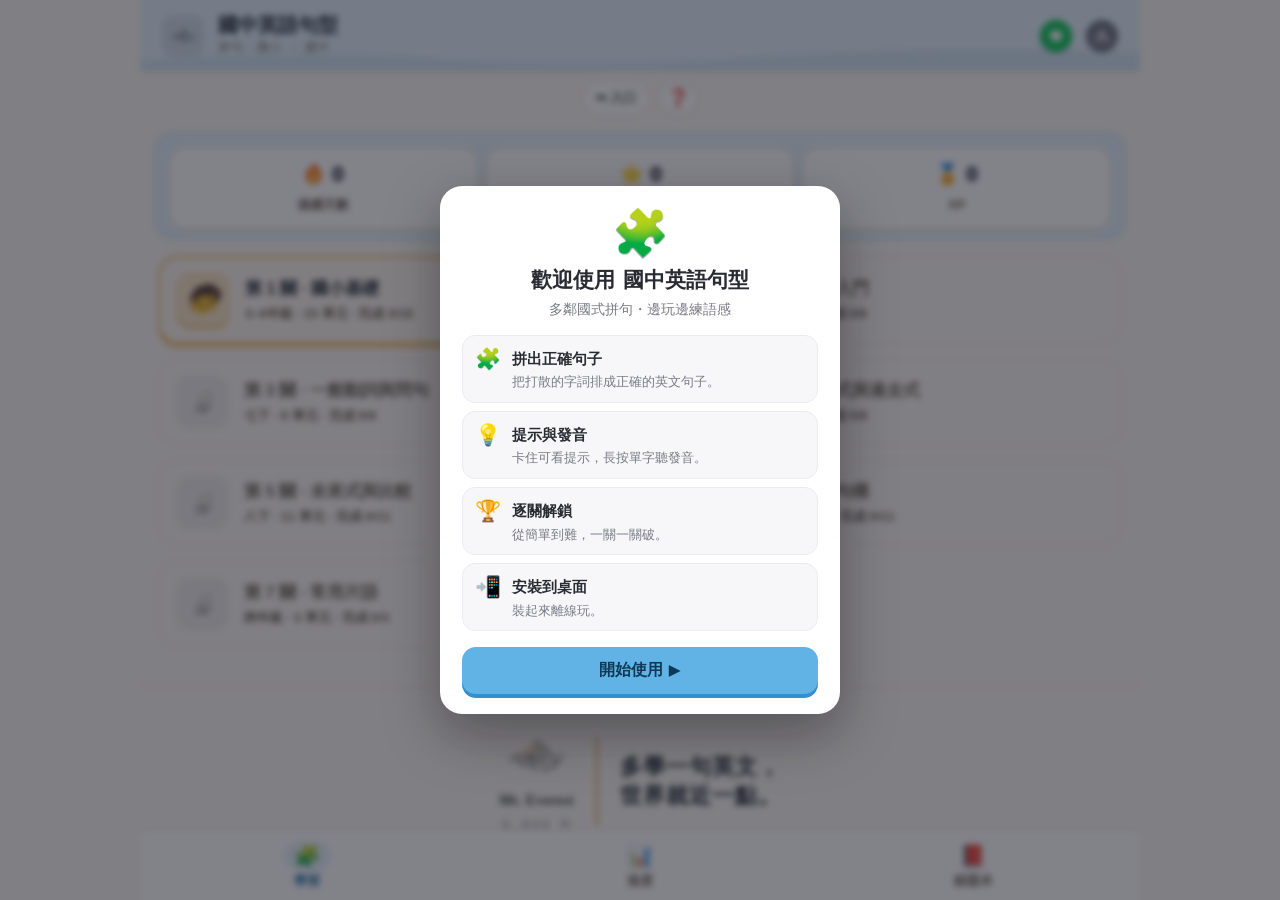
==== commit 25878525: "deploy 903_englishS from monorepo bc2cf62d33cb0a74514c02698b18897e5eb36b42" ====
--- a/index.html
+++ b/index.html
@@ -52,7 +52,7 @@
   .pad{padding:16px 18px 24px}
   .hdr{text-align:center;padding:20px 18px 6px}
   .hdr h1{font-size:24px;margin:0;color:var(--brand);letter-spacing:.5px}
-  .hdr p{margin:5px 0 0;color:var(--gray-d);font-size:12.5px}
+  .hdr p{margin:5px 0 0;color:var(--gray-d);font-size:13px}
   .hero{margin:12px 14px 8px;border-radius:16px;padding:14px 16px 12px;color:var(--ink);text-align:center;
     background:var(--tint)}
   .hero h1{display:none}
@@ -61,7 +61,7 @@
   .hero .stats .st{flex:1;background:#fff;border-radius:14px;padding:11px 4px;
     border:1px solid var(--line)}
   .hero .stats .st b{display:block;font-size:20px;font-weight:900;color:var(--brand)}
-  .hero .stats .st small{font-size:10.5px;color:var(--gray-d);font-weight:600}
+  .hero .stats .st small{font-size:13px;color:var(--gray-d);font-weight:600}
 
   /* ---- stage cards ---- */
   .card{position:relative;display:flex;align-items:center;gap:15px;border-radius:16px;padding:15px 16px;
@@ -77,7 +77,7 @@
   .card .info{flex:1;min-width:0}
   .card .info b{font-size:16.5px;display:block;font-weight:800;color:#363636}
   .card.lockcard .info b{color:#a2a2a2}
-  .card .info small{font-size:12px;display:block;margin-top:3px;font-weight:600;color:#9c9c9c}
+  .card .info small{font-size:13px;display:block;margin-top:3px;font-weight:600;color:#9c9c9c}
   .card .arw{font-size:24px;font-weight:800;color:var(--c)}
 
   /* ---- unit path ---- */
@@ -96,10 +96,10 @@
   .unode .ulab{flex:1;min-width:0}
   .unode .ulab b{font-size:15.5px;font-weight:800;display:block}
   .unode.lock .ulab b{color:#a6a6a6}
-  .unode .ulab small{color:#707070;font-size:12px;display:block;margin-top:3px}
+  .unode .ulab small{color:#707070;font-size:13px;display:block;margin-top:3px}
   .unode .ust{flex:none;font-weight:800}
   .unode .ust .st-star{color:var(--gold);letter-spacing:1px;font-size:14px}
-  .unode .ust .st-go{background:var(--c);color:#fff;border-radius:12px;padding:6px 15px;font-size:12.5px}
+  .unode .ust .st-go{background:var(--c);color:#fff;border-radius:12px;padding:6px 15px;font-size:13px}
   .unode .ust .st-lock{color:#d2d2d2;font-size:20px}
 
   /* ---- progress dashboard ---- */
@@ -107,11 +107,11 @@
     background:conic-gradient(var(--brand) var(--p),var(--gray) 0)}
   .big-ring i{width:104px;height:104px;border-radius:50%;background:#fff;display:grid;place-items:center;
     flex-direction:column;font-style:normal;text-align:center}
-  .big-ring i b{font-size:28px;color:var(--brand)} .big-ring i small{color:var(--gray-d);font-size:12px}
+  .big-ring i b{font-size:28px;color:var(--brand)} .big-ring i small{color:var(--gray-d);font-size:13px}
   .kpis{display:flex;gap:10px;margin:14px 0}
   .kpi{flex:1;background:#fff;border:2px solid var(--gray);border-bottom-width:4px;border-radius:14px;
     padding:12px 6px;text-align:center}
-  .kpi b{display:block;font-size:22px} .kpi small{color:var(--gray-d);font-size:11.5px}
+  .kpi b{display:block;font-size:22px} .kpi small{color:var(--gray-d);font-size:13px}
   .sec-t{font-weight:800;margin:18px 0 8px;font-size:15px}
   .prow{background:#fff;border:1px solid var(--line);border-radius:14px;padding:12px 14px;margin-bottom:11px}
   .prow .pr-top{display:flex;justify-content:space-between;align-items:center;margin-bottom:8px}
@@ -126,7 +126,7 @@
   .mi{background:#fff;border:2px solid var(--gray);border-radius:12px;padding:10px 12px;margin-bottom:8px}
   .mi .zh{font-weight:700;font-size:15px}
   .mi .en{color:#6b6b6b;font-size:13.5px;margin-top:3px}
-  .mi .box{float:right;font-size:11px;color:#fff;background:var(--gold);border-radius:8px;padding:2px 7px;font-weight:700}
+  .mi .box{float:right;font-size:13px;color:#fff;background:var(--gold);border-radius:8px;padding:2px 7px;font-weight:700}
   .empty{text-align:center;color:var(--gray-d);padding:50px 20px;font-size:14px;line-height:1.8}
 
   /* ---- lesson ---- */
@@ -141,7 +141,7 @@
   .qright{display:flex;flex-direction:column;flex:1;min-height:0}
   .qhint{display:flex;align-items:center;gap:8px;font-size:13px;color:var(--gray-d);margin-bottom:8px}
   .lchip{margin-left:auto;border:2px solid var(--blue);color:var(--blue);border-radius:20px;
-    padding:3px 10px;font-size:12px;font-weight:700;cursor:pointer;background:#fff}
+    padding:3px 10px;font-size:13px;font-weight:700;cursor:pointer;background:#fff}
   .lchip.on{background:var(--blue);color:#fff}
   .speak{display:flex;align-items:center;gap:14px;margin-bottom:8px}
   .spk-btn{width:60px;height:60px;border-radius:16px;border:2px solid var(--blue);border-bottom-width:5px;
@@ -187,12 +187,12 @@
   nav{display:flex;border-top:2px solid var(--gray);background:#fff}
   nav.hide{display:none}
   nav button{flex:1;background:none;border:none;padding:11px 0 10px;cursor:pointer;color:var(--gray-d);
-    font-size:11px;font-weight:700;display:flex;flex-direction:column;align-items:center;gap:2px}
+    font-size:13px;font-weight:700;display:flex;flex-direction:column;align-items:center;gap:2px}
   nav button .ni{font-size:21px}
   nav button.act{color:var(--brand)}
   .badge{position:relative}
   .badge[data-n]:not([data-n="0"])::after{content:attr(data-n);position:absolute;top:-3px;right:50%;
-    transform:translateX(18px);background:var(--red);color:#fff;font-size:10px;border-radius:9px;padding:0 5px;font-weight:800}
+    transform:translateX(18px);background:var(--red);color:#fff;font-size:13px;border-radius:9px;padding:0 5px;font-weight:800}
 
   /* 題目 emoji 輔助 */
   .qemoji{font-size:44px;text-align:center;line-height:1;margin-bottom:6px;min-height:0}
@@ -564,7 +564,7 @@
       xp+=3;
       s.className="sheet ok show";
       $("#sheetHd").innerHTML="✅ 完成（靠提示）· +3 XP";
-      $("#sheetSol").innerHTML=`<b>${pretty(q.t)}</b><div style="color:var(--gray-d);font-size:12px;margin-top:5px;line-height:1.5">💡 這題有用提示，先收進錯題本；之後自己拼對一次才算真的學會囉！</div>`;
+      $("#sheetSol").innerHTML=`<b>${pretty(q.t)}</b><div style="color:var(--gray-d);font-size:13px;margin-top:5px;line-height:1.5">💡 這題有用提示，先收進錯題本；之後自己拼對一次才算真的學會囉！</div>`;
       speakCur();
     }else{
       correct++;xp+=10;
@@ -586,7 +586,7 @@
     $("#answer").classList.add("shake");setTimeout(()=>$("#answer").classList.remove("shake"),350);
     s.className="sheet no show";
     $("#sheetHd").innerHTML="❌ 正確答案是";
-    const tip=badIdx>=0?`<div style="color:var(--red);font-size:12.5px;margin-top:5px">💡 第 ${badIdx+1} 個位置開始不對，紅色框就是要改的地方</div>`:"";
+    const tip=badIdx>=0?`<div style="color:var(--red);font-size:13px;margin-top:5px">💡 第 ${badIdx+1} 個位置開始不對，紅色框就是要改的地方</div>`:"";
     $("#sheetSol").innerHTML=`<b>${pretty(q.t)}</b>${tip}`;
     if(mode!=="review")qList.push(q);          // 一般模式：答錯重排到尾端
     if(mode!=="review"&&hp<=0){setTimeout(showHeartsModal,550);}
@@ -768,7 +768,7 @@
 +'.engwc-sub{text-align:center;color:#7a7a86;font-size:13.5px;margin-bottom:15px;line-height:1.5}'
 +'.engwc-step{display:flex;gap:11px;align-items:flex-start;background:#f7f7fa;border:1px solid #ececf0;border-radius:13px;padding:10px 12px;margin-bottom:8px}'
 +'.engwc-i{font-size:21px;flex:0 0 auto;line-height:1.3}'
-+'.engwc-step b{font-size:14.5px}.engwc-step>div>div{font-size:12.5px;color:#7a7a86;line-height:1.5;margin-top:1px}'
++'.engwc-step b{font-size:14.5px}.engwc-step>div>div{font-size:13px;color:#7a7a86;line-height:1.5;margin-top:1px}'
 +'.engwc-start{width:100%;border:0;border-radius:14px;padding:13px;font-size:15.5px;font-weight:800;color:#fff;background:'+CFG.theme+';cursor:pointer;margin-top:8px;font-family:inherit}'
 +'.engwc-help{position:fixed;left:calc(12px + env(safe-area-inset-left));bottom:calc(76px + env(safe-area-inset-bottom));z-index:2147482000;width:40px;height:40px;border-radius:50%;border:1px solid #e2e2ea;background:rgba(255,255,255,.94);color:#666;font-size:18px;cursor:pointer;box-shadow:0 3px 12px rgba(0,0,0,.18);padding:0}'
 +'.engwc-home{position:fixed;left:calc(60px + env(safe-area-inset-left));bottom:calc(76px + env(safe-area-inset-bottom));z-index:2147482000;height:40px;border-radius:20px;border:1px solid #e2e2ea;background:rgba(255,255,255,.94);color:#555;font-size:13px;font-weight:700;cursor:pointer;box-shadow:0 3px 12px rgba(0,0,0,.18);padding:0 13px}';
@@ -794,11 +794,11 @@
 var L=['A','B','C','D','E','F'],NOW=Date.now();
 var css=''
 +'.rvc-fab{position:fixed;left:calc(12px + env(safe-area-inset-left));bottom:calc(124px + env(safe-area-inset-bottom));z-index:2147482500;height:40px;border-radius:20px;border:0;background:#6d28d9;color:#fff;font-size:13.5px;font-weight:800;cursor:pointer;box-shadow:0 4px 14px rgba(109,40,217,.4);padding:0 14px;font-family:inherit;display:none}'
-+'.rvc-fab .bdg{background:#fff;color:#6d28d9;border-radius:10px;padding:0 6px;margin-left:6px;font-size:12px}'
++'.rvc-fab .bdg{background:#fff;color:#6d28d9;border-radius:10px;padding:0 6px;margin-left:6px;font-size:13px}'
 +'.rvc-card{background:linear-gradient(135deg,#6d28d9,#9333ea);color:#fff;border-radius:20px;padding:16px 18px;margin:18px 0 6px;box-shadow:0 10px 26px rgba(109,40,217,.28)}'
-+'.rvc-card h3{margin:0 0 3px;font-size:16px}.rvc-card .rvc-sub{font-size:12.5px;opacity:.92;margin-bottom:12px}'
++'.rvc-card h3{margin:0 0 3px;font-size:16px}.rvc-card .rvc-sub{font-size:13px;opacity:.92;margin-bottom:12px}'
 +'.rvc-approw{display:flex;align-items:center;gap:10px;background:rgba(255,255,255,.15);border-radius:12px;padding:10px 12px;margin-bottom:8px;text-decoration:none;color:#fff}'
-+'.rvc-approw .an{font-weight:800;font-size:14px}.rvc-approw .am{font-size:11.5px;opacity:.9}.rvc-approw .ag{margin-left:auto;font-weight:800;font-size:12.5px}'
++'.rvc-approw .an{font-weight:800;font-size:14px}.rvc-approw .am{font-size:13px;opacity:.9}.rvc-approw .ag{margin-left:auto;font-weight:800;font-size:13px}'
 +'.rvc-none{font-size:13px;opacity:.9;line-height:1.8}'
 +'.rvc-ov{position:fixed;inset:0;background:rgba(20,20,32,.6);-webkit-backdrop-filter:blur(3px);backdrop-filter:blur(3px);z-index:2147483600;display:flex;align-items:flex-end;justify-content:center}'
 +'.rvc-sheet{background:#f5f7fb;color:#1e2a48;width:100%;max-width:600px;max-height:92vh;border-radius:22px 22px 0 0;overflow:auto;padding:16px 16px calc(24px + env(safe-area-inset-bottom));font-family:-apple-system,\"PingFang TC\",\"Microsoft JhengHei\",sans-serif}'
@@ -812,7 +812,7 @@
 +'.rvc-opt .lb{font-weight:800;color:#888}.rvc-opt.ok{background:#e7f8ee;border-color:#37b36b}.rvc-opt.no{background:#fdecec;border-color:#e15656}'
 +'.rvc-exp{background:#f0f5ff;border-left:3px solid #4f6ef7;border-radius:8px;padding:9px 11px;margin-top:8px;font-size:13px;line-height:1.6}'
 +'.rvc-word{display:flex;align-items:center;gap:10px;background:#fff;border:1px solid #e6ebf7;border-radius:12px;padding:10px 12px;margin-bottom:8px}'
-+'.rvc-word .w{font-weight:800;font-size:15.5px}.rvc-word .z{font-size:13.5px;color:#666}.rvc-word .src{font-size:10.5px;color:#9aa;margin-left:auto;white-space:nowrap}'
++'.rvc-word .w{font-weight:800;font-size:15.5px}.rvc-word .z{font-size:13.5px;color:#666}.rvc-word .src{font-size:13px;color:#9aa;margin-left:auto;white-space:nowrap}'
 +'.rvc-ic{border:0;background:#eef2ff;border-radius:9px;width:34px;height:34px;font-size:16px;cursor:pointer;flex:0 0 auto}'
 +'.rvc-primary{width:100%;border:0;border-radius:14px;padding:14px;font-size:15.5px;font-weight:800;color:#fff;background:#6d28d9;cursor:pointer;margin:8px 0;font-family:inherit}'
 +'.rvc-flash{background:#fff;border:1px solid #e6ebf7;border-radius:18px;padding:34px 18px;text-align:center;margin:10px 0;cursor:pointer;box-shadow:0 6px 18px rgba(0,0,0,.06)}'
@@ -873,7 +873,7 @@
 function paintWords(pane,V,o){
   if(!V.length){pane.innerHTML='<div class=\"rvc-empty\">還沒有生字 📖<br>閱讀或做題時點不會的單字，就會收進這裡。</div>';return;}
   var h='<button class=\"rvc-primary\" id=\"rvcFl\">🃏 翻卡複習（'+V.length+'）</button>';
-  V.forEach(function(e,idx){h+='<div class=\"rvc-word\"><div><div class=\"w\">'+esc(e.word)+' <span style=\"font-size:11px;color:#9aa\">'+esc(e.pos||'')+'</span></div><div class=\"z\">'+esc(e.zh)+'</div></div><span class=\"src\">'+esc(e.cat||'')+'</span>'
+  V.forEach(function(e,idx){h+='<div class=\"rvc-word\"><div><div class=\"w\">'+esc(e.word)+' <span style=\"font-size:13px;color:#9aa\">'+esc(e.pos||'')+'</span></div><div class=\"z\">'+esc(e.zh)+'</div></div><span class=\"src\">'+esc(e.cat||'')+'</span>'
     +'<button class=\"rvc-ic\" data-say=\"'+esc(e.word)+'\">🔊</button>'
     +((!e.zh||e.zh==='（待查）')?'<button class=\"rvc-ic\" data-fill=\"'+esc(e.word)+'\">✏️</button>':'')
     +'<button class=\"rvc-ic\" data-del=\"'+esc(e.word)+'\">🗑️</button></div>';});
@@ -886,7 +886,7 @@
 function startFlash(V,parent){
   parent.remove();var i=0;var o=ov('🃏 生字翻卡','<div id=\"rvcF\"></div>');
   function draw(){var box=o.querySelector('#rvcF');if(i>=V.length){box.innerHTML='<div class=\"rvc-empty\">複習完成！👏</div><button class=\"rvc-primary\">完成</button>';box.querySelector('button').addEventListener('click',function(){o.remove();refreshFab();});return;}
-    var e=V[i];box.innerHTML='<div class=\"rvc-flash\" id=\"cf\"><div class=\"fw\">'+esc(e.word)+'</div><div style=\"font-size:12px;color:#9aa;margin-top:6px\">點卡片看中文・🔊</div></div>';
+    var e=V[i];box.innerHTML='<div class=\"rvc-flash\" id=\"cf\"><div class=\"fw\">'+esc(e.word)+'</div><div style=\"font-size:13px;color:#9aa;margin-top:6px\">點卡片看中文・🔊</div></div>';
     var flip=false,cf=box.querySelector('#cf');
     cf.addEventListener('click',function(){if(!flip){flip=true;cf.innerHTML='<div class=\"fw\">'+esc(e.word)+'</div><div class=\"fz\">'+esc(e.zh)+'</div>';speak(e.word);
       var g=document.createElement('div');g.className='rvc-grade';g.innerHTML='<button class=\"rvc-bad\">還不熟</button><button class=\"rvc-good\">記得了</button>';box.appendChild(g);
@@ -925,7 +925,7 @@
     if(document.getElementById('famUpdateBanner'))return;
     var b=document.createElement('div'); b.id='famUpdateBanner';
     b.setAttribute('style','position:fixed;left:12px;right:12px;bottom:calc(16px + env(safe-area-inset-bottom,0px));z-index:2147483000;max-width:520px;margin:0 auto;background:linear-gradient(135deg,#16a34a,#0d9488);color:#fff;border-radius:14px;padding:12px 14px;box-shadow:0 8px 26px rgba(16,163,74,.45);display:flex;align-items:center;gap:10px;font:600 14px/1.4 system-ui,-apple-system,"Noto Sans TC","Microsoft JhengHei",sans-serif');
-    b.innerHTML='<div style="flex:1"><b>🎉 有新版本可用</b><br><span style="font-size:12.5px;font-weight:400;opacity:.95">點「立即更新」套用最新版</span></div><button id="famUpdGo" style="background:#fff;color:#0d9488;border:0;border-radius:10px;padding:8px 15px;font:800 13.5px system-ui,sans-serif;cursor:pointer">立即更新</button><button id="famUpdX" aria-label="close" style="background:rgba(255,255,255,.22);border:0;color:#fff;width:30px;height:30px;border-radius:8px;font-size:15px;cursor:pointer">✕</button>';
+    b.innerHTML='<div style="flex:1"><b>🎉 有新版本可用</b><br><span style="font-size:13px;font-weight:400;opacity:.95">點「立即更新」套用最新版</span></div><button id="famUpdGo" style="background:#fff;color:#0d9488;border:0;border-radius:10px;padding:8px 15px;font:800 13.5px system-ui,sans-serif;cursor:pointer">立即更新</button><button id="famUpdX" aria-label="close" style="background:rgba(255,255,255,.22);border:0;color:#fff;width:30px;height:30px;border-radius:8px;font-size:15px;cursor:pointer">✕</button>';
     (document.body||document.documentElement).appendChild(b);
     document.getElementById('famUpdX').onclick=function(){b.remove()};
     document.getElementById('famUpdGo').onclick=function(){
@@ -950,13 +950,13 @@
 <!--RIDGELINE_BRAND_START--><!-- 稜線識別 v3：頁尾簽名改用 .rl-signature，掛入當前捲動頁底部（本 App 為 100dvh 分頁殼，非整頁捲動）。以下僅保留家長後台同步模組。 -->
 <footer class="rl-signature" id="rlSig" style="display:none">
   <div class="rl-sig-row">
-    <span class="rl-mkcol" style="display:inline-flex;flex-direction:column;align-items:center;gap:3px"><img class="rl-sig-glyph" src="rl-mark-everest-navy.png" width="66" height="34" alt="" style="object-fit:contain"><span style="font-family:'Noto Serif TC',serif;font-size:14px;font-weight:600;letter-spacing:.5px;color:currentColor">Mt. Everest</span><span style="font-family:'IBM Plex Mono',monospace;font-size:11px;letter-spacing:2px;color:#8794a3">8,849 M</span></span>
+    <span class="rl-mkcol" style="display:inline-flex;flex-direction:column;align-items:center;gap:3px"><img class="rl-sig-glyph" src="rl-mark-everest-navy.png" width="66" height="34" alt="" style="object-fit:contain"><span style="font-family:'Noto Serif TC',serif;font-size:14px;font-weight:600;letter-spacing:.5px;color:currentColor">Mt. Everest</span><span style="font-family:'IBM Plex Mono',monospace;font-size:13px;letter-spacing:2px;color:#8794a3">8,849 M</span></span>
     <span class="rl-sig-rule" style="height:88px"></span>
     <p class="rl-sig-quote">多學一句英文，<br>世界就近一點。</p>
   </div>
   <p class="rl-sig-by">Ridgeline · by Lucas</p>
-  <p style="font-size:11px;line-height:1.7;color:var(--muted);max-width:640px;margin:14px auto 0">© 2026 Ridgeline · Ridgeline · by Lucas｜免費使用；著作權皆屬作者，未經同意請勿重製、散布或作商業用途。<br>⚠️ 免責聲明：本 App 之例句與翻譯僅供學習參考，力求正確但仍可能有誤，且不代表任何官方立場。</p>
-<!--RL_FEEDBACK_START--><p style="font-size:11.5px;color:var(--muted);opacity:.85;margin-top:10px">發現問題？<a href="mailto:weiwynn8899@gmail.com?subject=App%E5%95%8F%E9%A1%8C%E5%9B%9E%E5%A0%B1%EF%BC%8D903_englishS" style="color:inherit;text-decoration:underline">回報給開發者</a></p><!--RL_FEEDBACK_END-->
+  <p style="font-size:13px;line-height:1.7;color:var(--muted);max-width:640px;margin:14px auto 0">© 2026 Ridgeline · Ridgeline · by Lucas｜免費使用；著作權皆屬作者，未經同意請勿重製、散布或作商業用途。<br>⚠️ 免責聲明：本 App 之例句與翻譯僅供學習參考，力求正確但仍可能有誤，且不代表任何官方立場。</p>
+<!--RL_FEEDBACK_START--><p style="font-size:13px;color:var(--muted);opacity:.85;margin-top:10px">發現問題？<a href="mailto:weiwynn8899@gmail.com?subject=App%E5%95%8F%E9%A1%8C%E5%9B%9E%E5%A0%B1%EF%BC%8D903_englishS" style="color:inherit;text-decoration:underline">回報給開發者</a></p><!--RL_FEEDBACK_END-->
 </footer>
 <style>
 /* 簽名掛在分頁底：留出底部導覽列高度，避免被遮住 */
@@ -1047,7 +1047,7 @@
     if(document.getElementById('engSyncBadge')) return;
     var c=cfg();
     var b=document.createElement('div'); b.id='engSyncBadge';
-    b.style.cssText='position:fixed;left:8px;bottom:calc(var(--nav-h,60px) + env(safe-area-inset-bottom) + 8px);z-index:60;background:rgba(0,0,0,.6);color:#fff;font-size:11px;padding:3px 9px;border-radius:999px;display:flex;align-items:center;gap:5px;cursor:pointer';
+    b.style.cssText='position:fixed;left:8px;bottom:calc(var(--nav-h,60px) + env(safe-area-inset-bottom) + 8px);z-index:60;background:rgba(0,0,0,.6);color:#fff;font-size:13px;padding:3px 9px;border-radius:999px;display:flex;align-items:center;gap:5px;cursor:pointer';
     b.innerHTML='<span id="engSyncDot" style="width:8px;height:8px;border-radius:50%;background:#2eb872;display:inline-block"></span>☁️ '+c.child;
     b.title='點我立即同步'; b.onclick=function(){ engSyncNow(); };
     document.body.appendChild(b);
@@ -1264,5 +1264,77 @@
 <script src="vendor/canvas-confetti/confetti.browser.js"></script>
 <script src="lively.js"></script>
 <!--LIVELY_JS_END-->
+<!--FABSAFE_START-->
+<style>
+/* 安裝鈕：不再浮在內容上（上鎖外殼除外，見下） */
+html:not(.fs-shell) .rdg-install.rdg-fixed{position:static!important;transform:none!important;left:auto!important;bottom:auto!important;
+  margin:20px auto calc(20px + env(safe-area-inset-bottom,0px))!important;max-width:340px;width:auto}
+/* ❓ 說明／⬅ 入口：收進頁首下方的工具列，跟著頁面走 */
+.fabsafe-bar{display:flex;gap:8px;align-items:center;flex-wrap:wrap;margin:8px auto 4px;padding:0 16px;max-width:1100px;box-sizing:border-box}
+.fabsafe-bar .engwc-help,.fabsafe-bar .engwc-home,.fabsafe-bar .enghb-home,.fabsafe-bar .rvc-fab{position:static!important;left:auto!important;bottom:auto!important;
+  box-shadow:none!important;height:36px;min-width:36px;margin:0}
+/* 上鎖外殼（lock_app.js）：解鎖後 App 跑在全螢幕 iframe 裡，外層安裝鈕若繼續浮著就會壓在 App 上
+   → 安裝鈕只在密碼頁顯示，解鎖後收起（App 裡要裝隨時回密碼頁就有；已安裝的人本來就不會看到） */
+html.fs-unlocked .rdg-install{display:none!important}
+</style>
+<script>
+(function(){
+  if(window.__fabsafe)return; window.__fabsafe=1;
+  var shell=!!window.__LOCK;
+  if(shell){
+    document.documentElement.classList.add('fs-shell');
+    /* 解鎖時外殼會 document.body.innerHTML='' → 寫在 body 裡的 <style> 會一起被清掉，規則要掛到 <head> */
+    var st=document.createElement('style'); st.textContent='html.fs-unlocked .rdg-install{display:none!important}';
+    (document.head||document.documentElement).appendChild(st);
+    var watch=function(){ if(document.querySelector('body>iframe,iframe[srcdoc]')) document.documentElement.classList.add('fs-unlocked'); };
+    watch();
+    if(window.MutationObserver) new MutationObserver(watch).observe(document.documentElement,{childList:true,subtree:true});
+    return;   /* 外殼沒有 ❓／⬅ 入口（那些在 iframe 裡的 App 自己處理） */
+  }
+  var SEL='.engwc-help,.engwc-home,.enghb-home,.rvc-fab';
+  function anchor(){
+    /* 工具列插在第一個頁首後面；找不到頁首就放在 body 最前面 */
+    return document.querySelector('header.rl-appbar,.rl-appbar,body>header,header');
+  }
+  function bar(){
+    var b=document.querySelector('.fabsafe-bar'); if(b)return b;
+    b=document.createElement('div'); b.className='fabsafe-bar';
+    var a=anchor();
+    if(a&&a.parentNode){ a.parentNode.insertBefore(b,a.nextSibling); }
+    else { document.body.insertBefore(b,document.body.firstChild); }
+    return b;
+  }
+  function dock(){
+    var btns=document.querySelectorAll(SEL); if(!btns.length)return;
+    var b=bar();
+    for(var i=0;i<btns.length;i++){ if(btns[i].parentNode!==b) b.appendChild(btns[i]); }
+    /* ❓ 放在最後：回入口是主要動作。只在順序不對時才搬，避免觸發自己的監看 */
+    var h=b.querySelector('.engwc-help'); if(h&&h!==b.lastElementChild) b.appendChild(h);
+  }
+  /* 安裝鈕只靠 CSS 改成一般區塊（它本來就掛在 body 最後），不用搬動。
+     例外：App 自己寫的 #installBar 若是 fixed（903 拼句），改成一般區塊，放到目前畫面（.screen.on 或 main）最後 */
+  function ownBar(){
+    var ib=document.getElementById('installBar'); if(!ib||ib.__fs)return;
+    if(getComputedStyle(ib).position!=='fixed')return;
+    ib.__fs=1;
+    ib.style.cssText+=';position:static;left:auto;bottom:auto;transform:none;width:auto;max-width:640px;margin:12px max(16px,calc((100% - 640px)/2))';
+    var host=document.querySelector('#learn')||document.querySelector('main');
+    if(host){ if(ib.parentNode!==host) host.appendChild(ib); }
+    else { var a=anchor(); if(a&&a.parentNode&&a.nextSibling!==ib) a.parentNode.insertBefore(ib,a.nextSibling); }  /* 沒有主內容區就放頁首下面，不要留在頁首上方 */
+  }
+  function run(){ dock(); ownBar(); }
+  /* 原注入器在 load / 延遲 700ms 後才長出按鈕 → 多掃幾次，並監看之後才加進來的 */
+  function start(){
+    run(); setTimeout(run,800); setTimeout(run,2000);
+    if(window.MutationObserver){
+      var mo=new MutationObserver(function(){ run(); });
+      mo.observe(document.body,{childList:true});
+      setTimeout(function(){ mo.disconnect(); },15000);
+    }
+  }
+  if(document.readyState==='loading') document.addEventListener('DOMContentLoaded',start); else start();
+})();
+</script>
+<!--FABSAFE_END-->
 </body>
 </html>
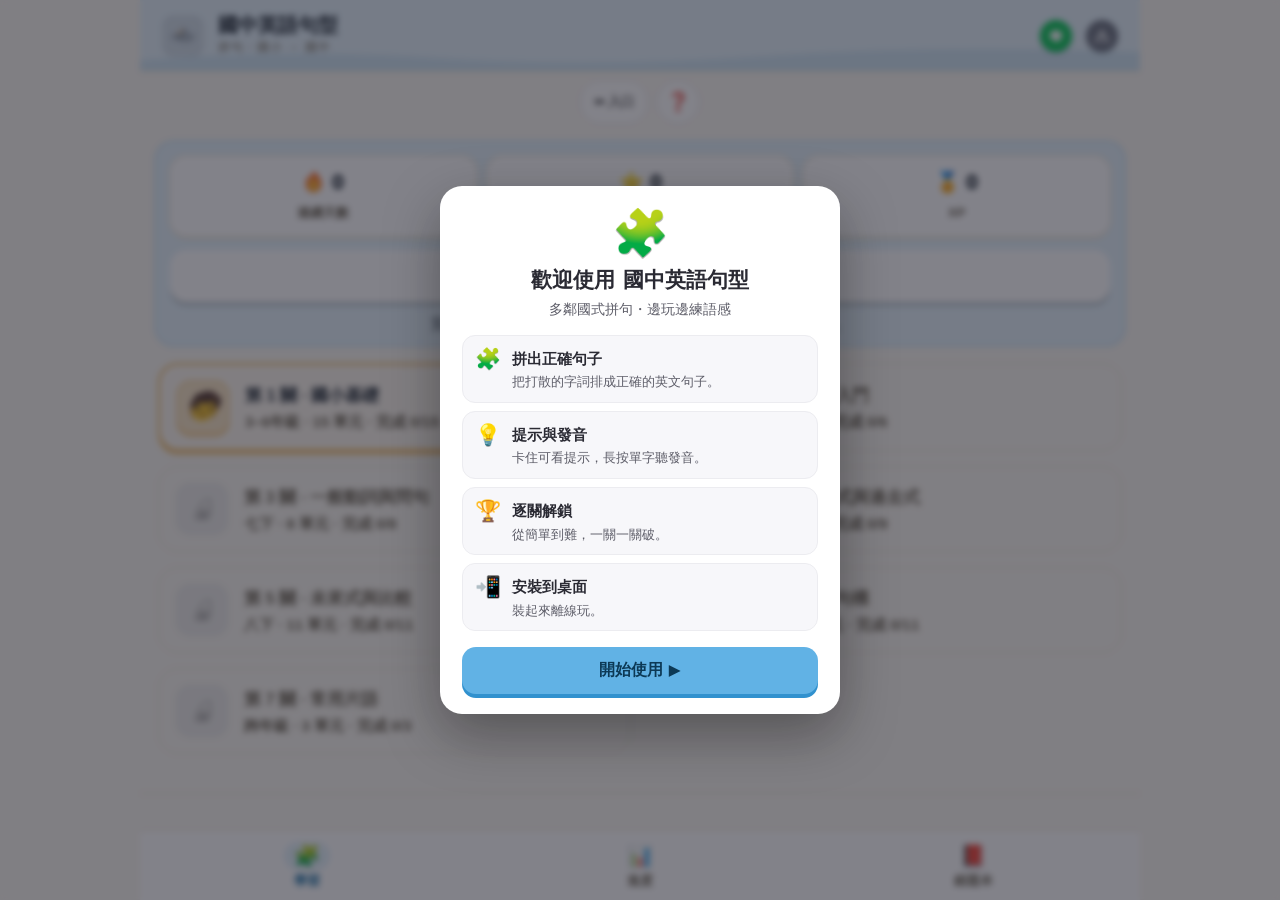
==== commit c26d027e: "deploy 903_englishS from monorepo b98ed8290349bba0a400c354bd6df7d24f86a207" ====
--- a/index.html
+++ b/index.html
@@ -364,7 +364,7 @@
 const unitOpen=(si,ui)=>ui===0||unitDone(si,ui-1);
 const stageUnitsDone=si=>STAGES[si].units.filter((u,ui)=>unitDone(si,ui)).length;
 const stageAllDone=si=>stageUnitsDone(si)===STAGES[si].units.length;
-const stageOpen=si=>si===0||stageAllDone(si-1)||stageUnitsDone(si)>0;
+const stageOpen=si=>si===0||stageAllDone(si-1)||stageUnitsDone(si)>0||(SET.skipTo||0)>=si; /* 2026-10-13 SET.skipTo：使用者選擇跳關（PINJU_NAV） */
 function activeMist(){return Object.keys(MIST).filter(k=>MIST[k].box<6);}
 
 /* ===== 分頁 ===== */
@@ -1336,5 +1336,157 @@
 })();
 </script>
 <!--FABSAFE_END-->
+<!--ENG80_START-->
+<style>
+/* 2026-10-11 體驗提升 ENG80：首屏主 CTA＋怎麼得分說明、字級 15px、觸控 44px、對比、main */
+#eng80-cta{margin-top:14px;text-align:center}
+#eng80-cta .eng80-go{width:100%;min-height:52px;border:0;border-radius:16px;background:#fff;color:#1f6fb0;font-size:18px;font-weight:900;font-family:inherit;cursor:pointer;box-shadow:0 4px 0 rgba(0,0,0,.18)}
+#eng80-cta .eng80-go:active{transform:translateY(2px);box-shadow:0 2px 0 rgba(0,0,0,.18)}
+#eng80-cta .eng80-note{margin:10px 0 0;font-size:15px;line-height:1.55;opacity:1}
+.card .info small,.ulab small,.kpi small{font-size:15px!important}
+.card .info small{line-height:1.4}
+#nav button{min-height:48px}
+.backbar button{min-width:44px;min-height:44px}
+.unode .st-go,.unode .st-star{font-size:14px}
+.engwc-ov .engwc-sub,.engwc-ov .engwc-step>div>div{color:#5d5d68}
+p[style*="opacity:.85"]{opacity:1!important}
+.fabsafe-bar .engwc-home,.fabsafe-bar .engwc-help{min-height:44px}
+.fabsafe-bar .engwc-help{min-width:44px}
+</style>
+<script>
+(function(){
+  if(window.__eng80)return; window.__eng80=1;
+  function cta(){
+    try{
+      if(typeof curStage==='undefined'||curStage!==null)return;
+      var hero=document.querySelector('#learn .hero');if(!hero||hero.querySelector('#eng80-cta'))return;
+      var cur=document.querySelector('#learn .card.cur');
+      var started=Object.keys(PROG||{}).length>0;
+      var name=cur?(cur.querySelector('.info b')||{}).textContent:'';
+      var d=document.createElement('div');d.id='eng80-cta';
+      d.innerHTML='<button type="button" class="eng80-go">▶ '+(started?'繼續闖關':'開始闖關')+(name?'：'+name.split('·')[0].trim():'')+'</button><div class="eng80-note">完成單元拿 ⭐，答對賺 XP；每天練一次，🔥連續天數就 +1。</div>';
+      d.querySelector('button').onclick=function(){var c=document.querySelector('#learn .card.cur')||document.querySelector('#learn .card:not(.lockcard)');if(c)c.click();};
+      hero.appendChild(d);
+    }catch(e){}
+  }
+  function init(){
+    var a=document.getElementById('app');if(a&&!document.querySelector('main,[role=main]'))a.setAttribute('role','main');
+    if(typeof renderLearn==='function'&&!window.__eng80r){var r=renderLearn;window.__eng80r=1;window.renderLearn=function(){var x=r.apply(this,arguments);cta();return x;};}
+    cta();
+  }
+  if(document.readyState==='loading')document.addEventListener('DOMContentLoaded',init);else init();
+})();
+</script>
+<!--ENG80_END-->
+<!--PINJU_NAV_START-->
+<style>
+/* 2026-10-13 UI/UX 評比修正（冪等區塊，index.html 與 _shell.html 同步）：上鎖關卡說明＋跳關、作答頁顯示關卡單元、返回鍵、錯題本空狀態下一步 */
+.lockcard{cursor:pointer}
+.pj-where{margin:2px 16px 0;font-size:15px;font-weight:700;color:var(--gray-d,#555);text-align:center;white-space:nowrap;overflow:hidden;text-overflow:ellipsis}
+.pj-sheet{position:fixed;inset:0;z-index:2147483000;background:rgba(0,0,0,.45);display:flex;align-items:flex-end;justify-content:center}
+.pj-sheet>div{background:#fff;color:#222;width:100%;max-width:480px;border-radius:20px 20px 0 0;padding:20px 18px calc(18px + env(safe-area-inset-bottom));box-shadow:0 -8px 30px rgba(0,0,0,.2)}
+.pj-sheet h3{margin:0 0 6px;font-size:1.15rem}
+.pj-sheet p{margin:0 0 14px;color:#555;font-size:15px;line-height:1.55}
+.pj-sheet .btn{margin-top:10px}
+.pj-sheet .btn.alt{background:#eee;color:#555;border-bottom-color:#d6d6d6}
+.pj-empty-go{display:block;max-width:280px;margin:16px auto 0}
+</style>
+<script>
+(function(){
+  if(window.__pjNav)return; window.__pjNav=1;
+  var q1=function(s){return document.querySelector(s)};
+  function on(id){var e=document.getElementById(id);return !!(e&&e.classList.contains('on'))}
+  var restoring=false,pending=0,queue=[],pendT=0;
+  function cur(){var s=history.state;return (s&&s.pj)?s:{pj:1,v:'learn',stage:null,d:0}}
+  function travel(n){pending++;clearTimeout(pendT);pendT=setTimeout(flush,1200);history.go(n)}
+  function flush(){pending=0;clearTimeout(pendT);var q=queue;queue=[];q.forEach(push)}
+  function push(o){if(pending){queue.push(o);return}try{history.pushState(Object.assign({pj:1,d:cur().d+1},o),'')}catch(e){}}
+  function repl(o){try{history.replaceState(Object.assign({},cur(),o),'')}catch(e){}}
+  function sheet(html){var o=q1('.pj-sheet');if(o)o.remove();var w=document.createElement('div');w.className='pj-sheet';w.setAttribute('role','dialog');w.setAttribute('aria-modal','true');w.innerHTML='<div>'+html+'</div>';w.addEventListener('click',function(e){if(e.target===w||e.target.closest('[data-close]'))w.remove()});document.body.appendChild(w);var b=w.querySelector('button');if(b)b.focus();return w}
+
+  /* ── 上鎖關卡：說明解鎖條件＋可以直接跳關 ── */
+  document.addEventListener('click',function(e){
+    var c=e.target.closest&&e.target.closest('#learn .card.lockcard');if(!c)return;
+    var cards=[].slice.call(document.querySelectorAll('#learn .card')),si=cards.indexOf(c);if(si<1)return;
+    var s=STAGES[si],p=STAGES[si-1],tot=p.units.length,done=stageUnitsDone(si-1);
+    var w=sheet('<h3>🔒 第 '+(si+1)+' 關 · '+s.title+'（'+s.grade+'）還沒解鎖</h3>'+
+      '<p>解鎖條件：完成第 '+si+' 關「'+p.title+'」全部 '+tot+' 個單元（目前 '+done+'/'+tot+'）。<br>如果這些句型你已經會了，可以直接從這一關開始；前面的關卡之後還是可以回去練。</p>'+
+      '<button class="btn go" data-skip="'+si+'">直接從第 '+(si+1)+' 關開始</button>'+
+      '<button class="btn alt" data-close="1">先不要，回去練第 '+si+' 關</button>');
+    w.querySelector('[data-skip]').addEventListener('click',function(){
+      SET.skipTo=Math.max(SET.skipTo||0,si);saveSet();w.remove();openStage(si);
+    });
+  });
+
+  /* ── 作答頁顯示目前關卡／單元 ── */
+  var _begin=window.beginLesson;
+  window.beginLesson=function(){
+    _begin.apply(this,arguments);
+    var top=q1('#lesson .top'),el=q1('#pjWhere');
+    if(top&&!el){el=document.createElement('div');el.id='pjWhere';el.className='pj-where';top.parentNode.insertBefore(el,top.nextSibling)}
+    var t='';
+    try{if(mode==='unit'&&curKeyInfo){t='第 '+(curKeyInfo.si+1)+' 關 · '+STAGES[curKeyInfo.si].title+'｜'+curKeyInfo.unit.name}
+      else if(curStage!==null&&curStage!==undefined&&qList.length&&!qList[0]._qid){t='第 '+(curStage+1)+' 關 · '+STAGES[curStage].title+'｜綜合複習'}
+      else t='📕 錯題複習'}catch(e){}
+    if(el)el.textContent=t;
+    if(restoring)return;
+    var c=cur();if(c.v==='lesson'||c.v==='done')repl({v:'lesson'});else push({v:'lesson',stage:(typeof curStage==='number'?curStage:null)});
+  };
+  var _finish=window.finish;
+  window.finish=function(){_finish.apply(this,arguments);if(cur().v==='lesson')repl({v:'done'})};
+
+  /* ── 返回鍵：關卡、分頁、作答都寫進瀏覽紀錄 ── */
+  var _show=window.showTab;
+  window.showTab=function(t){
+    _show.apply(this,arguments);
+    if(restoring)return;
+    if(t==='learn'){queue=[];var d=cur().d;if(d>0)travel(-d);if(typeof curStage==='number')push({v:'learn',stage:curStage});return}
+    if((t==='progress'||t==='mistakes')&&cur().v!==t)push({v:t});
+  };
+  var _openStage=window.openStage;
+  window.openStage=function(si){_openStage.apply(this,arguments);if(restoring)return;var c=cur();if(c.v==='learn'&&c.stage===si)return;push({v:'learn',stage:si})};
+  var _closeStage=window.closeStage;
+  window.closeStage=function(){_closeStage.apply(this,arguments);if(restoring)return;queue=[];var d=cur().d;if(d>0)travel(-d)};
+  var _quit=window.quit;
+  window.quit=function(){
+    restoring=true;try{_quit.apply(this,arguments)}finally{restoring=false}
+    var c=cur();if(c.v==='lesson'||c.v==='done'){if(c.d>0)travel(-1);else repl({v:'learn',stage:(typeof curStage==='number'?curStage:null)})}
+  };
+  function inLesson(){return on('lesson')}
+  window.addEventListener('popstate',function(e){
+    var st=(e.state&&e.state.pj)?e.state:{pj:1,v:'learn',stage:null,d:0};
+    if(pending){pending--;if(!pending)flush();return}
+    var lv=q1('.pj-sheet'),had=!!(lv&&lv.getAttribute('data-leave'));if(lv)lv.remove();
+    var modal=q1('#modal.show');
+    if(inLesson()&&st.v!=='lesson'){
+      if(qIdx>0&&!had&&!modal){
+        try{history.pushState(Object.assign({},st,{pj:1,v:'lesson',d:(st.d||0)+1}),'')}catch(_){}
+        var w=sheet('<h3>要離開這一單元嗎？</h3><p>目前做到第 '+(qIdx+1)+' 題。離開後這一單元要從頭開始（答錯的題目已經收進錯題本）。</p><button class="btn go" data-close="1">繼續作答</button><button class="btn alt" data-quit="1">離開，回到單元列表</button>');
+        w.setAttribute('data-leave','1');
+        w.querySelector('[data-quit]').addEventListener('click',function(){w.remove();quit()});
+        return;
+      }
+      if(modal)modal.classList.remove('show');
+      restoring=true;try{_quit()}finally{restoring=false}
+    }
+    restoring=true;
+    try{
+      if(st.v==='lesson'||st.v==='done'){if(!inLesson()&&!on('done'))repl({v:'learn'})}
+      else if(st.v==='progress'||st.v==='mistakes'){if(!on(st.v))showTab(st.v)}
+      else{var want=(typeof st.stage==='number')?st.stage:null;if(!on('learn')||curStage!==want){curStage=want;showTab('learn')}}
+    }finally{restoring=false}
+  });
+  (function(){var s=history.state;try{history.replaceState({pj:1,v:'learn',stage:null,d:(s&&s.pj)?(s.d||0):0},'')}catch(e){}})();
+
+  /* ── 錯題本空狀態：給下一步 ── */
+  var _mist=window.renderMist;
+  window.renderMist=function(){
+    _mist.apply(this,arguments);
+    var em=q1('#mistakes .empty');
+    if(em&&!q1('#pjMistGo')){em.insertAdjacentHTML('afterend','<button id="pjMistGo" class="btn go pj-empty-go" onclick="showTab(\'learn\')">去闖關練習 ›</button>')}
+  };
+})();
+</script>
+<!--PINJU_NAV_END-->
 </body>
 </html>
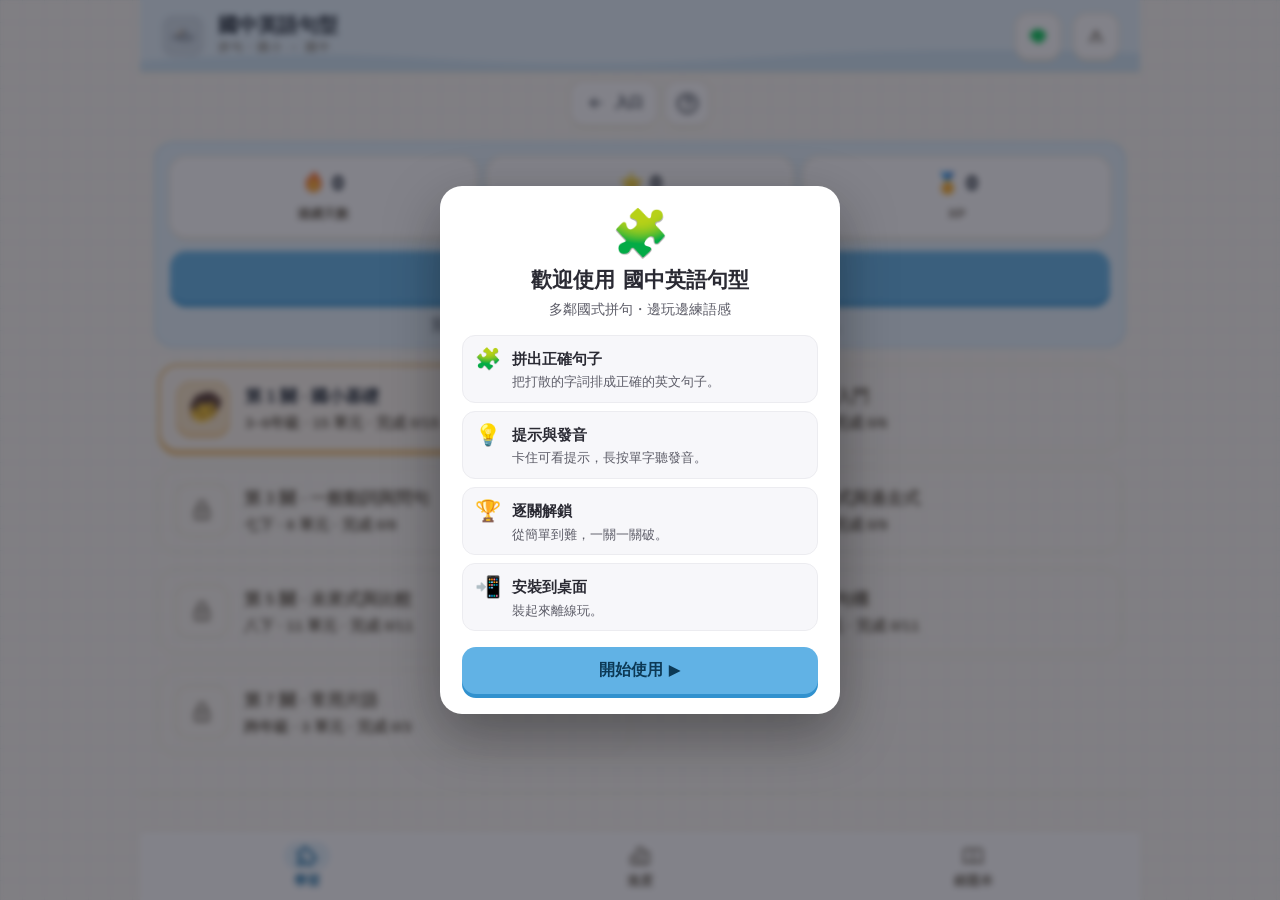
==== commit 85612b75: "deploy 903_englishS from monorepo f9e2b7491514ae4a44115fa1d571f87008c29500" ====
--- a/index.html
+++ b/index.html
@@ -251,7 +251,7 @@
 <link rel="icon" type="image/png" sizes="192x192" href="icon-192.png">
 <link rel="icon" type="image/png" sizes="512x512" href="icon-512.png">
 <!--LIVELY_START--><link rel="stylesheet" href="lively-core.css"><link rel="stylesheet" href="lively-engine.css"><link rel="stylesheet" href="lively-theme.css"><!--LIVELY_END-->
-</head>
+<!--RL_DISC_START--><style>.rl-disc{display:block}.rl-disc>summary{display:flex;align-items:center;justify-content:center;gap:6px;width:fit-content;margin:0 auto;min-height:36px;padding:6px 14px;box-sizing:border-box;border:1px solid rgba(130,130,130,.35);border-radius:999px;font-size:13px;letter-spacing:1px;line-height:1.4;cursor:pointer;list-style:none;color:inherit;-webkit-tap-highlight-color:transparent;-webkit-user-select:none;user-select:none}.rl-disc>summary::-webkit-details-marker{display:none}.rl-disc>summary::after{content:"\203A";display:inline-block;font-size:16px;line-height:1;transition:transform .2s}.rl-disc[open]>summary::after{transform:rotate(90deg)}.rl-disc>summary:hover{border-color:rgba(130,130,130,.6)}.rl-disc>summary:focus-visible{outline:2px solid currentColor;outline-offset:2px}.rl-disc>.rl-disc-body{margin:10px 0 0;text-align:justify}</style><!--RL_DISC_END--></head>
 <body>
 <div id="app" class="theme-plum">
 
@@ -944,7 +944,7 @@
   }
   navigator.serviceWorker.getRegistration().then(watch).catch(function(){});
   navigator.serviceWorker.ready.then(watch).catch(function(){});
-  navigator.serviceWorker.addEventListener('controllerchange',function(){if(refreshing)return;refreshing=true;location.reload();});
+  var hadCtl=!!navigator.serviceWorker.controller; /* 2026-10-19：首訪時 SW 第一次接管頁面也會觸發 controllerchange（不是新版），不重新整理，免得使用者剛點的東西被洗掉 */ navigator.serviceWorker.addEventListener('controllerchange',function(){if(!hadCtl){hadCtl=true;return;}if(refreshing)return;refreshing=true;location.reload();});
 })();
 </script>
 <!--RIDGELINE_BRAND_START--><!-- 稜線識別 v3：頁尾簽名改用 .rl-signature，掛入當前捲動頁底部（本 App 為 100dvh 分頁殼，非整頁捲動）。以下僅保留家長後台同步模組。 -->
@@ -955,7 +955,7 @@
     <p class="rl-sig-quote">多學一句英文，<br>世界就近一點。</p>
   </div>
   <p class="rl-sig-by">Ridgeline · by Lucas</p>
-  <p style="font-size:13px;line-height:1.7;color:var(--muted);max-width:640px;margin:14px auto 0">© 2026 Ridgeline · Ridgeline · by Lucas｜免費使用；著作權皆屬作者，未經同意請勿重製、散布或作商業用途。<br>⚠️ 免責聲明：本 App 之例句與翻譯僅供學習參考，力求正確但仍可能有誤，且不代表任何官方立場。</p>
+  <p style="font-size:13px;line-height:1.7;color:var(--muted);max-width:640px;margin:14px auto 0">© 2026 Ridgeline · Ridgeline · by Lucas｜免費使用；著作權皆屬作者，未經同意請勿重製、散布或作商業用途。</p><details class="rl-disc" style="font-size:13px;line-height:1.7;color:var(--muted);max-width:640px;margin:14px auto 0"><summary>⚠ 使用前須知</summary><p class="rl-disc-body">⚠️ 免責聲明：本 App 之例句與翻譯僅供學習參考，力求正確但仍可能有誤，且不代表任何官方立場。</p></details>
 <!--RL_FEEDBACK_START--><p style="font-size:13px;color:var(--muted);opacity:.85;margin-top:10px">發現問題？<a href="mailto:weiwynn8899@gmail.com?subject=App%E5%95%8F%E9%A1%8C%E5%9B%9E%E5%A0%B1%EF%BC%8D903_englishS" style="color:inherit;text-decoration:underline">回報給開發者</a></p><!--RL_FEEDBACK_END-->
 </footer>
 <style>
@@ -1488,5 +1488,33 @@
 })();
 </script>
 <!--PINJU_NAV_END-->
+<!--RL_UPDATE_OPEN_START-->
+<script>
+/* 2026-10-19 全家族：打開時套用已下載好的新版（母版 04_管理工具\PWA新鮮度\rl_update_open.html，apply.py 套用，不要手改）。
+   原本更新提示只在「當下偵測到新版」才跳；新版在背景裝好或第一次沒按，之後每次打開都不再提示，手機 PWA 常不真的關 → 一直卡舊版。
+   這裡：打開後 10 秒內發現有等待中的新版就直接換（剛打開還沒操作，不打斷）；使用中才偵測到的新版仍走 App 原本的提示。回到前景時主動檢查新版。 */
+(function(){
+  if (window.__rlUpdOpen || !('serviceWorker' in navigator)) return; window.__rlUpdOpen = 1;
+  var t0 = Date.now(), done = false;
+  function apply(w){
+    if (done || !w || !navigator.serviceWorker.controller) return; done = true;
+    navigator.serviceWorker.addEventListener('controllerchange', function(){ if (window.__rlUpdReload) return; window.__rlUpdReload = 1; location.reload(); });
+    try { w.postMessage('SKIP_WAITING'); } catch (e) {}
+    try { w.postMessage({ type: 'SKIP_WAITING' }); } catch (e) {}
+    try { w.postMessage({ action: 'skipWaiting' }); } catch (e) {}
+  }
+  function watch(reg){
+    if (!reg) return;
+    if (reg.waiting && Date.now() - t0 < 10000) apply(reg.waiting);
+    function track(n){ if (n) n.addEventListener('statechange', function(){ if (n.state === 'installed' && Date.now() - t0 < 10000) apply(reg.waiting || n); }); }
+    track(reg.installing);
+    reg.addEventListener('updatefound', function(){ track(reg.installing); });
+    document.addEventListener('visibilitychange', function(){ if (document.visibilityState === 'visible') reg.update().catch(function(){}); });
+  }
+  function go(){ navigator.serviceWorker.getRegistration().then(watch).catch(function(){}); }
+  if (document.readyState === 'complete') go(); else window.addEventListener('load', go);
+})();
+</script>
+<!--RL_UPDATE_OPEN_END-->
 </body>
 </html>
--- a/ridgeline-ui.css
+++ b/ridgeline-ui.css
@@ -12,7 +12,9 @@
 
   /* 語意 token（淺色模式） */
   --bg:var(--紙背); --surface:#FFFFFF; --ink:var(--岩藍);
-  --sub:var(--稜藍); --muted:var(--鋼藍); --line:#E4DDCE; --gold:var(--破曉金);
+  --sub:var(--稜藍); --muted:#4F687D; --line:#E4DDCE; --gold:var(--破曉金);
+  /* --muted 灰字：鋼藍同色相、只調明度（2026-10-20，原 var(--鋼藍) 對米白底只有 3.36）。
+     淺色 #4F687D 對 #FBF8F1／#F7F3EC／#FFF ≥5.2；深色見下方 #7893A9 對 #14191E／#1C2228／#141E2B／#1B2838 ≥4.6 */
 
   /* 主題色（預設 steel；由 .theme-* 覆蓋）
      --hdr 頭部底色 · --on 頭部文字與標記色 · --accent 主行動 · --tint chip 淡底 */
@@ -26,7 +28,11 @@
 @media(prefers-color-scheme:dark){
   :root{--bg:var(--岩藍);--surface:#1B2838;--ink:var(--雪白);--sub:#B9C6D2;--line:#2A3A4E;}
 }
-[data-theme-mode="dark"]{--bg:var(--岩藍);--surface:#1B2838;--ink:var(--雪白);--sub:#B9C6D2;--line:#2A3A4E;}
+[data-theme-mode="dark"]{--bg:var(--岩藍);--surface:#1B2838;--ink:var(--雪白);--sub:#B9C6D2;--line:#2A3A4E;--muted:#7893A9;}
+/* 深色灰字：跟活潑層米白／深底的切換條件一致（html[data-theme=dark]，或跟系統且沒設 data-theme）。
+   :root:where() 特異度＝:root，App 自己在後面覆寫 --muted 的照樣贏。 */
+@media(prefers-color-scheme:dark){:root:where(:not([data-theme])){--muted:#7893A9;}}
+:root:where([data-theme="dark"]){--muted:#7893A9;}
 
 /* ---------- 12 主題（加寬色域，明暗兼具） ---------- */
 /* 深色頭部（反白文字與標記） */
--- a/lively-core.css
+++ b/lively-core.css
@@ -96,3 +96,78 @@
 body:has(.overlay.show) .engwc-help,body:has(.overlay.show) .engwc-home,body:has(.overlay.show) .rvc-fab,body:has(.overlay.show) #rdgInstall,
 body:has(.sheet-bg.show) .engwc-help,body:has(.sheet-bg.show) .engwc-home,body:has(.sheet-bg.show) .rvc-fab,body:has(.sheet-bg.show) #rdgInstall{display:none!important}
 .engwc-start{background:var(--lv-btn)!important;color:var(--lv-ink)!important;box-shadow:0 4px 0 var(--lv-btn-d)}
+
+/* =====================================================================
+   作業簿版（2026-10-19，老闆選「A 清爽線條為底＋B 四線格與紅筆圈章，可以活潑一點」，九百系列全套用）
+   共用零件，各 engine 只要在 lively.js 設定裡指定選擇器：
+   - lines／linesLead：會按的東西一律線條圖示（Tabler，路徑在 lively.js）；彩色 Fluent 只當插圖
+   - four：英文寫在四線格上（加 .lv-four；Andika 識字教學字體，a/g 是手寫寫法）
+   - goalDone＋goalHost、resultHost＋resultPct（＋resultFns）：紅筆圈章
+   - 底紋：淡淡的方格紙；頁首家族按鈕（設定／LINE／回報／⬅入口／❓）同一種外觀
+   ===================================================================== */
+@font-face{font-family:"LvWord";src:url(vendor/andika/andika-latin-700-normal.woff2) format("woff2");font-weight:700;font-display:swap;unicode-range:U+0000-024F}
+@font-face{font-family:"LvWord";src:url(vendor/andika/andika-latin-400-normal.woff2) format("woff2");font-weight:400;font-display:swap;unicode-range:U+0000-024F}
+html:not([data-theme="dark"]),html:not([data-theme="dark"]) body{
+  --lv-pen:#D2382E; --lv-rule:#B8C6E0; --lv-grid:color-mix(in srgb,var(--lv-acc) 5%,transparent)}
+html[data-theme="dark"],html[data-theme="dark"] body{
+  --lv-pen:#FF7D70; --lv-rule:#4A5670; --lv-grid:rgba(255,255,255,.035)}
+@media (prefers-color-scheme:dark){html:not([data-theme]),html:not([data-theme]) body{
+  --lv-pen:#FF7D70; --lv-rule:#4A5670; --lv-grid:rgba(255,255,255,.035)}}
+
+/* 方格紙 */
+/* 各 engine 會用 background 簡寫設底色（會清掉 image），所以這裡用 html body 提高優先權 */
+html body{background-image:linear-gradient(var(--lv-grid) 1px,transparent 1px),linear-gradient(90deg,var(--lv-grid) 1px,transparent 1px);background-size:22px 22px}
+
+/* 線條圖示 */
+.lv-line{width:1.25em;height:1.25em;fill:none;stroke:currentColor;stroke-width:1.9;stroke-linecap:round;stroke-linejoin:round;display:block;flex:none}
+.lv-line-inline{display:inline-block;width:1.15em;height:1.15em;vertical-align:-.2em;margin:0 .3em}
+
+/* 頁首家族按鈕：同一種外觀（白底、細框、底下一條厚度） */
+.rl-appbar .ab-set,.rl-appbar .lineShareFab,.rl-appbar .reportFab,header .lineShareFab,header .reportFab{width:44px;height:44px;border-radius:13px;background:var(--lv-card);color:var(--lv-text);
+  box-shadow:0 0 0 1.5px var(--lv-line),0 3px 0 var(--lv-line);display:flex;align-items:center;justify-content:center;font-size:20px}
+.rl-appbar .reportFab,header .reportFab{color:var(--lv-muted)}
+.reportFab svg path{fill:currentColor}
+.lineShareFab svg{width:20px;height:20px}
+.lineShareFab svg path{fill:#06C755}
+/* 44px 按鈕＋原本 22px 內距會把 App 名稱擠成「國中英語 2…」（A1 回報）→ 手機上收窄內距與間距 */
+@media (max-width:480px){html body .rl-appbar{padding-left:14px;padding-right:12px;gap:6px}}
+.rl-appbar .ab-set:active,.lineShareFab:active,.reportFab:active{transform:translateY(2px);box-shadow:0 0 0 1.5px var(--lv-line),0 1px 0 var(--lv-line)}
+/* FABSAFE 區塊自己寫了 box-shadow:none!important → 用 html body 提高優先權才蓋得回來（A4 回報） */
+html body .fabsafe-bar .engwc-home,html body .fabsafe-bar .engwc-help{background:var(--lv-card)!important;color:var(--lv-text)!important;border:none!important;
+  box-shadow:0 0 0 1.5px var(--lv-line),0 3px 0 var(--lv-line)!important;border-radius:13px!important;display:inline-flex;align-items:center;justify-content:center;gap:6px}
+.fabsafe-bar .engwc-home{padding:0 14px 0 12px;font-size:14px!important}
+.fabsafe-bar .engwc-help{font-size:20px!important;color:var(--lv-muted)!important}
+.fabsafe-bar .engwc-home .lv-line{width:18px;height:18px}
+
+/* 四線格（第三條＝基線用紅筆）：線位是用 Andika＋行高 1.5 量出來的，換字體要重量 */
+.lv-four{font-family:"LvWord","LvNum",-apple-system,"Segoe UI",system-ui,sans-serif;font-weight:700;letter-spacing:.01em;
+  line-height:1.5;padding:0 .3em;background-size:100% 1.5em;background-repeat:repeat-y;background-image:
+    linear-gradient(transparent .32em,var(--lv-rule) .32em,var(--lv-rule) calc(.32em + 1.5px),transparent calc(.32em + 1.5px),
+                    transparent .65em,var(--lv-rule) .65em,var(--lv-rule) calc(.65em + 1.5px),transparent calc(.65em + 1.5px),
+                    transparent 1.13em,var(--lv-pen) 1.13em,var(--lv-pen) calc(1.13em + 1.5px),transparent calc(1.13em + 1.5px),
+                    transparent 1.37em,var(--lv-rule) 1.37em,var(--lv-rule) calc(1.37em + 1.5px),transparent calc(1.37em + 1.5px))}
+
+/* 紅筆圈章（宿主元素要 position:relative，engine 自己設） */
+.lv-stamp{position:absolute;display:flex;flex-direction:column;align-items:center;justify-content:center;border-radius:50%;
+  color:var(--lv-pen);border:2.5px solid var(--lv-pen);box-shadow:inset 0 0 0 2.5px var(--lv-card),inset 0 0 0 4px var(--lv-pen);
+  background:color-mix(in srgb,var(--lv-card) 82%,transparent);font-weight:900;line-height:1.05;text-align:center;pointer-events:none;z-index:2}
+.lv-stamp-goal{width:58px;height:58px;right:-14px;top:-12px;transform:rotate(-14deg);font-size:12px}
+.lv-stamp-goal b{font-size:15px;letter-spacing:.06em}
+.lv-stamp-result{width:106px;height:106px;right:6px;top:2px;transform:rotate(-12deg);font-family:"LvWord","LvNum",sans-serif}
+.lv-stamp-result b{font-size:15px;letter-spacing:-.01em}
+.lv-stamp-result span{font-size:13px;margin-top:3px;font-family:"LvNum",sans-serif}
+.lv-stamp-soft{opacity:.85}
+@media (prefers-reduced-motion:no-preference){
+  .lv-stamp-goal{animation:lvStampG .5s cubic-bezier(.2,1.4,.4,1) both}
+  .lv-stamp-result{animation:lvStampR .55s .15s cubic-bezier(.2,1.4,.4,1) both}
+}
+@keyframes lvStampG{0%{opacity:0;transform:rotate(-30deg) scale(2)}100%{opacity:1;transform:rotate(-14deg) scale(1)}}
+@keyframes lvStampR{0%{opacity:0;transform:rotate(-28deg) scale(2.2)}100%{opacity:1;transform:rotate(-12deg) scale(1)}}
+/* 收合說明（2026-10-19）：限制／注意事項／設計理由收成一行摘要，點開才看全文；安全紅線不要放進來 */
+details.lv-fold>summary{cursor:pointer;list-style:none;display:flex;align-items:center;gap:8px;min-height:44px;font-weight:700;color:inherit}
+details.lv-fold>summary::-webkit-details-marker{display:none}
+details.lv-fold>summary>span{flex:1 1 auto;min-width:0;overflow-wrap:anywhere}
+details.lv-fold>summary small{font-weight:400;color:var(--lv-muted)}
+details.lv-fold>summary::after{content:"";flex:none;width:8px;height:8px;margin:0 4px 4px 0;border-right:2px solid currentColor;border-bottom:2px solid currentColor;transform:rotate(45deg);opacity:.55}
+details.lv-fold[open]>summary::after{transform:rotate(-135deg);margin-bottom:-4px}
+details.lv-fold>.lv-fold-body{margin-top:6px}
--- a/lively-engine.css
+++ b/lively-engine.css
@@ -146,3 +146,38 @@
   nav button.act .ni{animation:lvPop .4s cubic-bezier(.3,1.6,.5,1)}
 }
 @keyframes lvBreath{0%,100%{box-shadow:0 0 0 0 transparent}50%{box-shadow:0 0 0 7px color-mix(in srgb,var(--lv-btn) 24%,transparent)}}
+
+/* =====================================================================
+   作業簿版（2026-10-19；共用零件在 lively-core.css，這裡只放拼句自己的位置）
+   ===================================================================== */
+/* 底部選單：線條圖示，選中那格填淡色 */
+nav button .ni .lv-line{width:24px;height:24px}
+nav button.act .ni .lv-line{stroke-width:2.2}
+/* 首頁主按鈕「▶ 開始闖關」：原本白底藍字＋深陰影 → 家族主按鈕（中淺色底＋深色字、有厚度） */
+html #eng80-cta .eng80-go{background:var(--lv-btn);color:var(--lv-ink);box-shadow:0 4px 0 var(--lv-btn-d)}
+html #eng80-cta .eng80-go:active{box-shadow:0 1px 0 var(--lv-btn-d)}
+#eng80-cta .eng80-go .lv-line-inline{margin-left:0}
+/* 上鎖的關卡／單元：線條鎖頭（灰） */
+.lv-pj-lock .lv-line{width:24px;height:24px;color:var(--lv-muted)}
+.card.lockcard .ring:has(.lv-pj-lock),.unode.lock .udot:has(.lv-pj-lock){filter:none;opacity:1;background:var(--lv-paper);box-shadow:inset 0 0 0 1.5px var(--lv-line)}
+.unode .ust .st-lock.lv-pj-lock{opacity:1}
+.unode .ust .st-lock .lv-line{width:20px;height:20px}
+/* 作答頁：✕ 離開、🔊 發音、👂 聽力、💡 提示 */
+#lesson .top .x.lv-has-line{width:44px;height:44px;display:flex;align-items:center;justify-content:center;color:var(--lv-muted)}
+#lesson .top .x .lv-line{width:26px;height:26px}
+.spk-btn.lv-has-line{display:flex;align-items:center;justify-content:center}
+.spk-btn .lv-line{width:30px;height:30px;stroke-width:2.1}
+.lchip .lv-line-inline{margin-left:0}
+#hintBtn .lv-line-inline{margin-left:0;color:var(--gold)}
+/* 四線格：排好的英文句子（短句才有；.lv-four 由 engines/pinju.js 加） */
+#sheetSol b.lv-pj-four{font-family:"LvWord","LvNum",-apple-system,"Segoe UI",system-ui,sans-serif;display:inline-block;min-width:60%;box-sizing:border-box;font-size:24px;padding:0 .35em;margin:2px 0 4px;color:var(--lv-text)}
+/* 完成頁：紅筆圈章蓋在獎盃右邊，不擋數字 */
+#done .big{position:relative}
+#done .big > .lv-stamp{right:auto;left:calc(100% + 18px);top:-6px}
+#done .big > .lv-stamp b{font-size:15px}
+/* 安裝列按鈕的線條圖示 */
+#installBar .install-btn .lv-line-inline{margin-left:0}
+/* 頁首 LINE／回報：觸控目標補到 44px（核心給 40px） */
+html .rl-appbar .lineShareFab,html .rl-appbar .reportFab{width:44px;height:44px}
+/* 頁首工具列（⬅ 入口／❓）：FABSAFE 用 !important 拿掉了陰影 → 補回家族按鈕的細框＋厚度 */
+html body .fabsafe-bar .engwc-home,html body .fabsafe-bar .engwc-help{box-shadow:0 0 0 1.5px var(--lv-line),0 3px 0 var(--lv-line)!important;min-height:44px;min-width:44px}
